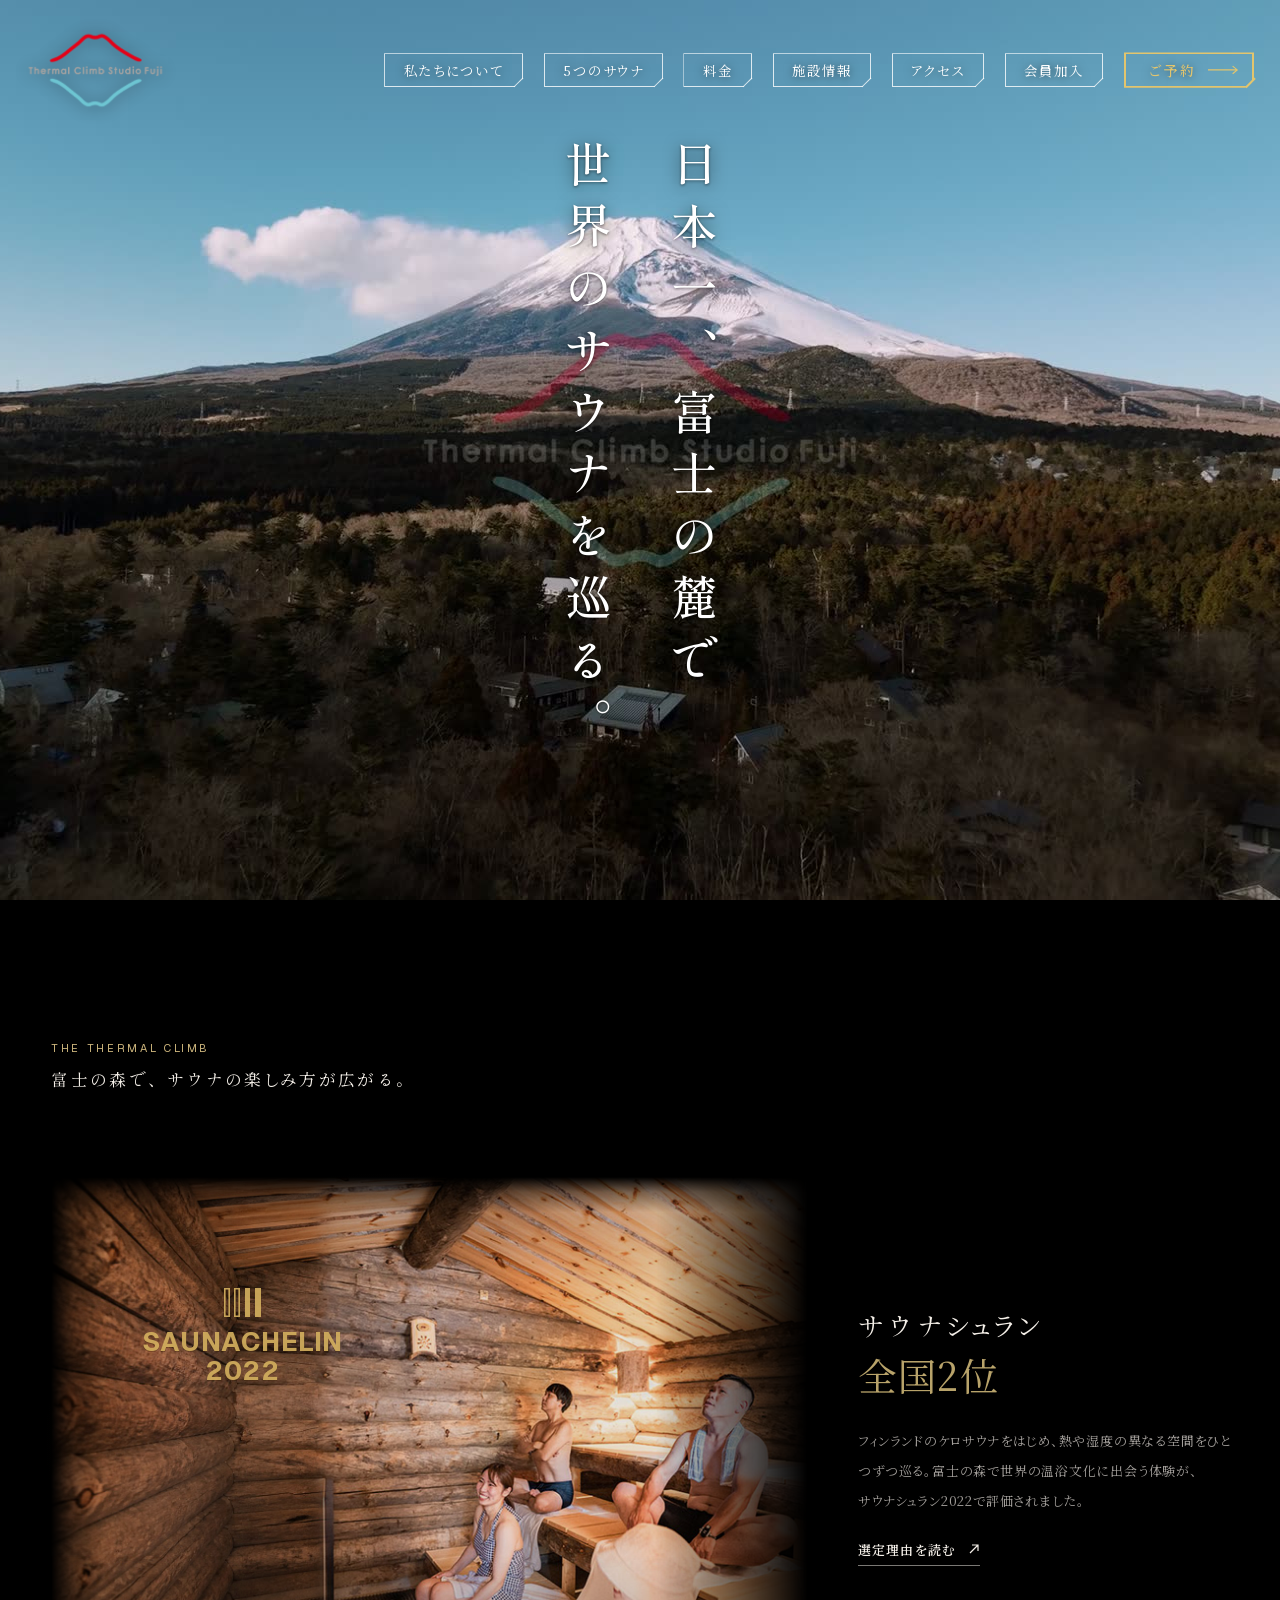
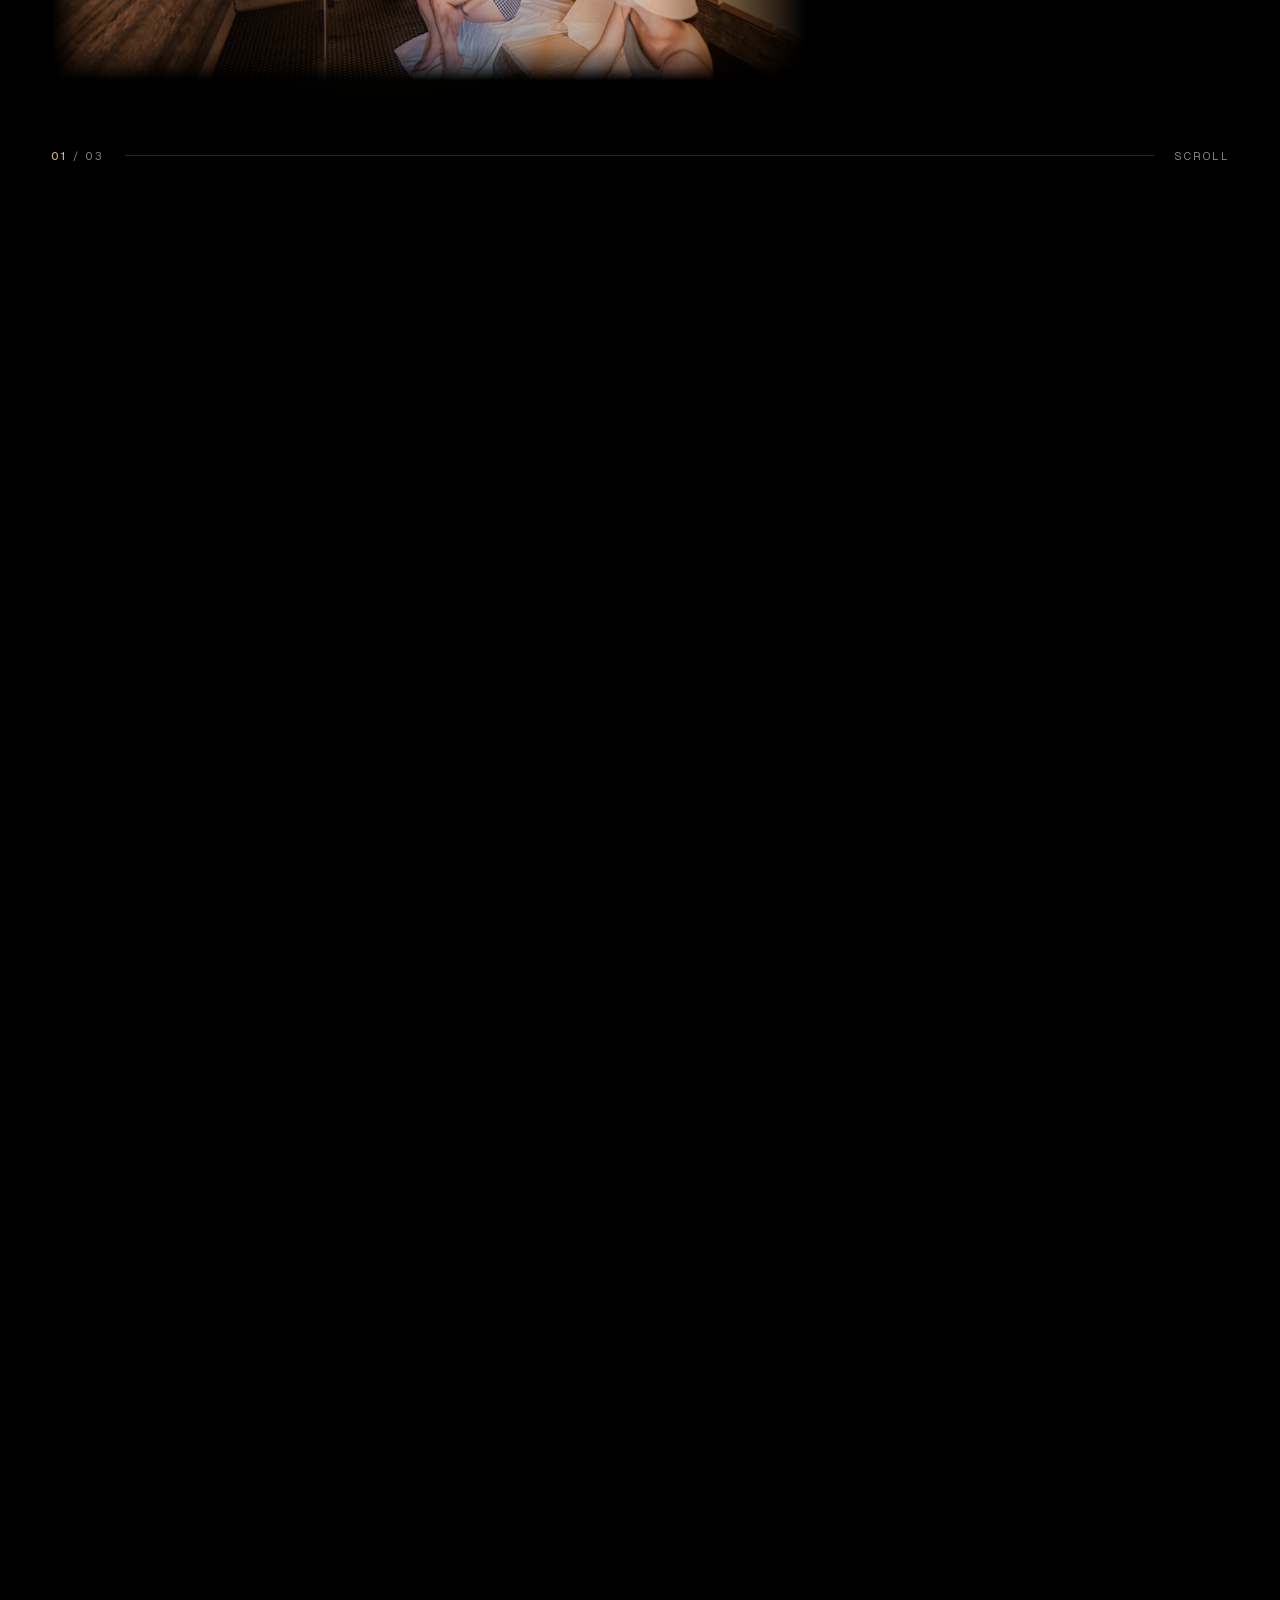
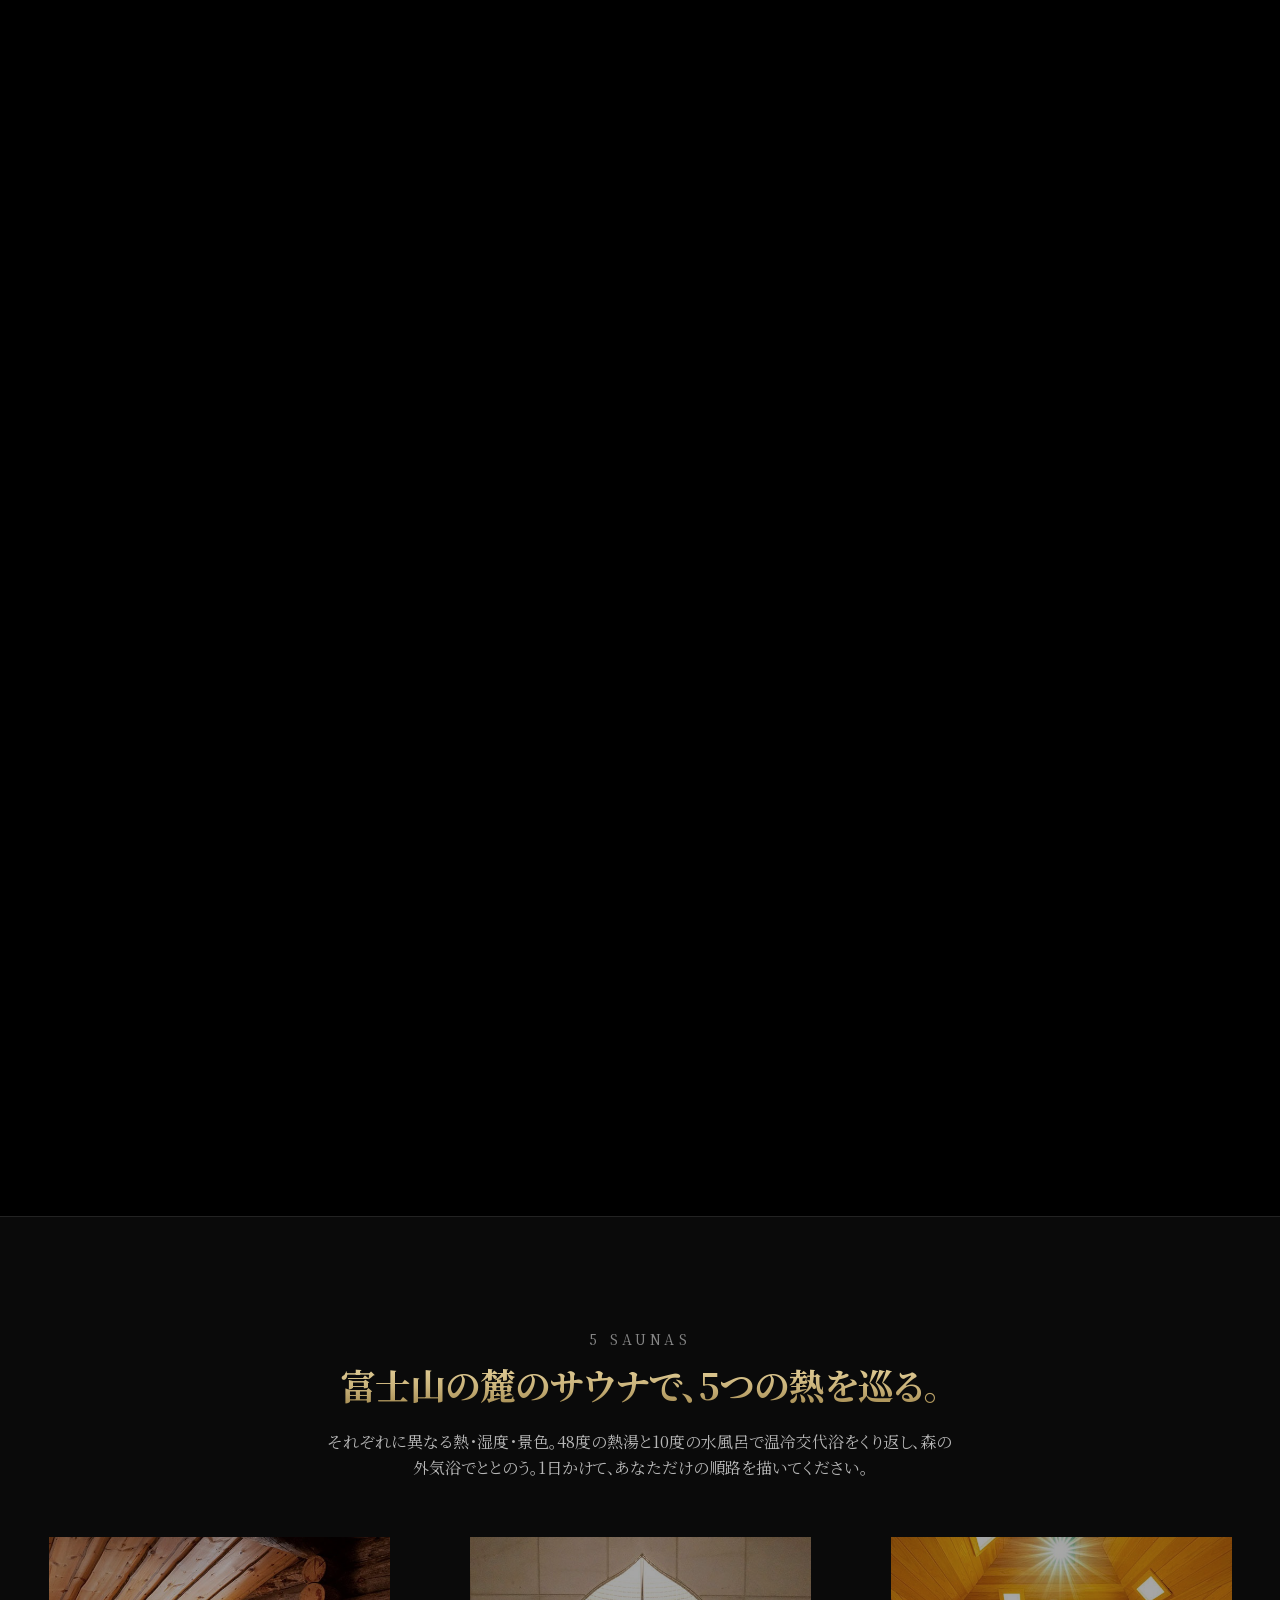
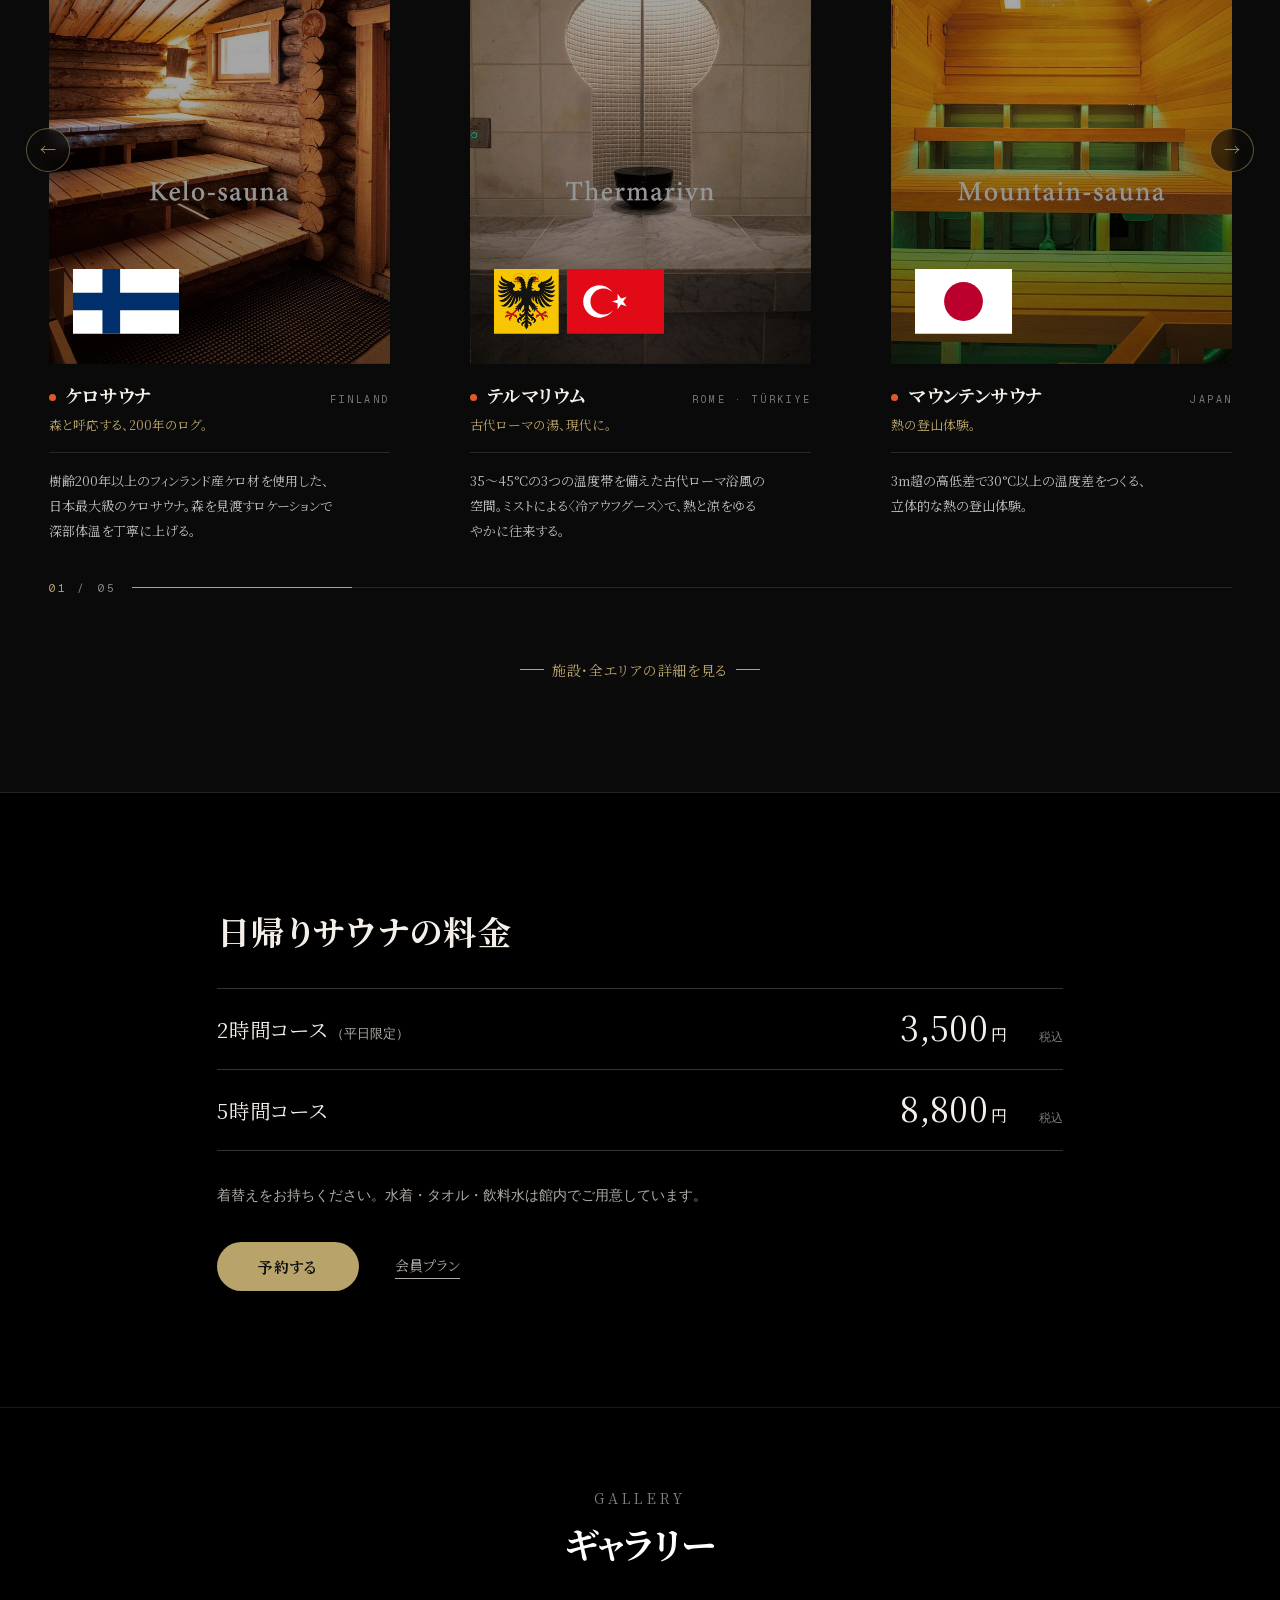
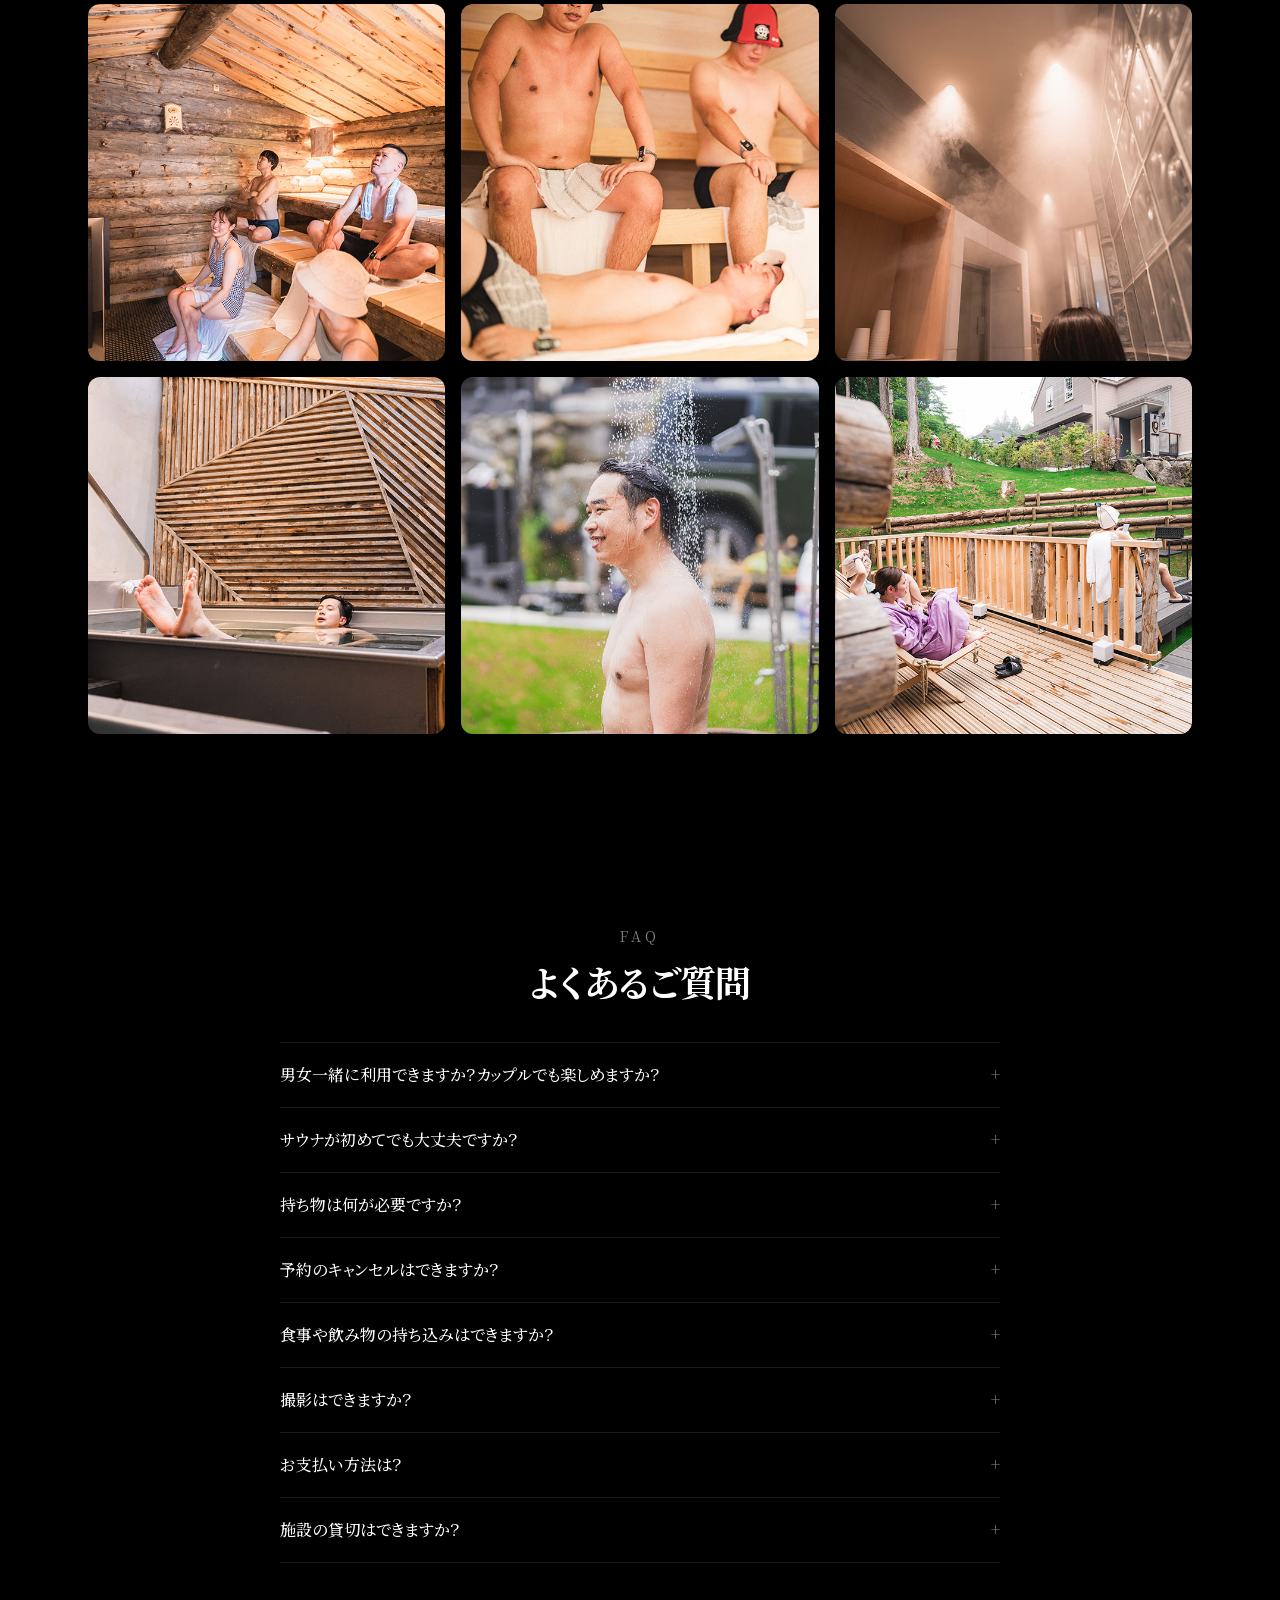
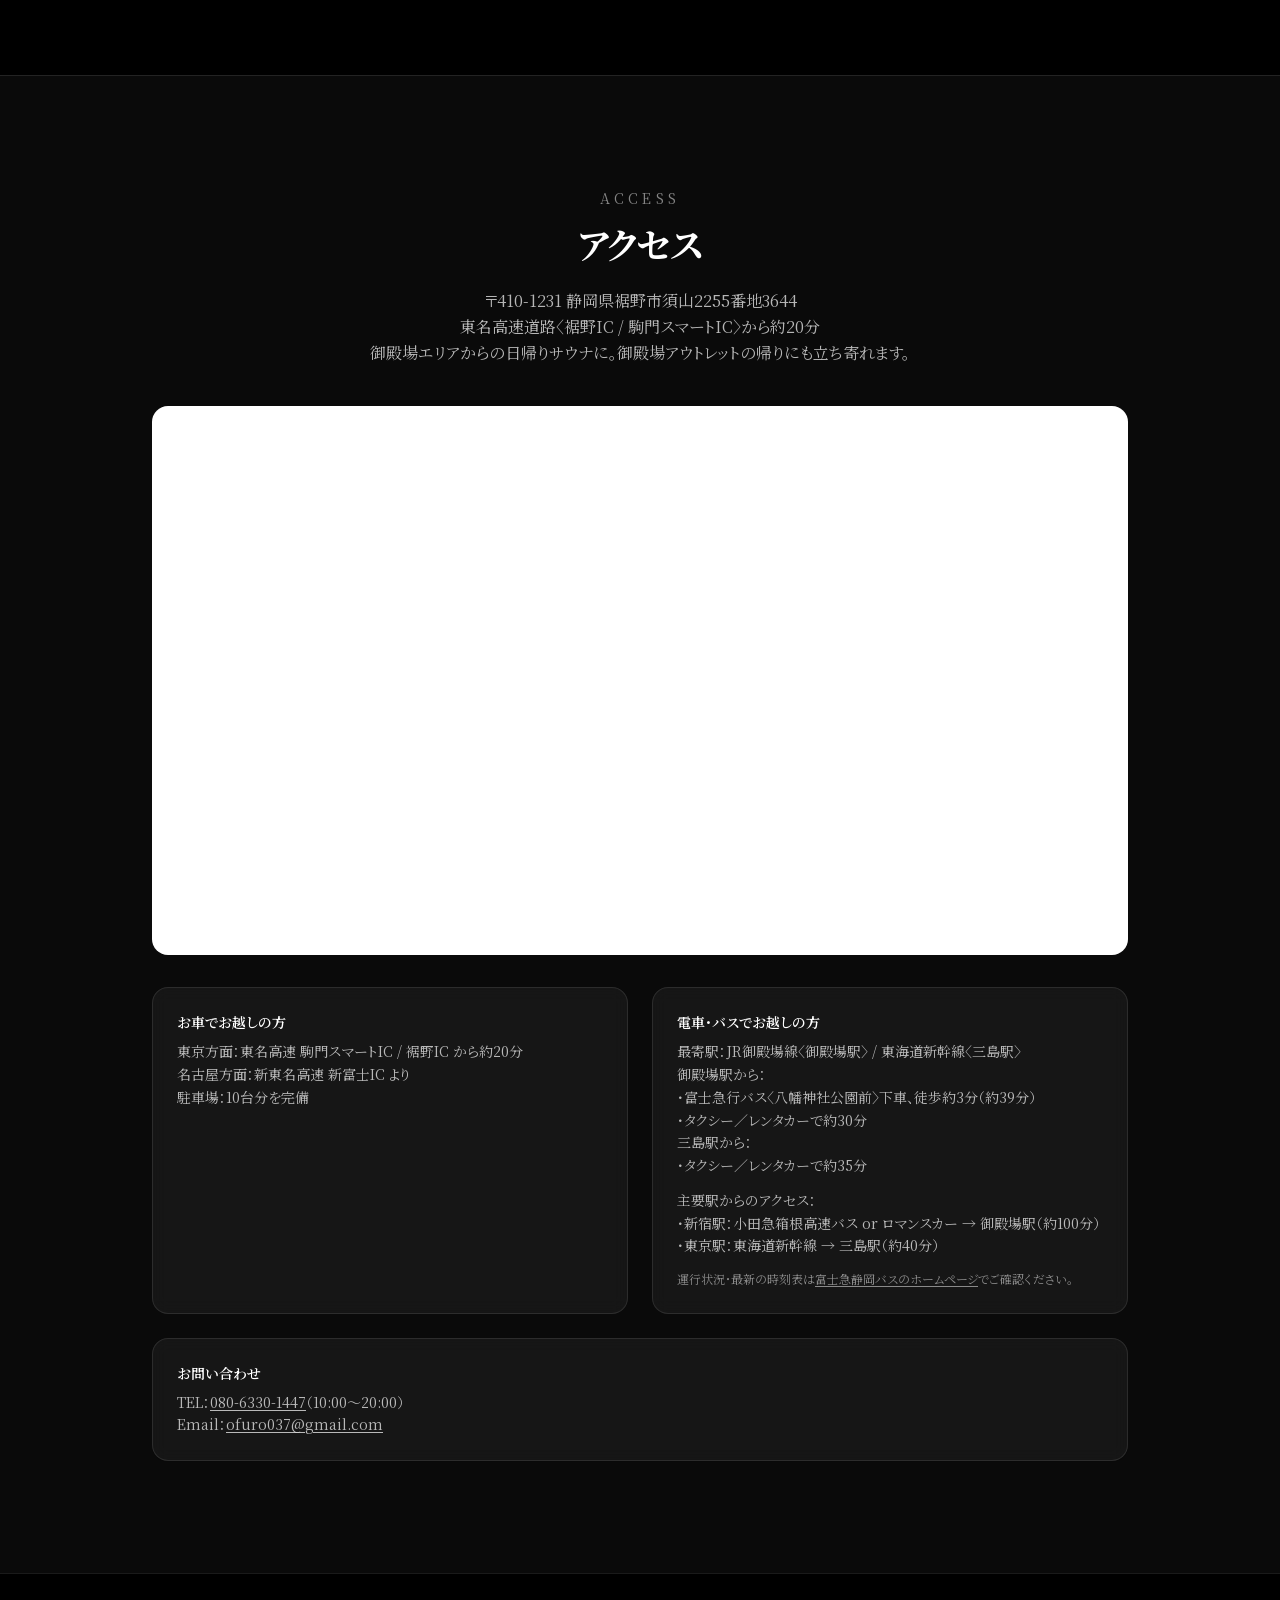
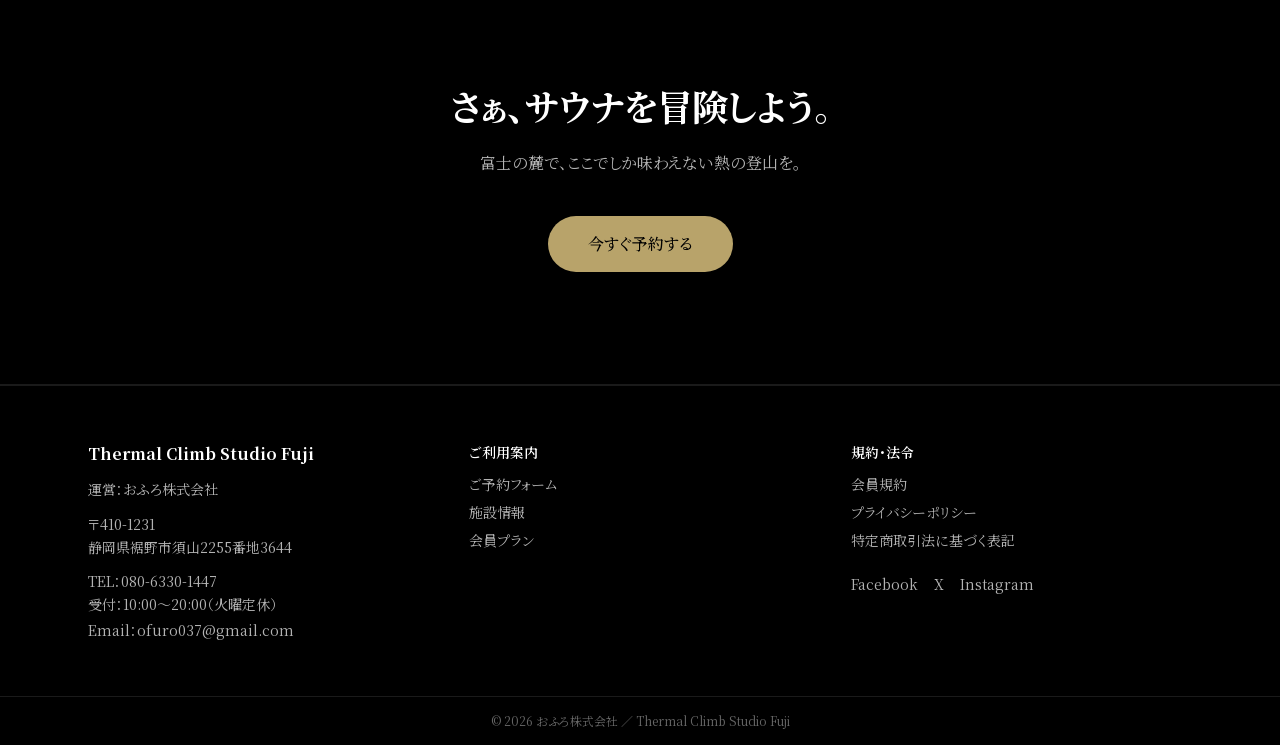
==== index.html @ 10e7ab7f "feat: Thermal Climb Studio Fuji のサイトを追加 - トップ: 全画面ヒーロー動画、3つの特徴（横スクロール）、5つのサウナのカードスライダー、日帰り料金表 - 各サウナ" ====
<!DOCTYPE html><html data-dpl-id="dpl_AZvFHL9CX429n7FeoehMb6datbYC" lang="ja" class="geist_a71539c9-module__T19VSG__variable geist_mono_8d43a2aa-module__8Li5zG__variable noto_serif_jp_3b721ba7-module__rPXfAG__variable cormorant_garamond_f540a0a-module__4r6MKG__variable h-full antialiased"><head><meta charSet="utf-8"/><meta name="viewport" content="width=device-width, initial-scale=1"/><link rel="preload" href="fonts/01e4147cff8141ee-s.p.10ked.7w885.g.woff2" as="font" crossorigin="" type="font/woff2"/><link rel="preload" href="fonts/68d0ad77fd2c49e3-s.p.0wghyr-.6qbey.woff2" as="font" crossorigin="" type="font/woff2"/><link rel="preload" href="fonts/797e433ab948586e-s.p.08e28id.o-okb.woff2" as="font" crossorigin="" type="font/woff2"/><link rel="preload" href="fonts/caa3a2e1cccd8315-s.p.09~u27dqhyhd6.woff2" as="font" crossorigin="" type="font/woff2"/><link rel="preload" as="image" imageSrcSet="images/logo.png 1x, images/logo.png 2x"/><link rel="preload" as="image" imageSrcSet="images/hero.jpg 640w, images/hero.jpg 750w, images/hero.jpg 828w, images/hero.jpg 1080w, images/hero.jpg 1200w, images/hero.jpg 1920w, images/hero.jpg 2048w, images/hero.jpg 2560w, images/hero.jpg 3840w" imageSizes="100vw" fetchPriority="high"/><link rel="preload" as="image" imageSrcSet="images/sauna-kelo.jpg 256w, images/sauna-kelo.jpg 384w, images/sauna-kelo.jpg 640w, images/sauna-kelo.jpg 750w, images/sauna-kelo.jpg 828w, images/sauna-kelo.jpg 1080w, images/sauna-kelo.jpg 1200w, images/sauna-kelo.jpg 1920w, images/sauna-kelo.jpg 2048w, images/sauna-kelo.jpg 2560w, images/sauna-kelo.jpg 3840w" imageSizes="(min-width: 768px) 40vw, 100vw"/><link rel="preload" as="image" imageSrcSet="images/sauna-thermarium.jpg 256w, images/sauna-thermarium.jpg 384w, images/sauna-thermarium.jpg 640w, images/sauna-thermarium.jpg 750w, images/sauna-thermarium.jpg 828w, images/sauna-thermarium.jpg 1080w, images/sauna-thermarium.jpg 1200w, images/sauna-thermarium.jpg 1920w, images/sauna-thermarium.jpg 2048w, images/sauna-thermarium.jpg 2560w, images/sauna-thermarium.jpg 3840w" imageSizes="(min-width: 768px) 40vw, 100vw"/><link rel="stylesheet" href="css/0m20eisfmp-5b.css" data-precedence="next"/><link rel="stylesheet" href="css/0h_nvp_7jebjj.css" data-precedence="next"/><link rel="stylesheet" href="css/15p80.1glvsb0.css" data-precedence="next"/><link rel="stylesheet" href="css/heat-cards.css"/>
<link rel="stylesheet" href="css/features.css"/><link rel="stylesheet" href="css/features-hero.css"/>
<link rel="stylesheet" href="css/price.css"/>
<link rel="stylesheet" href="css/sauna-detail.css"/><meta name="next-size-adjust" content=""/><title>静岡・裾野のサウナ｜Thermal Climb Studio Fuji（サーマルクライムスタジオ富士）— 富士山の麓で5つのサウナを巡る</title><meta name="description" content="静岡県裾野市のサウナ施設「サーマルクライムスタジオ富士」。SAUNACHELIN（サウナシュラン）2022 全国第2位。富士山の麓で、温度の違う5つのサウナと、48度から10度までの温冷交代浴を巡る&quot;熱の登山&quot;体験ができます。日帰り5時間コース¥8,800、手ぶらでOK、都内から約1時間半。"/><meta property="og:title" content="静岡・裾野のサウナ｜Thermal Climb Studio Fuji（サーマルクライムスタジオ富士）"/><meta property="og:description" content="SAUNACHELIN（サウナシュラン）2022 全国第2位。富士山の麓で5つのサウナと48度〜10度の温冷交代浴を巡る、静岡・裾野のサウナ施設。"/><meta property="og:locale" content="ja_JP"/><meta property="og:type" content="website"/><meta name="twitter:card" content="summary"/><meta name="twitter:title" content="静岡・裾野のサウナ｜Thermal Climb Studio Fuji（サーマルクライムスタジオ富士）"/><meta name="twitter:description" content="SAUNACHELIN（サウナシュラン）2022 全国第2位。富士山の麓で5つのサウナと48度〜10度の温冷交代浴を巡る、静岡・裾野のサウナ施設。"/><link rel="icon" href="icon.png" sizes="512x512" type="image/png"/><style id="hero-fullscreen">
:root { --header-h: calc(5rem + 1px); }
.hero-fullscreen {
  min-height: calc(100vh - var(--header-h));
  min-height: calc(100svh - var(--header-h));
  display: flex;
  flex-direction: column;
  justify-content: center;
}
.hero-fullscreen > .relative { width: 100%; }
</style><style id="hero-reveal">
@font-face { font-family: "Shippori Mincho Title"; font-weight: 400; font-display: swap;
  src: url(fonts/shippori-mincho-title-400.woff2) format("woff2"); }
@font-face { font-family: "Shippori Mincho Title"; font-weight: 500; font-display: swap;
  src: url(fonts/shippori-mincho-title-500.woff2) format("woff2"); }
:root { --title-step: .09s; --title-chars: 19; }
#hero-copy h1, #hero-copy p { text-shadow: 0 2px 16px rgba(0,0,0,.55), 0 1px 3px rgba(0,0,0,.5); }
.hero-layout { display: flex; align-items: flex-end; gap: clamp(32px, 6vw, 96px); }
.hero-side { max-width: 40rem; }
.hero-vtitle {
  margin: 0; flex: none;
  writing-mode: vertical-rl; text-orientation: mixed;
  font-family: "Shippori Mincho Title", "Shippori Mincho", "Noto Serif JP", serif;
  font-weight: 500; color: #fff;
  font-size: clamp(30px, 5.2vh, 60px);
  letter-spacing: .32em; line-height: 1.9;
}
.hero-vtitle .col { display: block; }
.hero-vtitle .col + .col { margin-right: .35em; }
.hero-vtitle .ch { display: inline-block; }
@media (max-width: 767px) {
  .hero-layout { flex-direction: column; align-items: flex-start; gap: 28px; }
  .hero-vtitle { font-size: clamp(24px, 4.2vh, 40px); }
}
/* Hidden only while JS waits for the Fuji shot; visible without JS */
.hero-reveal-pending .hero-vtitle .ch,
.hero-reveal-pending .hero-side-item { opacity: 0; }
.hero-reveal-on .hero-vtitle .ch {
  animation: hero-ink 1.1s cubic-bezier(.22,.61,.36,1) both;
  animation-delay: calc(var(--i) * var(--title-step));
}
.hero-reveal-on .hero-side-item {
  animation: hero-rise 1.2s cubic-bezier(.22,.61,.36,1) both;
  animation-delay: calc(var(--title-chars) * var(--title-step) + .2s);
}
.hero-reveal-on .hero-side-item:nth-child(2) { animation-delay: calc(var(--title-chars) * var(--title-step) + .45s); }
.hero-reveal-on .hero-side-item:nth-child(3) { animation-delay: calc(var(--title-chars) * var(--title-step) + .7s); }
@keyframes hero-ink {
  from { opacity: 0; transform: translateY(-.35em); filter: blur(10px); }
  to   { opacity: 1; transform: none; filter: none; }
}
@keyframes hero-rise {
  from { opacity: 0; transform: translateY(20px); filter: blur(8px); }
  to   { opacity: 1; transform: none; filter: none; }
}
@media (prefers-reduced-motion: reduce) {
  .hero-reveal-pending .hero-vtitle .ch, .hero-reveal-pending .hero-side-item { opacity: 1; }
  .hero-reveal-on .hero-vtitle .ch, .hero-reveal-on .hero-side-item { animation: none; }
}
.hero-fullscreen #hero-copy { padding-top: clamp(24px, 7vh, 72px); padding-bottom: clamp(24px, 7vh, 72px); }
@media (max-width: 767px) {
  .hero-vtitle { font-size: clamp(22px, 3.3vh, 32px); }
  .hero-side .mt-6 { margin-top: 14px; }
  .hero-side .mt-10 { margin-top: 22px; }
  .hero-side p.max-w-2xl { font-size: 14px; }
}
.hero-layout { justify-content: center; align-items: center; }
.hero-sr-only { position: absolute; width: 1px; height: 1px; margin: -1px; padding: 0; overflow: hidden; clip: rect(0 0 0 0); white-space: nowrap; border: 0; }
@media (max-width: 767px) { .hero-layout { align-items: center; } .hero-vtitle { font-size: clamp(26px, 4.6vh, 44px); } }
.hero-reveal-out .hero-vtitle .ch { opacity: 0; transition: opacity .4s ease; }
</style><style id="floating-header">
/* Header floats over the page: no bar, logo and tag-style menu stand on their own */
#site-header {
  position: fixed; top: 0; left: 0; right: 0;
  background: transparent; border-bottom: 0;
  -webkit-backdrop-filter: none; backdrop-filter: none;
}
#site-header > div {
  max-width: none; height: auto;
  padding: clamp(8px, 1.2vw, 18px) clamp(16px, 2vw, 32px) 0 clamp(4px, .6vw, 12px);
  align-items: flex-start;
}
#site-header > div > a img {
  height: clamp(72px, 8.5vw, 124px); width: auto;
  filter: drop-shadow(0 1px 8px rgba(0,0,0,.45));
}
#site-header nav {
  gap: clamp(12px, 1.6vw, 24px);
  margin-top: clamp(26px, 2.9vw, 42px);
  font-size: clamp(13px, 1.05vw, 16px);
}
/* Tag-shaped links: thin frame with a cut bottom-right corner */
#site-header nav a {
  --c: 9px;
  position: relative; display: inline-flex; align-items: center; gap: .9em;
  padding: .55em 1.45em; letter-spacing: .14em;
  color: #fff; background: none; border: 0; border-radius: 0;
  text-shadow: 0 1px 10px rgba(0,0,0,.55);
  transition: color .25s ease;
}
#site-header nav a::before {
  content: ""; position: absolute; inset: 0;
  border: 1px solid rgba(255,255,255,.8);
  clip-path: polygon(0 0, 100% 0, 100% calc(100% - var(--c)), calc(100% - var(--c)) 100%, 0 100%);
  box-shadow: inset 0 0 0 0 transparent;
  transition: background-color .25s ease, border-color .25s ease;
  pointer-events: none;
}
#site-header nav a::after {
  content: ""; position: absolute;
  width: calc(var(--c) * 1.4142); height: 1px;
  right: calc(var(--c) / 2 - var(--c) * .7071); bottom: calc(var(--c) / 2 - .5px);
  background: rgba(255,255,255,.8); transform: rotate(-45deg);
  pointer-events: none;
}
#site-header nav a:hover::before { background-color: rgba(255,255,255,.12); }
#site-header nav a > * { position: relative; z-index: 1; }
#site-header nav a::before, #site-header nav a::after { z-index: 0; }
/* Booking: gold frame + arrow */
#site-header nav a[href="book/"] { color: #e3c56d; padding-left: 1.8em; padding-right: 1.1em; }
#site-header nav a[href="book/"]::before { border-width: 2px; border-color: #e3c56d; }
#site-header nav a[href="book/"]::after { background: #e3c56d; height: 2px; }
#site-header nav a[href="book/"]:hover { color: #000; text-shadow: none; }
#site-header nav a[href="book/"]:hover::before { background-color: #e3c56d; }
#site-header .nav-arrow { width: 2.2em; height: .7em; transition: transform .25s ease; }
#site-header nav a[href="book/"]:hover .nav-arrow { transform: translateX(3px); }
#site-header button { margin-top: clamp(16px, 4vw, 24px); filter: drop-shadow(0 1px 6px rgba(0,0,0,.6)); }
/* The video runs under the header, up to the very top */
:root { --header-h: 0px; }
html { scroll-padding-top: 6rem; }
</style></head><body class="min-h-full bg-gray-50 text-gray-900 font-serif-jp"><div hidden=""><!--$--><!--/$--></div><div class="min-h-screen flex flex-col bg-black text-white"><header id="site-header" class="sticky top-0 z-40 bg-black/80 backdrop-blur-md border-b border-white/10"><div class="mx-auto max-w-7xl px-4 lg:px-6 h-20 flex items-center justify-between"><a class="flex items-center hover:opacity-90 transition" href="./"><img alt="Thermal Climb Studio Fuji" width="720" height="453" decoding="async" data-nimg="1" class="h-11 w-auto" style="color:transparent" srcSet="images/logo.png 1x, images/logo.png 2x" src="images/logo.png"/></a><nav class="hidden lg:flex items-center gap-7 text-sm tracking-wide"><a class="text-white/80 hover:text-[#b8a36a] transition" href="./#features">私たちについて</a><a class="text-white/80 hover:text-[#b8a36a] transition" href="./#saunas">5つのサウナ</a><a class="text-white/80 hover:text-[#b8a36a] transition" href="./#plans">料金</a><a class="text-white/80 hover:text-[#b8a36a] transition" href="facility/">施設情報</a><a class="text-white/80 hover:text-[#b8a36a] transition" href="./#access">アクセス</a><a class="text-white/80 hover:text-[#b8a36a] transition" href="plans/membership/">会員加入</a><a class="border border-[#b8a36a] text-[#b8a36a] hover:bg-[#b8a36a] hover:text-black px-5 py-2 rounded-full text-sm font-medium transition" href="book/"><span>ご予約</span><svg class="nav-arrow" viewBox="0 0 40 12" aria-hidden="true"><path d="M0 6h38M32 1l6 5-6 5" fill="none" stroke="currentColor" stroke-width="1.4"/></svg></a></nav><button type="button" class="lg:hidden p-2 -mr-2 text-white" aria-label="メニュー"><svg class="w-6 h-6" fill="none" stroke="currentColor" viewBox="0 0 24 24"><path stroke-linecap="round" stroke-linejoin="round" stroke-width="2" d="M4 6h16M4 12h16M4 18h16"></path></svg></button></div></header><main class="flex-1"><section class="relative overflow-hidden hero-fullscreen"><div class="absolute inset-0"><video id="hero-video" aria-hidden="true" autoPlay="" loop="" muted="" playsInline="" preload="auto" poster="images/about-poster.jpg" disablePictureInPicture="" disableRemotePlayback="" class="absolute inset-0 w-full h-full object-cover"><source src="videos/about.h265.mp4" type='video/mp4; codecs="hvc1"'/><source src="videos/about.mp4" type="video/mp4"/></video></div><div id="hero-copy" class="relative mx-auto max-w-6xl px-4 lg:px-6 pt-24 pb-28 lg:pt-40 lg:pb-44 text-white"><div class="hero-layout"><p class="hero-vtitle" aria-label="日本一、富士の麓で世界のサウナを巡る。"><span aria-hidden="true"><span class="col"><span class="ch" style="--i:0">日</span><span class="ch" style="--i:1">本</span><span class="ch" style="--i:2">一</span><span class="ch" style="--i:3">、</span><span class="ch" style="--i:4">富</span><span class="ch" style="--i:5">士</span><span class="ch" style="--i:6">の</span><span class="ch" style="--i:7">麓</span><span class="ch" style="--i:8">で</span></span><span class="col"><span class="ch" style="--i:9">世</span><span class="ch" style="--i:10">界</span><span class="ch" style="--i:11">の</span><span class="ch" style="--i:12">サ</span><span class="ch" style="--i:13">ウ</span><span class="ch" style="--i:14">ナ</span><span class="ch" style="--i:15">を</span><span class="ch" style="--i:16">巡</span><span class="ch" style="--i:17">る</span><span class="ch" style="--i:18">。</span></span></span></p><h1 class="hero-sr-only">静岡・裾野のサウナ｜<span class="uppercase">Thermal Climb Studio Fuji</span>（サーマルクライムスタジオ富士）</h1></div></div></section><section id="features" class="tf" aria-labelledby="tf-title"><div class="tf__pin"><div class="tf__glow" aria-hidden="true"></div><div class="tf__head"><div class="tf__intro"><p class="tf__eyebrow">The Thermal Climb</p><h2 id="tf-title" class="tf__title">富士の森で、サウナの楽しみ方が広がる。</h2></div></div><div class="tf__viewport"><ul class="tf__list"><li class="tf__item tf__item--hero" id="tf-item-0"><figure class="tf__fig tf__fig--main tf-fade"><img src="images/gallery-1-wide.jpg" alt="ケロサウナでくつろぐ利用者" loading="lazy" decoding="async"/><span class="tf__award" aria-hidden="true"><span class="tf__award-mark"><i></i><i></i><i></i><i></i></span>SAUNACHELIN<br/>2022</span></figure><div class="tf__copy tf-fade"><h3 class="tf__name">サウナシュラン<em>全国2位</em></h3><p class="tf__text">フィンランドのケロサウナをはじめ、熱や湿度の異なる空間をひとつずつ巡る。富士の森で世界の温浴文化に出会う体験が、サウナシュラン2022で評価されました。</p><a class="tf__link" href="#saunas">選定理由を読む<svg viewBox="0 0 12 12" fill="none" stroke="currentColor" stroke-width="1.2" aria-hidden="true"><path d="M2 10 10 2M4 2h6v6"/></svg></a></div></li><li class="tf__item tf__item--blend" id="tf-item-1"><figure class="tf__fig tf__fig--main tf-fade"><img src="images/mizu-05.jpg" alt="段状のベンチが続くマウンテンサウナ" loading="lazy" decoding="async"/></figure><figure class="tf__fig tf__fig--sub tf-fade"><img src="images/gallery-2.jpg" alt="サウナで汗を流す利用者" loading="lazy" decoding="async"/></figure><div class="tf__copy tf-fade"><p class="tf__label">Thermal Climb</p><h3 class="tf__name">熱の登山<em>高低差 3m超</em></h3><p class="tf__text">マウンテンサウナは3m超の高低差で30°C以上の温度差をつくる、立体的な熱の空間。段をのぼるほど熱が増し、自分のペースで熱の頂を目指します。</p><a class="tf__link" href="#saunas">5つのサウナを見る<svg viewBox="0 0 12 12" fill="none" stroke="currentColor" stroke-width="1.2" aria-hidden="true"><path d="M2 10 10 2M4 2h6v6"/></svg></a></div></li><li class="tf__item tf__item--blend" id="tf-item-2"><figure class="tf__fig tf__fig--main tf-fade"><img src="images/gallery-4.jpg" alt="木の壁に囲まれた浴槽でくつろぐ利用者" loading="lazy" decoding="async"/></figure><figure class="tf__fig tf__fig--sub tf-fade"><img src="images/mizu-04.jpg" alt="木組みの外観の浴室棟" loading="lazy" decoding="async"/></figure><div class="tf__copy tf-fade"><p class="tf__label">Neutral Bath</p><h3 class="tf__name">不感浴<em>体温に近い湯</em></h3><p class="tf__text">熱さも冷たさも感じない、体温に近い湯にただ身をあずける。巡った熱をゆっくりとほどき、森の静けさのなかで心と身体を整えていきます。</p><a class="tf__link" href="facility/">施設情報を見る<svg viewBox="0 0 12 12" fill="none" stroke="currentColor" stroke-width="1.2" aria-hidden="true"><path d="M2 10 10 2M4 2h6v6"/></svg></a></div></li></ul></div><div class="tf__foot" aria-hidden="true"><span class="tf__count"><b class="tf__current">01</b> / 03</span><span class="tf__bar"><i></i></span><span class="tf__hint">Scroll</span></div></div></section><section id="saunas" class="py-20 lg:py-28 bg-neutral-950 border-y border-white/10"><div class="mx-auto max-w-6xl px-4 lg:px-6"><div class="text-center max-w-2xl mx-auto"><p class="text-sm tracking-[0.3em] text-white/50 uppercase">5 Saunas</p><h2 class="mt-4 text-3xl md:text-4xl font-bold tracking-tight">富士山の麓のサウナで、5つの熱を巡る。</h2><p class="mt-6 text-white/70 leading-relaxed">それぞれに異なる熱・湿度・景色。48度の熱湯と10度の水風呂で温冷交代浴をくり返し、森の外気浴でととのう。1日かけて、あなただけの順路を描いてください。</p></div><div class="heat-stage"><div class="heat-grid" id="heat-track" tabindex="0" aria-label="サウナ一覧（横にスライド）"><article class="heat-card heat-reveal" style="--i:0" tabindex="0" aria-label="ケロサウナ"><div class="heat-card__media"><img src="images/sauna-kelo-noflag.jpg" alt="ケロサウナ" loading="lazy" decoding="async"/><div class="heat-card__flags"><img class="heat-flag" src="images/flags/fi.svg" alt="フィンランド国旗" decoding="async"/></div></div><h3 class="heat-card__name"><span class="heat-card__dot"></span>ケロサウナ<span class="heat-card__country">Finland</span></h3><p class="heat-card__tagline">森と呼応する、200年のログ。</p><p class="heat-card__desc">樹齢200年以上のフィンランド産ケロ材を使用した、日本最大級のケロサウナ。森を見渡すロケーションで深部体温を丁寧に上げる。</p></article><article class="heat-card heat-reveal" style="--i:1" tabindex="0" aria-label="テルマリウム"><div class="heat-card__media"><img src="images/sauna-thermarium-noflag.jpg" alt="テルマリウム" loading="lazy" decoding="async"/><div class="heat-card__flags"><img class="heat-flag" src="images/flags/hre.webp" alt="神聖ローマ帝国の旗" decoding="async"/><img class="heat-flag" src="images/flags/tr.svg" alt="トルコ国旗" decoding="async"/></div></div><h3 class="heat-card__name"><span class="heat-card__dot"></span>テルマリウム<span class="heat-card__country">Rome · Türkiye</span></h3><p class="heat-card__tagline">古代ローマの湯、現代に。</p><p class="heat-card__desc">35〜45°Cの3つの温度帯を備えた古代ローマ浴風の空間。ミストによる〈冷アウフグース〉で、熱と涼をゆるやかに往来する。</p></article><article class="heat-card heat-reveal" style="--i:2" tabindex="0" aria-label="マウンテンサウナ"><div class="heat-card__media"><img src="images/sauna-mountain-noflag.jpg" alt="マウンテンサウナ" loading="lazy" decoding="async"/><div class="heat-card__flags"><img class="heat-flag" src="images/flags/jp.svg" alt="日本国旗" decoding="async"/></div></div><h3 class="heat-card__name"><span class="heat-card__dot"></span>マウンテンサウナ<span class="heat-card__country">Japan</span></h3><p class="heat-card__tagline">熱の登山体験。</p><p class="heat-card__desc">3m超の高低差で30°C以上の温度差をつくる、立体的な熱の登山体験。</p></article><article class="heat-card heat-reveal" style="--i:3" tabindex="0" aria-label="ベンベルグサウナ"><div class="heat-card__media"><img src="images/sauna-bemberg-noflag.jpg" alt="ベンベルグサウナ" loading="lazy" decoding="async"/><div class="heat-card__flags"><img class="heat-flag" src="images/flags/de.svg" alt="ドイツ国旗" decoding="async"/></div></div><h3 class="heat-card__name"><span class="heat-card__dot"></span>ベンベルグサウナ<span class="heat-card__country">Germany</span></h3><p class="heat-card__tagline">熱をマイルドに包み込む。</p><p class="heat-card__desc">肌あたりのやわらかいベンベルグ素材を纏い、熱をマイルドに包み込む。</p></article><article class="heat-card heat-reveal" style="--i:4" tabindex="0" aria-label="キャンプ（エコ）サウナ"><div class="heat-card__media"><img class="heat-card__photo--camp" src="images/sauna-eco-1.jpg" alt="キャンプ（エコ）サウナ" loading="lazy" decoding="async"/></div><h3 class="heat-card__name"><span class="heat-card__dot"></span>キャンプ（エコ）サウナ<span class="heat-card__country">Outdoor</span></h3><p class="heat-card__tagline">星空と焚き火を望む。</p><p class="heat-card__desc">雨水ロウリュと自然光を利用する次世代サウナ。全面ガラスから星空と焚き火を望む。</p></article></div><div class="heat-nav"><p class="heat-nav__count" aria-live="polite"><span class="heat-nav__now">01</span> / 05</p><div class="heat-nav__bar" aria-hidden="true"><span class="heat-nav__fill"></span></div><button type="button" class="heat-nav__btn" data-dir="-1" aria-label="前のサウナへ" aria-controls="heat-track">&#8592;</button><button type="button" class="heat-nav__btn" data-dir="1" aria-label="次のサウナへ" aria-controls="heat-track">&#8594;</button></div></div><div class="mt-14 text-center"><a class="inline-flex items-center gap-2 text-sm text-[#b8a36a] hover:text-white transition tracking-wider" href="facility/"><span class="inline-block w-6 h-px bg-[#b8a36a]"></span>施設・全エリアの詳細を見る<span class="inline-block w-6 h-px bg-[#b8a36a]"></span></a></div></div></section><section id="plans" class="pr" aria-labelledby="pr-title"><div class="pr__inner"><h2 id="pr-title" class="pr__title">日帰りサウナの料金</h2><dl class="pr__list"><div class="pr__row"><dt class="pr__name">2時間コース<small class="pr__limit">（平日限定）</small></dt><dd class="pr__price"><span class="pr__num">3,500</span><span class="pr__yen">円</span><span class="pr__tax">税込</span></dd></div><div class="pr__row"><dt class="pr__name">5時間コース</dt><dd class="pr__price"><span class="pr__num">8,800</span><span class="pr__yen">円</span><span class="pr__tax">税込</span></dd></div></dl><p class="pr__info">着替えをお持ちください。水着・タオル・飲料水は館内でご用意しています。</p><div class="pr__actions"><a class="pr__book" href="book/">予約する</a><a class="pr__member" href="plans/membership/">会員プラン</a></div></div></section><section class="py-16 lg:py-20"><div class="mx-auto max-w-6xl px-4 lg:px-6"><div class="text-center max-w-2xl mx-auto mb-10"><p class="text-sm tracking-[0.3em] text-white/50 uppercase">Gallery</p><h2 class="mt-4 text-3xl md:text-4xl font-bold tracking-tight">ギャラリー</h2></div><div class="grid grid-cols-2 md:grid-cols-3 gap-3 md:gap-4"><div class="relative aspect-square overflow-hidden rounded-xl bg-white/5"><img alt="ギャラリー 1" loading="lazy" decoding="async" data-nimg="fill" class="object-cover hover:scale-105 transition duration-500" style="position:absolute;height:100%;width:100%;left:0;top:0;right:0;bottom:0;color:transparent" sizes="(min-width: 768px) 33vw, 50vw" srcSet="images/gallery-1.jpg 256w, images/gallery-1.jpg 384w, images/gallery-1.jpg 640w, images/gallery-1.jpg 750w, images/gallery-1.jpg 828w, images/gallery-1.jpg 1080w, images/gallery-1.jpg 1200w, images/gallery-1.jpg 1920w, images/gallery-1.jpg 2048w, images/gallery-1.jpg 2560w, images/gallery-1.jpg 3840w" src="images/gallery-1.jpg"/></div><div class="relative aspect-square overflow-hidden rounded-xl bg-white/5"><img alt="ギャラリー 2" loading="lazy" decoding="async" data-nimg="fill" class="object-cover hover:scale-105 transition duration-500" style="position:absolute;height:100%;width:100%;left:0;top:0;right:0;bottom:0;color:transparent" sizes="(min-width: 768px) 33vw, 50vw" srcSet="images/gallery-2.jpg 256w, images/gallery-2.jpg 384w, images/gallery-2.jpg 640w, images/gallery-2.jpg 750w, images/gallery-2.jpg 828w, images/gallery-2.jpg 1080w, images/gallery-2.jpg 1200w, images/gallery-2.jpg 1920w, images/gallery-2.jpg 2048w, images/gallery-2.jpg 2560w, images/gallery-2.jpg 3840w" src="images/gallery-2.jpg"/></div><div class="relative aspect-square overflow-hidden rounded-xl bg-white/5"><img alt="ギャラリー 3" loading="lazy" decoding="async" data-nimg="fill" class="object-cover hover:scale-105 transition duration-500" style="position:absolute;height:100%;width:100%;left:0;top:0;right:0;bottom:0;color:transparent" sizes="(min-width: 768px) 33vw, 50vw" srcSet="images/gallery-3.jpg 256w, images/gallery-3.jpg 384w, images/gallery-3.jpg 640w, images/gallery-3.jpg 750w, images/gallery-3.jpg 828w, images/gallery-3.jpg 1080w, images/gallery-3.jpg 1200w, images/gallery-3.jpg 1920w, images/gallery-3.jpg 2048w, images/gallery-3.jpg 2560w, images/gallery-3.jpg 3840w" src="images/gallery-3.jpg"/></div><div class="relative aspect-square overflow-hidden rounded-xl bg-white/5"><img alt="ギャラリー 4" loading="lazy" decoding="async" data-nimg="fill" class="object-cover hover:scale-105 transition duration-500" style="position:absolute;height:100%;width:100%;left:0;top:0;right:0;bottom:0;color:transparent" sizes="(min-width: 768px) 33vw, 50vw" srcSet="images/gallery-4.jpg 256w, images/gallery-4.jpg 384w, images/gallery-4.jpg 640w, images/gallery-4.jpg 750w, images/gallery-4.jpg 828w, images/gallery-4.jpg 1080w, images/gallery-4.jpg 1200w, images/gallery-4.jpg 1920w, images/gallery-4.jpg 2048w, images/gallery-4.jpg 2560w, images/gallery-4.jpg 3840w" src="images/gallery-4.jpg"/></div><div class="relative aspect-square overflow-hidden rounded-xl bg-white/5"><img alt="ギャラリー 5" loading="lazy" decoding="async" data-nimg="fill" class="object-cover hover:scale-105 transition duration-500" style="position:absolute;height:100%;width:100%;left:0;top:0;right:0;bottom:0;color:transparent" sizes="(min-width: 768px) 33vw, 50vw" srcSet="images/gallery-5.jpg 256w, images/gallery-5.jpg 384w, images/gallery-5.jpg 640w, images/gallery-5.jpg 750w, images/gallery-5.jpg 828w, images/gallery-5.jpg 1080w, images/gallery-5.jpg 1200w, images/gallery-5.jpg 1920w, images/gallery-5.jpg 2048w, images/gallery-5.jpg 2560w, images/gallery-5.jpg 3840w" src="images/gallery-5.jpg"/></div><div class="relative aspect-square overflow-hidden rounded-xl bg-white/5"><img alt="ギャラリー 6" loading="lazy" decoding="async" data-nimg="fill" class="object-cover hover:scale-105 transition duration-500" style="position:absolute;height:100%;width:100%;left:0;top:0;right:0;bottom:0;color:transparent" sizes="(min-width: 768px) 33vw, 50vw" srcSet="images/gallery-6.jpg 256w, images/gallery-6.jpg 384w, images/gallery-6.jpg 640w, images/gallery-6.jpg 750w, images/gallery-6.jpg 828w, images/gallery-6.jpg 1080w, images/gallery-6.jpg 1200w, images/gallery-6.jpg 1920w, images/gallery-6.jpg 2048w, images/gallery-6.jpg 2560w, images/gallery-6.jpg 3840w" src="images/gallery-6.jpg"/></div></div></div></section><section id="faq" class="py-20 lg:py-28"><div class="mx-auto max-w-3xl px-4 lg:px-6"><div class="text-center"><p class="text-sm tracking-[0.3em] text-white/50 uppercase">FAQ</p><h2 class="mt-4 text-3xl md:text-4xl font-bold tracking-tight">よくあるご質問</h2></div><div class="mt-10 divide-y divide-white/10 border-y border-white/10"><details class="group py-5"><summary class="flex items-center justify-between cursor-pointer list-none font-medium">男女一緒に利用できますか？カップルでも楽しめますか？<span class="ml-4 text-white/40 group-open:rotate-45 transition-transform">+</span></summary><p class="mt-3 text-sm text-white/70 leading-relaxed">水着着用のため、男女一緒にお楽しみいただけます。カップルやご夫婦、男女混合のグループにもおすすめです。</p></details><details class="group py-5"><summary class="flex items-center justify-between cursor-pointer list-none font-medium">サウナが初めてでも大丈夫ですか？<span class="ml-4 text-white/40 group-open:rotate-45 transition-transform">+</span></summary><p class="mt-3 text-sm text-white/70 leading-relaxed">はい。手ぶらでお越しいただけ、スタッフが巡り方をご案内しますので、初心者の方も安心してお楽しみください。</p></details><details class="group py-5"><summary class="flex items-center justify-between cursor-pointer list-none font-medium">持ち物は何が必要ですか？<span class="ml-4 text-white/40 group-open:rotate-45 transition-transform">+</span></summary><p class="mt-3 text-sm text-white/70 leading-relaxed">水着は無料でレンタル可能（男性は競泳水着、女性はビキニタイプ）。着替えのみお持ちください。タオル・飲料水は館内でご提供します。</p></details><details class="group py-5"><summary class="flex items-center justify-between cursor-pointer list-none font-medium">予約のキャンセルはできますか？<span class="ml-4 text-white/40 group-open:rotate-45 transition-transform">+</span></summary><p class="mt-3 text-sm text-white/70 leading-relaxed">7〜4日前のキャンセル20%、3〜2日前50%、前日80%、当日・無連絡100%のキャンセル料を頂戴します。</p></details><details class="group py-5"><summary class="flex items-center justify-between cursor-pointer list-none font-medium">食事や飲み物の持ち込みはできますか？<span class="ml-4 text-white/40 group-open:rotate-45 transition-transform">+</span></summary><p class="mt-3 text-sm text-white/70 leading-relaxed">館内のサウナバーで富士の天然水・各種ドリンク・軽食をご用意しております。外部からの飲食物持ち込みはご遠慮ください。</p></details><details class="group py-5"><summary class="flex items-center justify-between cursor-pointer list-none font-medium">撮影はできますか？<span class="ml-4 text-white/40 group-open:rotate-45 transition-transform">+</span></summary><p class="mt-3 text-sm text-white/70 leading-relaxed">撮影は可能です。他のお客様のプライバシーにご配慮の上、お楽しみください。</p></details><details class="group py-5"><summary class="flex items-center justify-between cursor-pointer list-none font-medium">お支払い方法は？<span class="ml-4 text-white/40 group-open:rotate-45 transition-transform">+</span></summary><p class="mt-3 text-sm text-white/70 leading-relaxed">現地でのお支払いとなります（現金・各種キャッシュレス決済対応）。</p></details><details class="group py-5"><summary class="flex items-center justify-between cursor-pointer list-none font-medium">施設の貸切はできますか？<span class="ml-4 text-white/40 group-open:rotate-45 transition-transform">+</span></summary><p class="mt-3 text-sm text-white/70 leading-relaxed">施設の貸切も可能です。料金や詳細は、メールまたは電話で直接お問い合わせください。</p></details></div></div></section><section id="access" class="py-20 lg:py-28 bg-neutral-950 border-t border-white/10"><div class="mx-auto max-w-5xl px-4 lg:px-6"><div class="text-center max-w-2xl mx-auto"><p class="text-sm tracking-[0.3em] text-white/50 uppercase">Access</p><h2 class="mt-4 text-3xl md:text-4xl font-bold tracking-tight">アクセス</h2><p class="mt-6 text-white/70 leading-relaxed">〒410-1231 静岡県裾野市須山2255番地3644<br/>東名高速道路〈裾野IC / 駒門スマートIC〉から約20分<br/>御殿場エリアからの日帰りサウナに。御殿場アウトレットの帰りにも立ち寄れます。</p></div><div class="mt-10 aspect-video rounded-2xl overflow-hidden border border-white/10 bg-white"><iframe title="Thermal Climb Studio Fuji 地図" src="https://www.google.com/maps?q=%E9%9D%99%E5%B2%A1%E7%9C%8C%E8%A3%BE%E9%87%8E%E5%B8%82%E9%A0%88%E5%B1%B12255-3644&amp;output=embed" loading="lazy" referrerPolicy="no-referrer-when-downgrade" class="w-full h-full"></iframe></div><div class="mt-8 grid grid-cols-1 md:grid-cols-2 gap-6 text-sm"><div class="bg-white/5 rounded-2xl border border-white/10 backdrop-blur-sm p-6"><p class="font-semibold">お車でお越しの方</p><p class="mt-2 text-white/70 leading-relaxed">東京方面：東名高速 駒門スマートIC / 裾野IC から約20分<br/>名古屋方面：新東名高速 新富士IC より<br/>駐車場：10台分を完備</p></div><div class="bg-white/5 rounded-2xl border border-white/10 backdrop-blur-sm p-6"><p class="font-semibold">電車・バスでお越しの方</p><p class="mt-2 text-white/70 leading-relaxed">最寄駅：JR御殿場線〈御殿場駅〉 / 東海道新幹線〈三島駅〉<br/>御殿場駅から：<br/>・富士急行バス〈八幡神社公園前〉下車、徒歩約3分（約39分）<br/>・タクシー／レンタカーで約30分<br/>三島駅から：<br/>・タクシー／レンタカーで約35分</p><p class="mt-3 text-white/70 leading-relaxed">主要駅からのアクセス：<br/>・新宿駅：小田急箱根高速バス or ロマンスカー → 御殿場駅（約100分）<br/>・東京駅：東海道新幹線 → 三島駅（約40分）</p><p class="mt-3 text-xs text-white/50 leading-relaxed">運行状況・最新の時刻表は<a href="https://www.fujikyu-bus.co.jp/" target="_blank" rel="noopener noreferrer" class="underline underline-offset-2">富士急静岡バスのホームページ</a>でご確認ください。</p></div><div class="bg-white/5 rounded-2xl border border-white/10 backdrop-blur-sm p-6 md:col-span-2"><p class="font-semibold">お問い合わせ</p><p class="mt-2 text-white/70 leading-relaxed">TEL：<a href="tel:08063301447" class="underline underline-offset-2">080-6330-1447</a>（10:00〜20:00）<br/>Email：<a href="mailto:ofuro037@gmail.com" class="underline underline-offset-2 break-all">ofuro037@gmail.com</a></p></div></div></div></section><section class="py-20 lg:py-28 bg-black text-white border-y border-white/10"><div class="mx-auto max-w-3xl px-4 lg:px-6 text-center"><h2 class="text-3xl md:text-4xl font-bold tracking-tight">さぁ、サウナを冒険しよう。</h2><p class="mt-6 text-white/70 leading-relaxed">富士の麓で、ここでしか味わえない熱の登山を。</p><div class="mt-10"><a class="inline-flex justify-center items-center bg-[#b8a36a] text-black px-10 py-4 rounded-full font-medium hover:bg-[#c9b57c] transition" href="book/">今すぐ予約する</a></div></div></section><!--$--><!--/$--></main><footer class="bg-black text-white/70 border-t border-white/10"><div class="mx-auto max-w-6xl px-4 lg:px-6 py-14 grid grid-cols-1 md:grid-cols-3 gap-10 text-sm"><div><p class="font-bold text-white text-base">Thermal Climb Studio Fuji</p><p class="mt-3 leading-relaxed">運営：おふろ株式会社</p><p class="mt-3 leading-relaxed">〒410-1231<br/>静岡県裾野市須山2255番地3644</p><p class="mt-3 leading-relaxed">TEL：<a href="tel:08063301447" class="hover:text-white">080-6330-1447</a><br/>受付：10:00〜20:00（火曜定休）</p><p class="mt-1">Email：<a href="mailto:ofuro037@gmail.com" class="hover:text-white break-all">ofuro037@gmail.com</a></p></div><div><p class="font-semibold text-white">ご利用案内</p><ul class="mt-3 space-y-2"><li><a class="hover:text-white" href="book/">ご予約フォーム</a></li><li><a class="hover:text-white" href="facility/">施設情報</a></li><li><a class="hover:text-white" href="plans/membership/">会員プラン</a></li></ul></div><div><p class="font-semibold text-white">規約・法令</p><ul class="mt-3 space-y-2"><li><a class="hover:text-white" href="terms/">会員規約</a></li><li><a class="hover:text-white" href="privacy/">プライバシーポリシー</a></li><li><a class="hover:text-white" href="transaction/">特定商取引法に基づく表記</a></li></ul><p class="mt-6 flex gap-4"><a href="https://fb.me/saunaclub37" target="_blank" rel="noreferrer" class="hover:text-white">Facebook</a><a href="https://twitter.com/clubsauna37" target="_blank" rel="noreferrer" class="hover:text-white">X</a><a href="https://www.instagram.com/saunaclub37/" target="_blank" rel="noreferrer" class="hover:text-white">Instagram</a></p></div></div><div class="border-t border-white/10 text-xs py-4 text-center text-white/40">© <!-- -->2026<!-- --> おふろ株式会社 ／ Thermal Climb Studio Fuji</div></footer></div><script id="hero-reveal-script">
(function () {
  var FUJI_END_SEC = 6.79;    // the opening Mt. Fuji shot ends here
  var FADE_LEAD_SEC = 0.45;   // start hiding just before the loop jumps back to Fuji
  var FALLBACK_MS = 12000;    // show the title if the video never starts
  var root = document.documentElement;
  var video = document.getElementById("hero-video");
  var reduced = window.matchMedia && window.matchMedia("(prefers-reduced-motion: reduce)").matches;
  if (!video || reduced) return;

  var state = "pending";      // pending -> on <-> out ; "broken" keeps the title shown
  root.classList.add("hero-reveal-pending");
  function setState(next) {
    if (state === next || state === "broken") return;
    root.classList.remove("hero-reveal-" + state);
    root.classList.add("hero-reveal-" + next);
    state = next;
  }
  function showForever() { setState("on"); state = "broken"; }

  function inFujiShot() {
    var t = video.currentTime;
    var d = video.duration;
    var nearLoopEnd = isFinite(d) && d > 0 && t >= d - FADE_LEAD_SEC;
    return t < FUJI_END_SEC || nearLoopEnd;
  }
  var FUJI_RATE = 1.3;        // play the Mt. Fuji shot a bit faster
  function syncRate() {
    var rate = video.currentTime < FUJI_END_SEC ? FUJI_RATE : 1;
    if (video.playbackRate !== rate) video.playbackRate = rate;
  }
  function tick() {
    syncRate();
    if (state !== "broken" && !video.paused) {
      if (inFujiShot()) { if (state === "on") setState("out"); }
      else setState("on");
    }
    window.requestAnimationFrame(tick);
  }
  window.requestAnimationFrame(tick);

  // A skipped <source> (e.g. unsupported H.265) is not a failure; only the last one is.
  var sources = video.querySelectorAll("source");
  var lastSource = sources[sources.length - 1];
  if (lastSource) lastSource.addEventListener("error", showForever);
  video.addEventListener("error", showForever);
  setTimeout(function () { if (video.currentTime === 0) showForever(); }, FALLBACK_MS);
  var playing = video.play && video.play();
  if (playing && playing.catch) playing.catch(showForever);  // autoplay blocked
})();
</script><script src="js/heat-cards.js" defer></script><script src="js/heat-slider.js" defer></script><script src="js/features.js" defer></script><script src="js/sauna-detail.js" defer></script></body></html>
---- css/0m20eisfmp-5b.css ----
@font-face{font-family:Geist;font-style:normal;font-weight:100 900;font-display:swap;src:url(../fonts/fef07dbb0973bf53-s.12tyk43_3sh9u.woff2)format("woff2");unicode-range:U+460-52F,U+1C80-1C8A,U+20B4,U+2DE0-2DFF,U+A640-A69F,U+FE2E-FE2F}@font-face{font-family:Geist;font-style:normal;font-weight:100 900;font-display:swap;src:url(../fonts/8a480f0b521d4e75-s.0jzbimsg8vl84.woff2)format("woff2");unicode-range:U+301,U+400-45F,U+490-491,U+4B0-4B1,U+2116}@font-face{font-family:Geist;font-style:normal;font-weight:100 900;font-display:swap;src:url(../fonts/53b9e256198e5412-s.0-wfv7uh4i7h9.woff2)format("woff2");unicode-range:U+102-103,U+110-111,U+128-129,U+168-169,U+1A0-1A1,U+1AF-1B0,U+300-301,U+303-304,U+308-309,U+323,U+329,U+1EA0-1EF9,U+20AB}@font-face{font-family:Geist;font-style:normal;font-weight:100 900;font-display:swap;src:url(../fonts/7178b3e590c64307-s.0nx0ww8fni_q3.woff2)format("woff2");unicode-range:U+100-2BA,U+2BD-2C5,U+2C7-2CC,U+2CE-2D7,U+2DD-2FF,U+304,U+308,U+329,U+1D00-1DBF,U+1E00-1E9F,U+1EF2-1EFF,U+2020,U+20A0-20AB,U+20AD-20C4,U+2113,U+2C60-2C7F,U+A720-A7FF}@font-face{font-family:Geist;font-style:normal;font-weight:100 900;font-display:swap;src:url(../fonts/caa3a2e1cccd8315-s.p.09~u27dqhyhd6.woff2)format("woff2");unicode-range:U+??,U+131,U+152-153,U+2BB-2BC,U+2C6,U+2DA,U+2DC,U+304,U+308,U+329,U+2000-206F,U+20AC,U+2122,U+2191,U+2193,U+2212,U+2215,U+FEFF,U+FFFD}@font-face{font-family:Geist Fallback;src:local(Arial);ascent-override:95.94%;descent-override:28.16%;line-gap-override:0.0%;size-adjust:104.76%}.geist_a71539c9-module__T19VSG__className{font-family:Geist,Geist Fallback;font-style:normal}.geist_a71539c9-module__T19VSG__variable{--font-geist-sans:"Geist", "Geist Fallback"}
@font-face{font-family:Geist Mono;font-style:normal;font-weight:100 900;font-display:swap;src:url(../fonts/5ce348bf30bf5439-s.0zgw-jeven.3w.woff2)format("woff2");unicode-range:U+460-52F,U+1C80-1C8A,U+20B4,U+2DE0-2DFF,U+A640-A69F,U+FE2E-FE2F}@font-face{font-family:Geist Mono;font-style:normal;font-weight:100 900;font-display:swap;src:url(../fonts/4fa387ec64143e14-s.0wkzw~je483f-.woff2)format("woff2");unicode-range:U+301,U+400-45F,U+490-491,U+4B0-4B1,U+2116}@font-face{font-family:Geist Mono;font-style:normal;font-weight:100 900;font-display:swap;src:url(../fonts/6306c77e7c8268e4-s.0rhz0arwfsn~5.woff2)format("woff2");unicode-range:U+2000-2001,U+2004-2008,U+200A,U+23B8-23BD,U+2500-259F}@font-face{font-family:Geist Mono;font-style:normal;font-weight:100 900;font-display:swap;src:url(../fonts/7d817b4c03b0c5f1-s.0l76wvqk9d84w.woff2)format("woff2");unicode-range:U+102-103,U+110-111,U+128-129,U+168-169,U+1A0-1A1,U+1AF-1B0,U+300-301,U+303-304,U+308-309,U+323,U+329,U+1EA0-1EF9,U+20AB}@font-face{font-family:Geist Mono;font-style:normal;font-weight:100 900;font-display:swap;src:url(../fonts/bbc41e54d2fcbd21-s.0k4k9394f2q-k.woff2)format("woff2");unicode-range:U+100-2BA,U+2BD-2C5,U+2C7-2CC,U+2CE-2D7,U+2DD-2FF,U+304,U+308,U+329,U+1D00-1DBF,U+1E00-1E9F,U+1EF2-1EFF,U+2020,U+20A0-20AB,U+20AD-20C4,U+2113,U+2C60-2C7F,U+A720-A7FF}@font-face{font-family:Geist Mono;font-style:normal;font-weight:100 900;font-display:swap;src:url(../fonts/797e433ab948586e-s.p.08e28id.o-okb.woff2)format("woff2");unicode-range:U+??,U+131,U+152-153,U+2BB-2BC,U+2C6,U+2DA,U+2DC,U+304,U+308,U+329,U+2000-206F,U+20AC,U+2122,U+2191,U+2193,U+2212,U+2215,U+FEFF,U+FFFD}@font-face{font-family:Geist Mono Fallback;src:local(Arial);ascent-override:74.67%;descent-override:21.92%;line-gap-override:0.0%;size-adjust:134.59%}.geist_mono_8d43a2aa-module__8Li5zG__className{font-family:Geist Mono,Geist Mono Fallback;font-style:normal}.geist_mono_8d43a2aa-module__8Li5zG__variable{--font-geist-mono:"Geist Mono", "Geist Mono Fallback"}
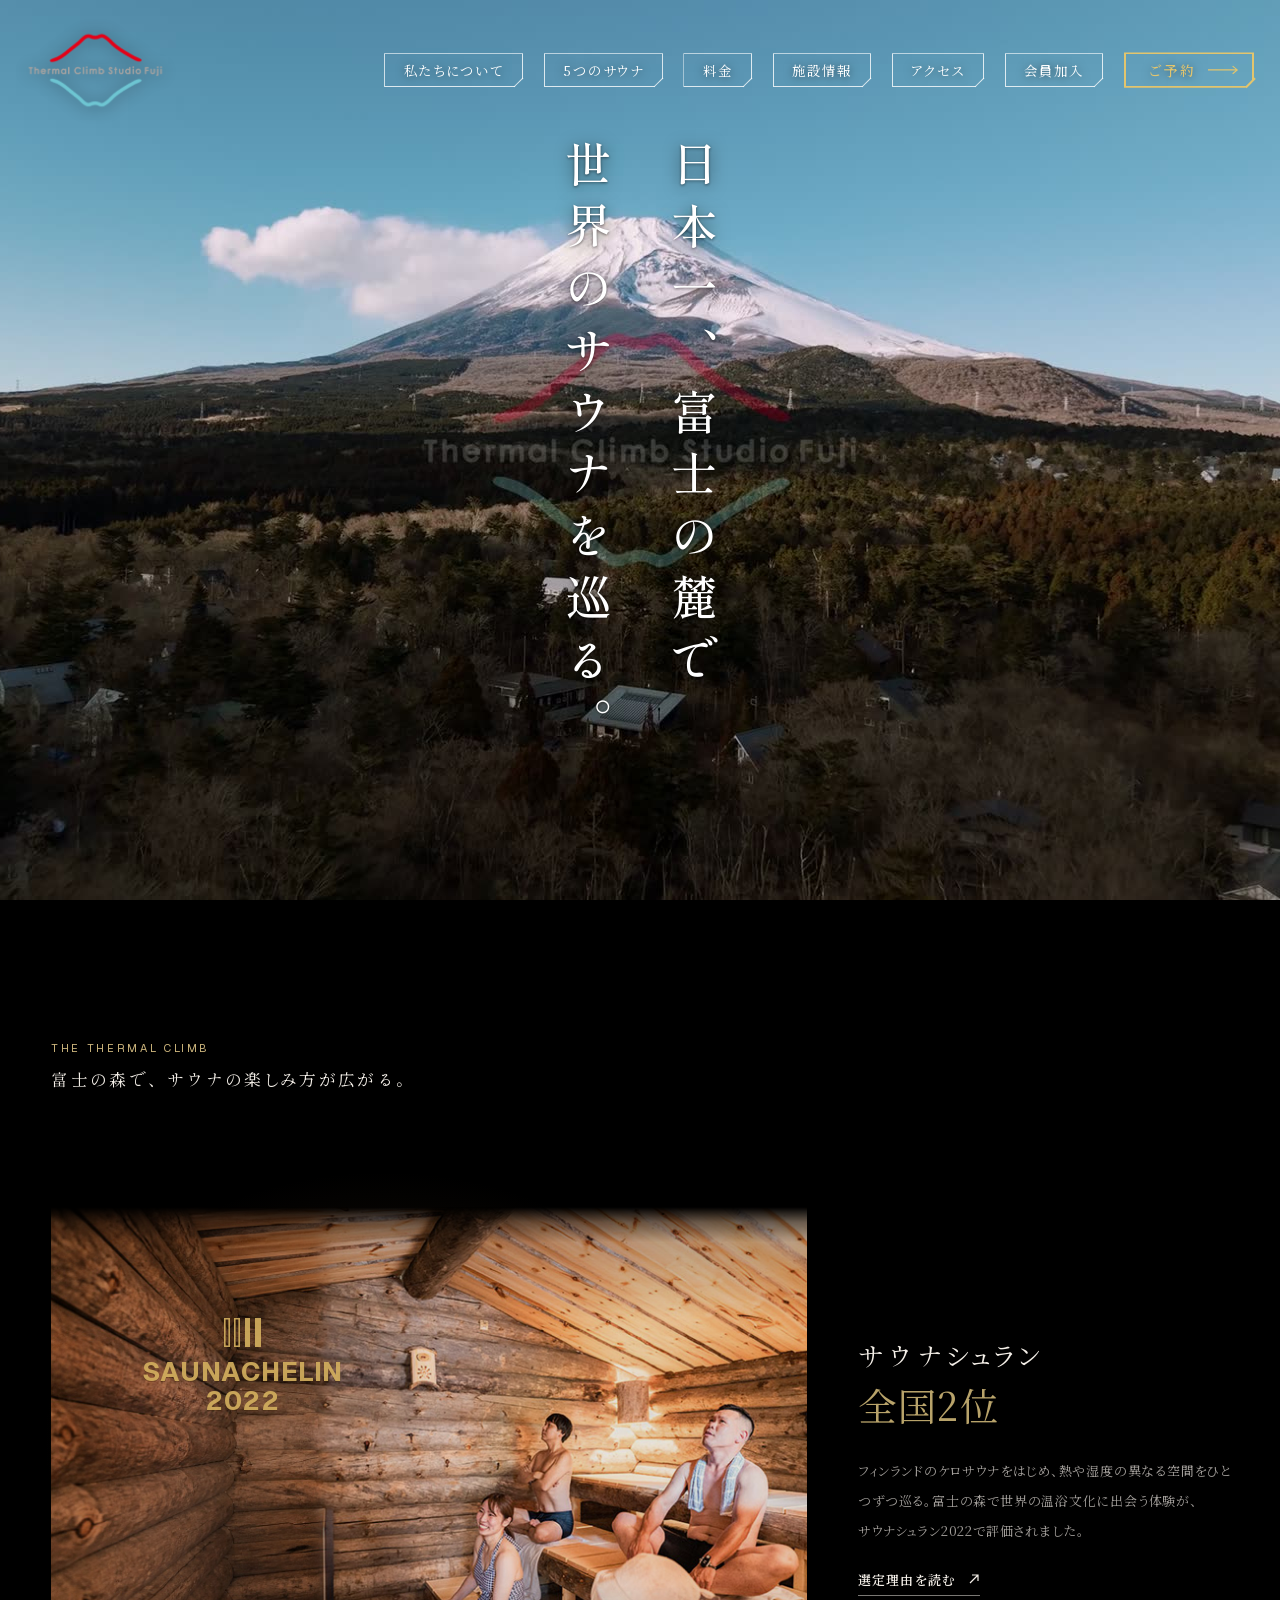
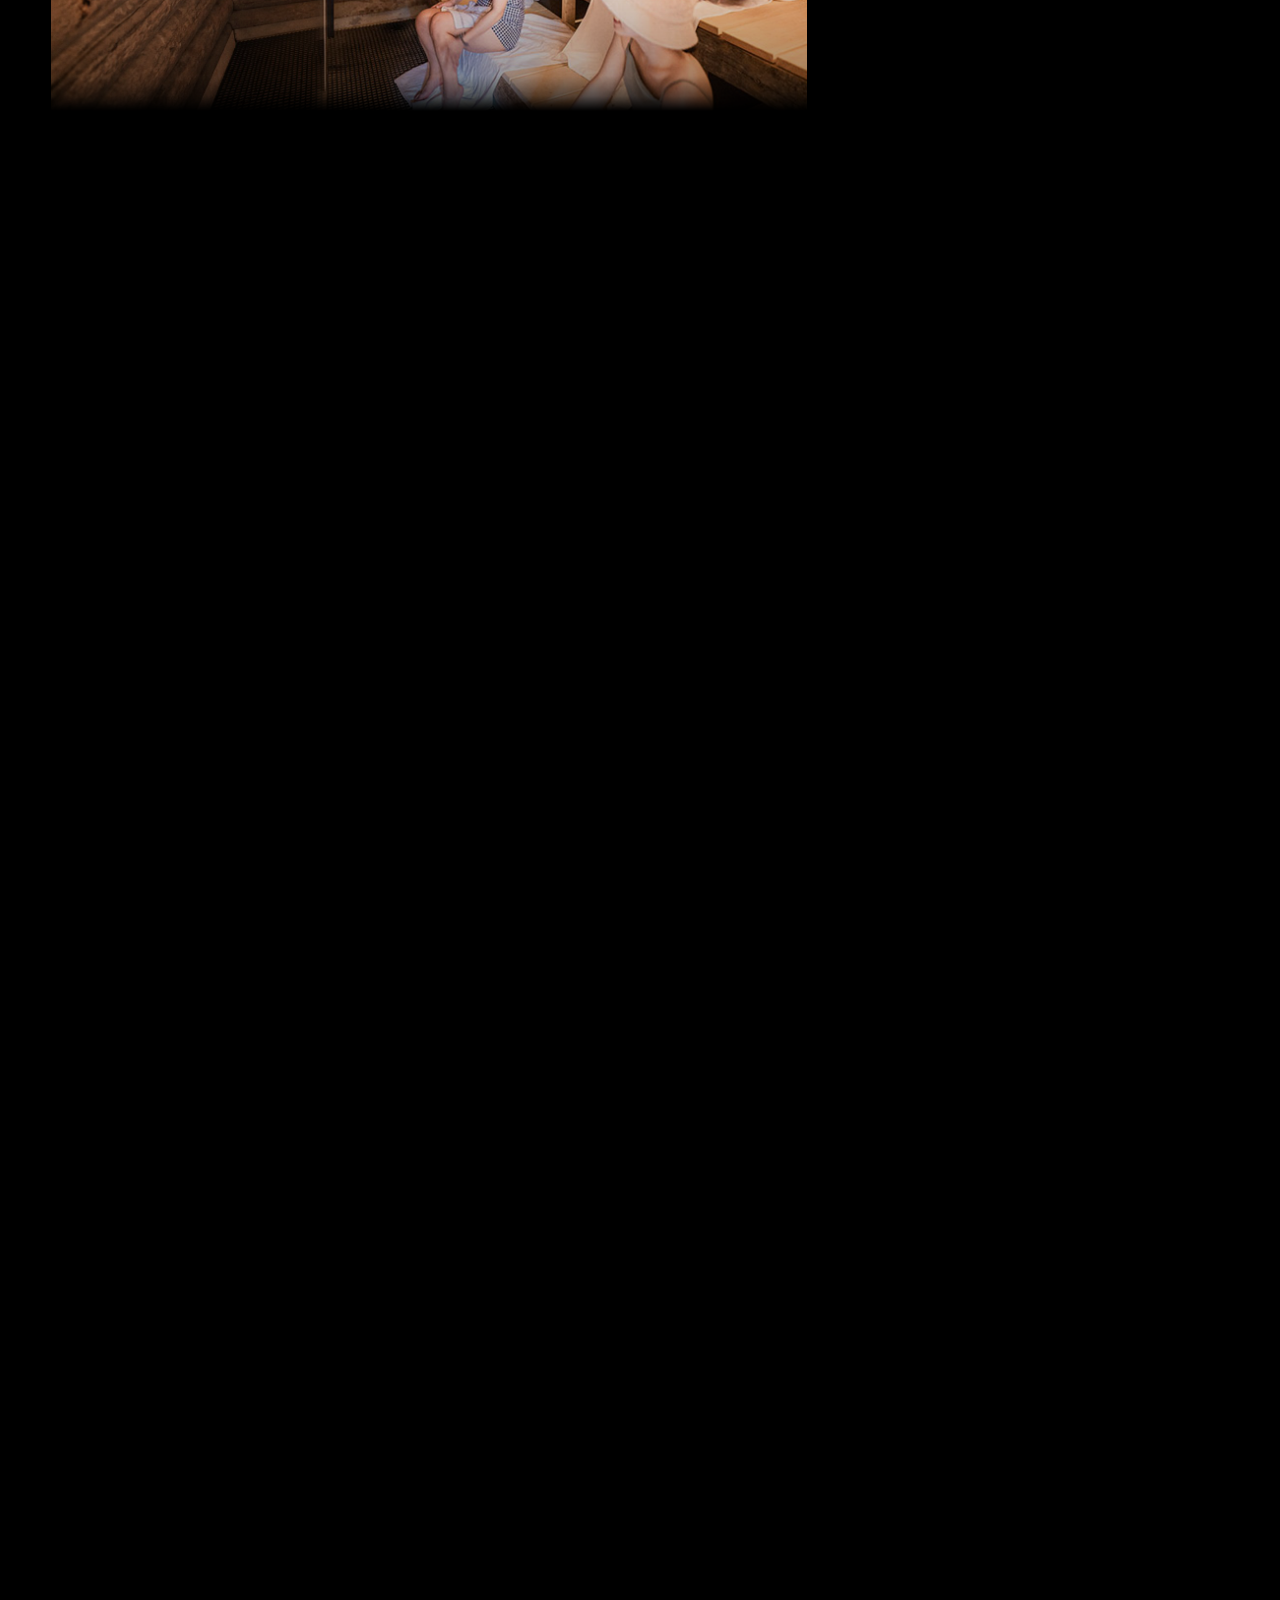
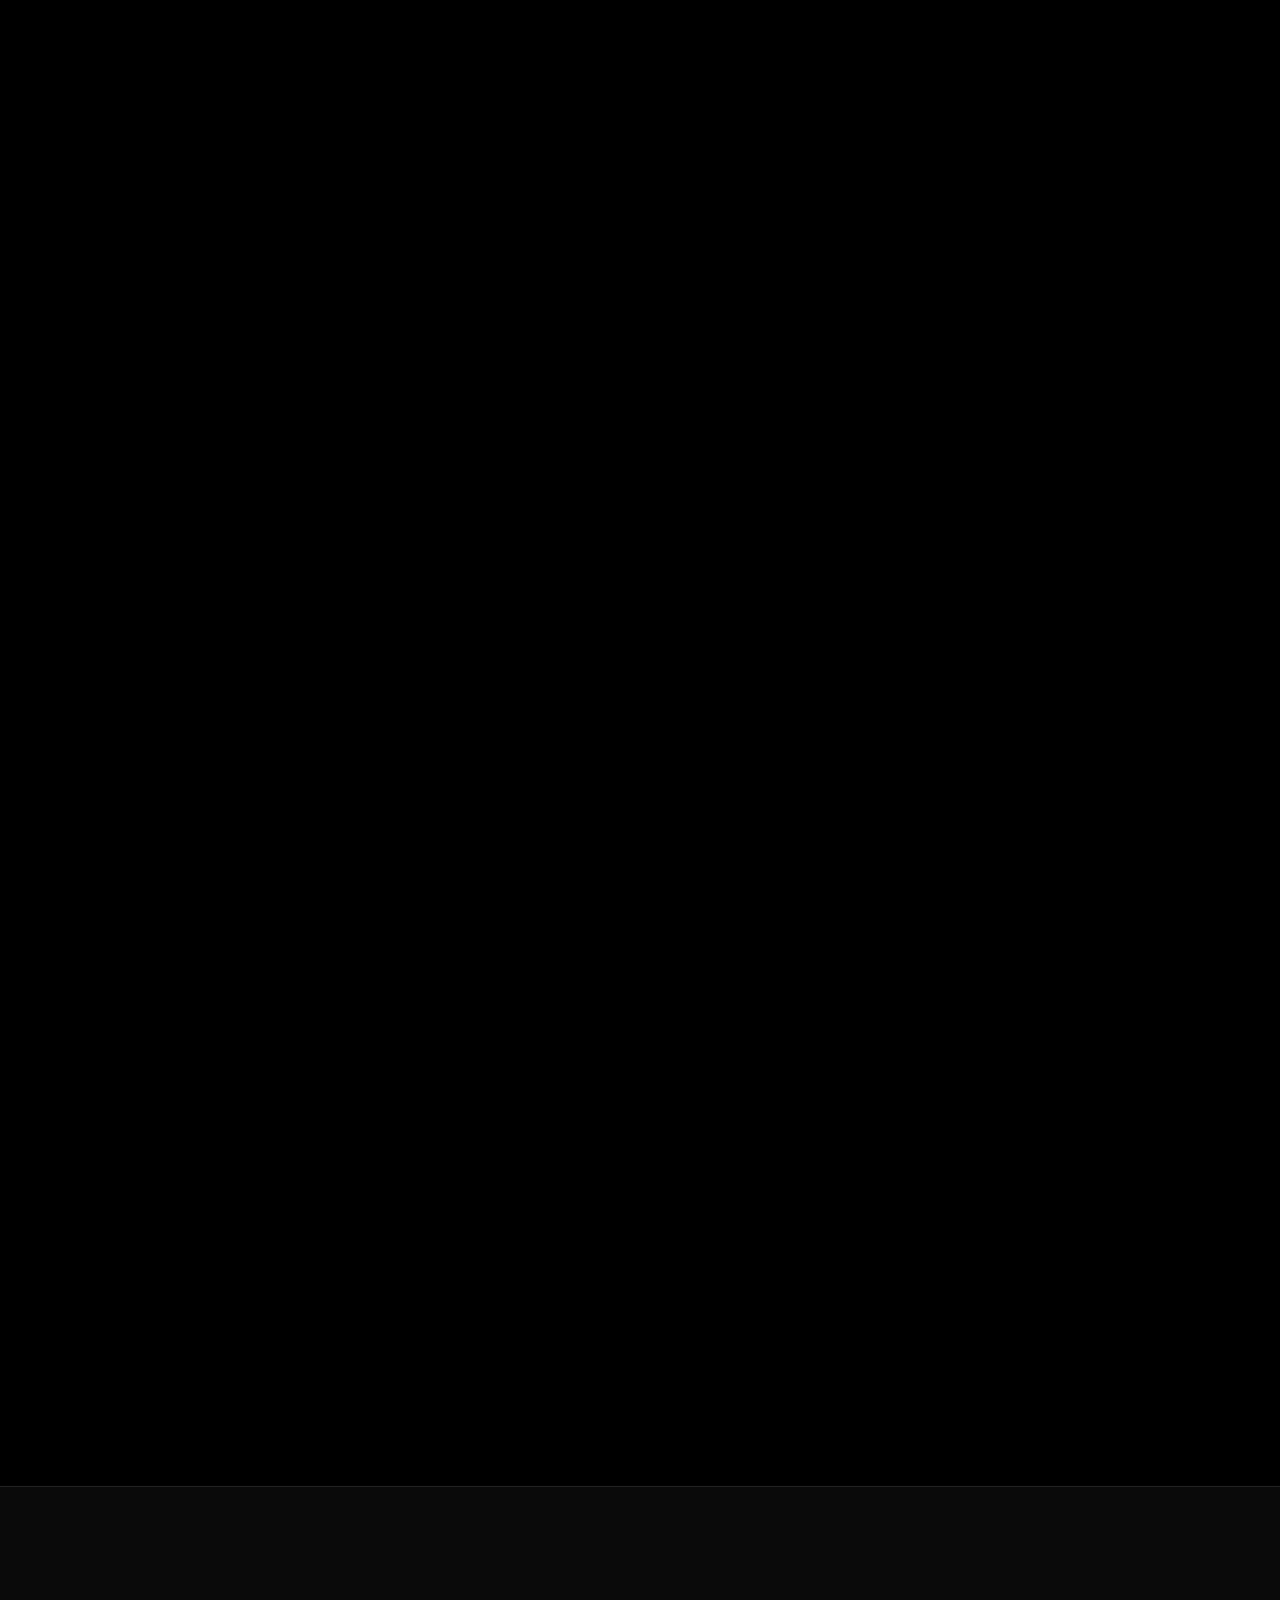
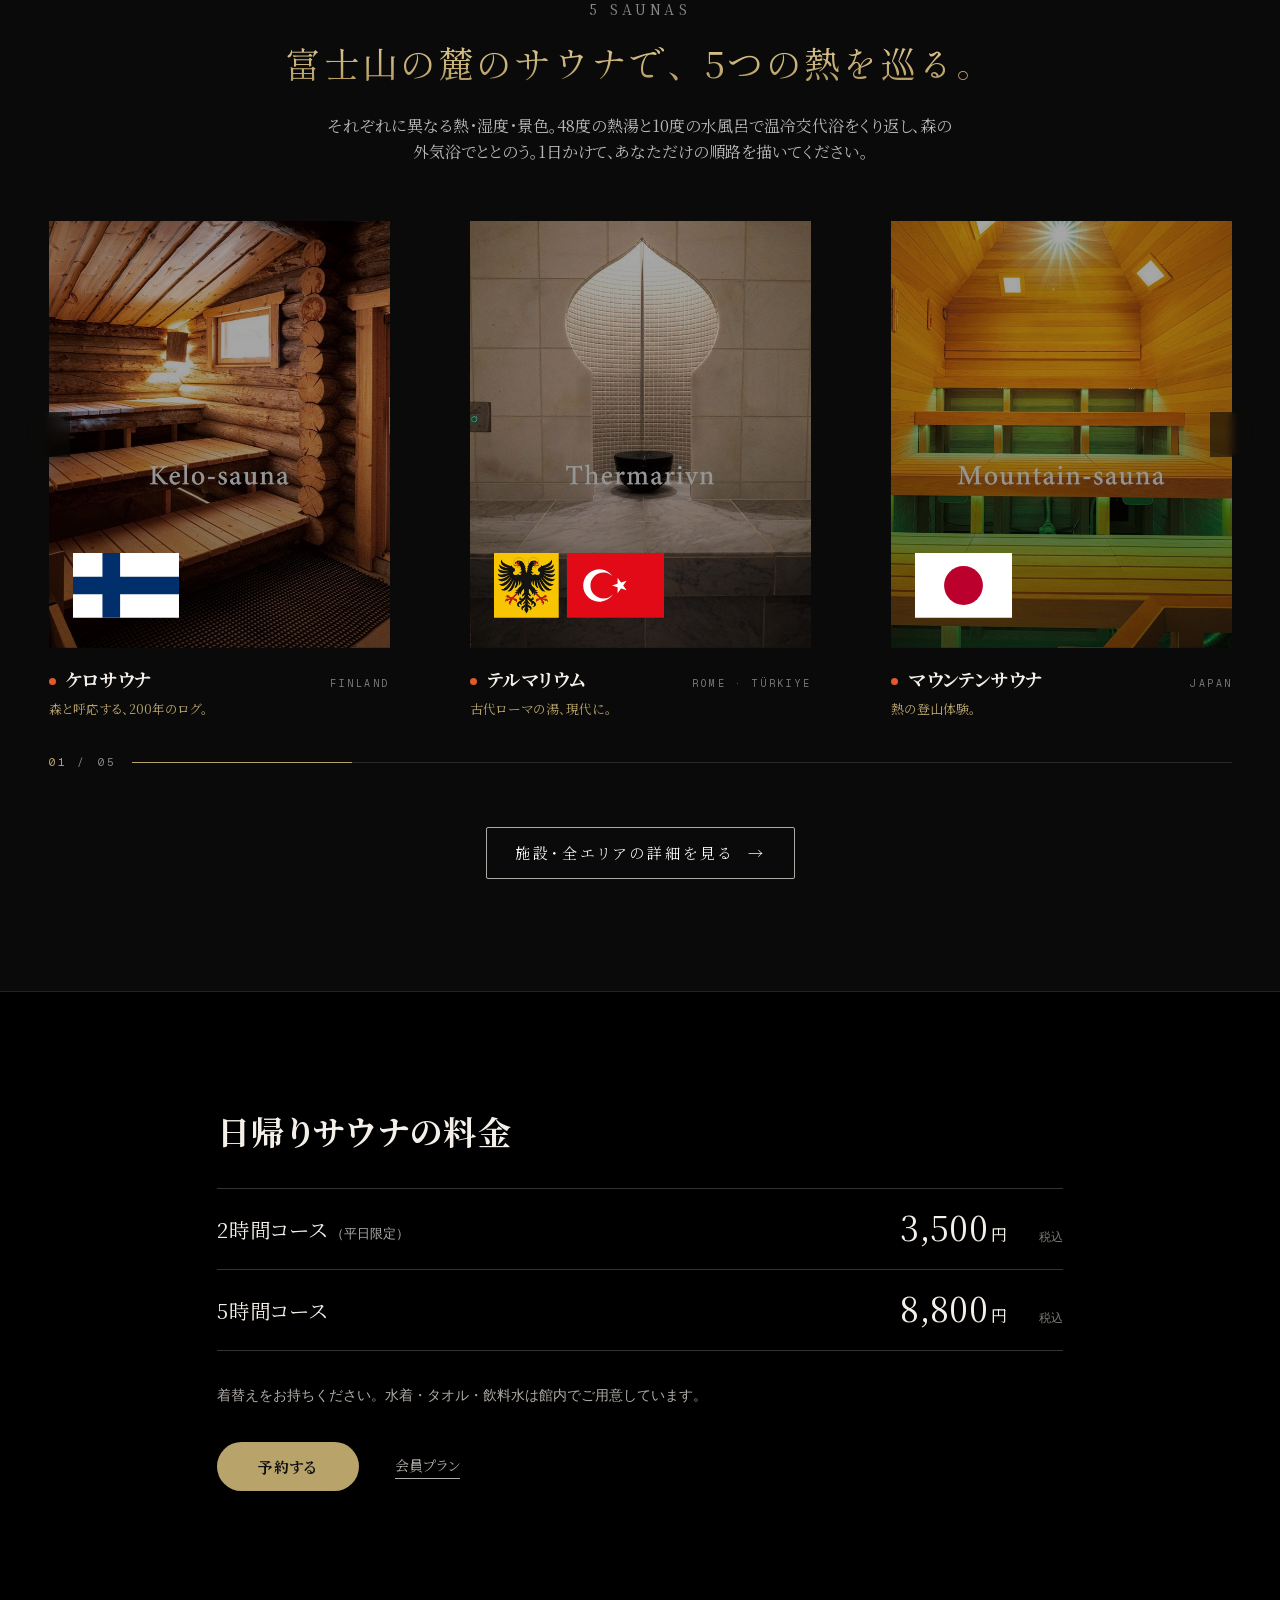
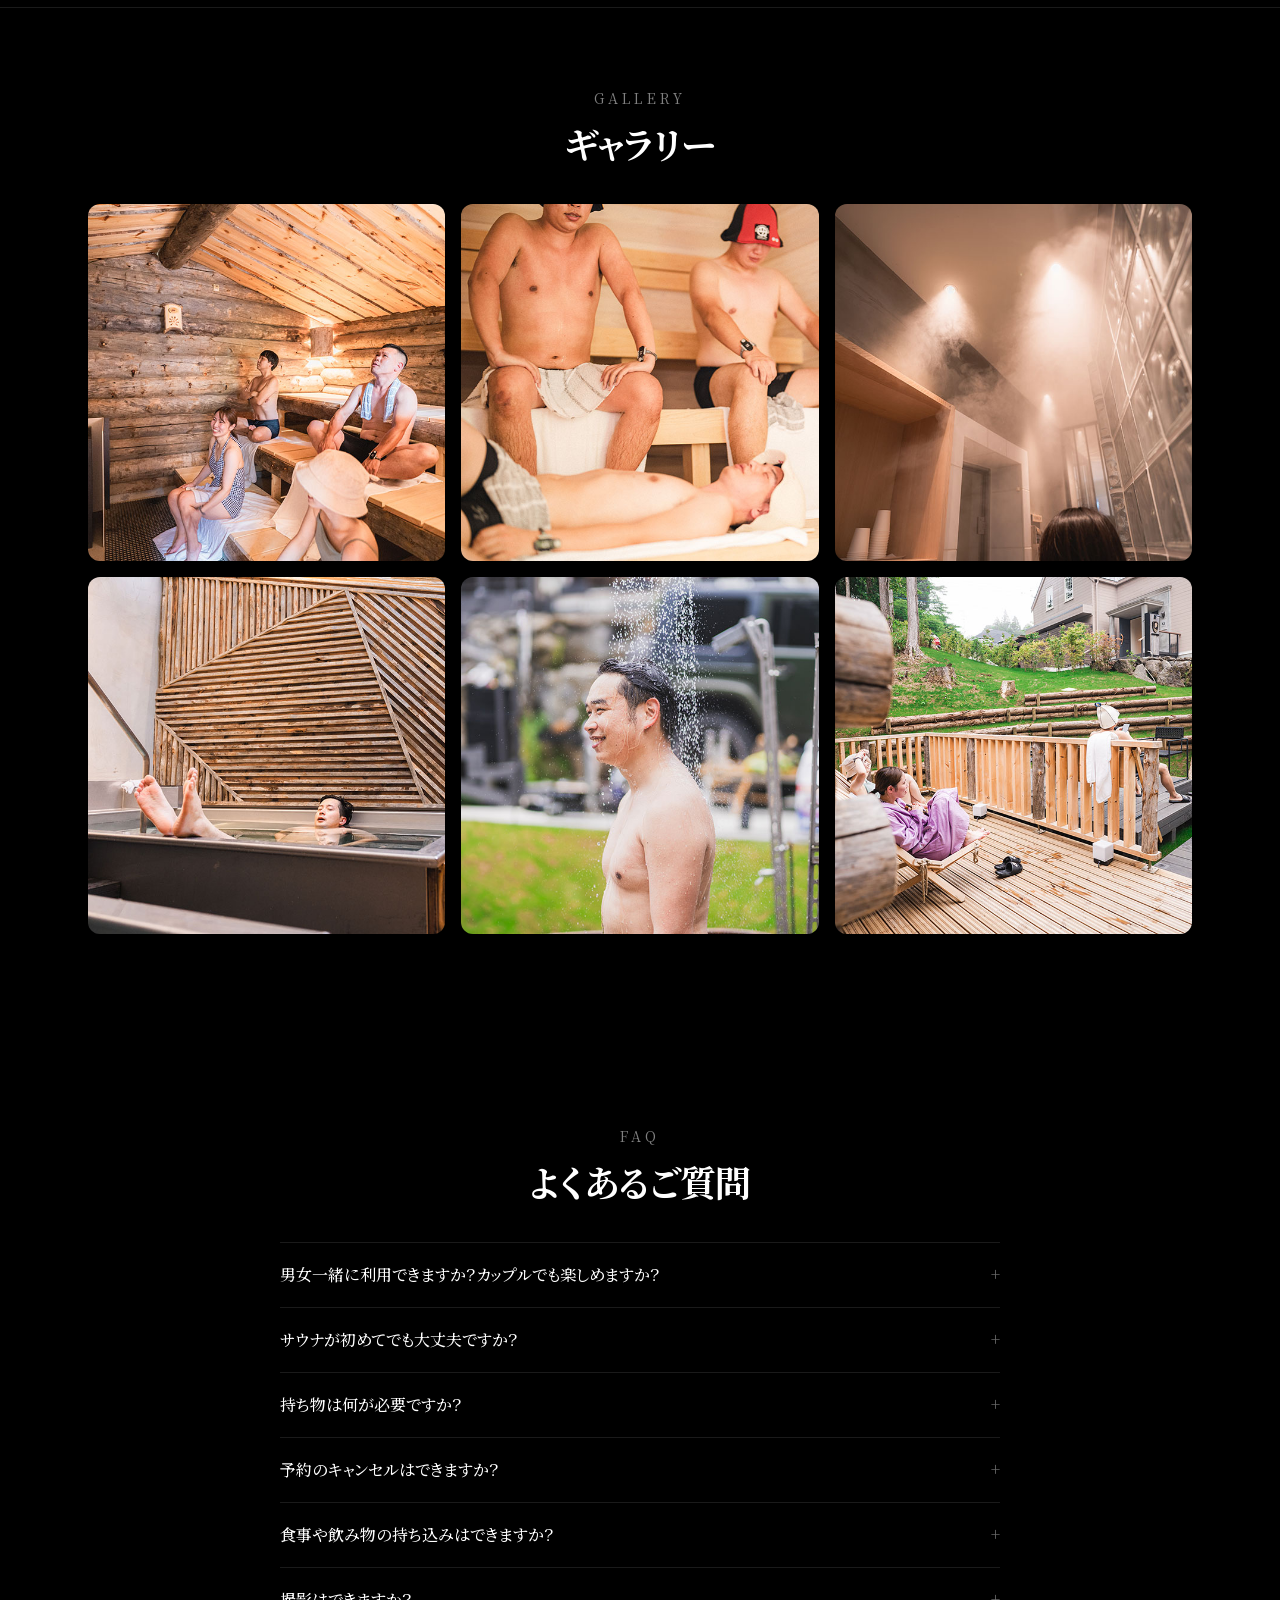
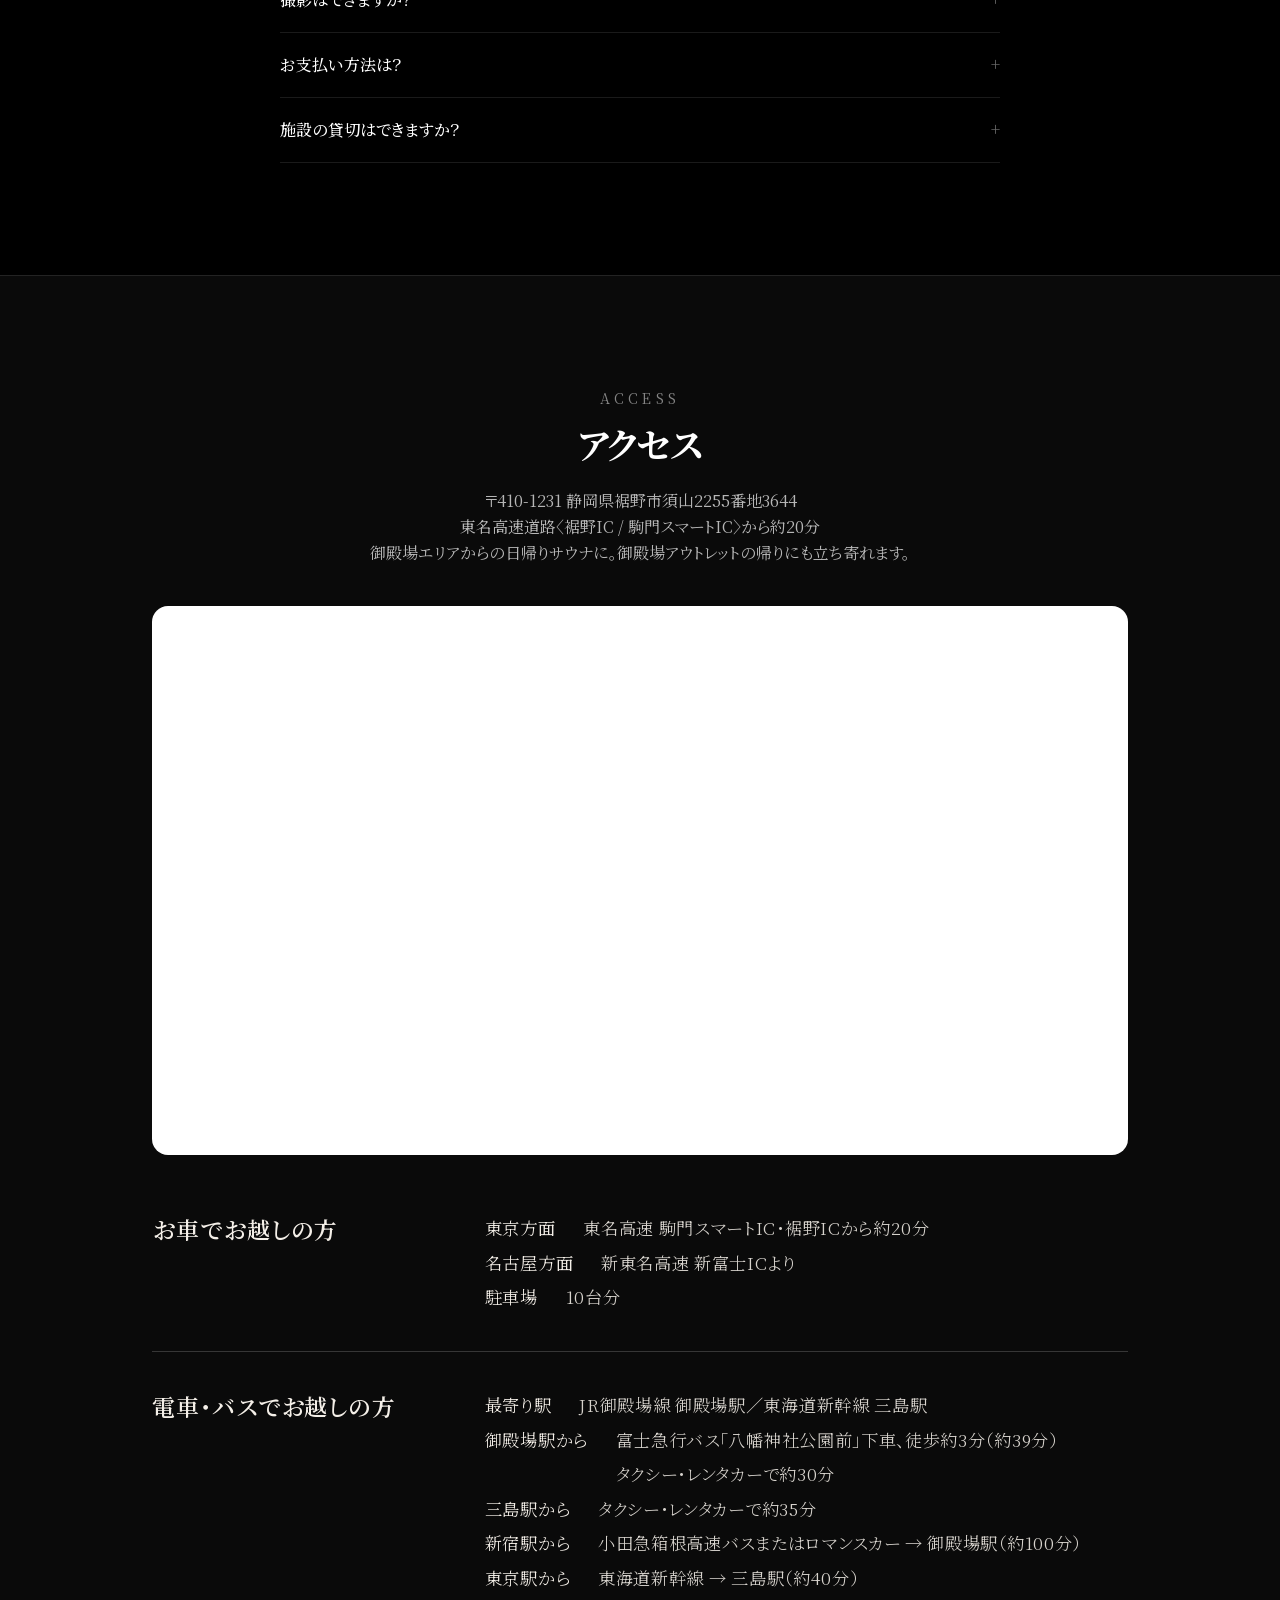
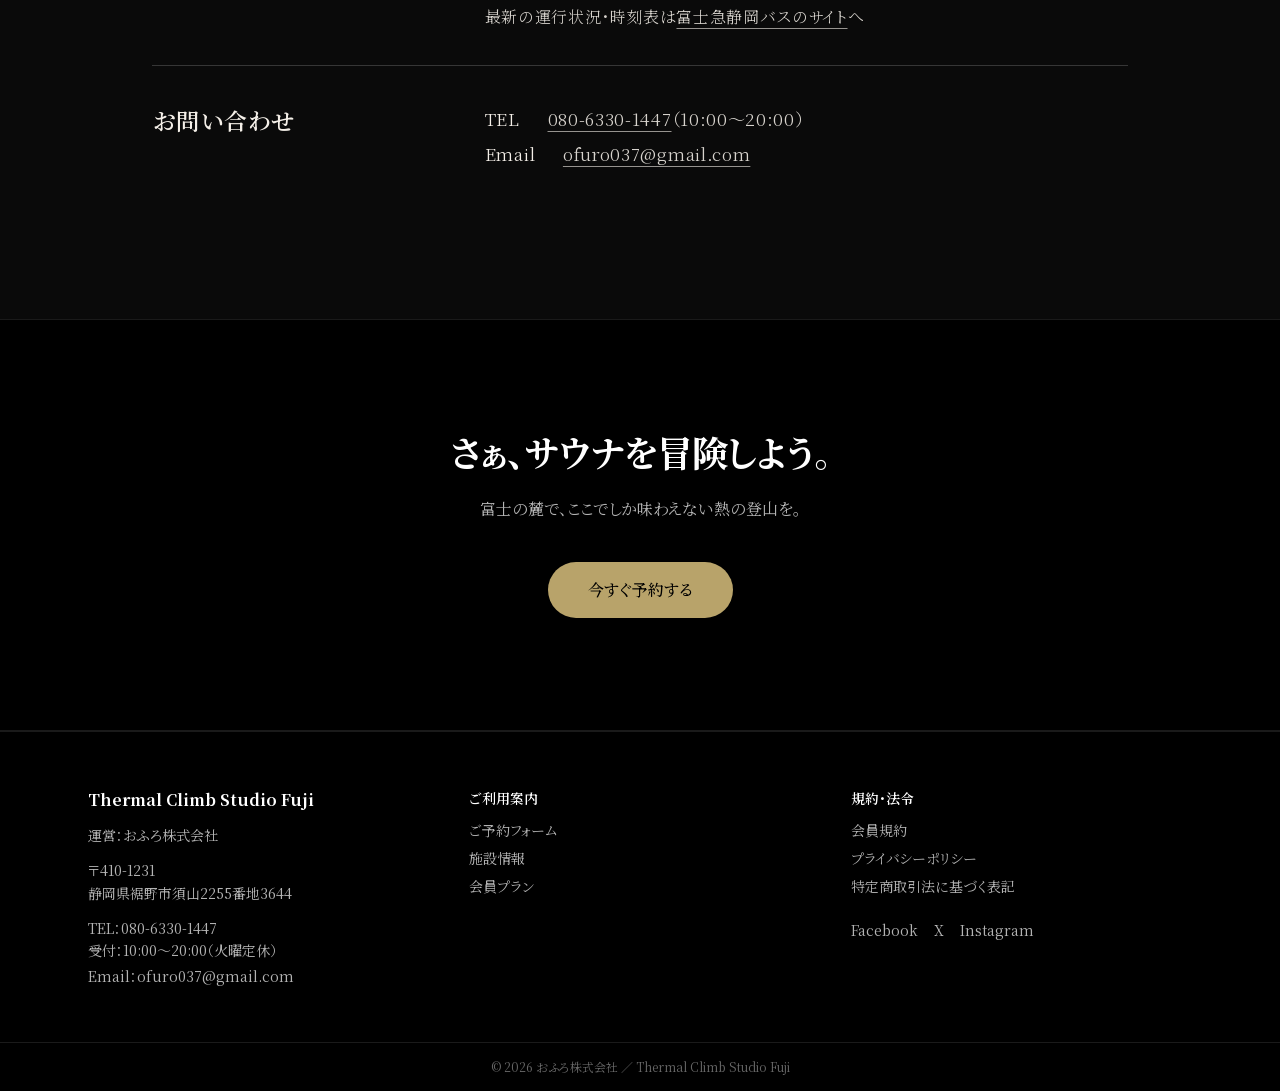
==== commit ae3d34c6: "feat: 予約フロー（日時・お客様情報・確認）と施設写真スライダーを追加 - 予約: プラン行に「予約する」ボタン、おすすめを金色の細字に。日時ページ（人数・カレンダー・開始時間）、お客様情報、確認" ====
--- a/index.html
+++ b/index.html
@@ -1,6 +1,6 @@
 <!DOCTYPE html><html data-dpl-id="dpl_AZvFHL9CX429n7FeoehMb6datbYC" lang="ja" class="geist_a71539c9-module__T19VSG__variable geist_mono_8d43a2aa-module__8Li5zG__variable noto_serif_jp_3b721ba7-module__rPXfAG__variable cormorant_garamond_f540a0a-module__4r6MKG__variable h-full antialiased"><head><meta charSet="utf-8"/><meta name="viewport" content="width=device-width, initial-scale=1"/><link rel="preload" href="fonts/01e4147cff8141ee-s.p.10ked.7w885.g.woff2" as="font" crossorigin="" type="font/woff2"/><link rel="preload" href="fonts/68d0ad77fd2c49e3-s.p.0wghyr-.6qbey.woff2" as="font" crossorigin="" type="font/woff2"/><link rel="preload" href="fonts/797e433ab948586e-s.p.08e28id.o-okb.woff2" as="font" crossorigin="" type="font/woff2"/><link rel="preload" href="fonts/caa3a2e1cccd8315-s.p.09~u27dqhyhd6.woff2" as="font" crossorigin="" type="font/woff2"/><link rel="preload" as="image" imageSrcSet="images/logo.png 1x, images/logo.png 2x"/><link rel="preload" as="image" imageSrcSet="images/hero.jpg 640w, images/hero.jpg 750w, images/hero.jpg 828w, images/hero.jpg 1080w, images/hero.jpg 1200w, images/hero.jpg 1920w, images/hero.jpg 2048w, images/hero.jpg 2560w, images/hero.jpg 3840w" imageSizes="100vw" fetchPriority="high"/><link rel="preload" as="image" imageSrcSet="images/sauna-kelo.jpg 256w, images/sauna-kelo.jpg 384w, images/sauna-kelo.jpg 640w, images/sauna-kelo.jpg 750w, images/sauna-kelo.jpg 828w, images/sauna-kelo.jpg 1080w, images/sauna-kelo.jpg 1200w, images/sauna-kelo.jpg 1920w, images/sauna-kelo.jpg 2048w, images/sauna-kelo.jpg 2560w, images/sauna-kelo.jpg 3840w" imageSizes="(min-width: 768px) 40vw, 100vw"/><link rel="preload" as="image" imageSrcSet="images/sauna-thermarium.jpg 256w, images/sauna-thermarium.jpg 384w, images/sauna-thermarium.jpg 640w, images/sauna-thermarium.jpg 750w, images/sauna-thermarium.jpg 828w, images/sauna-thermarium.jpg 1080w, images/sauna-thermarium.jpg 1200w, images/sauna-thermarium.jpg 1920w, images/sauna-thermarium.jpg 2048w, images/sauna-thermarium.jpg 2560w, images/sauna-thermarium.jpg 3840w" imageSizes="(min-width: 768px) 40vw, 100vw"/><link rel="stylesheet" href="css/0m20eisfmp-5b.css" data-precedence="next"/><link rel="stylesheet" href="css/0h_nvp_7jebjj.css" data-precedence="next"/><link rel="stylesheet" href="css/15p80.1glvsb0.css" data-precedence="next"/><link rel="stylesheet" href="css/heat-cards.css"/>
 <link rel="stylesheet" href="css/features.css"/><link rel="stylesheet" href="css/features-hero.css"/>
-<link rel="stylesheet" href="css/price.css"/>
+<link rel="stylesheet" href="css/price.css"/><link rel="stylesheet" href="css/access.css"/>
 <link rel="stylesheet" href="css/sauna-detail.css"/><meta name="next-size-adjust" content=""/><title>静岡・裾野のサウナ｜Thermal Climb Studio Fuji（サーマルクライムスタジオ富士）— 富士山の麓で5つのサウナを巡る</title><meta name="description" content="静岡県裾野市のサウナ施設「サーマルクライムスタジオ富士」。SAUNACHELIN（サウナシュラン）2022 全国第2位。富士山の麓で、温度の違う5つのサウナと、48度から10度までの温冷交代浴を巡る&quot;熱の登山&quot;体験ができます。日帰り5時間コース¥8,800、手ぶらでOK、都内から約1時間半。"/><meta property="og:title" content="静岡・裾野のサウナ｜Thermal Climb Studio Fuji（サーマルクライムスタジオ富士）"/><meta property="og:description" content="SAUNACHELIN（サウナシュラン）2022 全国第2位。富士山の麓で5つのサウナと48度〜10度の温冷交代浴を巡る、静岡・裾野のサウナ施設。"/><meta property="og:locale" content="ja_JP"/><meta property="og:type" content="website"/><meta name="twitter:card" content="summary"/><meta name="twitter:title" content="静岡・裾野のサウナ｜Thermal Climb Studio Fuji（サーマルクライムスタジオ富士）"/><meta name="twitter:description" content="SAUNACHELIN（サウナシュラン）2022 全国第2位。富士山の麓で5つのサウナと48度〜10度の温冷交代浴を巡る、静岡・裾野のサウナ施設。"/><link rel="icon" href="icon.png" sizes="512x512" type="image/png"/><style id="hero-fullscreen">
 :root { --header-h: calc(5rem + 1px); }
 .hero-fullscreen {
@@ -131,7 +131,7 @@
 /* The video runs under the header, up to the very top */
 :root { --header-h: 0px; }
 html { scroll-padding-top: 6rem; }
-</style></head><body class="min-h-full bg-gray-50 text-gray-900 font-serif-jp"><div hidden=""><!--$--><!--/$--></div><div class="min-h-screen flex flex-col bg-black text-white"><header id="site-header" class="sticky top-0 z-40 bg-black/80 backdrop-blur-md border-b border-white/10"><div class="mx-auto max-w-7xl px-4 lg:px-6 h-20 flex items-center justify-between"><a class="flex items-center hover:opacity-90 transition" href="./"><img alt="Thermal Climb Studio Fuji" width="720" height="453" decoding="async" data-nimg="1" class="h-11 w-auto" style="color:transparent" srcSet="images/logo.png 1x, images/logo.png 2x" src="images/logo.png"/></a><nav class="hidden lg:flex items-center gap-7 text-sm tracking-wide"><a class="text-white/80 hover:text-[#b8a36a] transition" href="./#features">私たちについて</a><a class="text-white/80 hover:text-[#b8a36a] transition" href="./#saunas">5つのサウナ</a><a class="text-white/80 hover:text-[#b8a36a] transition" href="./#plans">料金</a><a class="text-white/80 hover:text-[#b8a36a] transition" href="facility/">施設情報</a><a class="text-white/80 hover:text-[#b8a36a] transition" href="./#access">アクセス</a><a class="text-white/80 hover:text-[#b8a36a] transition" href="plans/membership/">会員加入</a><a class="border border-[#b8a36a] text-[#b8a36a] hover:bg-[#b8a36a] hover:text-black px-5 py-2 rounded-full text-sm font-medium transition" href="book/"><span>ご予約</span><svg class="nav-arrow" viewBox="0 0 40 12" aria-hidden="true"><path d="M0 6h38M32 1l6 5-6 5" fill="none" stroke="currentColor" stroke-width="1.4"/></svg></a></nav><button type="button" class="lg:hidden p-2 -mr-2 text-white" aria-label="メニュー"><svg class="w-6 h-6" fill="none" stroke="currentColor" viewBox="0 0 24 24"><path stroke-linecap="round" stroke-linejoin="round" stroke-width="2" d="M4 6h16M4 12h16M4 18h16"></path></svg></button></div></header><main class="flex-1"><section class="relative overflow-hidden hero-fullscreen"><div class="absolute inset-0"><video id="hero-video" aria-hidden="true" autoPlay="" loop="" muted="" playsInline="" preload="auto" poster="images/about-poster.jpg" disablePictureInPicture="" disableRemotePlayback="" class="absolute inset-0 w-full h-full object-cover"><source src="videos/about.h265.mp4" type='video/mp4; codecs="hvc1"'/><source src="videos/about.mp4" type="video/mp4"/></video></div><div id="hero-copy" class="relative mx-auto max-w-6xl px-4 lg:px-6 pt-24 pb-28 lg:pt-40 lg:pb-44 text-white"><div class="hero-layout"><p class="hero-vtitle" aria-label="日本一、富士の麓で世界のサウナを巡る。"><span aria-hidden="true"><span class="col"><span class="ch" style="--i:0">日</span><span class="ch" style="--i:1">本</span><span class="ch" style="--i:2">一</span><span class="ch" style="--i:3">、</span><span class="ch" style="--i:4">富</span><span class="ch" style="--i:5">士</span><span class="ch" style="--i:6">の</span><span class="ch" style="--i:7">麓</span><span class="ch" style="--i:8">で</span></span><span class="col"><span class="ch" style="--i:9">世</span><span class="ch" style="--i:10">界</span><span class="ch" style="--i:11">の</span><span class="ch" style="--i:12">サ</span><span class="ch" style="--i:13">ウ</span><span class="ch" style="--i:14">ナ</span><span class="ch" style="--i:15">を</span><span class="ch" style="--i:16">巡</span><span class="ch" style="--i:17">る</span><span class="ch" style="--i:18">。</span></span></span></p><h1 class="hero-sr-only">静岡・裾野のサウナ｜<span class="uppercase">Thermal Climb Studio Fuji</span>（サーマルクライムスタジオ富士）</h1></div></div></section><section id="features" class="tf" aria-labelledby="tf-title"><div class="tf__pin"><div class="tf__glow" aria-hidden="true"></div><div class="tf__head"><div class="tf__intro"><p class="tf__eyebrow">The Thermal Climb</p><h2 id="tf-title" class="tf__title">富士の森で、サウナの楽しみ方が広がる。</h2></div></div><div class="tf__viewport"><ul class="tf__list"><li class="tf__item tf__item--hero" id="tf-item-0"><figure class="tf__fig tf__fig--main tf-fade"><img src="images/gallery-1-wide.jpg" alt="ケロサウナでくつろぐ利用者" loading="lazy" decoding="async"/><span class="tf__award" aria-hidden="true"><span class="tf__award-mark"><i></i><i></i><i></i><i></i></span>SAUNACHELIN<br/>2022</span></figure><div class="tf__copy tf-fade"><h3 class="tf__name">サウナシュラン<em>全国2位</em></h3><p class="tf__text">フィンランドのケロサウナをはじめ、熱や湿度の異なる空間をひとつずつ巡る。富士の森で世界の温浴文化に出会う体験が、サウナシュラン2022で評価されました。</p><a class="tf__link" href="#saunas">選定理由を読む<svg viewBox="0 0 12 12" fill="none" stroke="currentColor" stroke-width="1.2" aria-hidden="true"><path d="M2 10 10 2M4 2h6v6"/></svg></a></div></li><li class="tf__item tf__item--blend" id="tf-item-1"><figure class="tf__fig tf__fig--main tf-fade"><img src="images/mizu-05.jpg" alt="段状のベンチが続くマウンテンサウナ" loading="lazy" decoding="async"/></figure><figure class="tf__fig tf__fig--sub tf-fade"><img src="images/gallery-2.jpg" alt="サウナで汗を流す利用者" loading="lazy" decoding="async"/></figure><div class="tf__copy tf-fade"><p class="tf__label">Thermal Climb</p><h3 class="tf__name">熱の登山<em>高低差 3m超</em></h3><p class="tf__text">マウンテンサウナは3m超の高低差で30°C以上の温度差をつくる、立体的な熱の空間。段をのぼるほど熱が増し、自分のペースで熱の頂を目指します。</p><a class="tf__link" href="#saunas">5つのサウナを見る<svg viewBox="0 0 12 12" fill="none" stroke="currentColor" stroke-width="1.2" aria-hidden="true"><path d="M2 10 10 2M4 2h6v6"/></svg></a></div></li><li class="tf__item tf__item--blend" id="tf-item-2"><figure class="tf__fig tf__fig--main tf-fade"><img src="images/gallery-4.jpg" alt="木の壁に囲まれた浴槽でくつろぐ利用者" loading="lazy" decoding="async"/></figure><figure class="tf__fig tf__fig--sub tf-fade"><img src="images/mizu-04.jpg" alt="木組みの外観の浴室棟" loading="lazy" decoding="async"/></figure><div class="tf__copy tf-fade"><p class="tf__label">Neutral Bath</p><h3 class="tf__name">不感浴<em>体温に近い湯</em></h3><p class="tf__text">熱さも冷たさも感じない、体温に近い湯にただ身をあずける。巡った熱をゆっくりとほどき、森の静けさのなかで心と身体を整えていきます。</p><a class="tf__link" href="facility/">施設情報を見る<svg viewBox="0 0 12 12" fill="none" stroke="currentColor" stroke-width="1.2" aria-hidden="true"><path d="M2 10 10 2M4 2h6v6"/></svg></a></div></li></ul></div><div class="tf__foot" aria-hidden="true"><span class="tf__count"><b class="tf__current">01</b> / 03</span><span class="tf__bar"><i></i></span><span class="tf__hint">Scroll</span></div></div></section><section id="saunas" class="py-20 lg:py-28 bg-neutral-950 border-y border-white/10"><div class="mx-auto max-w-6xl px-4 lg:px-6"><div class="text-center max-w-2xl mx-auto"><p class="text-sm tracking-[0.3em] text-white/50 uppercase">5 Saunas</p><h2 class="mt-4 text-3xl md:text-4xl font-bold tracking-tight">富士山の麓のサウナで、5つの熱を巡る。</h2><p class="mt-6 text-white/70 leading-relaxed">それぞれに異なる熱・湿度・景色。48度の熱湯と10度の水風呂で温冷交代浴をくり返し、森の外気浴でととのう。1日かけて、あなただけの順路を描いてください。</p></div><div class="heat-stage"><div class="heat-grid" id="heat-track" tabindex="0" aria-label="サウナ一覧（横にスライド）"><article class="heat-card heat-reveal" style="--i:0" tabindex="0" aria-label="ケロサウナ"><div class="heat-card__media"><img src="images/sauna-kelo-noflag.jpg" alt="ケロサウナ" loading="lazy" decoding="async"/><div class="heat-card__flags"><img class="heat-flag" src="images/flags/fi.svg" alt="フィンランド国旗" decoding="async"/></div></div><h3 class="heat-card__name"><span class="heat-card__dot"></span>ケロサウナ<span class="heat-card__country">Finland</span></h3><p class="heat-card__tagline">森と呼応する、200年のログ。</p><p class="heat-card__desc">樹齢200年以上のフィンランド産ケロ材を使用した、日本最大級のケロサウナ。森を見渡すロケーションで深部体温を丁寧に上げる。</p></article><article class="heat-card heat-reveal" style="--i:1" tabindex="0" aria-label="テルマリウム"><div class="heat-card__media"><img src="images/sauna-thermarium-noflag.jpg" alt="テルマリウム" loading="lazy" decoding="async"/><div class="heat-card__flags"><img class="heat-flag" src="images/flags/hre.webp" alt="神聖ローマ帝国の旗" decoding="async"/><img class="heat-flag" src="images/flags/tr.svg" alt="トルコ国旗" decoding="async"/></div></div><h3 class="heat-card__name"><span class="heat-card__dot"></span>テルマリウム<span class="heat-card__country">Rome · Türkiye</span></h3><p class="heat-card__tagline">古代ローマの湯、現代に。</p><p class="heat-card__desc">35〜45°Cの3つの温度帯を備えた古代ローマ浴風の空間。ミストによる〈冷アウフグース〉で、熱と涼をゆるやかに往来する。</p></article><article class="heat-card heat-reveal" style="--i:2" tabindex="0" aria-label="マウンテンサウナ"><div class="heat-card__media"><img src="images/sauna-mountain-noflag.jpg" alt="マウンテンサウナ" loading="lazy" decoding="async"/><div class="heat-card__flags"><img class="heat-flag" src="images/flags/jp.svg" alt="日本国旗" decoding="async"/></div></div><h3 class="heat-card__name"><span class="heat-card__dot"></span>マウンテンサウナ<span class="heat-card__country">Japan</span></h3><p class="heat-card__tagline">熱の登山体験。</p><p class="heat-card__desc">3m超の高低差で30°C以上の温度差をつくる、立体的な熱の登山体験。</p></article><article class="heat-card heat-reveal" style="--i:3" tabindex="0" aria-label="ベンベルグサウナ"><div class="heat-card__media"><img src="images/sauna-bemberg-noflag.jpg" alt="ベンベルグサウナ" loading="lazy" decoding="async"/><div class="heat-card__flags"><img class="heat-flag" src="images/flags/de.svg" alt="ドイツ国旗" decoding="async"/></div></div><h3 class="heat-card__name"><span class="heat-card__dot"></span>ベンベルグサウナ<span class="heat-card__country">Germany</span></h3><p class="heat-card__tagline">熱をマイルドに包み込む。</p><p class="heat-card__desc">肌あたりのやわらかいベンベルグ素材を纏い、熱をマイルドに包み込む。</p></article><article class="heat-card heat-reveal" style="--i:4" tabindex="0" aria-label="キャンプ（エコ）サウナ"><div class="heat-card__media"><img class="heat-card__photo--camp" src="images/sauna-eco-1.jpg" alt="キャンプ（エコ）サウナ" loading="lazy" decoding="async"/></div><h3 class="heat-card__name"><span class="heat-card__dot"></span>キャンプ（エコ）サウナ<span class="heat-card__country">Outdoor</span></h3><p class="heat-card__tagline">星空と焚き火を望む。</p><p class="heat-card__desc">雨水ロウリュと自然光を利用する次世代サウナ。全面ガラスから星空と焚き火を望む。</p></article></div><div class="heat-nav"><p class="heat-nav__count" aria-live="polite"><span class="heat-nav__now">01</span> / 05</p><div class="heat-nav__bar" aria-hidden="true"><span class="heat-nav__fill"></span></div><button type="button" class="heat-nav__btn" data-dir="-1" aria-label="前のサウナへ" aria-controls="heat-track">&#8592;</button><button type="button" class="heat-nav__btn" data-dir="1" aria-label="次のサウナへ" aria-controls="heat-track">&#8594;</button></div></div><div class="mt-14 text-center"><a class="inline-flex items-center gap-2 text-sm text-[#b8a36a] hover:text-white transition tracking-wider" href="facility/"><span class="inline-block w-6 h-px bg-[#b8a36a]"></span>施設・全エリアの詳細を見る<span class="inline-block w-6 h-px bg-[#b8a36a]"></span></a></div></div></section><section id="plans" class="pr" aria-labelledby="pr-title"><div class="pr__inner"><h2 id="pr-title" class="pr__title">日帰りサウナの料金</h2><dl class="pr__list"><div class="pr__row"><dt class="pr__name">2時間コース<small class="pr__limit">（平日限定）</small></dt><dd class="pr__price"><span class="pr__num">3,500</span><span class="pr__yen">円</span><span class="pr__tax">税込</span></dd></div><div class="pr__row"><dt class="pr__name">5時間コース</dt><dd class="pr__price"><span class="pr__num">8,800</span><span class="pr__yen">円</span><span class="pr__tax">税込</span></dd></div></dl><p class="pr__info">着替えをお持ちください。水着・タオル・飲料水は館内でご用意しています。</p><div class="pr__actions"><a class="pr__book" href="book/">予約する</a><a class="pr__member" href="plans/membership/">会員プラン</a></div></div></section><section class="py-16 lg:py-20"><div class="mx-auto max-w-6xl px-4 lg:px-6"><div class="text-center max-w-2xl mx-auto mb-10"><p class="text-sm tracking-[0.3em] text-white/50 uppercase">Gallery</p><h2 class="mt-4 text-3xl md:text-4xl font-bold tracking-tight">ギャラリー</h2></div><div class="grid grid-cols-2 md:grid-cols-3 gap-3 md:gap-4"><div class="relative aspect-square overflow-hidden rounded-xl bg-white/5"><img alt="ギャラリー 1" loading="lazy" decoding="async" data-nimg="fill" class="object-cover hover:scale-105 transition duration-500" style="position:absolute;height:100%;width:100%;left:0;top:0;right:0;bottom:0;color:transparent" sizes="(min-width: 768px) 33vw, 50vw" srcSet="images/gallery-1.jpg 256w, images/gallery-1.jpg 384w, images/gallery-1.jpg 640w, images/gallery-1.jpg 750w, images/gallery-1.jpg 828w, images/gallery-1.jpg 1080w, images/gallery-1.jpg 1200w, images/gallery-1.jpg 1920w, images/gallery-1.jpg 2048w, images/gallery-1.jpg 2560w, images/gallery-1.jpg 3840w" src="images/gallery-1.jpg"/></div><div class="relative aspect-square overflow-hidden rounded-xl bg-white/5"><img alt="ギャラリー 2" loading="lazy" decoding="async" data-nimg="fill" class="object-cover hover:scale-105 transition duration-500" style="position:absolute;height:100%;width:100%;left:0;top:0;right:0;bottom:0;color:transparent" sizes="(min-width: 768px) 33vw, 50vw" srcSet="images/gallery-2.jpg 256w, images/gallery-2.jpg 384w, images/gallery-2.jpg 640w, images/gallery-2.jpg 750w, images/gallery-2.jpg 828w, images/gallery-2.jpg 1080w, images/gallery-2.jpg 1200w, images/gallery-2.jpg 1920w, images/gallery-2.jpg 2048w, images/gallery-2.jpg 2560w, images/gallery-2.jpg 3840w" src="images/gallery-2.jpg"/></div><div class="relative aspect-square overflow-hidden rounded-xl bg-white/5"><img alt="ギャラリー 3" loading="lazy" decoding="async" data-nimg="fill" class="object-cover hover:scale-105 transition duration-500" style="position:absolute;height:100%;width:100%;left:0;top:0;right:0;bottom:0;color:transparent" sizes="(min-width: 768px) 33vw, 50vw" srcSet="images/gallery-3.jpg 256w, images/gallery-3.jpg 384w, images/gallery-3.jpg 640w, images/gallery-3.jpg 750w, images/gallery-3.jpg 828w, images/gallery-3.jpg 1080w, images/gallery-3.jpg 1200w, images/gallery-3.jpg 1920w, images/gallery-3.jpg 2048w, images/gallery-3.jpg 2560w, images/gallery-3.jpg 3840w" src="images/gallery-3.jpg"/></div><div class="relative aspect-square overflow-hidden rounded-xl bg-white/5"><img alt="ギャラリー 4" loading="lazy" decoding="async" data-nimg="fill" class="object-cover hover:scale-105 transition duration-500" style="position:absolute;height:100%;width:100%;left:0;top:0;right:0;bottom:0;color:transparent" sizes="(min-width: 768px) 33vw, 50vw" srcSet="images/gallery-4.jpg 256w, images/gallery-4.jpg 384w, images/gallery-4.jpg 640w, images/gallery-4.jpg 750w, images/gallery-4.jpg 828w, images/gallery-4.jpg 1080w, images/gallery-4.jpg 1200w, images/gallery-4.jpg 1920w, images/gallery-4.jpg 2048w, images/gallery-4.jpg 2560w, images/gallery-4.jpg 3840w" src="images/gallery-4.jpg"/></div><div class="relative aspect-square overflow-hidden rounded-xl bg-white/5"><img alt="ギャラリー 5" loading="lazy" decoding="async" data-nimg="fill" class="object-cover hover:scale-105 transition duration-500" style="position:absolute;height:100%;width:100%;left:0;top:0;right:0;bottom:0;color:transparent" sizes="(min-width: 768px) 33vw, 50vw" srcSet="images/gallery-5.jpg 256w, images/gallery-5.jpg 384w, images/gallery-5.jpg 640w, images/gallery-5.jpg 750w, images/gallery-5.jpg 828w, images/gallery-5.jpg 1080w, images/gallery-5.jpg 1200w, images/gallery-5.jpg 1920w, images/gallery-5.jpg 2048w, images/gallery-5.jpg 2560w, images/gallery-5.jpg 3840w" src="images/gallery-5.jpg"/></div><div class="relative aspect-square overflow-hidden rounded-xl bg-white/5"><img alt="ギャラリー 6" loading="lazy" decoding="async" data-nimg="fill" class="object-cover hover:scale-105 transition duration-500" style="position:absolute;height:100%;width:100%;left:0;top:0;right:0;bottom:0;color:transparent" sizes="(min-width: 768px) 33vw, 50vw" srcSet="images/gallery-6.jpg 256w, images/gallery-6.jpg 384w, images/gallery-6.jpg 640w, images/gallery-6.jpg 750w, images/gallery-6.jpg 828w, images/gallery-6.jpg 1080w, images/gallery-6.jpg 1200w, images/gallery-6.jpg 1920w, images/gallery-6.jpg 2048w, images/gallery-6.jpg 2560w, images/gallery-6.jpg 3840w" src="images/gallery-6.jpg"/></div></div></div></section><section id="faq" class="py-20 lg:py-28"><div class="mx-auto max-w-3xl px-4 lg:px-6"><div class="text-center"><p class="text-sm tracking-[0.3em] text-white/50 uppercase">FAQ</p><h2 class="mt-4 text-3xl md:text-4xl font-bold tracking-tight">よくあるご質問</h2></div><div class="mt-10 divide-y divide-white/10 border-y border-white/10"><details class="group py-5"><summary class="flex items-center justify-between cursor-pointer list-none font-medium">男女一緒に利用できますか？カップルでも楽しめますか？<span class="ml-4 text-white/40 group-open:rotate-45 transition-transform">+</span></summary><p class="mt-3 text-sm text-white/70 leading-relaxed">水着着用のため、男女一緒にお楽しみいただけます。カップルやご夫婦、男女混合のグループにもおすすめです。</p></details><details class="group py-5"><summary class="flex items-center justify-between cursor-pointer list-none font-medium">サウナが初めてでも大丈夫ですか？<span class="ml-4 text-white/40 group-open:rotate-45 transition-transform">+</span></summary><p class="mt-3 text-sm text-white/70 leading-relaxed">はい。手ぶらでお越しいただけ、スタッフが巡り方をご案内しますので、初心者の方も安心してお楽しみください。</p></details><details class="group py-5"><summary class="flex items-center justify-between cursor-pointer list-none font-medium">持ち物は何が必要ですか？<span class="ml-4 text-white/40 group-open:rotate-45 transition-transform">+</span></summary><p class="mt-3 text-sm text-white/70 leading-relaxed">水着は無料でレンタル可能（男性は競泳水着、女性はビキニタイプ）。着替えのみお持ちください。タオル・飲料水は館内でご提供します。</p></details><details class="group py-5"><summary class="flex items-center justify-between cursor-pointer list-none font-medium">予約のキャンセルはできますか？<span class="ml-4 text-white/40 group-open:rotate-45 transition-transform">+</span></summary><p class="mt-3 text-sm text-white/70 leading-relaxed">7〜4日前のキャンセル20%、3〜2日前50%、前日80%、当日・無連絡100%のキャンセル料を頂戴します。</p></details><details class="group py-5"><summary class="flex items-center justify-between cursor-pointer list-none font-medium">食事や飲み物の持ち込みはできますか？<span class="ml-4 text-white/40 group-open:rotate-45 transition-transform">+</span></summary><p class="mt-3 text-sm text-white/70 leading-relaxed">館内のサウナバーで富士の天然水・各種ドリンク・軽食をご用意しております。外部からの飲食物持ち込みはご遠慮ください。</p></details><details class="group py-5"><summary class="flex items-center justify-between cursor-pointer list-none font-medium">撮影はできますか？<span class="ml-4 text-white/40 group-open:rotate-45 transition-transform">+</span></summary><p class="mt-3 text-sm text-white/70 leading-relaxed">撮影は可能です。他のお客様のプライバシーにご配慮の上、お楽しみください。</p></details><details class="group py-5"><summary class="flex items-center justify-between cursor-pointer list-none font-medium">お支払い方法は？<span class="ml-4 text-white/40 group-open:rotate-45 transition-transform">+</span></summary><p class="mt-3 text-sm text-white/70 leading-relaxed">現地でのお支払いとなります（現金・各種キャッシュレス決済対応）。</p></details><details class="group py-5"><summary class="flex items-center justify-between cursor-pointer list-none font-medium">施設の貸切はできますか？<span class="ml-4 text-white/40 group-open:rotate-45 transition-transform">+</span></summary><p class="mt-3 text-sm text-white/70 leading-relaxed">施設の貸切も可能です。料金や詳細は、メールまたは電話で直接お問い合わせください。</p></details></div></div></section><section id="access" class="py-20 lg:py-28 bg-neutral-950 border-t border-white/10"><div class="mx-auto max-w-5xl px-4 lg:px-6"><div class="text-center max-w-2xl mx-auto"><p class="text-sm tracking-[0.3em] text-white/50 uppercase">Access</p><h2 class="mt-4 text-3xl md:text-4xl font-bold tracking-tight">アクセス</h2><p class="mt-6 text-white/70 leading-relaxed">〒410-1231 静岡県裾野市須山2255番地3644<br/>東名高速道路〈裾野IC / 駒門スマートIC〉から約20分<br/>御殿場エリアからの日帰りサウナに。御殿場アウトレットの帰りにも立ち寄れます。</p></div><div class="mt-10 aspect-video rounded-2xl overflow-hidden border border-white/10 bg-white"><iframe title="Thermal Climb Studio Fuji 地図" src="https://www.google.com/maps?q=%E9%9D%99%E5%B2%A1%E7%9C%8C%E8%A3%BE%E9%87%8E%E5%B8%82%E9%A0%88%E5%B1%B12255-3644&amp;output=embed" loading="lazy" referrerPolicy="no-referrer-when-downgrade" class="w-full h-full"></iframe></div><div class="mt-8 grid grid-cols-1 md:grid-cols-2 gap-6 text-sm"><div class="bg-white/5 rounded-2xl border border-white/10 backdrop-blur-sm p-6"><p class="font-semibold">お車でお越しの方</p><p class="mt-2 text-white/70 leading-relaxed">東京方面：東名高速 駒門スマートIC / 裾野IC から約20分<br/>名古屋方面：新東名高速 新富士IC より<br/>駐車場：10台分を完備</p></div><div class="bg-white/5 rounded-2xl border border-white/10 backdrop-blur-sm p-6"><p class="font-semibold">電車・バスでお越しの方</p><p class="mt-2 text-white/70 leading-relaxed">最寄駅：JR御殿場線〈御殿場駅〉 / 東海道新幹線〈三島駅〉<br/>御殿場駅から：<br/>・富士急行バス〈八幡神社公園前〉下車、徒歩約3分（約39分）<br/>・タクシー／レンタカーで約30分<br/>三島駅から：<br/>・タクシー／レンタカーで約35分</p><p class="mt-3 text-white/70 leading-relaxed">主要駅からのアクセス：<br/>・新宿駅：小田急箱根高速バス or ロマンスカー → 御殿場駅（約100分）<br/>・東京駅：東海道新幹線 → 三島駅（約40分）</p><p class="mt-3 text-xs text-white/50 leading-relaxed">運行状況・最新の時刻表は<a href="https://www.fujikyu-bus.co.jp/" target="_blank" rel="noopener noreferrer" class="underline underline-offset-2">富士急静岡バスのホームページ</a>でご確認ください。</p></div><div class="bg-white/5 rounded-2xl border border-white/10 backdrop-blur-sm p-6 md:col-span-2"><p class="font-semibold">お問い合わせ</p><p class="mt-2 text-white/70 leading-relaxed">TEL：<a href="tel:08063301447" class="underline underline-offset-2">080-6330-1447</a>（10:00〜20:00）<br/>Email：<a href="mailto:ofuro037@gmail.com" class="underline underline-offset-2 break-all">ofuro037@gmail.com</a></p></div></div></div></section><section class="py-20 lg:py-28 bg-black text-white border-y border-white/10"><div class="mx-auto max-w-3xl px-4 lg:px-6 text-center"><h2 class="text-3xl md:text-4xl font-bold tracking-tight">さぁ、サウナを冒険しよう。</h2><p class="mt-6 text-white/70 leading-relaxed">富士の麓で、ここでしか味わえない熱の登山を。</p><div class="mt-10"><a class="inline-flex justify-center items-center bg-[#b8a36a] text-black px-10 py-4 rounded-full font-medium hover:bg-[#c9b57c] transition" href="book/">今すぐ予約する</a></div></div></section><!--$--><!--/$--></main><footer class="bg-black text-white/70 border-t border-white/10"><div class="mx-auto max-w-6xl px-4 lg:px-6 py-14 grid grid-cols-1 md:grid-cols-3 gap-10 text-sm"><div><p class="font-bold text-white text-base">Thermal Climb Studio Fuji</p><p class="mt-3 leading-relaxed">運営：おふろ株式会社</p><p class="mt-3 leading-relaxed">〒410-1231<br/>静岡県裾野市須山2255番地3644</p><p class="mt-3 leading-relaxed">TEL：<a href="tel:08063301447" class="hover:text-white">080-6330-1447</a><br/>受付：10:00〜20:00（火曜定休）</p><p class="mt-1">Email：<a href="mailto:ofuro037@gmail.com" class="hover:text-white break-all">ofuro037@gmail.com</a></p></div><div><p class="font-semibold text-white">ご利用案内</p><ul class="mt-3 space-y-2"><li><a class="hover:text-white" href="book/">ご予約フォーム</a></li><li><a class="hover:text-white" href="facility/">施設情報</a></li><li><a class="hover:text-white" href="plans/membership/">会員プラン</a></li></ul></div><div><p class="font-semibold text-white">規約・法令</p><ul class="mt-3 space-y-2"><li><a class="hover:text-white" href="terms/">会員規約</a></li><li><a class="hover:text-white" href="privacy/">プライバシーポリシー</a></li><li><a class="hover:text-white" href="transaction/">特定商取引法に基づく表記</a></li></ul><p class="mt-6 flex gap-4"><a href="https://fb.me/saunaclub37" target="_blank" rel="noreferrer" class="hover:text-white">Facebook</a><a href="https://twitter.com/clubsauna37" target="_blank" rel="noreferrer" class="hover:text-white">X</a><a href="https://www.instagram.com/saunaclub37/" target="_blank" rel="noreferrer" class="hover:text-white">Instagram</a></p></div></div><div class="border-t border-white/10 text-xs py-4 text-center text-white/40">© <!-- -->2026<!-- --> おふろ株式会社 ／ Thermal Climb Studio Fuji</div></footer></div><script id="hero-reveal-script">
+</style></head><body class="min-h-full bg-gray-50 text-gray-900 font-serif-jp"><div hidden=""><!--$--><!--/$--></div><div class="min-h-screen flex flex-col bg-black text-white"><header id="site-header" class="sticky top-0 z-40 bg-black/80 backdrop-blur-md border-b border-white/10"><div class="mx-auto max-w-7xl px-4 lg:px-6 h-20 flex items-center justify-between"><a class="flex items-center hover:opacity-90 transition" href="./"><img alt="Thermal Climb Studio Fuji" width="720" height="453" decoding="async" data-nimg="1" class="h-11 w-auto" style="color:transparent" srcSet="images/logo.png 1x, images/logo.png 2x" src="images/logo.png"/></a><nav class="hidden lg:flex items-center gap-7 text-sm tracking-wide"><a class="text-white/80 hover:text-[#b8a36a] transition" href="./#features">私たちについて</a><a class="text-white/80 hover:text-[#b8a36a] transition" href="./#saunas">5つのサウナ</a><a class="text-white/80 hover:text-[#b8a36a] transition" href="./#plans">料金</a><a class="text-white/80 hover:text-[#b8a36a] transition" href="facility/">施設情報</a><a class="text-white/80 hover:text-[#b8a36a] transition" href="./#access">アクセス</a><a class="text-white/80 hover:text-[#b8a36a] transition" href="plans/membership/">会員加入</a><a class="border border-[#b8a36a] text-[#b8a36a] hover:bg-[#b8a36a] hover:text-black px-5 py-2 rounded-full text-sm font-medium transition" href="book/"><span>ご予約</span><svg class="nav-arrow" viewBox="0 0 40 12" aria-hidden="true"><path d="M0 6h38M32 1l6 5-6 5" fill="none" stroke="currentColor" stroke-width="1.4"/></svg></a></nav><button type="button" class="lg:hidden p-2 -mr-2 text-white" aria-label="メニュー"><svg class="w-6 h-6" fill="none" stroke="currentColor" viewBox="0 0 24 24"><path stroke-linecap="round" stroke-linejoin="round" stroke-width="2" d="M4 6h16M4 12h16M4 18h16"></path></svg></button></div></header><main class="flex-1"><section class="relative overflow-hidden hero-fullscreen"><div class="absolute inset-0"><video id="hero-video" aria-hidden="true" autoPlay="" loop="" muted="" playsInline="" preload="auto" poster="images/about-poster.jpg" disablePictureInPicture="" disableRemotePlayback="" class="absolute inset-0 w-full h-full object-cover"><source src="videos/about.h265.mp4" type='video/mp4; codecs="hvc1"'/><source src="videos/about.mp4" type="video/mp4"/></video></div><div id="hero-copy" class="relative mx-auto max-w-6xl px-4 lg:px-6 pt-24 pb-28 lg:pt-40 lg:pb-44 text-white"><div class="hero-layout"><p class="hero-vtitle" aria-label="日本一、富士の麓で世界のサウナを巡る。"><span aria-hidden="true"><span class="col"><span class="ch" style="--i:0">日</span><span class="ch" style="--i:1">本</span><span class="ch" style="--i:2">一</span><span class="ch" style="--i:3">、</span><span class="ch" style="--i:4">富</span><span class="ch" style="--i:5">士</span><span class="ch" style="--i:6">の</span><span class="ch" style="--i:7">麓</span><span class="ch" style="--i:8">で</span></span><span class="col"><span class="ch" style="--i:9">世</span><span class="ch" style="--i:10">界</span><span class="ch" style="--i:11">の</span><span class="ch" style="--i:12">サ</span><span class="ch" style="--i:13">ウ</span><span class="ch" style="--i:14">ナ</span><span class="ch" style="--i:15">を</span><span class="ch" style="--i:16">巡</span><span class="ch" style="--i:17">る</span><span class="ch" style="--i:18">。</span></span></span></p><h1 class="hero-sr-only">静岡・裾野のサウナ｜<span class="uppercase">Thermal Climb Studio Fuji</span>（サーマルクライムスタジオ富士）</h1></div></div></section><section id="features" class="tf" aria-labelledby="tf-title"><div class="tf__pin"><div class="tf__glow" aria-hidden="true"></div><div class="tf__head"><div class="tf__intro"><p class="tf__eyebrow">The Thermal Climb</p><h2 id="tf-title" class="tf__title">富士の森で、サウナの楽しみ方が広がる。</h2></div></div><div class="tf__viewport"><ul class="tf__list"><li class="tf__item tf__item--hero" id="tf-item-0"><figure class="tf__fig tf__fig--main tf-fade"><img src="images/gallery-1-wide.jpg" alt="ケロサウナでくつろぐ利用者" loading="lazy" decoding="async"/><span class="tf__award" aria-hidden="true"><span class="tf__award-mark"><i></i><i></i><i></i><i></i></span>SAUNACHELIN<br/>2022</span></figure><div class="tf__copy tf-fade"><h3 class="tf__name">サウナシュラン<em>全国2位</em></h3><p class="tf__text">フィンランドのケロサウナをはじめ、熱や湿度の異なる空間をひとつずつ巡る。富士の森で世界の温浴文化に出会う体験が、サウナシュラン2022で評価されました。</p><a class="tf__link" href="#saunas">選定理由を読む<svg viewBox="0 0 12 12" fill="none" stroke="currentColor" stroke-width="1.2" aria-hidden="true"><path d="M2 10 10 2M4 2h6v6"/></svg></a></div></li><li class="tf__item" id="tf-item-1"><figure class="tf__fig tf__fig--main tf-fade"><img src="images/mizu-05.jpg" alt="段状のベンチが続くマウンテンサウナ" loading="lazy" decoding="async"/></figure><figure class="tf__fig tf__fig--sub tf-fade"><img src="images/gallery-2.jpg" alt="サウナで汗を流す利用者" loading="lazy" decoding="async"/></figure><div class="tf__copy tf-fade"><p class="tf__label">Thermal Climb</p><h3 class="tf__name">熱の登山<em>高低差 3m超</em></h3><p class="tf__text">マウンテンサウナは3m超の高低差で30°C以上の温度差をつくる、立体的な熱の空間。段をのぼるほど熱が増し、自分のペースで熱の頂を目指します。</p><a class="tf__link" href="#saunas">5つのサウナを見る<svg viewBox="0 0 12 12" fill="none" stroke="currentColor" stroke-width="1.2" aria-hidden="true"><path d="M2 10 10 2M4 2h6v6"/></svg></a></div></li><li class="tf__item" id="tf-item-2"><figure class="tf__fig tf__fig--main tf-fade"><img src="images/gallery-4.jpg" alt="木の壁に囲まれた浴槽でくつろぐ利用者" loading="lazy" decoding="async"/></figure><figure class="tf__fig tf__fig--sub tf-fade"><img src="images/mizu-04.jpg" alt="木組みの外観の浴室棟" loading="lazy" decoding="async"/></figure><div class="tf__copy tf-fade"><p class="tf__label">Neutral Bath</p><h3 class="tf__name">不感浴<em>体温に近い湯</em></h3><p class="tf__text">熱さも冷たさも感じない、体温に近い湯にただ身をあずける。巡った熱をゆっくりとほどき、森の静けさのなかで心と身体を整えていきます。</p><a class="tf__link" href="facility/">施設情報を見る<svg viewBox="0 0 12 12" fill="none" stroke="currentColor" stroke-width="1.2" aria-hidden="true"><path d="M2 10 10 2M4 2h6v6"/></svg></a></div></li></ul></div></div></section><section id="saunas" class="py-20 lg:py-28 bg-neutral-950 border-y border-white/10"><div class="mx-auto max-w-6xl px-4 lg:px-6"><div class="text-center max-w-2xl mx-auto"><p class="text-sm tracking-[0.3em] text-white/50 uppercase">5 Saunas</p><h2 class="mt-4 text-3xl md:text-4xl font-bold tracking-tight">富士山の麓のサウナで、5つの熱を巡る。</h2><p class="mt-6 text-white/70 leading-relaxed">それぞれに異なる熱・湿度・景色。48度の熱湯と10度の水風呂で温冷交代浴をくり返し、森の外気浴でととのう。1日かけて、あなただけの順路を描いてください。</p></div><div class="heat-stage"><div class="heat-grid" id="heat-track" tabindex="0" aria-label="サウナ一覧（横にスライド）"><article class="heat-card heat-reveal" style="--i:0" tabindex="0" aria-label="ケロサウナ"><div class="heat-card__media"><img src="images/sauna-kelo-noflag.jpg" alt="ケロサウナ" loading="lazy" decoding="async"/><div class="heat-card__flags"><img class="heat-flag" src="images/flags/fi.svg" alt="フィンランド国旗" decoding="async"/></div></div><h3 class="heat-card__name"><span class="heat-card__dot"></span>ケロサウナ<span class="heat-card__country">Finland</span></h3><p class="heat-card__tagline">森と呼応する、200年のログ。</p></article><article class="heat-card heat-reveal" style="--i:1" tabindex="0" aria-label="テルマリウム"><div class="heat-card__media"><img src="images/sauna-thermarium-noflag.jpg" alt="テルマリウム" loading="lazy" decoding="async"/><div class="heat-card__flags"><img class="heat-flag" src="images/flags/hre.webp" alt="神聖ローマ帝国の旗" decoding="async"/><img class="heat-flag" src="images/flags/tr.svg" alt="トルコ国旗" decoding="async"/></div></div><h3 class="heat-card__name"><span class="heat-card__dot"></span>テルマリウム<span class="heat-card__country">Rome · Türkiye</span></h3><p class="heat-card__tagline">古代ローマの湯、現代に。</p></article><article class="heat-card heat-reveal" style="--i:2" tabindex="0" aria-label="マウンテンサウナ"><div class="heat-card__media"><img src="images/sauna-mountain-noflag.jpg" alt="マウンテンサウナ" loading="lazy" decoding="async"/><div class="heat-card__flags"><img class="heat-flag" src="images/flags/jp.svg" alt="日本国旗" decoding="async"/></div></div><h3 class="heat-card__name"><span class="heat-card__dot"></span>マウンテンサウナ<span class="heat-card__country">Japan</span></h3><p class="heat-card__tagline">熱の登山体験。</p></article><article class="heat-card heat-reveal" style="--i:3" tabindex="0" aria-label="ベンベルグサウナ"><div class="heat-card__media"><img src="images/sauna-bemberg-noflag.jpg" alt="ベンベルグサウナ" loading="lazy" decoding="async"/><div class="heat-card__flags"><img class="heat-flag" src="images/flags/de.svg" alt="ドイツ国旗" decoding="async"/></div></div><h3 class="heat-card__name"><span class="heat-card__dot"></span>ベンベルグサウナ<span class="heat-card__country">Germany</span></h3><p class="heat-card__tagline">熱をマイルドに包み込む。</p></article><article class="heat-card heat-reveal" style="--i:4" tabindex="0" aria-label="キャンプ（エコ）サウナ"><div class="heat-card__media"><img class="heat-card__photo--camp" src="images/sauna-eco-1.jpg" alt="キャンプ（エコ）サウナ" loading="lazy" decoding="async"/></div><h3 class="heat-card__name"><span class="heat-card__dot"></span>キャンプ（エコ）サウナ<span class="heat-card__country">Outdoor</span></h3><p class="heat-card__tagline">星空と焚き火を望む。</p></article></div><div class="heat-nav"><p class="heat-nav__count" aria-live="polite"><span class="heat-nav__now">01</span> / 05</p><div class="heat-nav__bar" aria-hidden="true"><span class="heat-nav__fill"></span></div><button type="button" class="heat-nav__btn" data-dir="-1" aria-label="前のサウナへ" aria-controls="heat-track">&#8592;</button><button type="button" class="heat-nav__btn" data-dir="1" aria-label="次のサウナへ" aria-controls="heat-track">&#8594;</button></div></div><div class="mt-14 text-center"><a class="heat-more" href="facility/">施設・全エリアの詳細を見る<span class="heat-more__arrow" aria-hidden="true">&#8594;</span></a></div></div></section><section id="plans" class="pr" aria-labelledby="pr-title"><div class="pr__inner"><h2 id="pr-title" class="pr__title">日帰りサウナの料金</h2><dl class="pr__list"><div class="pr__row"><dt class="pr__name">2時間コース<small class="pr__limit">（平日限定）</small></dt><dd class="pr__price"><span class="pr__num">3,500</span><span class="pr__yen">円</span><span class="pr__tax">税込</span></dd></div><div class="pr__row"><dt class="pr__name">5時間コース</dt><dd class="pr__price"><span class="pr__num">8,800</span><span class="pr__yen">円</span><span class="pr__tax">税込</span></dd></div></dl><p class="pr__info">着替えをお持ちください。水着・タオル・飲料水は館内でご用意しています。</p><div class="pr__actions"><a class="pr__book" href="book/">予約する</a><a class="pr__member" href="plans/membership/">会員プラン</a></div></div></section><section class="py-16 lg:py-20"><div class="mx-auto max-w-6xl px-4 lg:px-6"><div class="text-center max-w-2xl mx-auto mb-10"><p class="text-sm tracking-[0.3em] text-white/50 uppercase">Gallery</p><h2 class="mt-4 text-3xl md:text-4xl font-bold tracking-tight">ギャラリー</h2></div><div class="grid grid-cols-2 md:grid-cols-3 gap-3 md:gap-4"><div class="relative aspect-square overflow-hidden rounded-xl bg-white/5"><img alt="ギャラリー 1" loading="lazy" decoding="async" data-nimg="fill" class="object-cover hover:scale-105 transition duration-500" style="position:absolute;height:100%;width:100%;left:0;top:0;right:0;bottom:0;color:transparent" sizes="(min-width: 768px) 33vw, 50vw" srcSet="images/gallery-1.jpg 256w, images/gallery-1.jpg 384w, images/gallery-1.jpg 640w, images/gallery-1.jpg 750w, images/gallery-1.jpg 828w, images/gallery-1.jpg 1080w, images/gallery-1.jpg 1200w, images/gallery-1.jpg 1920w, images/gallery-1.jpg 2048w, images/gallery-1.jpg 2560w, images/gallery-1.jpg 3840w" src="images/gallery-1.jpg"/></div><div class="relative aspect-square overflow-hidden rounded-xl bg-white/5"><img alt="ギャラリー 2" loading="lazy" decoding="async" data-nimg="fill" class="object-cover hover:scale-105 transition duration-500" style="position:absolute;height:100%;width:100%;left:0;top:0;right:0;bottom:0;color:transparent" sizes="(min-width: 768px) 33vw, 50vw" srcSet="images/gallery-2.jpg 256w, images/gallery-2.jpg 384w, images/gallery-2.jpg 640w, images/gallery-2.jpg 750w, images/gallery-2.jpg 828w, images/gallery-2.jpg 1080w, images/gallery-2.jpg 1200w, images/gallery-2.jpg 1920w, images/gallery-2.jpg 2048w, images/gallery-2.jpg 2560w, images/gallery-2.jpg 3840w" src="images/gallery-2.jpg"/></div><div class="relative aspect-square overflow-hidden rounded-xl bg-white/5"><img alt="ギャラリー 3" loading="lazy" decoding="async" data-nimg="fill" class="object-cover hover:scale-105 transition duration-500" style="position:absolute;height:100%;width:100%;left:0;top:0;right:0;bottom:0;color:transparent" sizes="(min-width: 768px) 33vw, 50vw" srcSet="images/gallery-3.jpg 256w, images/gallery-3.jpg 384w, images/gallery-3.jpg 640w, images/gallery-3.jpg 750w, images/gallery-3.jpg 828w, images/gallery-3.jpg 1080w, images/gallery-3.jpg 1200w, images/gallery-3.jpg 1920w, images/gallery-3.jpg 2048w, images/gallery-3.jpg 2560w, images/gallery-3.jpg 3840w" src="images/gallery-3.jpg"/></div><div class="relative aspect-square overflow-hidden rounded-xl bg-white/5"><img alt="ギャラリー 4" loading="lazy" decoding="async" data-nimg="fill" class="object-cover hover:scale-105 transition duration-500" style="position:absolute;height:100%;width:100%;left:0;top:0;right:0;bottom:0;color:transparent" sizes="(min-width: 768px) 33vw, 50vw" srcSet="images/gallery-4.jpg 256w, images/gallery-4.jpg 384w, images/gallery-4.jpg 640w, images/gallery-4.jpg 750w, images/gallery-4.jpg 828w, images/gallery-4.jpg 1080w, images/gallery-4.jpg 1200w, images/gallery-4.jpg 1920w, images/gallery-4.jpg 2048w, images/gallery-4.jpg 2560w, images/gallery-4.jpg 3840w" src="images/gallery-4.jpg"/></div><div class="relative aspect-square overflow-hidden rounded-xl bg-white/5"><img alt="ギャラリー 5" loading="lazy" decoding="async" data-nimg="fill" class="object-cover hover:scale-105 transition duration-500" style="position:absolute;height:100%;width:100%;left:0;top:0;right:0;bottom:0;color:transparent" sizes="(min-width: 768px) 33vw, 50vw" srcSet="images/gallery-5.jpg 256w, images/gallery-5.jpg 384w, images/gallery-5.jpg 640w, images/gallery-5.jpg 750w, images/gallery-5.jpg 828w, images/gallery-5.jpg 1080w, images/gallery-5.jpg 1200w, images/gallery-5.jpg 1920w, images/gallery-5.jpg 2048w, images/gallery-5.jpg 2560w, images/gallery-5.jpg 3840w" src="images/gallery-5.jpg"/></div><div class="relative aspect-square overflow-hidden rounded-xl bg-white/5"><img alt="ギャラリー 6" loading="lazy" decoding="async" data-nimg="fill" class="object-cover hover:scale-105 transition duration-500" style="position:absolute;height:100%;width:100%;left:0;top:0;right:0;bottom:0;color:transparent" sizes="(min-width: 768px) 33vw, 50vw" srcSet="images/gallery-6.jpg 256w, images/gallery-6.jpg 384w, images/gallery-6.jpg 640w, images/gallery-6.jpg 750w, images/gallery-6.jpg 828w, images/gallery-6.jpg 1080w, images/gallery-6.jpg 1200w, images/gallery-6.jpg 1920w, images/gallery-6.jpg 2048w, images/gallery-6.jpg 2560w, images/gallery-6.jpg 3840w" src="images/gallery-6.jpg"/></div></div></div></section><section id="faq" class="py-20 lg:py-28"><div class="mx-auto max-w-3xl px-4 lg:px-6"><div class="text-center"><p class="text-sm tracking-[0.3em] text-white/50 uppercase">FAQ</p><h2 class="mt-4 text-3xl md:text-4xl font-bold tracking-tight">よくあるご質問</h2></div><div class="mt-10 divide-y divide-white/10 border-y border-white/10"><details class="group py-5"><summary class="flex items-center justify-between cursor-pointer list-none font-medium">男女一緒に利用できますか？カップルでも楽しめますか？<span class="ml-4 text-white/40 group-open:rotate-45 transition-transform">+</span></summary><p class="mt-3 text-sm text-white/70 leading-relaxed">水着着用のため、男女一緒にお楽しみいただけます。カップルやご夫婦、男女混合のグループにもおすすめです。</p></details><details class="group py-5"><summary class="flex items-center justify-between cursor-pointer list-none font-medium">サウナが初めてでも大丈夫ですか？<span class="ml-4 text-white/40 group-open:rotate-45 transition-transform">+</span></summary><p class="mt-3 text-sm text-white/70 leading-relaxed">はい。手ぶらでお越しいただけ、スタッフが巡り方をご案内しますので、初心者の方も安心してお楽しみください。</p></details><details class="group py-5"><summary class="flex items-center justify-between cursor-pointer list-none font-medium">持ち物は何が必要ですか？<span class="ml-4 text-white/40 group-open:rotate-45 transition-transform">+</span></summary><p class="mt-3 text-sm text-white/70 leading-relaxed">水着は無料でレンタル可能（男性は競泳水着、女性はビキニタイプ）。着替えのみお持ちください。タオル・飲料水は館内でご提供します。</p></details><details class="group py-5"><summary class="flex items-center justify-between cursor-pointer list-none font-medium">予約のキャンセルはできますか？<span class="ml-4 text-white/40 group-open:rotate-45 transition-transform">+</span></summary><p class="mt-3 text-sm text-white/70 leading-relaxed">7〜4日前のキャンセル20%、3〜2日前50%、前日80%、当日・無連絡100%のキャンセル料を頂戴します。</p></details><details class="group py-5"><summary class="flex items-center justify-between cursor-pointer list-none font-medium">食事や飲み物の持ち込みはできますか？<span class="ml-4 text-white/40 group-open:rotate-45 transition-transform">+</span></summary><p class="mt-3 text-sm text-white/70 leading-relaxed">館内のサウナバーで富士の天然水・各種ドリンク・軽食をご用意しております。外部からの飲食物持ち込みはご遠慮ください。</p></details><details class="group py-5"><summary class="flex items-center justify-between cursor-pointer list-none font-medium">撮影はできますか？<span class="ml-4 text-white/40 group-open:rotate-45 transition-transform">+</span></summary><p class="mt-3 text-sm text-white/70 leading-relaxed">撮影は可能です。他のお客様のプライバシーにご配慮の上、お楽しみください。</p></details><details class="group py-5"><summary class="flex items-center justify-between cursor-pointer list-none font-medium">お支払い方法は？<span class="ml-4 text-white/40 group-open:rotate-45 transition-transform">+</span></summary><p class="mt-3 text-sm text-white/70 leading-relaxed">現地でのお支払いとなります（現金・各種キャッシュレス決済対応）。</p></details><details class="group py-5"><summary class="flex items-center justify-between cursor-pointer list-none font-medium">施設の貸切はできますか？<span class="ml-4 text-white/40 group-open:rotate-45 transition-transform">+</span></summary><p class="mt-3 text-sm text-white/70 leading-relaxed">施設の貸切も可能です。料金や詳細は、メールまたは電話で直接お問い合わせください。</p></details></div></div></section><section id="access" class="py-20 lg:py-28 bg-neutral-950 border-t border-white/10"><div class="mx-auto max-w-5xl px-4 lg:px-6"><div class="text-center max-w-2xl mx-auto"><p class="text-sm tracking-[0.3em] text-white/50 uppercase">Access</p><h2 class="mt-4 text-3xl md:text-4xl font-bold tracking-tight">アクセス</h2><p class="mt-6 text-white/70 leading-relaxed">〒410-1231 静岡県裾野市須山2255番地3644<br/>東名高速道路〈裾野IC / 駒門スマートIC〉から約20分<br/>御殿場エリアからの日帰りサウナに。御殿場アウトレットの帰りにも立ち寄れます。</p></div><div class="mt-10 aspect-video rounded-2xl overflow-hidden border border-white/10 bg-white"><iframe title="Thermal Climb Studio Fuji 地図" src="https://www.google.com/maps?q=%E9%9D%99%E5%B2%A1%E7%9C%8C%E8%A3%BE%E9%87%8E%E5%B8%82%E9%A0%88%E5%B1%B12255-3644&amp;output=embed" loading="lazy" referrerPolicy="no-referrer-when-downgrade" class="w-full h-full"></iframe></div><dl class="ac"><div class="ac__row"><dt class="ac__head">お車でお越しの方</dt><dd class="ac__body"><dl class="ac__items"><div class="ac__item"><dt>東京方面</dt><dd><span>東名高速 駒門スマートIC・裾野ICから約20分</span></dd></div><div class="ac__item"><dt>名古屋方面</dt><dd><span>新東名高速 新富士ICより</span></dd></div><div class="ac__item"><dt>駐車場</dt><dd><span>10台分</span></dd></div></dl></dd></div><div class="ac__row"><dt class="ac__head">電車・バスでお越しの方</dt><dd class="ac__body"><dl class="ac__items"><div class="ac__item"><dt>最寄り駅</dt><dd><span>JR御殿場線 御殿場駅／東海道新幹線 三島駅</span></dd></div><div class="ac__item"><dt>御殿場駅から</dt><dd><span>富士急行バス「八幡神社公園前」下車、徒歩約3分（約39分）</span><span>タクシー・レンタカーで約30分</span></dd></div><div class="ac__item"><dt>三島駅から</dt><dd><span>タクシー・レンタカーで約35分</span></dd></div><div class="ac__item"><dt>新宿駅から</dt><dd><span>小田急箱根高速バスまたはロマンスカー → 御殿場駅（約100分）</span></dd></div><div class="ac__item"><dt>東京駅から</dt><dd><span>東海道新幹線 → 三島駅（約40分）</span></dd></div></dl><p class="ac__note">最新の運行状況・時刻表は<a href="https://www.fujikyu-bus.co.jp/" target="_blank" rel="noopener noreferrer">富士急静岡バスのサイト</a>へ</p></dd></div><div class="ac__row"><dt class="ac__head">お問い合わせ</dt><dd class="ac__body"><dl class="ac__items"><div class="ac__item"><dt>TEL</dt><dd><span><a href="tel:08063301447">080-6330-1447</a>（10:00〜20:00）</span></dd></div><div class="ac__item"><dt>Email</dt><dd><span><a href="mailto:ofuro037@gmail.com">ofuro037@gmail.com</a></span></dd></div></dl></dd></div></dl></div></section><section class="py-20 lg:py-28 bg-black text-white border-y border-white/10"><div class="mx-auto max-w-3xl px-4 lg:px-6 text-center"><h2 class="text-3xl md:text-4xl font-bold tracking-tight">さぁ、サウナを冒険しよう。</h2><p class="mt-6 text-white/70 leading-relaxed">富士の麓で、ここでしか味わえない熱の登山を。</p><div class="mt-10"><a class="inline-flex justify-center items-center bg-[#b8a36a] text-black px-10 py-4 rounded-full font-medium hover:bg-[#c9b57c] transition" href="book/">今すぐ予約する</a></div></div></section><!--$--><!--/$--></main><footer class="bg-black text-white/70 border-t border-white/10"><div class="mx-auto max-w-6xl px-4 lg:px-6 py-14 grid grid-cols-1 md:grid-cols-3 gap-10 text-sm"><div><p class="font-bold text-white text-base">Thermal Climb Studio Fuji</p><p class="mt-3 leading-relaxed">運営：おふろ株式会社</p><p class="mt-3 leading-relaxed">〒410-1231<br/>静岡県裾野市須山2255番地3644</p><p class="mt-3 leading-relaxed">TEL：<a href="tel:08063301447" class="hover:text-white">080-6330-1447</a><br/>受付：10:00〜20:00（火曜定休）</p><p class="mt-1">Email：<a href="mailto:ofuro037@gmail.com" class="hover:text-white break-all">ofuro037@gmail.com</a></p></div><div><p class="font-semibold text-white">ご利用案内</p><ul class="mt-3 space-y-2"><li><a class="hover:text-white" href="book/">ご予約フォーム</a></li><li><a class="hover:text-white" href="facility/">施設情報</a></li><li><a class="hover:text-white" href="plans/membership/">会員プラン</a></li></ul></div><div><p class="font-semibold text-white">規約・法令</p><ul class="mt-3 space-y-2"><li><a class="hover:text-white" href="terms/">会員規約</a></li><li><a class="hover:text-white" href="privacy/">プライバシーポリシー</a></li><li><a class="hover:text-white" href="transaction/">特定商取引法に基づく表記</a></li></ul><p class="mt-6 flex gap-4"><a href="https://fb.me/saunaclub37" target="_blank" rel="noreferrer" class="hover:text-white">Facebook</a><a href="https://twitter.com/clubsauna37" target="_blank" rel="noreferrer" class="hover:text-white">X</a><a href="https://www.instagram.com/saunaclub37/" target="_blank" rel="noreferrer" class="hover:text-white">Instagram</a></p></div></div><div class="border-t border-white/10 text-xs py-4 text-center text-white/40">© <!-- -->2026<!-- --> おふろ株式会社 ／ Thermal Climb Studio Fuji</div></footer></div><script id="hero-reveal-script">
 (function () {
   var FUJI_END_SEC = 6.79;    // the opening Mt. Fuji shot ends here
   var FADE_LEAD_SEC = 0.45;   // start hiding just before the loop jumps back to Fuji
--- a/css/heat-cards.css
+++ b/css/heat-cards.css
@@ -266,3 +266,30 @@
   .heat-grid, .heat-stage { --heat-gap: 80px; }
   .heat-stage { margin-inline: calc(50% - min(698px, 50vw - 48px)); }
 }
+
+/* Heading uses the same type as the feature titles ("熱の登山"): light mincho, open tracking. */
+#saunas h2 {
+  font-family: "Shippori Mincho Title", "Shippori Mincho", "Noto Serif JP", serif;
+  font-weight: 400;
+  letter-spacing: .12em;
+  line-height: 1.5;
+}
+
+/* Keep the light heading on one line on desktop (it sits in a narrow max-w-2xl column). */
+#saunas h2 { letter-spacing: .06em; }
+@media (min-width: 900px) {
+  #saunas h2 { margin-inline: -140px; }
+}
+
+/* "施設・全エリアの詳細を見る": white, thin, outlined button (same look as the booking page's 予約する). */
+.heat-more {
+  display: inline-flex; align-items: center; gap: 14px;
+  padding: 14px 28px;
+  border: 1px solid rgba(244, 239, 232, .7); border-radius: 2px;
+  color: #fff; font-size: 15px; font-weight: 300; letter-spacing: .2em;
+  transition: background .3s var(--heat-ease), color .3s var(--heat-ease), border-color .3s var(--heat-ease);
+}
+.heat-more__arrow { transition: transform .3s var(--heat-ease); }
+.heat-more:hover { background: #fff; color: #111; border-color: #fff; }
+.heat-more:hover .heat-more__arrow { transform: translateX(3px); }
+.heat-more:focus-visible { outline: 1px solid var(--heat-gold); outline-offset: 4px; }
--- a/css/features-hero.css
+++ b/css/features-hero.css
@@ -15,13 +15,13 @@
   transform: none;
   will-change: auto;
   filter: brightness(0.86) contrast(1.06) saturate(1.08) sepia(0.12);
-  /* Fade on all four sides: left/right (wide on the right) x top/bottom */
+  /* Fade on top and bottom only (no left/right fade; first layer is fully opaque) */
   -webkit-mask-image:
-    linear-gradient(90deg, transparent 0%, rgba(0, 0, 0, 0.6) 3%, #000 7%, #000 80%, rgba(0, 0, 0, 0.5) 90%, transparent 100%),
+    linear-gradient(90deg, #000, #000),
     linear-gradient(180deg, transparent 0%, rgba(0, 0, 0, 0.6) 3%, #000 7%, #000 93%, rgba(0, 0, 0, 0.6) 97%, transparent 100%);
   -webkit-mask-composite: source-in;
   mask-image:
-    linear-gradient(90deg, transparent 0%, rgba(0, 0, 0, 0.6) 3%, #000 7%, #000 80%, rgba(0, 0, 0, 0.5) 90%, transparent 100%),
+    linear-gradient(90deg, #000, #000),
     linear-gradient(180deg, transparent 0%, rgba(0, 0, 0, 0.6) 3%, #000 7%, #000 93%, rgba(0, 0, 0, 0.6) 97%, transparent 100%);
   mask-composite: intersect;
 }
@@ -31,8 +31,6 @@
   position: absolute;
   inset: 0;
   background: linear-gradient(180deg, rgba(0, 0, 0, 0.28), transparent 22%, transparent 75%, rgba(0, 0, 0, 0.38));
-  -webkit-mask-image: linear-gradient(90deg, #000 60%, transparent 100%);
-  mask-image: linear-gradient(90deg, #000 60%, transparent 100%);
   pointer-events: none;
 }
 
@@ -71,11 +69,11 @@
   }
   .tf__item--hero .tf__fig--main img {
     -webkit-mask-image:
-      linear-gradient(90deg, transparent 0%, #000 5%, #000 95%, transparent 100%),
+      linear-gradient(90deg, #000, #000),
       linear-gradient(180deg, transparent 0%, #000 6%, #000 90%, transparent 100%);
     -webkit-mask-composite: source-in;
     mask-image:
-      linear-gradient(90deg, transparent 0%, #000 5%, #000 95%, transparent 100%),
+      linear-gradient(90deg, #000, #000),
       linear-gradient(180deg, transparent 0%, #000 6%, #000 90%, transparent 100%);
     mask-composite: intersect;
   }
@@ -85,31 +83,3 @@
   }
   .tf__item--hero .tf__copy { width: 100%; }
 }
-
-/* Features items 02 & 03: the two photos overlap and every edge dissolves into the black. */
-.tf__item--blend { --tf-overlap: calc(var(--tf-h) * 0.3); }
-.tf__item--blend .tf__fig { background: transparent; overflow: visible; }
-.tf__item--blend .tf__fig img {
-  left: 0;
-  width: 100%;
-  transform: none;
-  will-change: auto;
-  /* fade on the img itself: a mask on the figure is skipped while the img has its own layer */
-  -webkit-mask-image:
-    linear-gradient(90deg, transparent 0%, #000 18%, #000 82%, transparent 100%),
-    linear-gradient(180deg, transparent 0%, #000 18%, #000 82%, transparent 100%);
-  -webkit-mask-composite: source-in;
-  mask-image:
-    linear-gradient(90deg, transparent 0%, #000 18%, #000 82%, transparent 100%),
-    linear-gradient(180deg, transparent 0%, #000 18%, #000 82%, transparent 100%);
-  mask-composite: intersect;
-}
-.tf__item--blend .tf__fig--sub {
-  z-index: 1;
-  margin-left: calc(var(--tf-overlap) * -1);
-  margin-bottom: calc(var(--tf-h) * -0.06);
-}
-
-@media (max-width: 767px) {
-  .tf__item--blend .tf__fig--sub { margin-left: -14%; margin-bottom: -4%; width: calc(38% + 14% - 20px); }
-}
--- a/css/access.css
+++ b/css/access.css
@@ -0,0 +1,55 @@
+/* Access: heading on the left, label/value lines on the right, hairlines between rows. */
+#access .ac {
+  margin: 48px 0 0;
+  color: #f4efe8;
+  font-family: "Noto Serif JP", "Hiragino Mincho ProN", "Yu Mincho", serif;
+}
+#access .ac__row {
+  display: grid;
+  grid-template-columns: minmax(0, 30%) 1fr;
+  gap: 16px 40px;
+  padding: 36px 0;
+}
+#access .ac__row + .ac__row { border-top: 1px solid rgba(255, 255, 255, 0.18); }
+#access .ac__row:first-child { padding-top: 8px; }
+#access .ac__head {
+  font-size: clamp(19px, 1.8vw, 24px);
+  font-weight: 600;
+  letter-spacing: 0.04em;
+  line-height: 1.6;
+}
+#access .ac__body { margin: 0; }
+#access .ac__items { margin: 0; }
+#access .ac__item {
+  display: grid;
+  grid-template-columns: max-content 1fr;
+  column-gap: 1.6em;
+  font-size: clamp(15px, 1.35vw, 18px);
+  line-height: 2;
+  letter-spacing: 0.04em;
+  font-weight: 300;
+}
+#access .ac__item dt { color: #f4efe8; }
+#access .ac__item dd { margin: 0; color: rgba(244, 239, 232, 0.88); }
+#access .ac__item dd span { display: block; }
+#access .ac a {
+  color: inherit;
+  text-decoration: underline;
+  text-decoration-color: rgba(244, 239, 232, 0.6);
+  text-underline-offset: 5px;
+  transition: color 0.3s, text-decoration-color 0.3s;
+}
+#access .ac a:hover { color: #c9b27a; text-decoration-color: #c9b27a; }
+#access .ac__note {
+  margin: 10px 0 0;
+  font-size: clamp(14px, 1.25vw, 17px);
+  font-weight: 300;
+  letter-spacing: 0.04em;
+  color: rgba(244, 239, 232, 0.88);
+}
+
+@media (max-width: 767px) {
+  #access .ac__row { grid-template-columns: 1fr; padding: 28px 0; gap: 12px; }
+  #access .ac__item { grid-template-columns: 1fr; line-height: 1.8; margin-bottom: 10px; }
+  #access .ac__item dt { font-size: 13px; color: rgba(244, 239, 232, 0.55); }
+}
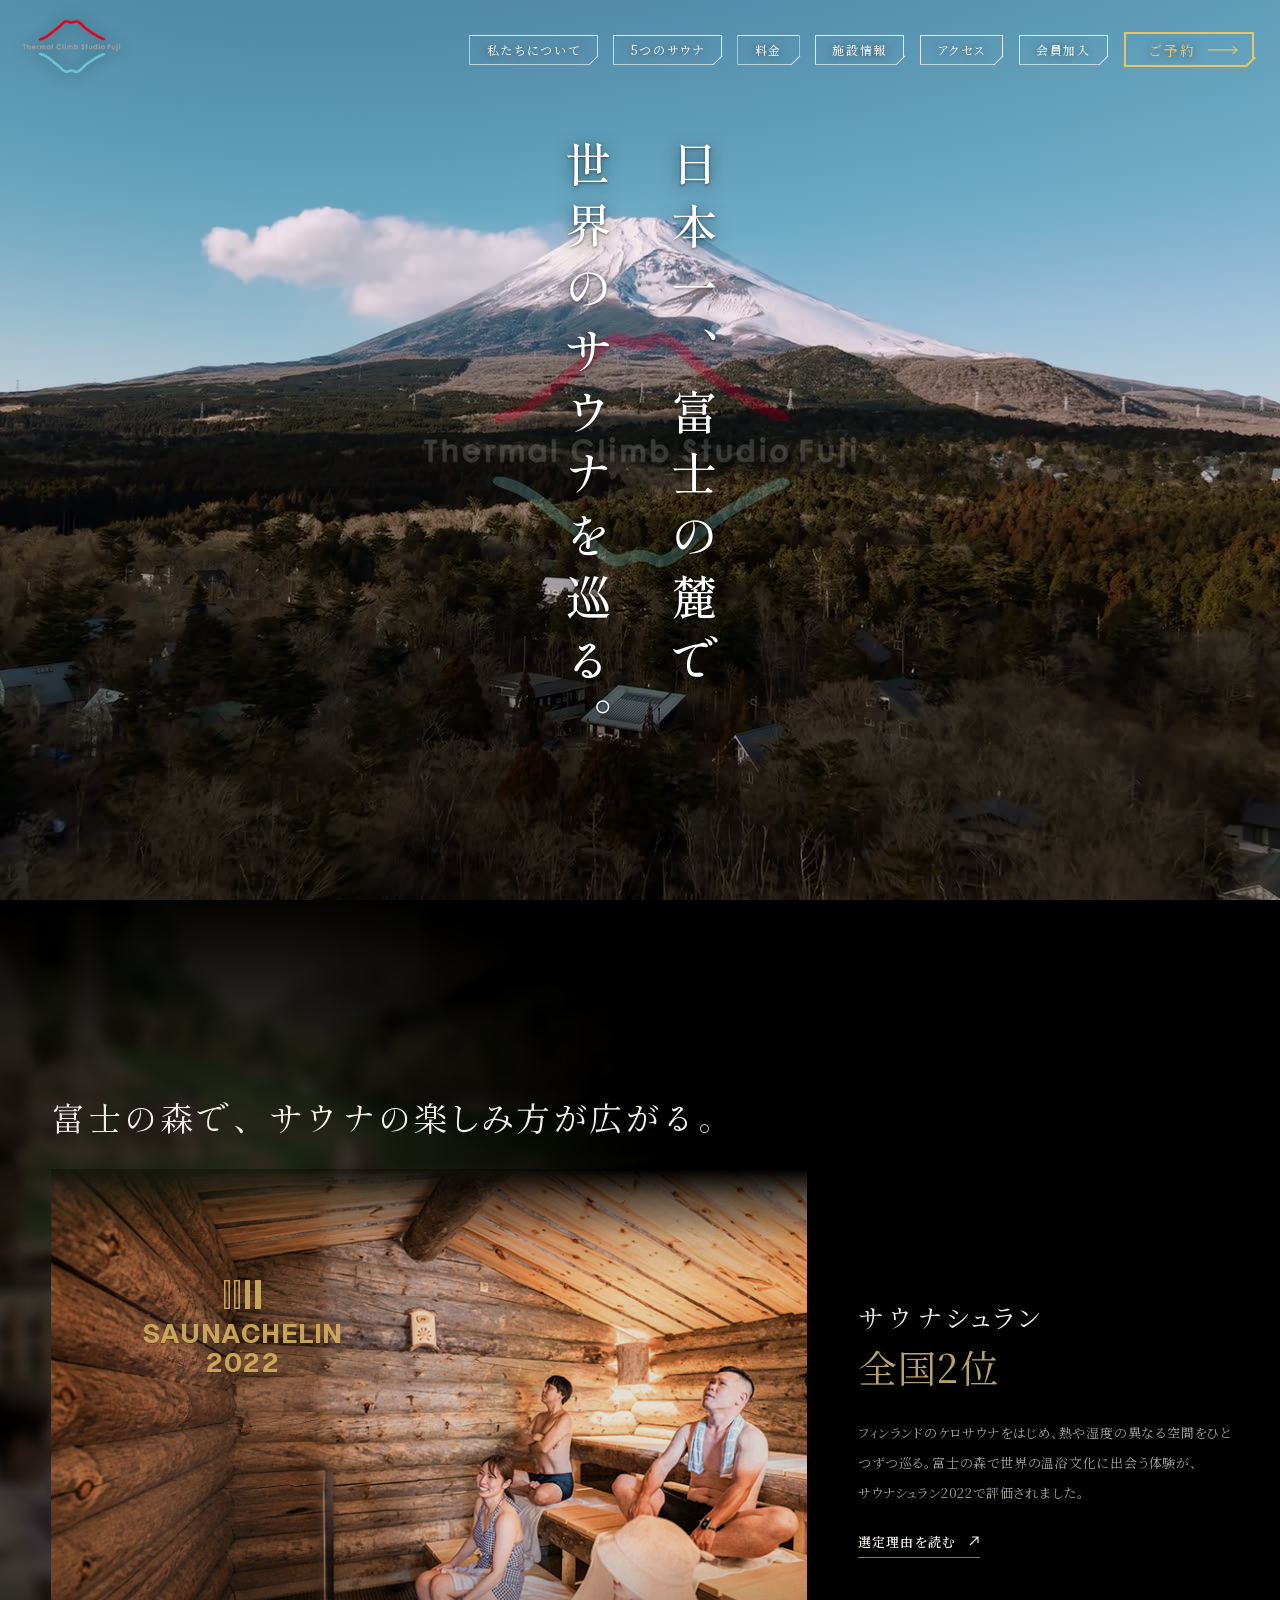
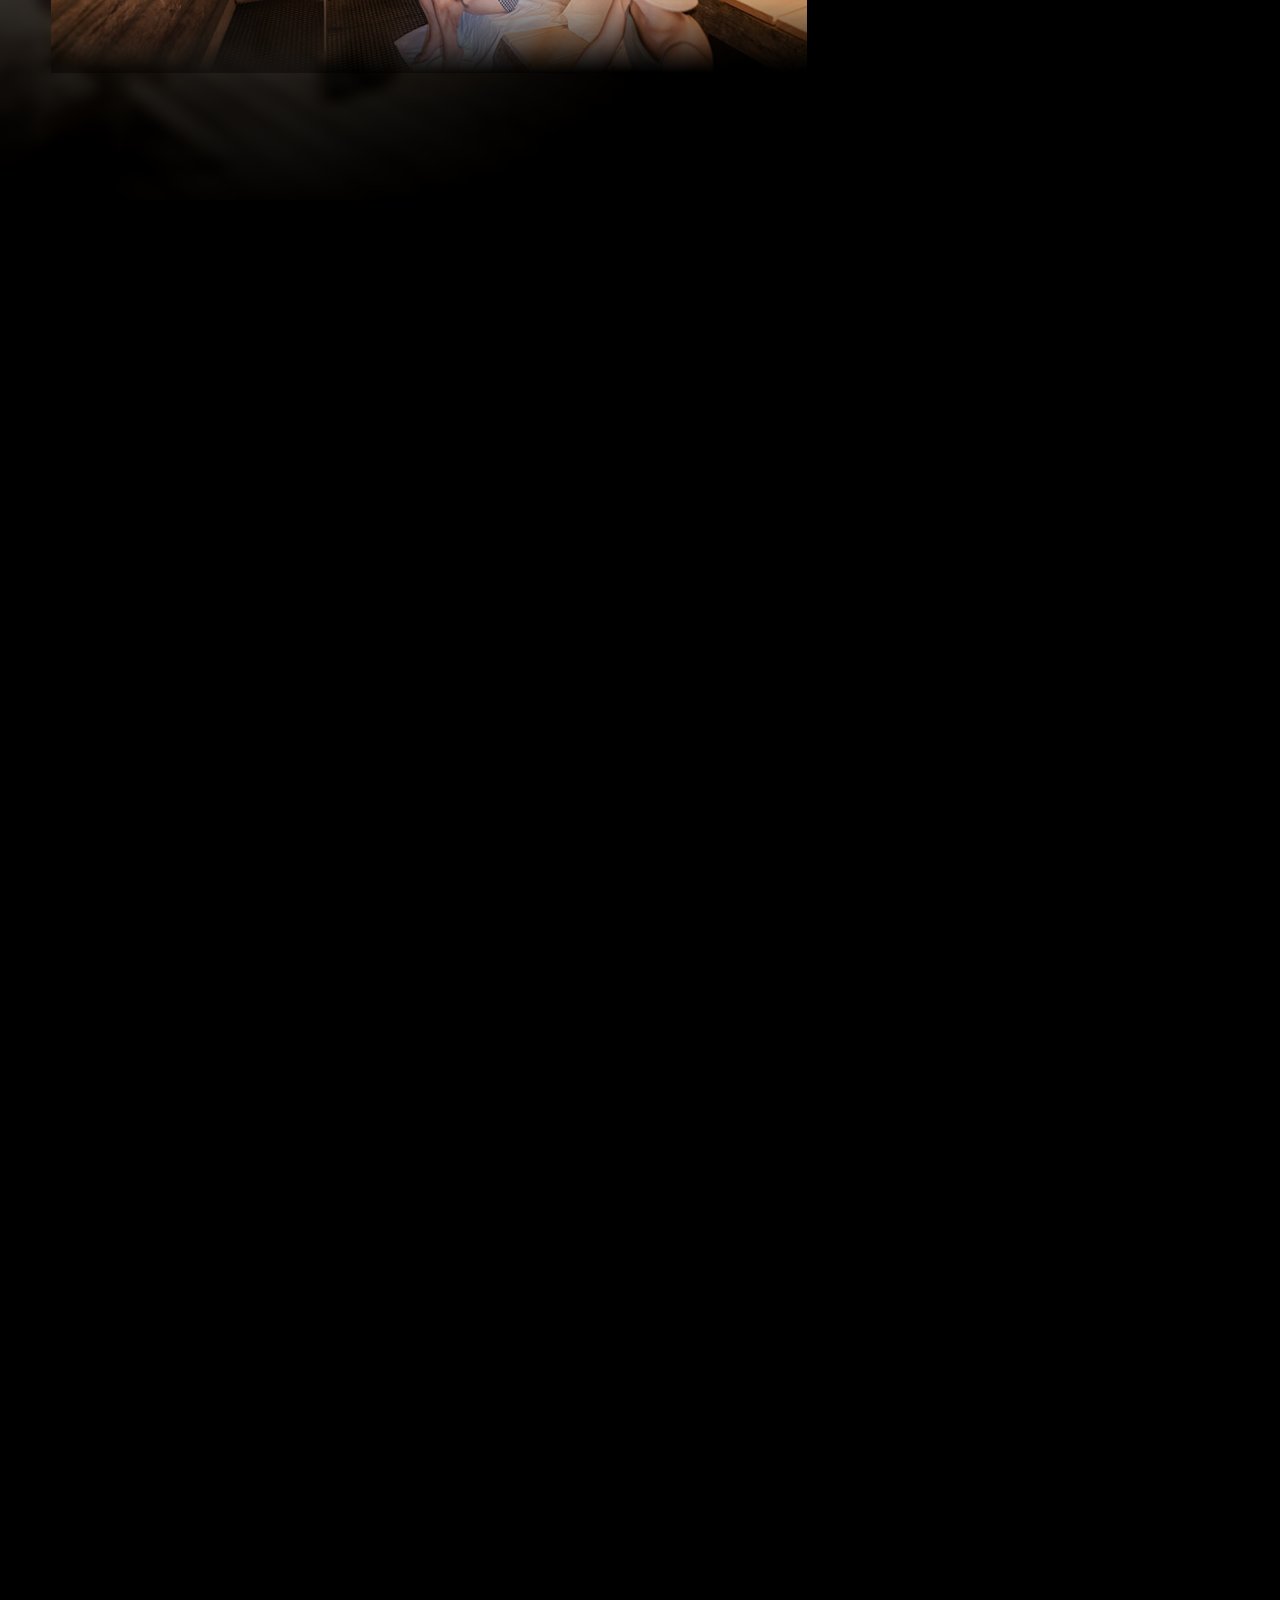
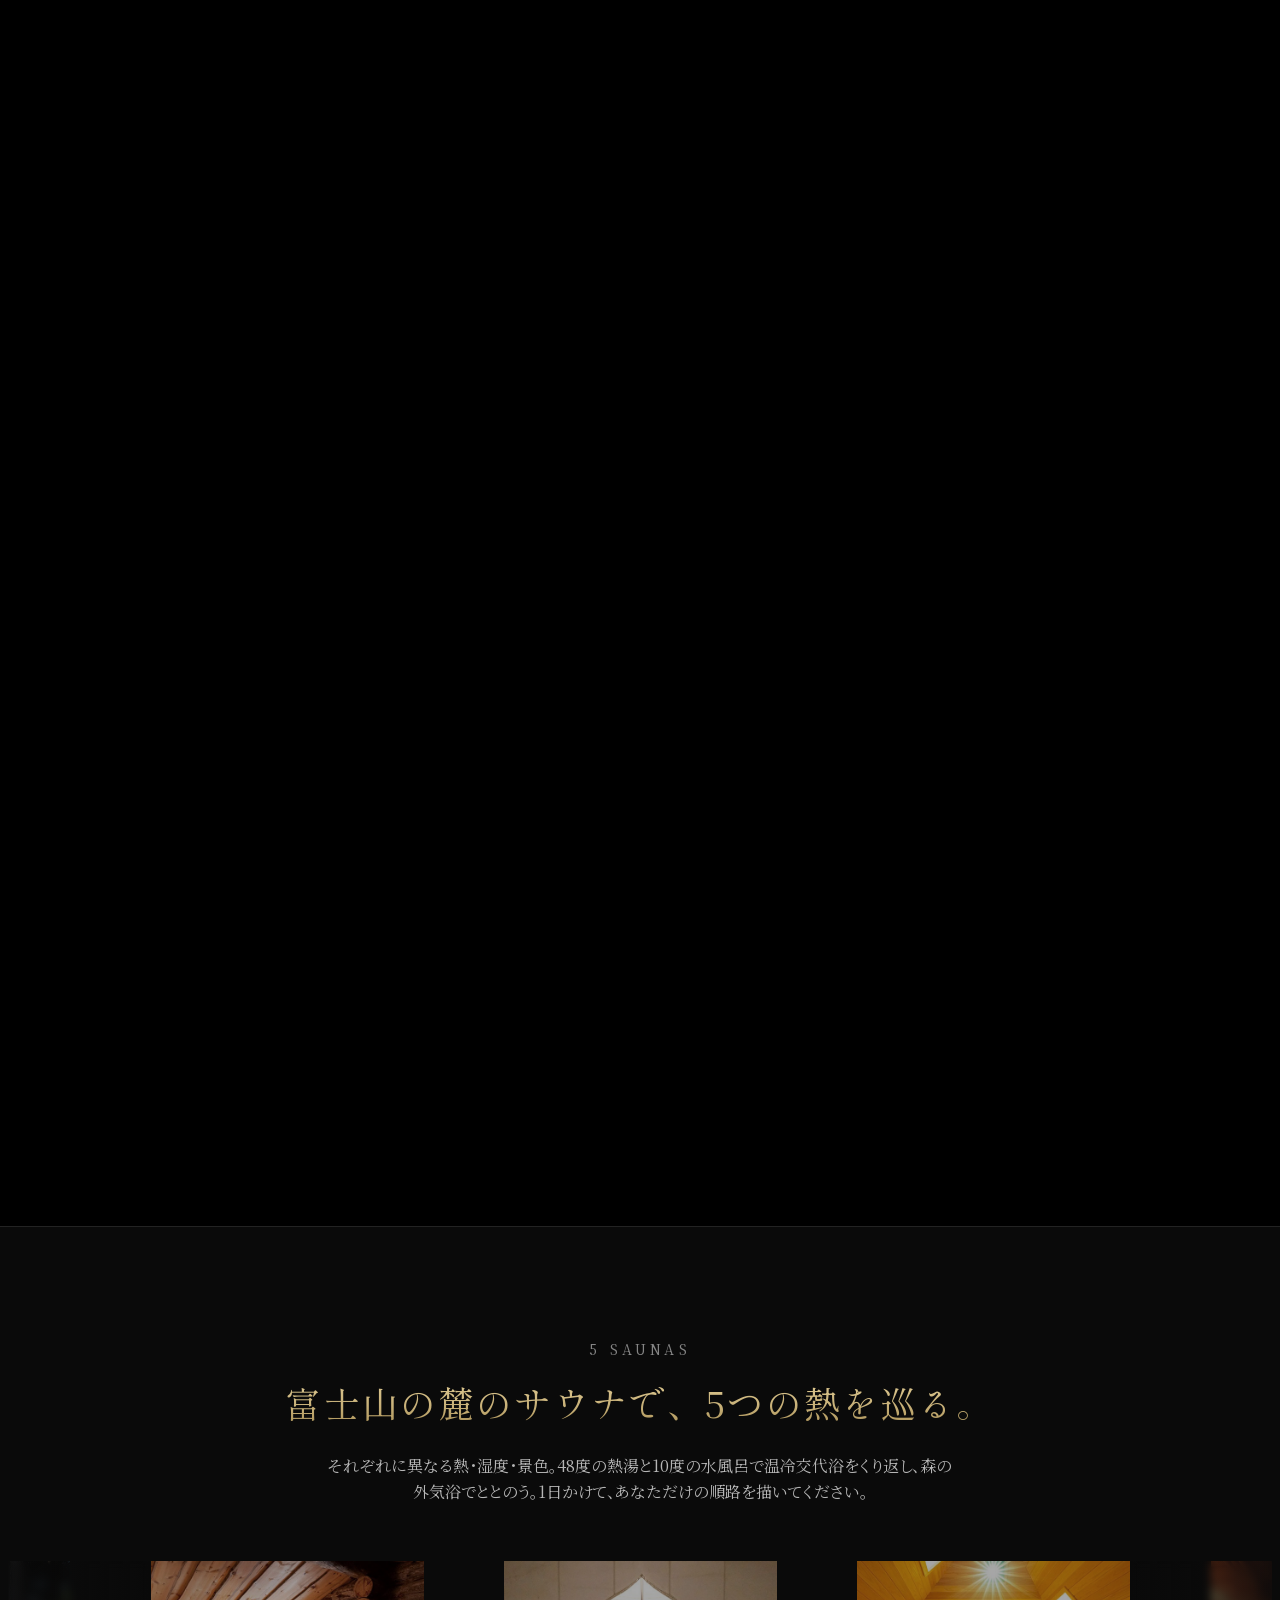
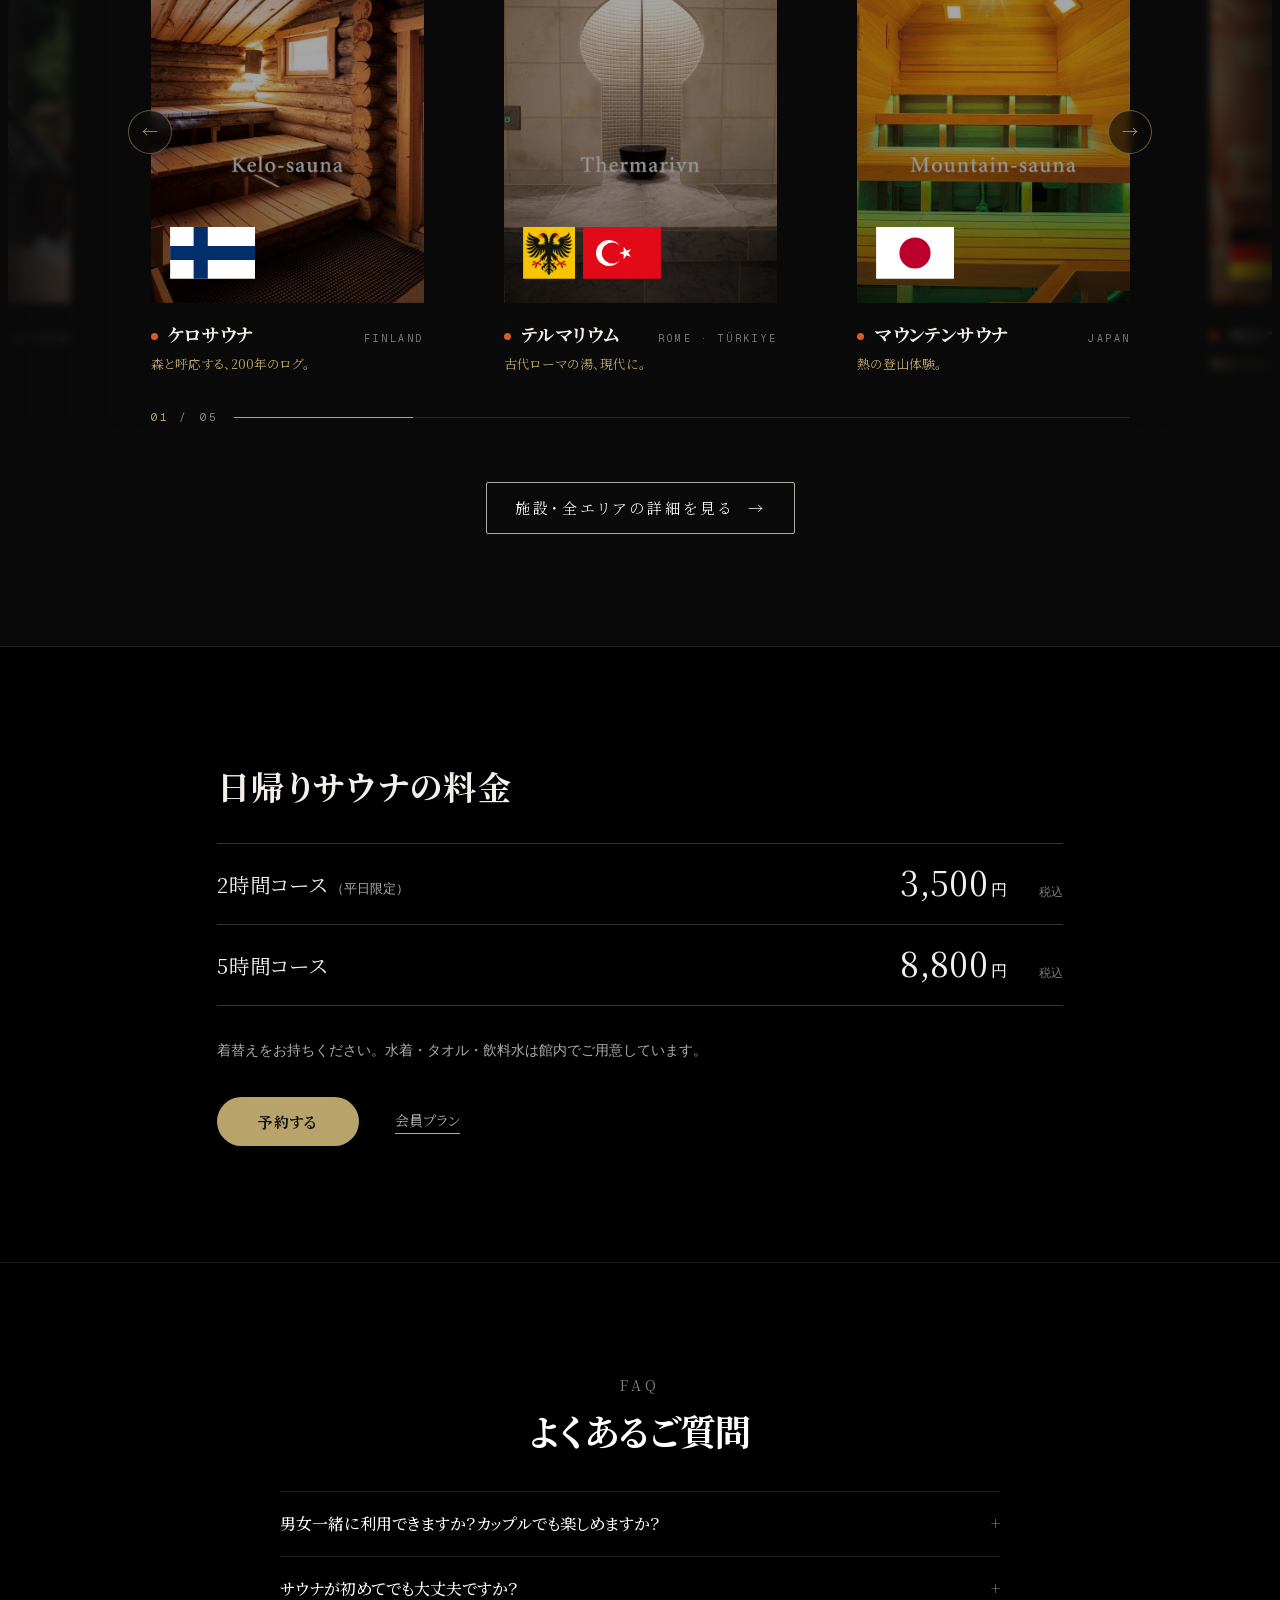
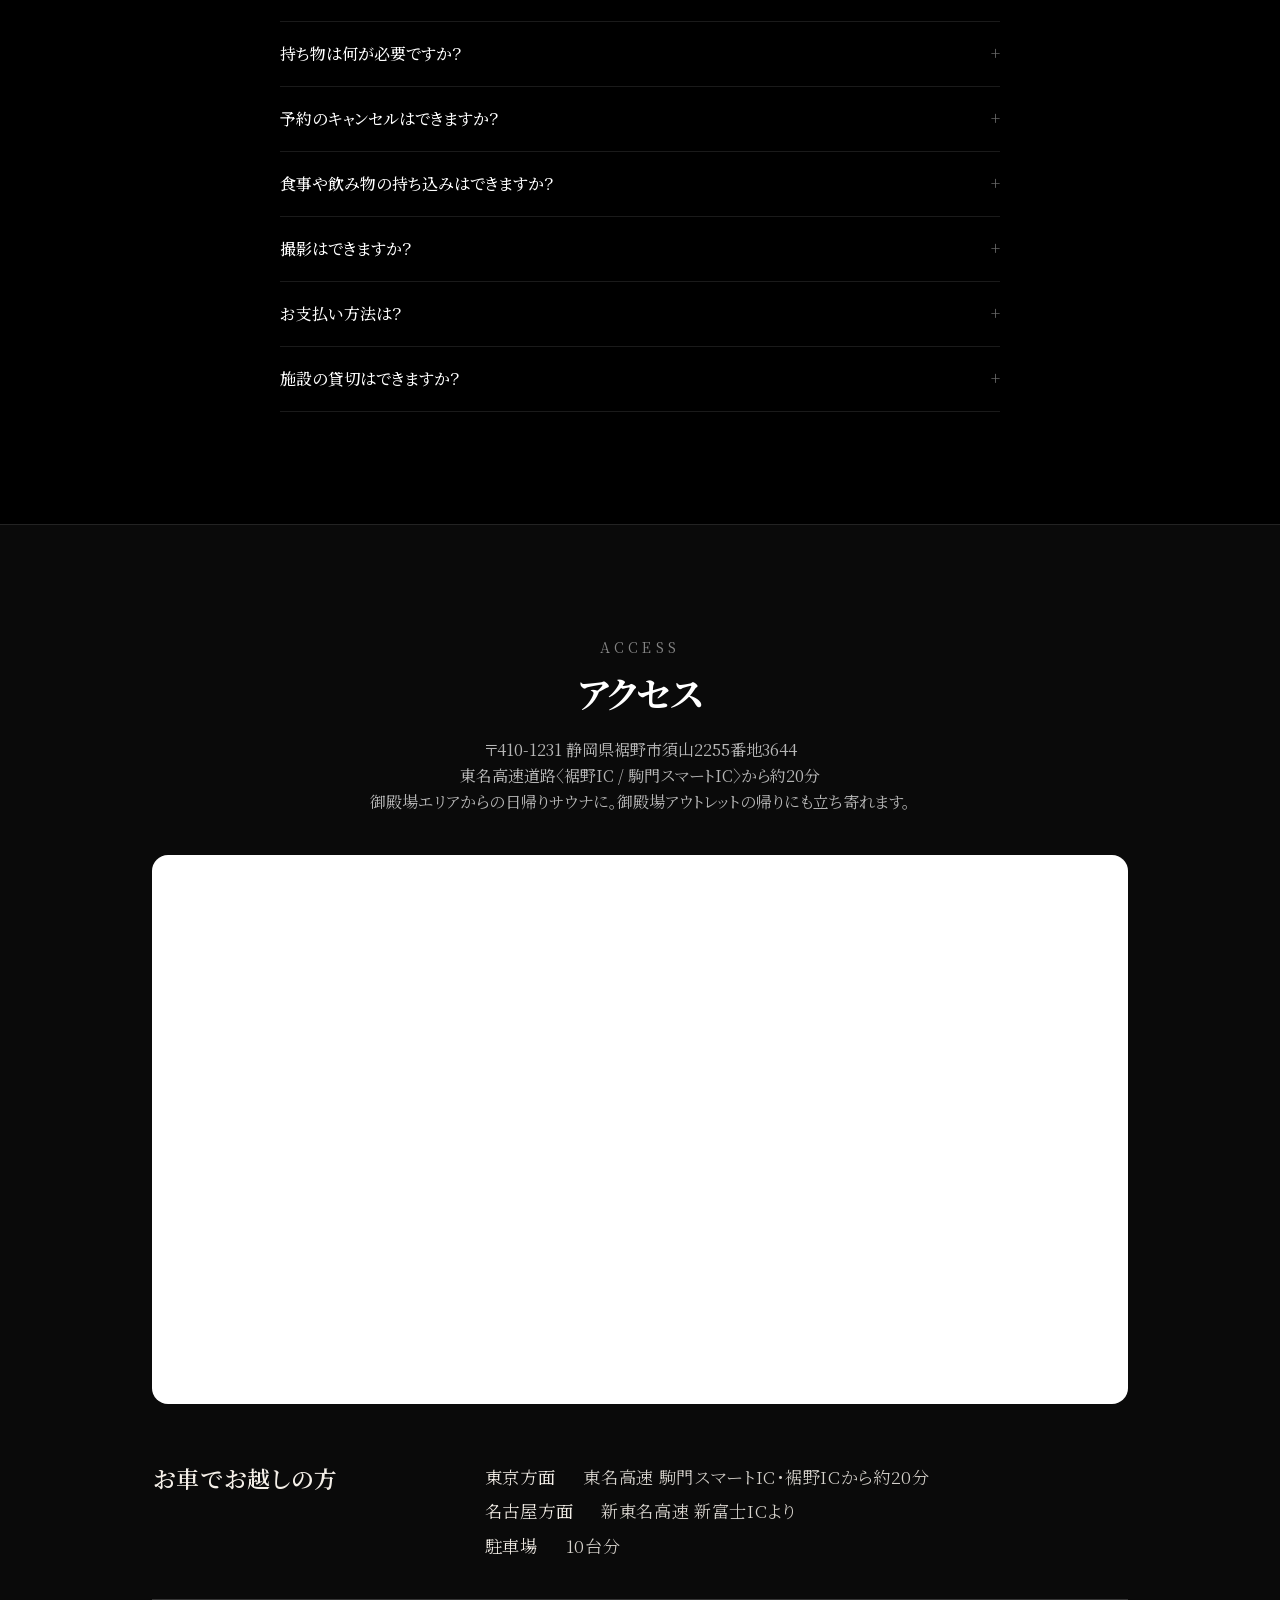
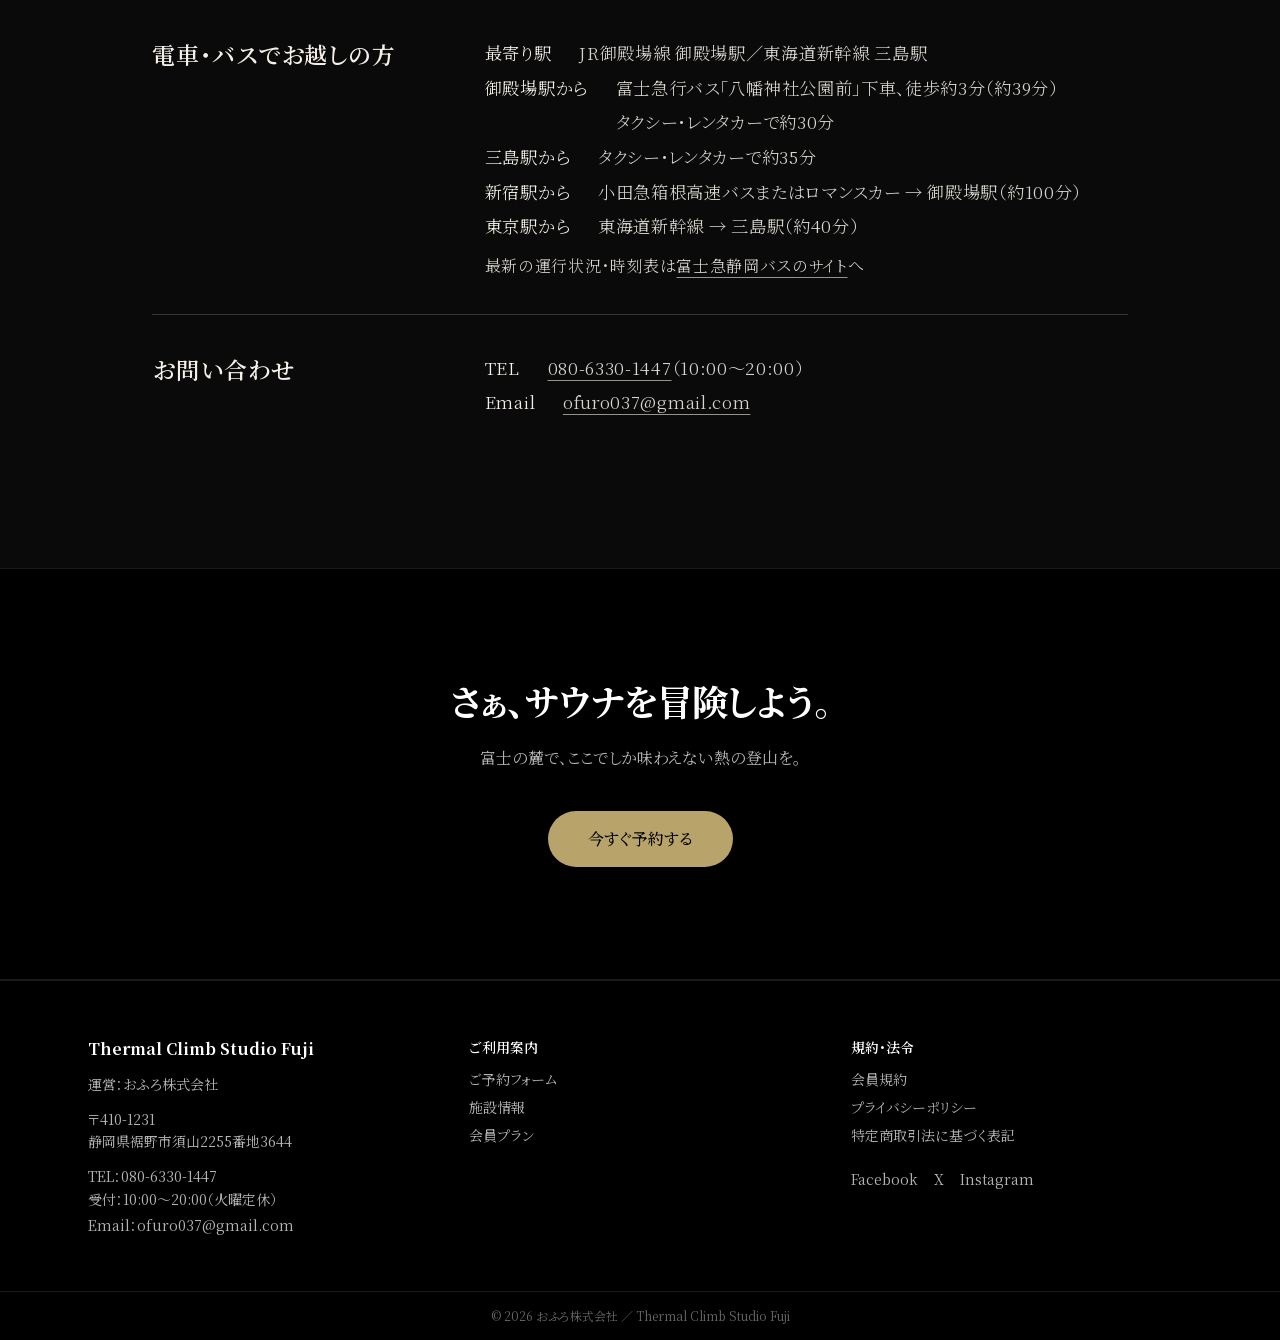
==== commit 5aa8b151: "feat: トップと施設ページの表示を調整 - 施設写真を自動スライド（ループ）にして拡大 - サウナスライダーの左右に前後カードをぼかして表示、ホバーで少し明るく - 特徴セクションの見出し整理・0" ====
--- a/index.html
+++ b/index.html
@@ -1,5 +1,5 @@
 <!DOCTYPE html><html data-dpl-id="dpl_AZvFHL9CX429n7FeoehMb6datbYC" lang="ja" class="geist_a71539c9-module__T19VSG__variable geist_mono_8d43a2aa-module__8Li5zG__variable noto_serif_jp_3b721ba7-module__rPXfAG__variable cormorant_garamond_f540a0a-module__4r6MKG__variable h-full antialiased"><head><meta charSet="utf-8"/><meta name="viewport" content="width=device-width, initial-scale=1"/><link rel="preload" href="fonts/01e4147cff8141ee-s.p.10ked.7w885.g.woff2" as="font" crossorigin="" type="font/woff2"/><link rel="preload" href="fonts/68d0ad77fd2c49e3-s.p.0wghyr-.6qbey.woff2" as="font" crossorigin="" type="font/woff2"/><link rel="preload" href="fonts/797e433ab948586e-s.p.08e28id.o-okb.woff2" as="font" crossorigin="" type="font/woff2"/><link rel="preload" href="fonts/caa3a2e1cccd8315-s.p.09~u27dqhyhd6.woff2" as="font" crossorigin="" type="font/woff2"/><link rel="preload" as="image" imageSrcSet="images/logo.png 1x, images/logo.png 2x"/><link rel="preload" as="image" imageSrcSet="images/hero.jpg 640w, images/hero.jpg 750w, images/hero.jpg 828w, images/hero.jpg 1080w, images/hero.jpg 1200w, images/hero.jpg 1920w, images/hero.jpg 2048w, images/hero.jpg 2560w, images/hero.jpg 3840w" imageSizes="100vw" fetchPriority="high"/><link rel="preload" as="image" imageSrcSet="images/sauna-kelo.jpg 256w, images/sauna-kelo.jpg 384w, images/sauna-kelo.jpg 640w, images/sauna-kelo.jpg 750w, images/sauna-kelo.jpg 828w, images/sauna-kelo.jpg 1080w, images/sauna-kelo.jpg 1200w, images/sauna-kelo.jpg 1920w, images/sauna-kelo.jpg 2048w, images/sauna-kelo.jpg 2560w, images/sauna-kelo.jpg 3840w" imageSizes="(min-width: 768px) 40vw, 100vw"/><link rel="preload" as="image" imageSrcSet="images/sauna-thermarium.jpg 256w, images/sauna-thermarium.jpg 384w, images/sauna-thermarium.jpg 640w, images/sauna-thermarium.jpg 750w, images/sauna-thermarium.jpg 828w, images/sauna-thermarium.jpg 1080w, images/sauna-thermarium.jpg 1200w, images/sauna-thermarium.jpg 1920w, images/sauna-thermarium.jpg 2048w, images/sauna-thermarium.jpg 2560w, images/sauna-thermarium.jpg 3840w" imageSizes="(min-width: 768px) 40vw, 100vw"/><link rel="stylesheet" href="css/0m20eisfmp-5b.css" data-precedence="next"/><link rel="stylesheet" href="css/0h_nvp_7jebjj.css" data-precedence="next"/><link rel="stylesheet" href="css/15p80.1glvsb0.css" data-precedence="next"/><link rel="stylesheet" href="css/heat-cards.css"/>
-<link rel="stylesheet" href="css/features.css"/><link rel="stylesheet" href="css/features-hero.css"/>
+<link rel="stylesheet" href="css/features.css"/><link rel="stylesheet" href="css/features-bg.css"/><link rel="stylesheet" href="css/features-hero.css"/>
 <link rel="stylesheet" href="css/price.css"/><link rel="stylesheet" href="css/access.css"/>
 <link rel="stylesheet" href="css/sauna-detail.css"/><meta name="next-size-adjust" content=""/><title>静岡・裾野のサウナ｜Thermal Climb Studio Fuji（サーマルクライムスタジオ富士）— 富士山の麓で5つのサウナを巡る</title><meta name="description" content="静岡県裾野市のサウナ施設「サーマルクライムスタジオ富士」。SAUNACHELIN（サウナシュラン）2022 全国第2位。富士山の麓で、温度の違う5つのサウナと、48度から10度までの温冷交代浴を巡る&quot;熱の登山&quot;体験ができます。日帰り5時間コース¥8,800、手ぶらでOK、都内から約1時間半。"/><meta property="og:title" content="静岡・裾野のサウナ｜Thermal Climb Studio Fuji（サーマルクライムスタジオ富士）"/><meta property="og:description" content="SAUNACHELIN（サウナシュラン）2022 全国第2位。富士山の麓で5つのサウナと48度〜10度の温冷交代浴を巡る、静岡・裾野のサウナ施設。"/><meta property="og:locale" content="ja_JP"/><meta property="og:type" content="website"/><meta name="twitter:card" content="summary"/><meta name="twitter:title" content="静岡・裾野のサウナ｜Thermal Climb Studio Fuji（サーマルクライムスタジオ富士）"/><meta name="twitter:description" content="SAUNACHELIN（サウナシュラン）2022 全国第2位。富士山の麓で5つのサウナと48度〜10度の温冷交代浴を巡る、静岡・裾野のサウナ施設。"/><link rel="icon" href="icon.png" sizes="512x512" type="image/png"/><style id="hero-fullscreen">
 :root { --header-h: calc(5rem + 1px); }
@@ -80,17 +80,17 @@
 }
 #site-header > div {
   max-width: none; height: auto;
-  padding: clamp(8px, 1.2vw, 18px) clamp(16px, 2vw, 32px) 0 clamp(4px, .6vw, 12px);
+  padding: clamp(4px, .5vw, 8px) clamp(16px, 2vw, 32px) 0 clamp(4px, .6vw, 12px);
   align-items: flex-start;
 }
 #site-header > div > a img {
-  height: clamp(72px, 8.5vw, 124px); width: auto;
+  height: clamp(56px, 6.2vw, 92px); width: auto;
   filter: drop-shadow(0 1px 8px rgba(0,0,0,.45));
 }
 #site-header nav {
-  gap: clamp(12px, 1.6vw, 24px);
-  margin-top: clamp(26px, 2.9vw, 42px);
-  font-size: clamp(13px, 1.05vw, 16px);
+  gap: clamp(10px, 1.2vw, 18px);
+  margin-top: clamp(16px, 2vw, 28px);
+  font-size: clamp(12px, .9vw, 14px);
 }
 /* Tag-shaped links: thin frame with a cut bottom-right corner */
 #site-header nav a {
@@ -131,7 +131,7 @@
 /* The video runs under the header, up to the very top */
 :root { --header-h: 0px; }
 html { scroll-padding-top: 6rem; }
-</style></head><body class="min-h-full bg-gray-50 text-gray-900 font-serif-jp"><div hidden=""><!--$--><!--/$--></div><div class="min-h-screen flex flex-col bg-black text-white"><header id="site-header" class="sticky top-0 z-40 bg-black/80 backdrop-blur-md border-b border-white/10"><div class="mx-auto max-w-7xl px-4 lg:px-6 h-20 flex items-center justify-between"><a class="flex items-center hover:opacity-90 transition" href="./"><img alt="Thermal Climb Studio Fuji" width="720" height="453" decoding="async" data-nimg="1" class="h-11 w-auto" style="color:transparent" srcSet="images/logo.png 1x, images/logo.png 2x" src="images/logo.png"/></a><nav class="hidden lg:flex items-center gap-7 text-sm tracking-wide"><a class="text-white/80 hover:text-[#b8a36a] transition" href="./#features">私たちについて</a><a class="text-white/80 hover:text-[#b8a36a] transition" href="./#saunas">5つのサウナ</a><a class="text-white/80 hover:text-[#b8a36a] transition" href="./#plans">料金</a><a class="text-white/80 hover:text-[#b8a36a] transition" href="facility/">施設情報</a><a class="text-white/80 hover:text-[#b8a36a] transition" href="./#access">アクセス</a><a class="text-white/80 hover:text-[#b8a36a] transition" href="plans/membership/">会員加入</a><a class="border border-[#b8a36a] text-[#b8a36a] hover:bg-[#b8a36a] hover:text-black px-5 py-2 rounded-full text-sm font-medium transition" href="book/"><span>ご予約</span><svg class="nav-arrow" viewBox="0 0 40 12" aria-hidden="true"><path d="M0 6h38M32 1l6 5-6 5" fill="none" stroke="currentColor" stroke-width="1.4"/></svg></a></nav><button type="button" class="lg:hidden p-2 -mr-2 text-white" aria-label="メニュー"><svg class="w-6 h-6" fill="none" stroke="currentColor" viewBox="0 0 24 24"><path stroke-linecap="round" stroke-linejoin="round" stroke-width="2" d="M4 6h16M4 12h16M4 18h16"></path></svg></button></div></header><main class="flex-1"><section class="relative overflow-hidden hero-fullscreen"><div class="absolute inset-0"><video id="hero-video" aria-hidden="true" autoPlay="" loop="" muted="" playsInline="" preload="auto" poster="images/about-poster.jpg" disablePictureInPicture="" disableRemotePlayback="" class="absolute inset-0 w-full h-full object-cover"><source src="videos/about.h265.mp4" type='video/mp4; codecs="hvc1"'/><source src="videos/about.mp4" type="video/mp4"/></video></div><div id="hero-copy" class="relative mx-auto max-w-6xl px-4 lg:px-6 pt-24 pb-28 lg:pt-40 lg:pb-44 text-white"><div class="hero-layout"><p class="hero-vtitle" aria-label="日本一、富士の麓で世界のサウナを巡る。"><span aria-hidden="true"><span class="col"><span class="ch" style="--i:0">日</span><span class="ch" style="--i:1">本</span><span class="ch" style="--i:2">一</span><span class="ch" style="--i:3">、</span><span class="ch" style="--i:4">富</span><span class="ch" style="--i:5">士</span><span class="ch" style="--i:6">の</span><span class="ch" style="--i:7">麓</span><span class="ch" style="--i:8">で</span></span><span class="col"><span class="ch" style="--i:9">世</span><span class="ch" style="--i:10">界</span><span class="ch" style="--i:11">の</span><span class="ch" style="--i:12">サ</span><span class="ch" style="--i:13">ウ</span><span class="ch" style="--i:14">ナ</span><span class="ch" style="--i:15">を</span><span class="ch" style="--i:16">巡</span><span class="ch" style="--i:17">る</span><span class="ch" style="--i:18">。</span></span></span></p><h1 class="hero-sr-only">静岡・裾野のサウナ｜<span class="uppercase">Thermal Climb Studio Fuji</span>（サーマルクライムスタジオ富士）</h1></div></div></section><section id="features" class="tf" aria-labelledby="tf-title"><div class="tf__pin"><div class="tf__glow" aria-hidden="true"></div><div class="tf__head"><div class="tf__intro"><p class="tf__eyebrow">The Thermal Climb</p><h2 id="tf-title" class="tf__title">富士の森で、サウナの楽しみ方が広がる。</h2></div></div><div class="tf__viewport"><ul class="tf__list"><li class="tf__item tf__item--hero" id="tf-item-0"><figure class="tf__fig tf__fig--main tf-fade"><img src="images/gallery-1-wide.jpg" alt="ケロサウナでくつろぐ利用者" loading="lazy" decoding="async"/><span class="tf__award" aria-hidden="true"><span class="tf__award-mark"><i></i><i></i><i></i><i></i></span>SAUNACHELIN<br/>2022</span></figure><div class="tf__copy tf-fade"><h3 class="tf__name">サウナシュラン<em>全国2位</em></h3><p class="tf__text">フィンランドのケロサウナをはじめ、熱や湿度の異なる空間をひとつずつ巡る。富士の森で世界の温浴文化に出会う体験が、サウナシュラン2022で評価されました。</p><a class="tf__link" href="#saunas">選定理由を読む<svg viewBox="0 0 12 12" fill="none" stroke="currentColor" stroke-width="1.2" aria-hidden="true"><path d="M2 10 10 2M4 2h6v6"/></svg></a></div></li><li class="tf__item" id="tf-item-1"><figure class="tf__fig tf__fig--main tf-fade"><img src="images/mizu-05.jpg" alt="段状のベンチが続くマウンテンサウナ" loading="lazy" decoding="async"/></figure><figure class="tf__fig tf__fig--sub tf-fade"><img src="images/gallery-2.jpg" alt="サウナで汗を流す利用者" loading="lazy" decoding="async"/></figure><div class="tf__copy tf-fade"><p class="tf__label">Thermal Climb</p><h3 class="tf__name">熱の登山<em>高低差 3m超</em></h3><p class="tf__text">マウンテンサウナは3m超の高低差で30°C以上の温度差をつくる、立体的な熱の空間。段をのぼるほど熱が増し、自分のペースで熱の頂を目指します。</p><a class="tf__link" href="#saunas">5つのサウナを見る<svg viewBox="0 0 12 12" fill="none" stroke="currentColor" stroke-width="1.2" aria-hidden="true"><path d="M2 10 10 2M4 2h6v6"/></svg></a></div></li><li class="tf__item" id="tf-item-2"><figure class="tf__fig tf__fig--main tf-fade"><img src="images/gallery-4.jpg" alt="木の壁に囲まれた浴槽でくつろぐ利用者" loading="lazy" decoding="async"/></figure><figure class="tf__fig tf__fig--sub tf-fade"><img src="images/mizu-04.jpg" alt="木組みの外観の浴室棟" loading="lazy" decoding="async"/></figure><div class="tf__copy tf-fade"><p class="tf__label">Neutral Bath</p><h3 class="tf__name">不感浴<em>体温に近い湯</em></h3><p class="tf__text">熱さも冷たさも感じない、体温に近い湯にただ身をあずける。巡った熱をゆっくりとほどき、森の静けさのなかで心と身体を整えていきます。</p><a class="tf__link" href="facility/">施設情報を見る<svg viewBox="0 0 12 12" fill="none" stroke="currentColor" stroke-width="1.2" aria-hidden="true"><path d="M2 10 10 2M4 2h6v6"/></svg></a></div></li></ul></div></div></section><section id="saunas" class="py-20 lg:py-28 bg-neutral-950 border-y border-white/10"><div class="mx-auto max-w-6xl px-4 lg:px-6"><div class="text-center max-w-2xl mx-auto"><p class="text-sm tracking-[0.3em] text-white/50 uppercase">5 Saunas</p><h2 class="mt-4 text-3xl md:text-4xl font-bold tracking-tight">富士山の麓のサウナで、5つの熱を巡る。</h2><p class="mt-6 text-white/70 leading-relaxed">それぞれに異なる熱・湿度・景色。48度の熱湯と10度の水風呂で温冷交代浴をくり返し、森の外気浴でととのう。1日かけて、あなただけの順路を描いてください。</p></div><div class="heat-stage"><div class="heat-grid" id="heat-track" tabindex="0" aria-label="サウナ一覧（横にスライド）"><article class="heat-card heat-reveal" style="--i:0" tabindex="0" aria-label="ケロサウナ"><div class="heat-card__media"><img src="images/sauna-kelo-noflag.jpg" alt="ケロサウナ" loading="lazy" decoding="async"/><div class="heat-card__flags"><img class="heat-flag" src="images/flags/fi.svg" alt="フィンランド国旗" decoding="async"/></div></div><h3 class="heat-card__name"><span class="heat-card__dot"></span>ケロサウナ<span class="heat-card__country">Finland</span></h3><p class="heat-card__tagline">森と呼応する、200年のログ。</p></article><article class="heat-card heat-reveal" style="--i:1" tabindex="0" aria-label="テルマリウム"><div class="heat-card__media"><img src="images/sauna-thermarium-noflag.jpg" alt="テルマリウム" loading="lazy" decoding="async"/><div class="heat-card__flags"><img class="heat-flag" src="images/flags/hre.webp" alt="神聖ローマ帝国の旗" decoding="async"/><img class="heat-flag" src="images/flags/tr.svg" alt="トルコ国旗" decoding="async"/></div></div><h3 class="heat-card__name"><span class="heat-card__dot"></span>テルマリウム<span class="heat-card__country">Rome · Türkiye</span></h3><p class="heat-card__tagline">古代ローマの湯、現代に。</p></article><article class="heat-card heat-reveal" style="--i:2" tabindex="0" aria-label="マウンテンサウナ"><div class="heat-card__media"><img src="images/sauna-mountain-noflag.jpg" alt="マウンテンサウナ" loading="lazy" decoding="async"/><div class="heat-card__flags"><img class="heat-flag" src="images/flags/jp.svg" alt="日本国旗" decoding="async"/></div></div><h3 class="heat-card__name"><span class="heat-card__dot"></span>マウンテンサウナ<span class="heat-card__country">Japan</span></h3><p class="heat-card__tagline">熱の登山体験。</p></article><article class="heat-card heat-reveal" style="--i:3" tabindex="0" aria-label="ベンベルグサウナ"><div class="heat-card__media"><img src="images/sauna-bemberg-noflag.jpg" alt="ベンベルグサウナ" loading="lazy" decoding="async"/><div class="heat-card__flags"><img class="heat-flag" src="images/flags/de.svg" alt="ドイツ国旗" decoding="async"/></div></div><h3 class="heat-card__name"><span class="heat-card__dot"></span>ベンベルグサウナ<span class="heat-card__country">Germany</span></h3><p class="heat-card__tagline">熱をマイルドに包み込む。</p></article><article class="heat-card heat-reveal" style="--i:4" tabindex="0" aria-label="キャンプ（エコ）サウナ"><div class="heat-card__media"><img class="heat-card__photo--camp" src="images/sauna-eco-1.jpg" alt="キャンプ（エコ）サウナ" loading="lazy" decoding="async"/></div><h3 class="heat-card__name"><span class="heat-card__dot"></span>キャンプ（エコ）サウナ<span class="heat-card__country">Outdoor</span></h3><p class="heat-card__tagline">星空と焚き火を望む。</p></article></div><div class="heat-nav"><p class="heat-nav__count" aria-live="polite"><span class="heat-nav__now">01</span> / 05</p><div class="heat-nav__bar" aria-hidden="true"><span class="heat-nav__fill"></span></div><button type="button" class="heat-nav__btn" data-dir="-1" aria-label="前のサウナへ" aria-controls="heat-track">&#8592;</button><button type="button" class="heat-nav__btn" data-dir="1" aria-label="次のサウナへ" aria-controls="heat-track">&#8594;</button></div></div><div class="mt-14 text-center"><a class="heat-more" href="facility/">施設・全エリアの詳細を見る<span class="heat-more__arrow" aria-hidden="true">&#8594;</span></a></div></div></section><section id="plans" class="pr" aria-labelledby="pr-title"><div class="pr__inner"><h2 id="pr-title" class="pr__title">日帰りサウナの料金</h2><dl class="pr__list"><div class="pr__row"><dt class="pr__name">2時間コース<small class="pr__limit">（平日限定）</small></dt><dd class="pr__price"><span class="pr__num">3,500</span><span class="pr__yen">円</span><span class="pr__tax">税込</span></dd></div><div class="pr__row"><dt class="pr__name">5時間コース</dt><dd class="pr__price"><span class="pr__num">8,800</span><span class="pr__yen">円</span><span class="pr__tax">税込</span></dd></div></dl><p class="pr__info">着替えをお持ちください。水着・タオル・飲料水は館内でご用意しています。</p><div class="pr__actions"><a class="pr__book" href="book/">予約する</a><a class="pr__member" href="plans/membership/">会員プラン</a></div></div></section><section class="py-16 lg:py-20"><div class="mx-auto max-w-6xl px-4 lg:px-6"><div class="text-center max-w-2xl mx-auto mb-10"><p class="text-sm tracking-[0.3em] text-white/50 uppercase">Gallery</p><h2 class="mt-4 text-3xl md:text-4xl font-bold tracking-tight">ギャラリー</h2></div><div class="grid grid-cols-2 md:grid-cols-3 gap-3 md:gap-4"><div class="relative aspect-square overflow-hidden rounded-xl bg-white/5"><img alt="ギャラリー 1" loading="lazy" decoding="async" data-nimg="fill" class="object-cover hover:scale-105 transition duration-500" style="position:absolute;height:100%;width:100%;left:0;top:0;right:0;bottom:0;color:transparent" sizes="(min-width: 768px) 33vw, 50vw" srcSet="images/gallery-1.jpg 256w, images/gallery-1.jpg 384w, images/gallery-1.jpg 640w, images/gallery-1.jpg 750w, images/gallery-1.jpg 828w, images/gallery-1.jpg 1080w, images/gallery-1.jpg 1200w, images/gallery-1.jpg 1920w, images/gallery-1.jpg 2048w, images/gallery-1.jpg 2560w, images/gallery-1.jpg 3840w" src="images/gallery-1.jpg"/></div><div class="relative aspect-square overflow-hidden rounded-xl bg-white/5"><img alt="ギャラリー 2" loading="lazy" decoding="async" data-nimg="fill" class="object-cover hover:scale-105 transition duration-500" style="position:absolute;height:100%;width:100%;left:0;top:0;right:0;bottom:0;color:transparent" sizes="(min-width: 768px) 33vw, 50vw" srcSet="images/gallery-2.jpg 256w, images/gallery-2.jpg 384w, images/gallery-2.jpg 640w, images/gallery-2.jpg 750w, images/gallery-2.jpg 828w, images/gallery-2.jpg 1080w, images/gallery-2.jpg 1200w, images/gallery-2.jpg 1920w, images/gallery-2.jpg 2048w, images/gallery-2.jpg 2560w, images/gallery-2.jpg 3840w" src="images/gallery-2.jpg"/></div><div class="relative aspect-square overflow-hidden rounded-xl bg-white/5"><img alt="ギャラリー 3" loading="lazy" decoding="async" data-nimg="fill" class="object-cover hover:scale-105 transition duration-500" style="position:absolute;height:100%;width:100%;left:0;top:0;right:0;bottom:0;color:transparent" sizes="(min-width: 768px) 33vw, 50vw" srcSet="images/gallery-3.jpg 256w, images/gallery-3.jpg 384w, images/gallery-3.jpg 640w, images/gallery-3.jpg 750w, images/gallery-3.jpg 828w, images/gallery-3.jpg 1080w, images/gallery-3.jpg 1200w, images/gallery-3.jpg 1920w, images/gallery-3.jpg 2048w, images/gallery-3.jpg 2560w, images/gallery-3.jpg 3840w" src="images/gallery-3.jpg"/></div><div class="relative aspect-square overflow-hidden rounded-xl bg-white/5"><img alt="ギャラリー 4" loading="lazy" decoding="async" data-nimg="fill" class="object-cover hover:scale-105 transition duration-500" style="position:absolute;height:100%;width:100%;left:0;top:0;right:0;bottom:0;color:transparent" sizes="(min-width: 768px) 33vw, 50vw" srcSet="images/gallery-4.jpg 256w, images/gallery-4.jpg 384w, images/gallery-4.jpg 640w, images/gallery-4.jpg 750w, images/gallery-4.jpg 828w, images/gallery-4.jpg 1080w, images/gallery-4.jpg 1200w, images/gallery-4.jpg 1920w, images/gallery-4.jpg 2048w, images/gallery-4.jpg 2560w, images/gallery-4.jpg 3840w" src="images/gallery-4.jpg"/></div><div class="relative aspect-square overflow-hidden rounded-xl bg-white/5"><img alt="ギャラリー 5" loading="lazy" decoding="async" data-nimg="fill" class="object-cover hover:scale-105 transition duration-500" style="position:absolute;height:100%;width:100%;left:0;top:0;right:0;bottom:0;color:transparent" sizes="(min-width: 768px) 33vw, 50vw" srcSet="images/gallery-5.jpg 256w, images/gallery-5.jpg 384w, images/gallery-5.jpg 640w, images/gallery-5.jpg 750w, images/gallery-5.jpg 828w, images/gallery-5.jpg 1080w, images/gallery-5.jpg 1200w, images/gallery-5.jpg 1920w, images/gallery-5.jpg 2048w, images/gallery-5.jpg 2560w, images/gallery-5.jpg 3840w" src="images/gallery-5.jpg"/></div><div class="relative aspect-square overflow-hidden rounded-xl bg-white/5"><img alt="ギャラリー 6" loading="lazy" decoding="async" data-nimg="fill" class="object-cover hover:scale-105 transition duration-500" style="position:absolute;height:100%;width:100%;left:0;top:0;right:0;bottom:0;color:transparent" sizes="(min-width: 768px) 33vw, 50vw" srcSet="images/gallery-6.jpg 256w, images/gallery-6.jpg 384w, images/gallery-6.jpg 640w, images/gallery-6.jpg 750w, images/gallery-6.jpg 828w, images/gallery-6.jpg 1080w, images/gallery-6.jpg 1200w, images/gallery-6.jpg 1920w, images/gallery-6.jpg 2048w, images/gallery-6.jpg 2560w, images/gallery-6.jpg 3840w" src="images/gallery-6.jpg"/></div></div></div></section><section id="faq" class="py-20 lg:py-28"><div class="mx-auto max-w-3xl px-4 lg:px-6"><div class="text-center"><p class="text-sm tracking-[0.3em] text-white/50 uppercase">FAQ</p><h2 class="mt-4 text-3xl md:text-4xl font-bold tracking-tight">よくあるご質問</h2></div><div class="mt-10 divide-y divide-white/10 border-y border-white/10"><details class="group py-5"><summary class="flex items-center justify-between cursor-pointer list-none font-medium">男女一緒に利用できますか？カップルでも楽しめますか？<span class="ml-4 text-white/40 group-open:rotate-45 transition-transform">+</span></summary><p class="mt-3 text-sm text-white/70 leading-relaxed">水着着用のため、男女一緒にお楽しみいただけます。カップルやご夫婦、男女混合のグループにもおすすめです。</p></details><details class="group py-5"><summary class="flex items-center justify-between cursor-pointer list-none font-medium">サウナが初めてでも大丈夫ですか？<span class="ml-4 text-white/40 group-open:rotate-45 transition-transform">+</span></summary><p class="mt-3 text-sm text-white/70 leading-relaxed">はい。手ぶらでお越しいただけ、スタッフが巡り方をご案内しますので、初心者の方も安心してお楽しみください。</p></details><details class="group py-5"><summary class="flex items-center justify-between cursor-pointer list-none font-medium">持ち物は何が必要ですか？<span class="ml-4 text-white/40 group-open:rotate-45 transition-transform">+</span></summary><p class="mt-3 text-sm text-white/70 leading-relaxed">水着は無料でレンタル可能（男性は競泳水着、女性はビキニタイプ）。着替えのみお持ちください。タオル・飲料水は館内でご提供します。</p></details><details class="group py-5"><summary class="flex items-center justify-between cursor-pointer list-none font-medium">予約のキャンセルはできますか？<span class="ml-4 text-white/40 group-open:rotate-45 transition-transform">+</span></summary><p class="mt-3 text-sm text-white/70 leading-relaxed">7〜4日前のキャンセル20%、3〜2日前50%、前日80%、当日・無連絡100%のキャンセル料を頂戴します。</p></details><details class="group py-5"><summary class="flex items-center justify-between cursor-pointer list-none font-medium">食事や飲み物の持ち込みはできますか？<span class="ml-4 text-white/40 group-open:rotate-45 transition-transform">+</span></summary><p class="mt-3 text-sm text-white/70 leading-relaxed">館内のサウナバーで富士の天然水・各種ドリンク・軽食をご用意しております。外部からの飲食物持ち込みはご遠慮ください。</p></details><details class="group py-5"><summary class="flex items-center justify-between cursor-pointer list-none font-medium">撮影はできますか？<span class="ml-4 text-white/40 group-open:rotate-45 transition-transform">+</span></summary><p class="mt-3 text-sm text-white/70 leading-relaxed">撮影は可能です。他のお客様のプライバシーにご配慮の上、お楽しみください。</p></details><details class="group py-5"><summary class="flex items-center justify-between cursor-pointer list-none font-medium">お支払い方法は？<span class="ml-4 text-white/40 group-open:rotate-45 transition-transform">+</span></summary><p class="mt-3 text-sm text-white/70 leading-relaxed">現地でのお支払いとなります（現金・各種キャッシュレス決済対応）。</p></details><details class="group py-5"><summary class="flex items-center justify-between cursor-pointer list-none font-medium">施設の貸切はできますか？<span class="ml-4 text-white/40 group-open:rotate-45 transition-transform">+</span></summary><p class="mt-3 text-sm text-white/70 leading-relaxed">施設の貸切も可能です。料金や詳細は、メールまたは電話で直接お問い合わせください。</p></details></div></div></section><section id="access" class="py-20 lg:py-28 bg-neutral-950 border-t border-white/10"><div class="mx-auto max-w-5xl px-4 lg:px-6"><div class="text-center max-w-2xl mx-auto"><p class="text-sm tracking-[0.3em] text-white/50 uppercase">Access</p><h2 class="mt-4 text-3xl md:text-4xl font-bold tracking-tight">アクセス</h2><p class="mt-6 text-white/70 leading-relaxed">〒410-1231 静岡県裾野市須山2255番地3644<br/>東名高速道路〈裾野IC / 駒門スマートIC〉から約20分<br/>御殿場エリアからの日帰りサウナに。御殿場アウトレットの帰りにも立ち寄れます。</p></div><div class="mt-10 aspect-video rounded-2xl overflow-hidden border border-white/10 bg-white"><iframe title="Thermal Climb Studio Fuji 地図" src="https://www.google.com/maps?q=%E9%9D%99%E5%B2%A1%E7%9C%8C%E8%A3%BE%E9%87%8E%E5%B8%82%E9%A0%88%E5%B1%B12255-3644&amp;output=embed" loading="lazy" referrerPolicy="no-referrer-when-downgrade" class="w-full h-full"></iframe></div><dl class="ac"><div class="ac__row"><dt class="ac__head">お車でお越しの方</dt><dd class="ac__body"><dl class="ac__items"><div class="ac__item"><dt>東京方面</dt><dd><span>東名高速 駒門スマートIC・裾野ICから約20分</span></dd></div><div class="ac__item"><dt>名古屋方面</dt><dd><span>新東名高速 新富士ICより</span></dd></div><div class="ac__item"><dt>駐車場</dt><dd><span>10台分</span></dd></div></dl></dd></div><div class="ac__row"><dt class="ac__head">電車・バスでお越しの方</dt><dd class="ac__body"><dl class="ac__items"><div class="ac__item"><dt>最寄り駅</dt><dd><span>JR御殿場線 御殿場駅／東海道新幹線 三島駅</span></dd></div><div class="ac__item"><dt>御殿場駅から</dt><dd><span>富士急行バス「八幡神社公園前」下車、徒歩約3分（約39分）</span><span>タクシー・レンタカーで約30分</span></dd></div><div class="ac__item"><dt>三島駅から</dt><dd><span>タクシー・レンタカーで約35分</span></dd></div><div class="ac__item"><dt>新宿駅から</dt><dd><span>小田急箱根高速バスまたはロマンスカー → 御殿場駅（約100分）</span></dd></div><div class="ac__item"><dt>東京駅から</dt><dd><span>東海道新幹線 → 三島駅（約40分）</span></dd></div></dl><p class="ac__note">最新の運行状況・時刻表は<a href="https://www.fujikyu-bus.co.jp/" target="_blank" rel="noopener noreferrer">富士急静岡バスのサイト</a>へ</p></dd></div><div class="ac__row"><dt class="ac__head">お問い合わせ</dt><dd class="ac__body"><dl class="ac__items"><div class="ac__item"><dt>TEL</dt><dd><span><a href="tel:08063301447">080-6330-1447</a>（10:00〜20:00）</span></dd></div><div class="ac__item"><dt>Email</dt><dd><span><a href="mailto:ofuro037@gmail.com">ofuro037@gmail.com</a></span></dd></div></dl></dd></div></dl></div></section><section class="py-20 lg:py-28 bg-black text-white border-y border-white/10"><div class="mx-auto max-w-3xl px-4 lg:px-6 text-center"><h2 class="text-3xl md:text-4xl font-bold tracking-tight">さぁ、サウナを冒険しよう。</h2><p class="mt-6 text-white/70 leading-relaxed">富士の麓で、ここでしか味わえない熱の登山を。</p><div class="mt-10"><a class="inline-flex justify-center items-center bg-[#b8a36a] text-black px-10 py-4 rounded-full font-medium hover:bg-[#c9b57c] transition" href="book/">今すぐ予約する</a></div></div></section><!--$--><!--/$--></main><footer class="bg-black text-white/70 border-t border-white/10"><div class="mx-auto max-w-6xl px-4 lg:px-6 py-14 grid grid-cols-1 md:grid-cols-3 gap-10 text-sm"><div><p class="font-bold text-white text-base">Thermal Climb Studio Fuji</p><p class="mt-3 leading-relaxed">運営：おふろ株式会社</p><p class="mt-3 leading-relaxed">〒410-1231<br/>静岡県裾野市須山2255番地3644</p><p class="mt-3 leading-relaxed">TEL：<a href="tel:08063301447" class="hover:text-white">080-6330-1447</a><br/>受付：10:00〜20:00（火曜定休）</p><p class="mt-1">Email：<a href="mailto:ofuro037@gmail.com" class="hover:text-white break-all">ofuro037@gmail.com</a></p></div><div><p class="font-semibold text-white">ご利用案内</p><ul class="mt-3 space-y-2"><li><a class="hover:text-white" href="book/">ご予約フォーム</a></li><li><a class="hover:text-white" href="facility/">施設情報</a></li><li><a class="hover:text-white" href="plans/membership/">会員プラン</a></li></ul></div><div><p class="font-semibold text-white">規約・法令</p><ul class="mt-3 space-y-2"><li><a class="hover:text-white" href="terms/">会員規約</a></li><li><a class="hover:text-white" href="privacy/">プライバシーポリシー</a></li><li><a class="hover:text-white" href="transaction/">特定商取引法に基づく表記</a></li></ul><p class="mt-6 flex gap-4"><a href="https://fb.me/saunaclub37" target="_blank" rel="noreferrer" class="hover:text-white">Facebook</a><a href="https://twitter.com/clubsauna37" target="_blank" rel="noreferrer" class="hover:text-white">X</a><a href="https://www.instagram.com/saunaclub37/" target="_blank" rel="noreferrer" class="hover:text-white">Instagram</a></p></div></div><div class="border-t border-white/10 text-xs py-4 text-center text-white/40">© <!-- -->2026<!-- --> おふろ株式会社 ／ Thermal Climb Studio Fuji</div></footer></div><script id="hero-reveal-script">
+</style></head><body class="min-h-full bg-gray-50 text-gray-900 font-serif-jp"><div hidden=""><!--$--><!--/$--></div><div class="min-h-screen flex flex-col bg-black text-white"><header id="site-header" class="sticky top-0 z-40 bg-black/80 backdrop-blur-md border-b border-white/10"><div class="mx-auto max-w-7xl px-4 lg:px-6 h-20 flex items-center justify-between"><a class="flex items-center hover:opacity-90 transition" href="./"><img alt="Thermal Climb Studio Fuji" width="720" height="453" decoding="async" data-nimg="1" class="h-11 w-auto" style="color:transparent" srcSet="images/logo.png 1x, images/logo.png 2x" src="images/logo.png"/></a><nav class="hidden lg:flex items-center gap-7 text-sm tracking-wide"><a class="text-white/80 hover:text-[#b8a36a] transition" href="./#features">私たちについて</a><a class="text-white/80 hover:text-[#b8a36a] transition" href="./#saunas">5つのサウナ</a><a class="text-white/80 hover:text-[#b8a36a] transition" href="./#plans">料金</a><a class="text-white/80 hover:text-[#b8a36a] transition" href="facility/">施設情報</a><a class="text-white/80 hover:text-[#b8a36a] transition" href="./#access">アクセス</a><a class="text-white/80 hover:text-[#b8a36a] transition" href="plans/membership/">会員加入</a><a class="border border-[#b8a36a] text-[#b8a36a] hover:bg-[#b8a36a] hover:text-black px-5 py-2 rounded-full text-sm font-medium transition" href="book/"><span>ご予約</span><svg class="nav-arrow" viewBox="0 0 40 12" aria-hidden="true"><path d="M0 6h38M32 1l6 5-6 5" fill="none" stroke="currentColor" stroke-width="1.4"/></svg></a></nav><button type="button" class="lg:hidden p-2 -mr-2 text-white" aria-label="メニュー"><svg class="w-6 h-6" fill="none" stroke="currentColor" viewBox="0 0 24 24"><path stroke-linecap="round" stroke-linejoin="round" stroke-width="2" d="M4 6h16M4 12h16M4 18h16"></path></svg></button></div></header><main class="flex-1"><section class="relative overflow-hidden hero-fullscreen"><div class="absolute inset-0"><video id="hero-video" aria-hidden="true" autoPlay="" loop="" muted="" playsInline="" preload="auto" poster="images/about-poster.jpg" disablePictureInPicture="" disableRemotePlayback="" class="absolute inset-0 w-full h-full object-cover"><source src="videos/about.h265.mp4" type='video/mp4; codecs="hvc1"'/><source src="videos/about.mp4" type="video/mp4"/></video></div><div id="hero-copy" class="relative mx-auto max-w-6xl px-4 lg:px-6 pt-24 pb-28 lg:pt-40 lg:pb-44 text-white"><div class="hero-layout"><p class="hero-vtitle" aria-label="日本一、富士の麓で世界のサウナを巡る。"><span aria-hidden="true"><span class="col"><span class="ch" style="--i:0">日</span><span class="ch" style="--i:1">本</span><span class="ch" style="--i:2">一</span><span class="ch" style="--i:3">、</span><span class="ch" style="--i:4">富</span><span class="ch" style="--i:5">士</span><span class="ch" style="--i:6">の</span><span class="ch" style="--i:7">麓</span><span class="ch" style="--i:8">で</span></span><span class="col"><span class="ch" style="--i:9">世</span><span class="ch" style="--i:10">界</span><span class="ch" style="--i:11">の</span><span class="ch" style="--i:12">サ</span><span class="ch" style="--i:13">ウ</span><span class="ch" style="--i:14">ナ</span><span class="ch" style="--i:15">を</span><span class="ch" style="--i:16">巡</span><span class="ch" style="--i:17">る</span><span class="ch" style="--i:18">。</span></span></span></p><h1 class="hero-sr-only">静岡・裾野のサウナ｜<span class="uppercase">Thermal Climb Studio Fuji</span>（サーマルクライムスタジオ富士）</h1></div></div></section><section id="features" class="tf" aria-labelledby="tf-title"><div class="tf__pin"><div class="tf__bg" aria-hidden="true"></div><div class="tf__glow" aria-hidden="true"></div><div class="tf__head"><div class="tf__intro"><h2 id="tf-title" class="tf__title">富士の森で、サウナの楽しみ方が広がる。</h2></div></div><div class="tf__viewport"><ul class="tf__list"><li class="tf__item tf__item--hero" id="tf-item-0"><figure class="tf__fig tf__fig--main tf-fade"><img src="images/gallery-1-wide.jpg" alt="ケロサウナでくつろぐ利用者" loading="lazy" decoding="async"/><span class="tf__award" aria-hidden="true"><span class="tf__award-mark"><i></i><i></i><i></i><i></i></span>SAUNACHELIN<br/>2022</span></figure><div class="tf__copy tf-fade"><h3 class="tf__name">サウナシュラン<em>全国2位</em></h3><p class="tf__text">フィンランドのケロサウナをはじめ、熱や湿度の異なる空間をひとつずつ巡る。富士の森で世界の温浴文化に出会う体験が、サウナシュラン2022で評価されました。</p><a class="tf__link" href="#saunas">選定理由を読む<svg viewBox="0 0 12 12" fill="none" stroke="currentColor" stroke-width="1.2" aria-hidden="true"><path d="M2 10 10 2M4 2h6v6"/></svg></a></div></li><li class="tf__item tf__item--hero" id="tf-item-1"><figure class="tf__fig tf__fig--main tf-fade"><img src="images/gallery-2.jpg" alt="サウナで汗を流す利用者" loading="lazy" decoding="async" style="object-position:50% 0%"/></figure><div class="tf__copy tf-fade"><p class="tf__label">Thermal Climb</p><h3 class="tf__name">熱の登山<em>高低差 3m超</em></h3><p class="tf__text">マウンテンサウナは3m超の高低差で30°C以上の温度差をつくる、立体的な熱の空間。段をのぼるほど熱が増し、自分のペースで熱の頂を目指します。</p><a class="tf__link" href="#saunas">5つのサウナを見る<svg viewBox="0 0 12 12" fill="none" stroke="currentColor" stroke-width="1.2" aria-hidden="true"><path d="M2 10 10 2M4 2h6v6"/></svg></a></div></li><li class="tf__item tf__item--hero" id="tf-item-2"><figure class="tf__fig tf__fig--main tf-fade"><img src="images/gallery-4.jpg" alt="木の壁に囲まれた浴槽でくつろぐ利用者" loading="lazy" decoding="async"/></figure><div class="tf__copy tf-fade"><p class="tf__label">Neutral Bath</p><h3 class="tf__name">不感浴<em>体温に近い湯</em></h3><p class="tf__text">熱さも冷たさも感じない、体温に近い湯にただ身をあずける。巡った熱をゆっくりとほどき、森の静けさのなかで心と身体を整えていきます。</p><a class="tf__link" href="facility/">施設情報を見る<svg viewBox="0 0 12 12" fill="none" stroke="currentColor" stroke-width="1.2" aria-hidden="true"><path d="M2 10 10 2M4 2h6v6"/></svg></a></div></li></ul></div></div></section><section id="saunas" class="py-20 lg:py-28 bg-neutral-950 border-y border-white/10"><div class="mx-auto max-w-6xl px-4 lg:px-6"><div class="text-center max-w-2xl mx-auto"><p class="text-sm tracking-[0.3em] text-white/50 uppercase">5 Saunas</p><h2 class="mt-4 text-3xl md:text-4xl font-bold tracking-tight">富士山の麓のサウナで、5つの熱を巡る。</h2><p class="mt-6 text-white/70 leading-relaxed">それぞれに異なる熱・湿度・景色。48度の熱湯と10度の水風呂で温冷交代浴をくり返し、森の外気浴でととのう。1日かけて、あなただけの順路を描いてください。</p></div><div class="heat-stage"><div class="heat-grid" id="heat-track" tabindex="0" aria-label="サウナ一覧（横にスライド）"><article class="heat-card heat-reveal" style="--i:0" tabindex="0" aria-label="ケロサウナ"><div class="heat-card__media"><img src="images/sauna-kelo-noflag.jpg" alt="ケロサウナ" loading="lazy" decoding="async"/><div class="heat-card__flags"><img class="heat-flag" src="images/flags/fi.svg" alt="フィンランド国旗" decoding="async"/></div></div><h3 class="heat-card__name"><span class="heat-card__dot"></span>ケロサウナ<span class="heat-card__country">Finland</span></h3><p class="heat-card__tagline">森と呼応する、200年のログ。</p></article><article class="heat-card heat-reveal" style="--i:1" tabindex="0" aria-label="テルマリウム"><div class="heat-card__media"><img src="images/sauna-thermarium-noflag.jpg" alt="テルマリウム" loading="lazy" decoding="async"/><div class="heat-card__flags"><img class="heat-flag" src="images/flags/hre.webp" alt="神聖ローマ帝国の旗" decoding="async"/><img class="heat-flag" src="images/flags/tr.svg" alt="トルコ国旗" decoding="async"/></div></div><h3 class="heat-card__name"><span class="heat-card__dot"></span>テルマリウム<span class="heat-card__country">Rome · Türkiye</span></h3><p class="heat-card__tagline">古代ローマの湯、現代に。</p></article><article class="heat-card heat-reveal" style="--i:2" tabindex="0" aria-label="マウンテンサウナ"><div class="heat-card__media"><img src="images/sauna-mountain-noflag.jpg" alt="マウンテンサウナ" loading="lazy" decoding="async"/><div class="heat-card__flags"><img class="heat-flag" src="images/flags/jp.svg" alt="日本国旗" decoding="async"/></div></div><h3 class="heat-card__name"><span class="heat-card__dot"></span>マウンテンサウナ<span class="heat-card__country">Japan</span></h3><p class="heat-card__tagline">熱の登山体験。</p></article><article class="heat-card heat-reveal" style="--i:3" tabindex="0" aria-label="ベンベルグサウナ"><div class="heat-card__media"><img src="images/sauna-bemberg-noflag.jpg" alt="ベンベルグサウナ" loading="lazy" decoding="async"/><div class="heat-card__flags"><img class="heat-flag" src="images/flags/de.svg" alt="ドイツ国旗" decoding="async"/></div></div><h3 class="heat-card__name"><span class="heat-card__dot"></span>ベンベルグサウナ<span class="heat-card__country">Germany</span></h3><p class="heat-card__tagline">熱をマイルドに包み込む。</p></article><article class="heat-card heat-reveal" style="--i:4" tabindex="0" aria-label="キャンプ（エコ）サウナ"><div class="heat-card__media"><img class="heat-card__photo--camp" src="images/sauna-eco-1.jpg" alt="キャンプ（エコ）サウナ" loading="lazy" decoding="async"/></div><h3 class="heat-card__name"><span class="heat-card__dot"></span>キャンプ（エコ）サウナ<span class="heat-card__country">Outdoor</span></h3><p class="heat-card__tagline">星空と焚き火を望む。</p></article></div><div class="heat-nav"><p class="heat-nav__count" aria-live="polite"><span class="heat-nav__now">01</span> / 05</p><div class="heat-nav__bar" aria-hidden="true"><span class="heat-nav__fill"></span></div><button type="button" class="heat-nav__btn" data-dir="-1" aria-label="前のサウナへ" aria-controls="heat-track">&#8592;</button><button type="button" class="heat-nav__btn" data-dir="1" aria-label="次のサウナへ" aria-controls="heat-track">&#8594;</button></div></div><div class="mt-14 text-center"><a class="heat-more" href="facility/">施設・全エリアの詳細を見る<span class="heat-more__arrow" aria-hidden="true">&#8594;</span></a></div></div></section><section id="plans" class="pr" aria-labelledby="pr-title"><div class="pr__inner"><h2 id="pr-title" class="pr__title">日帰りサウナの料金</h2><dl class="pr__list"><div class="pr__row"><dt class="pr__name">2時間コース<small class="pr__limit">（平日限定）</small></dt><dd class="pr__price"><span class="pr__num">3,500</span><span class="pr__yen">円</span><span class="pr__tax">税込</span></dd></div><div class="pr__row"><dt class="pr__name">5時間コース</dt><dd class="pr__price"><span class="pr__num">8,800</span><span class="pr__yen">円</span><span class="pr__tax">税込</span></dd></div></dl><p class="pr__info">着替えをお持ちください。水着・タオル・飲料水は館内でご用意しています。</p><div class="pr__actions"><a class="pr__book" href="book/">予約する</a><a class="pr__member" href="plans/membership/">会員プラン</a></div></div></section><section id="faq" class="py-20 lg:py-28"><div class="mx-auto max-w-3xl px-4 lg:px-6"><div class="text-center"><p class="text-sm tracking-[0.3em] text-white/50 uppercase">FAQ</p><h2 class="mt-4 text-3xl md:text-4xl font-bold tracking-tight">よくあるご質問</h2></div><div class="mt-10 divide-y divide-white/10 border-y border-white/10"><details class="group py-5"><summary class="flex items-center justify-between cursor-pointer list-none font-medium">男女一緒に利用できますか？カップルでも楽しめますか？<span class="ml-4 text-white/40 group-open:rotate-45 transition-transform">+</span></summary><p class="mt-3 text-sm text-white/70 leading-relaxed">水着着用のため、男女一緒にお楽しみいただけます。カップルやご夫婦、男女混合のグループにもおすすめです。</p></details><details class="group py-5"><summary class="flex items-center justify-between cursor-pointer list-none font-medium">サウナが初めてでも大丈夫ですか？<span class="ml-4 text-white/40 group-open:rotate-45 transition-transform">+</span></summary><p class="mt-3 text-sm text-white/70 leading-relaxed">はい。手ぶらでお越しいただけ、スタッフが巡り方をご案内しますので、初心者の方も安心してお楽しみください。</p></details><details class="group py-5"><summary class="flex items-center justify-between cursor-pointer list-none font-medium">持ち物は何が必要ですか？<span class="ml-4 text-white/40 group-open:rotate-45 transition-transform">+</span></summary><p class="mt-3 text-sm text-white/70 leading-relaxed">水着は無料でレンタル可能（男性は競泳水着、女性はビキニタイプ）。着替えのみお持ちください。タオル・飲料水は館内でご提供します。</p></details><details class="group py-5"><summary class="flex items-center justify-between cursor-pointer list-none font-medium">予約のキャンセルはできますか？<span class="ml-4 text-white/40 group-open:rotate-45 transition-transform">+</span></summary><p class="mt-3 text-sm text-white/70 leading-relaxed">7〜4日前のキャンセル20%、3〜2日前50%、前日80%、当日・無連絡100%のキャンセル料を頂戴します。</p></details><details class="group py-5"><summary class="flex items-center justify-between cursor-pointer list-none font-medium">食事や飲み物の持ち込みはできますか？<span class="ml-4 text-white/40 group-open:rotate-45 transition-transform">+</span></summary><p class="mt-3 text-sm text-white/70 leading-relaxed">館内のサウナバーで富士の天然水・各種ドリンク・軽食をご用意しております。外部からの飲食物持ち込みはご遠慮ください。</p></details><details class="group py-5"><summary class="flex items-center justify-between cursor-pointer list-none font-medium">撮影はできますか？<span class="ml-4 text-white/40 group-open:rotate-45 transition-transform">+</span></summary><p class="mt-3 text-sm text-white/70 leading-relaxed">撮影は可能です。他のお客様のプライバシーにご配慮の上、お楽しみください。</p></details><details class="group py-5"><summary class="flex items-center justify-between cursor-pointer list-none font-medium">お支払い方法は？<span class="ml-4 text-white/40 group-open:rotate-45 transition-transform">+</span></summary><p class="mt-3 text-sm text-white/70 leading-relaxed">現地でのお支払いとなります（現金・各種キャッシュレス決済対応）。</p></details><details class="group py-5"><summary class="flex items-center justify-between cursor-pointer list-none font-medium">施設の貸切はできますか？<span class="ml-4 text-white/40 group-open:rotate-45 transition-transform">+</span></summary><p class="mt-3 text-sm text-white/70 leading-relaxed">施設の貸切も可能です。料金や詳細は、メールまたは電話で直接お問い合わせください。</p></details></div></div></section><section id="access" class="py-20 lg:py-28 bg-neutral-950 border-t border-white/10"><div class="mx-auto max-w-5xl px-4 lg:px-6"><div class="text-center max-w-2xl mx-auto"><p class="text-sm tracking-[0.3em] text-white/50 uppercase">Access</p><h2 class="mt-4 text-3xl md:text-4xl font-bold tracking-tight">アクセス</h2><p class="mt-6 text-white/70 leading-relaxed">〒410-1231 静岡県裾野市須山2255番地3644<br/>東名高速道路〈裾野IC / 駒門スマートIC〉から約20分<br/>御殿場エリアからの日帰りサウナに。御殿場アウトレットの帰りにも立ち寄れます。</p></div><div class="mt-10 aspect-video rounded-2xl overflow-hidden border border-white/10 bg-white"><iframe title="Thermal Climb Studio Fuji 地図" src="https://www.google.com/maps?q=%E9%9D%99%E5%B2%A1%E7%9C%8C%E8%A3%BE%E9%87%8E%E5%B8%82%E9%A0%88%E5%B1%B12255-3644&amp;output=embed" loading="lazy" referrerPolicy="no-referrer-when-downgrade" class="w-full h-full"></iframe></div><dl class="ac"><div class="ac__row"><dt class="ac__head">お車でお越しの方</dt><dd class="ac__body"><dl class="ac__items"><div class="ac__item"><dt>東京方面</dt><dd><span>東名高速 駒門スマートIC・裾野ICから約20分</span></dd></div><div class="ac__item"><dt>名古屋方面</dt><dd><span>新東名高速 新富士ICより</span></dd></div><div class="ac__item"><dt>駐車場</dt><dd><span>10台分</span></dd></div></dl></dd></div><div class="ac__row"><dt class="ac__head">電車・バスでお越しの方</dt><dd class="ac__body"><dl class="ac__items"><div class="ac__item"><dt>最寄り駅</dt><dd><span>JR御殿場線 御殿場駅／東海道新幹線 三島駅</span></dd></div><div class="ac__item"><dt>御殿場駅から</dt><dd><span>富士急行バス「八幡神社公園前」下車、徒歩約3分（約39分）</span><span>タクシー・レンタカーで約30分</span></dd></div><div class="ac__item"><dt>三島駅から</dt><dd><span>タクシー・レンタカーで約35分</span></dd></div><div class="ac__item"><dt>新宿駅から</dt><dd><span>小田急箱根高速バスまたはロマンスカー → 御殿場駅（約100分）</span></dd></div><div class="ac__item"><dt>東京駅から</dt><dd><span>東海道新幹線 → 三島駅（約40分）</span></dd></div></dl><p class="ac__note">最新の運行状況・時刻表は<a href="https://www.fujikyu-bus.co.jp/" target="_blank" rel="noopener noreferrer">富士急静岡バスのサイト</a>へ</p></dd></div><div class="ac__row"><dt class="ac__head">お問い合わせ</dt><dd class="ac__body"><dl class="ac__items"><div class="ac__item"><dt>TEL</dt><dd><span><a href="tel:08063301447">080-6330-1447</a>（10:00〜20:00）</span></dd></div><div class="ac__item"><dt>Email</dt><dd><span><a href="mailto:ofuro037@gmail.com">ofuro037@gmail.com</a></span></dd></div></dl></dd></div></dl></div></section><section class="py-20 lg:py-28 bg-black text-white border-y border-white/10"><div class="mx-auto max-w-3xl px-4 lg:px-6 text-center"><h2 class="text-3xl md:text-4xl font-bold tracking-tight">さぁ、サウナを冒険しよう。</h2><p class="mt-6 text-white/70 leading-relaxed">富士の麓で、ここでしか味わえない熱の登山を。</p><div class="mt-10"><a class="inline-flex justify-center items-center bg-[#b8a36a] text-black px-10 py-4 rounded-full font-medium hover:bg-[#c9b57c] transition" href="book/">今すぐ予約する</a></div></div></section><!--$--><!--/$--></main><footer class="bg-black text-white/70 border-t border-white/10"><div class="mx-auto max-w-6xl px-4 lg:px-6 py-14 grid grid-cols-1 md:grid-cols-3 gap-10 text-sm"><div><p class="font-bold text-white text-base">Thermal Climb Studio Fuji</p><p class="mt-3 leading-relaxed">運営：おふろ株式会社</p><p class="mt-3 leading-relaxed">〒410-1231<br/>静岡県裾野市須山2255番地3644</p><p class="mt-3 leading-relaxed">TEL：<a href="tel:08063301447" class="hover:text-white">080-6330-1447</a><br/>受付：10:00〜20:00（火曜定休）</p><p class="mt-1">Email：<a href="mailto:ofuro037@gmail.com" class="hover:text-white break-all">ofuro037@gmail.com</a></p></div><div><p class="font-semibold text-white">ご利用案内</p><ul class="mt-3 space-y-2"><li><a class="hover:text-white" href="book/">ご予約フォーム</a></li><li><a class="hover:text-white" href="facility/">施設情報</a></li><li><a class="hover:text-white" href="plans/membership/">会員プラン</a></li></ul></div><div><p class="font-semibold text-white">規約・法令</p><ul class="mt-3 space-y-2"><li><a class="hover:text-white" href="terms/">会員規約</a></li><li><a class="hover:text-white" href="privacy/">プライバシーポリシー</a></li><li><a class="hover:text-white" href="transaction/">特定商取引法に基づく表記</a></li></ul><p class="mt-6 flex gap-4"><a href="https://fb.me/saunaclub37" target="_blank" rel="noreferrer" class="hover:text-white">Facebook</a><a href="https://twitter.com/clubsauna37" target="_blank" rel="noreferrer" class="hover:text-white">X</a><a href="https://www.instagram.com/saunaclub37/" target="_blank" rel="noreferrer" class="hover:text-white">Instagram</a></p></div></div><div class="border-t border-white/10 text-xs py-4 text-center text-white/40">© <!-- -->2026<!-- --> おふろ株式会社 ／ Thermal Climb Studio Fuji</div></footer></div><script id="hero-reveal-script">
 (function () {
   var FUJI_END_SEC = 6.79;    // the opening Mt. Fuji shot ends here
   var FADE_LEAD_SEC = 0.45;   // start hiding just before the loop jumps back to Fuji
--- a/css/heat-cards.css
+++ b/css/heat-cards.css
@@ -293,3 +293,48 @@
 .heat-more:hover { background: #fff; color: #111; border-color: #fff; }
 .heat-more:hover .heat-more__arrow { transform: translateX(3px); }
 .heat-more:focus-visible { outline: 1px solid var(--heat-gold); outline-offset: 4px; }
+
+/* Desktop: the neighbouring cards peek in at both sides, blurred and fading into the page. */
+@media (min-width: 1024px) {
+  .heat-stage { --heat-peek: min(170px, max(40px, calc((100vw - 1396px) / 2 - 8px))); }
+  .heat-stage .heat-grid {
+    margin-inline: calc(var(--heat-peek) * -1);
+    padding-inline: var(--heat-peek);
+    scroll-padding-inline: var(--heat-peek);
+  }
+  .heat-stage::before,
+  .heat-stage::after {
+    content: "";
+    position: absolute;
+    top: 0;
+    bottom: 0;
+    width: var(--heat-peek);
+    z-index: 2;
+    pointer-events: none;
+    -webkit-backdrop-filter: blur(4px);
+    backdrop-filter: blur(4px);
+  }
+  .heat-stage::before {
+    right: 100%;
+    background: linear-gradient(90deg, rgba(10, 10, 10, 0.9) 0%, rgba(10, 10, 10, 0.2) 100%);
+  }
+  .heat-stage::after {
+    left: 100%;
+    background: linear-gradient(270deg, rgba(10, 10, 10, 0.9) 0%, rgba(10, 10, 10, 0.2) 100%);
+  }
+}
+/* Leave at least ~150px at each side so the neighbours actually show (the gap is 80px). */
+@media (min-width: 1024px) {
+  .heat-stage {
+    margin-inline: calc(50% - min(698px, 50vw - 150px));
+    --heat-peek: min(170px, max(40px, calc((100vw - min(1396px, 100vw - 300px)) / 2 - 8px)));
+  }
+}
+.heat-grid > .heat-card { min-width: 0; }
+@media (min-width: 1024px) and (max-width: 1279px) { .heat-grid, .heat-stage { --heat-per-view: 2; } }
+
+/* Hover: the photo brightens a little (base stays at --heat-lit). */
+.heat-card__media > img { transition: filter 600ms var(--heat-ease); }
+.heat-card:hover .heat-card__media > img,
+.heat-card:focus-visible .heat-card__media > img { filter: brightness(0.82) saturate(1); }
+@media (prefers-reduced-motion: reduce) { .heat-card__media > img { transition: none; } }
--- a/css/features.css
+++ b/css/features.css
@@ -18,7 +18,7 @@
   position: relative;
   overflow: hidden;
   /* top = floating header logo height + its top padding (see #floating-header) + breathing room */
-  padding: calc(clamp(72px, 8.5vw, 124px) + clamp(8px, 1.2vw, 18px) + 16px) 0 clamp(28px, 4vh, 44px);
+  padding: calc(clamp(56px, 6.2vw, 92px) + clamp(4px, .5vw, 8px) + 16px) 0 clamp(28px, 4vh, 44px);
 }
 
 /* Warm light that bleeds behind the photos (follows the pointer on desktop). */
--- a/css/features-bg.css
+++ b/css/features-bg.css
@@ -0,0 +1,18 @@
+/* #features: dim photo behind the horizontal scroller (saunatiger.com-like mood). */
+.tf__bg {
+  position: absolute; top: -4%; bottom: -4%; left: -4%; right: 38%;
+  pointer-events: none;
+  background: url(../images/gallery-6.jpg) center 55% / cover no-repeat;
+  /* low-res source: a soft blur + darkening turns it into atmosphere rather than a picture */
+  filter: blur(6px) brightness(0.26) saturate(0.8) sepia(0.35) contrast(1.05);
+  transform: scale(1.04);
+}
+/* Vignette: right side and top/bottom melt into the black page (right of the screen stays black). */
+.tf__bg::after {
+  content: ""; position: absolute; inset: 0;
+  background:
+    linear-gradient(90deg, rgba(0,0,0,0) 0%, rgba(0,0,0,0) 40%, rgba(0,0,0,0.65) 75%, #000 100%),
+    linear-gradient(180deg, #000 0%, rgba(0,0,0,0) 22%, rgba(0,0,0,0) 72%, #000 100%),
+    radial-gradient(120% 95% at 30% 55%, rgba(0,0,0,0) 25%, rgba(0,0,0,0.6) 65%, rgba(0,0,0,0.95) 100%);
+}
+.tf__pin > .tf__head, .tf__pin > .tf__viewport { position: relative; z-index: 1; }
--- a/css/features-hero.css
+++ b/css/features-hero.css
@@ -15,22 +15,22 @@
   transform: none;
   will-change: auto;
   filter: brightness(0.86) contrast(1.06) saturate(1.08) sepia(0.12);
-  /* Fade on top and bottom only (no left/right fade; first layer is fully opaque) */
+  /* Soft fade on the top and bottom edges (no left/right fade) — all three feature photos */
   -webkit-mask-image:
     linear-gradient(90deg, #000, #000),
-    linear-gradient(180deg, transparent 0%, rgba(0, 0, 0, 0.6) 3%, #000 7%, #000 93%, rgba(0, 0, 0, 0.6) 97%, transparent 100%);
+    linear-gradient(180deg, transparent 0%, rgba(0, 0, 0, 0.55) 6%, #000 14%, #000 86%, rgba(0, 0, 0, 0.55) 94%, transparent 100%);
   -webkit-mask-composite: source-in;
   mask-image:
     linear-gradient(90deg, #000, #000),
-    linear-gradient(180deg, transparent 0%, rgba(0, 0, 0, 0.6) 3%, #000 7%, #000 93%, rgba(0, 0, 0, 0.6) 97%, transparent 100%);
+    linear-gradient(180deg, transparent 0%, rgba(0, 0, 0, 0.55) 6%, #000 14%, #000 86%, rgba(0, 0, 0, 0.55) 94%, transparent 100%);
   mask-composite: intersect;
 }
-/* soft top/bottom vignette like the reference */
+/* soft top/bottom vignette */
 .tf__item--hero .tf__fig--main::after {
   content: "";
   position: absolute;
   inset: 0;
-  background: linear-gradient(180deg, rgba(0, 0, 0, 0.28), transparent 22%, transparent 75%, rgba(0, 0, 0, 0.38));
+  background: linear-gradient(180deg, rgba(0, 0, 0, 0.3), transparent 22%, transparent 75%, rgba(0, 0, 0, 0.38));
   pointer-events: none;
 }
 
@@ -70,11 +70,11 @@
   .tf__item--hero .tf__fig--main img {
     -webkit-mask-image:
       linear-gradient(90deg, #000, #000),
-      linear-gradient(180deg, transparent 0%, #000 6%, #000 90%, transparent 100%);
+      linear-gradient(180deg, transparent 0%, #000 12%, #000 88%, transparent 100%);
     -webkit-mask-composite: source-in;
     mask-image:
       linear-gradient(90deg, #000, #000),
-      linear-gradient(180deg, transparent 0%, #000 6%, #000 90%, transparent 100%);
+      linear-gradient(180deg, transparent 0%, #000 12%, #000 88%, transparent 100%);
     mask-composite: intersect;
   }
   .tf__item--hero .tf__fig--main::after {
@@ -83,3 +83,18 @@
   }
   .tf__item--hero .tf__copy { width: 100%; }
 }
+
+/* Item 02: a single photo (the people shot) at the full row height. */
+.tf__fig--sub.tf__fig--solo { height: var(--tf-h); width: var(--tf-h); }
+@media (max-width: 767px) {
+  .tf__fig--sub.tf__fig--solo { width: 100%; height: auto; aspect-ratio: 1 / 1; }
+}
+
+/* Section heading: no gold eyebrow, larger white title. */
+.tf__title { margin-top: 0; font-size: clamp(20px, 2vw, 30px); letter-spacing: .12em; }
+
+/* Title a size up and closer to the photos: heading + row sit together, centred in the pinned screen. */
+.tf__title { font-size: clamp(24px, 2.6vw, 40px); letter-spacing: .1em; line-height: 1.5; }
+.tf.is-pinned .tf__pin { justify-content: center; }
+.tf.is-pinned .tf__viewport { flex: none; margin-top: clamp(16px, 3vh, 32px); }
+.tf:not(.is-pinned) .tf__viewport { margin-top: clamp(16px, 3vh, 28px); }
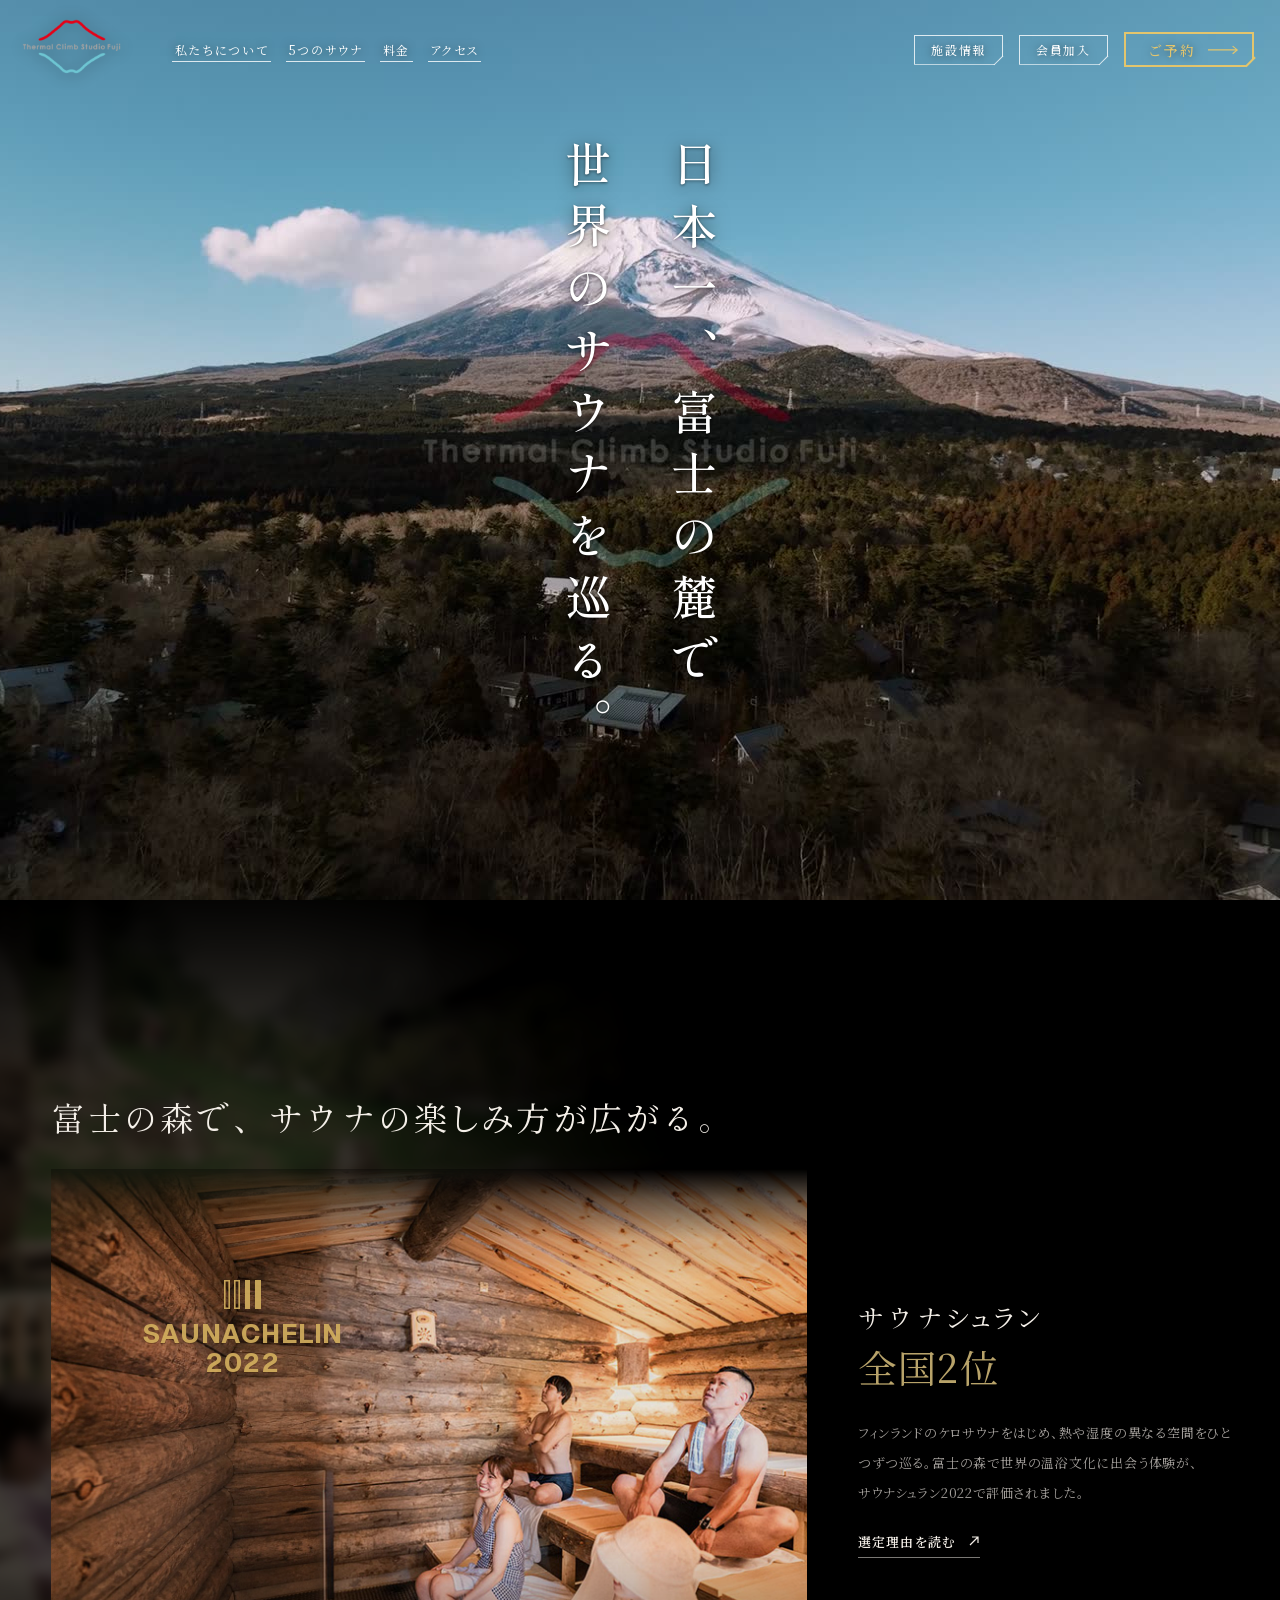
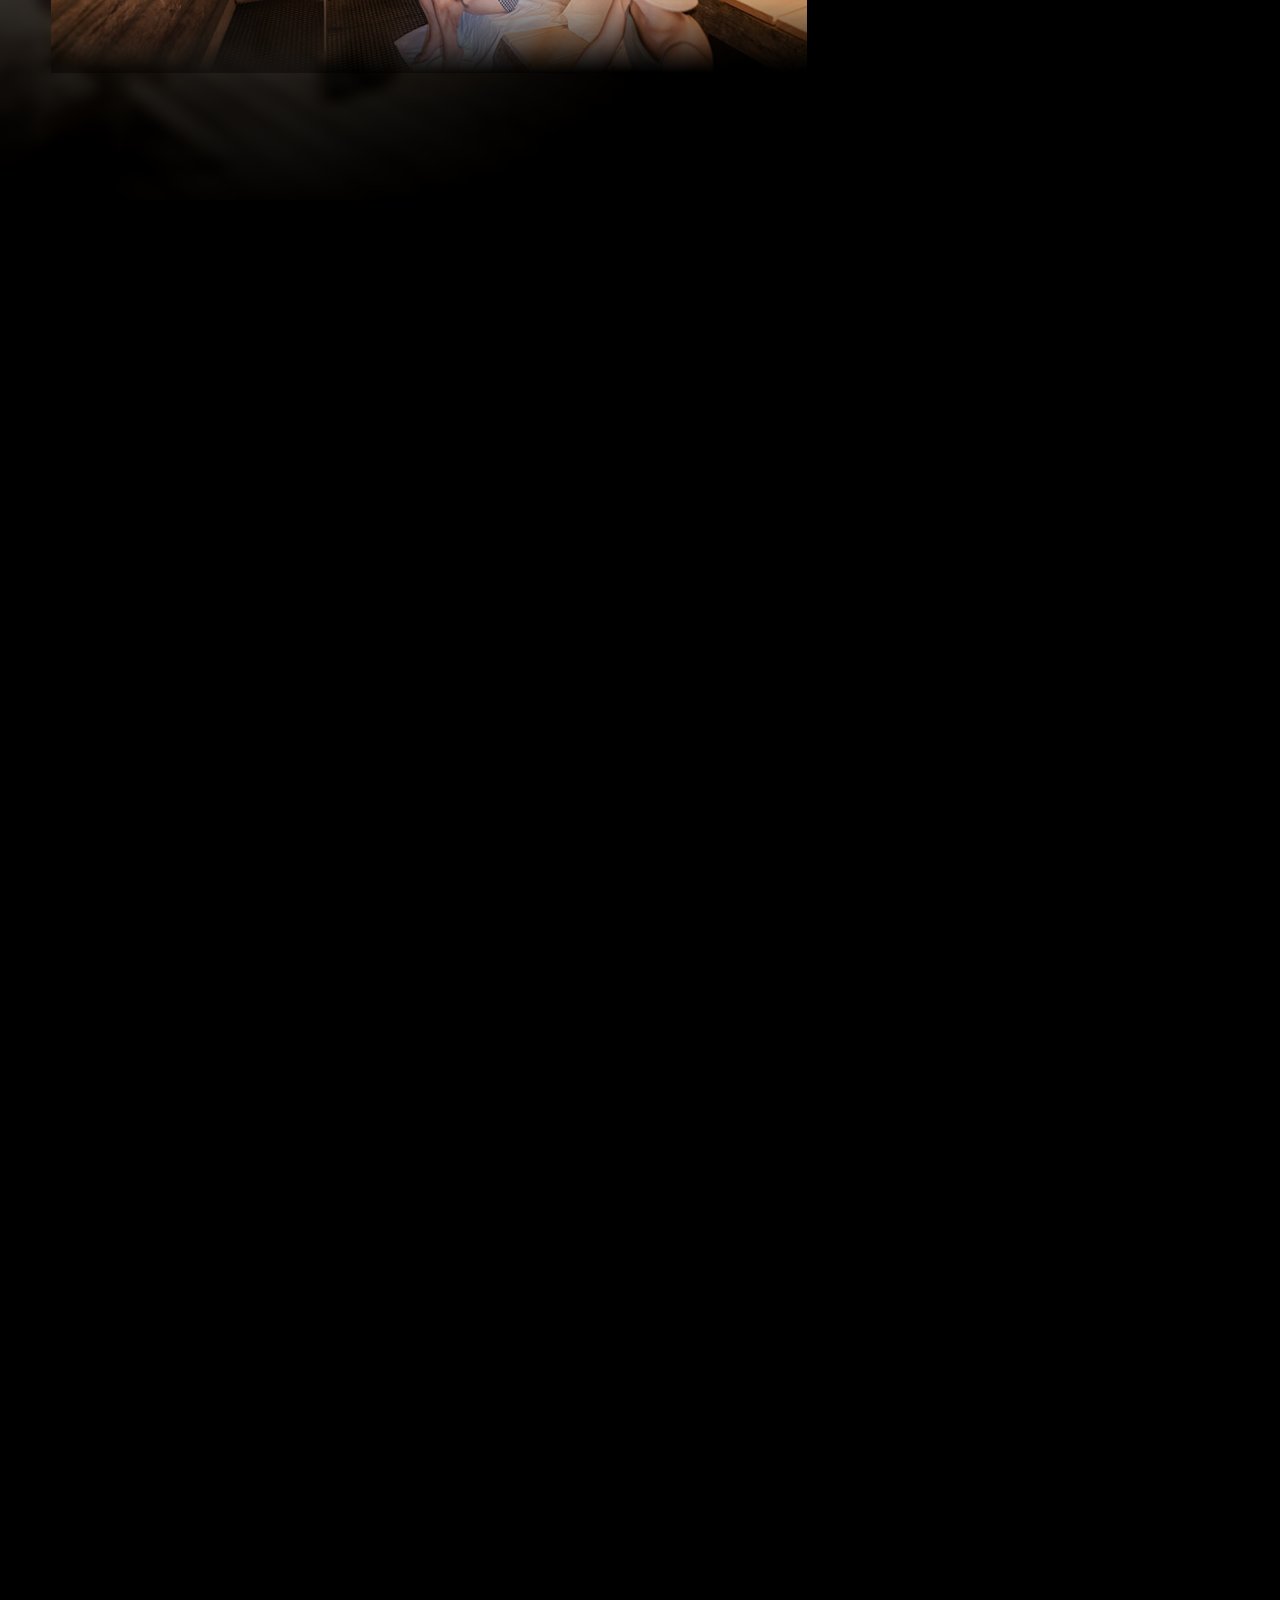
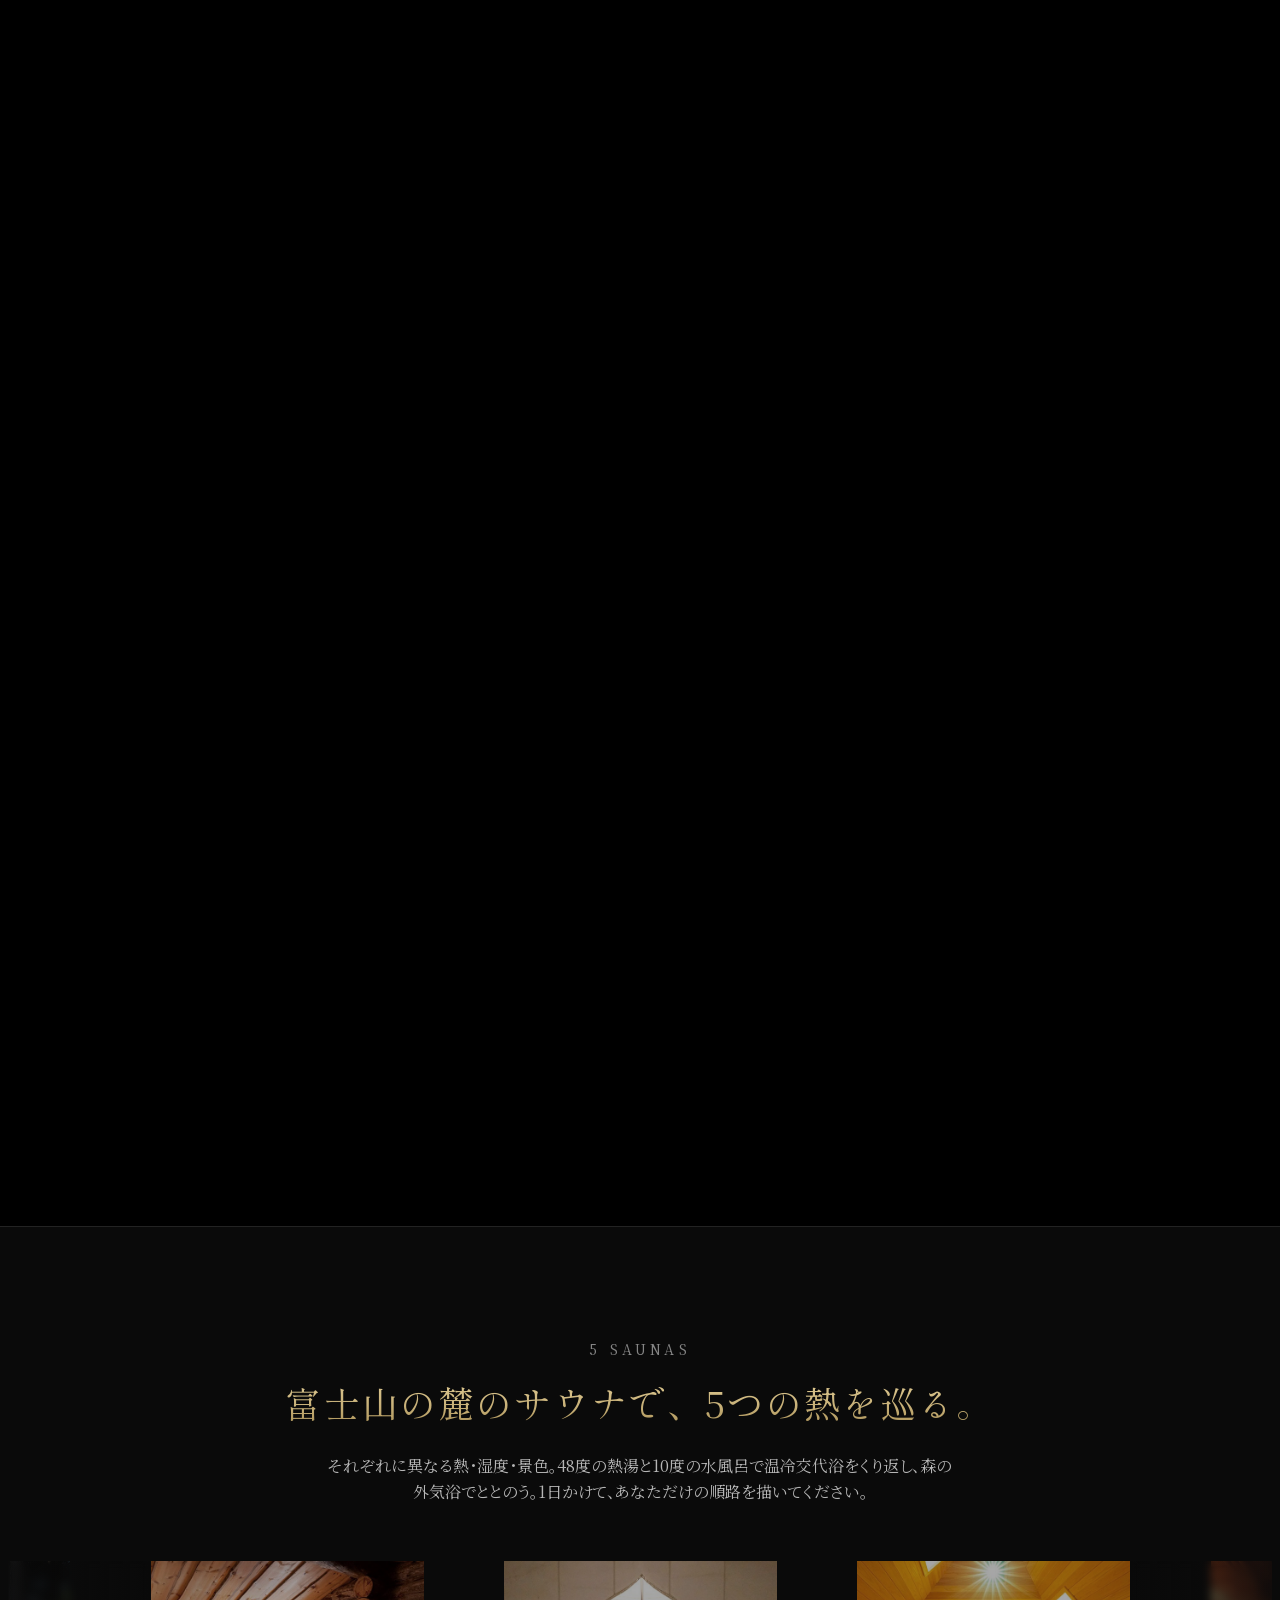
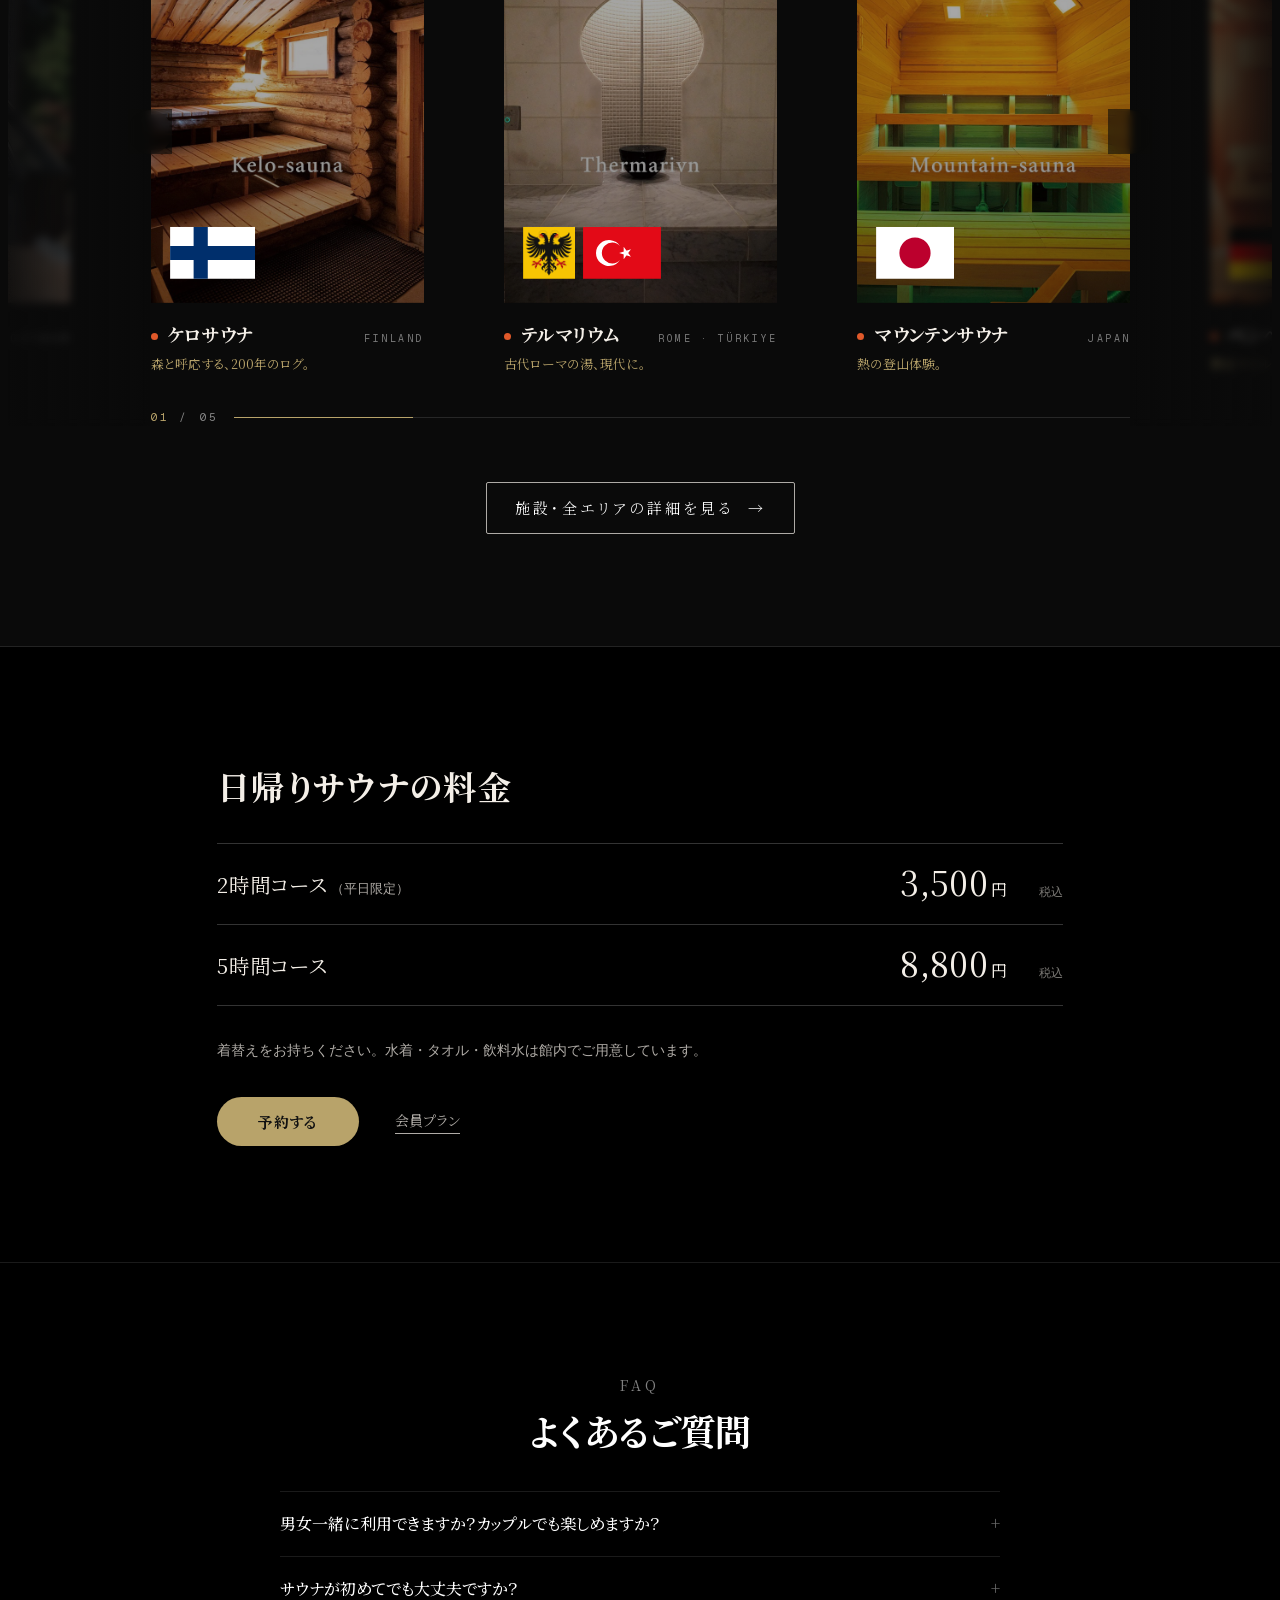
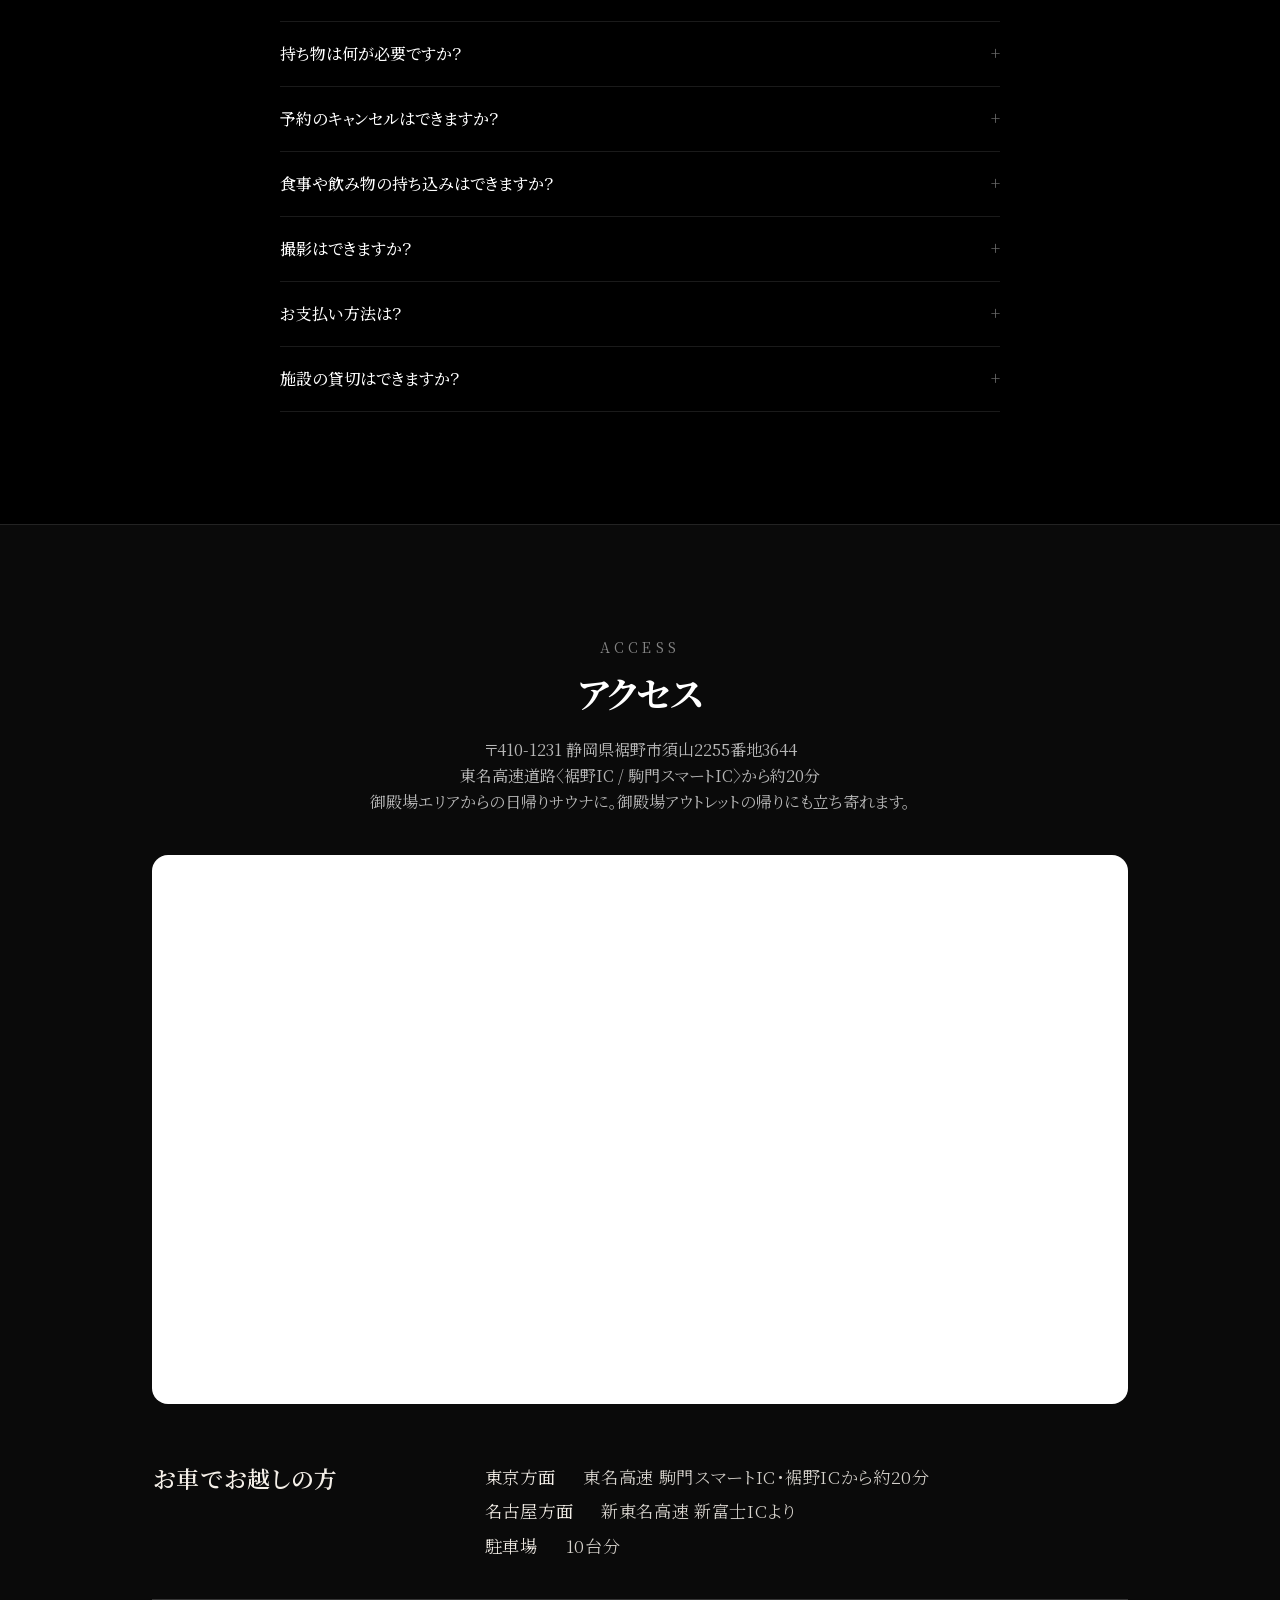
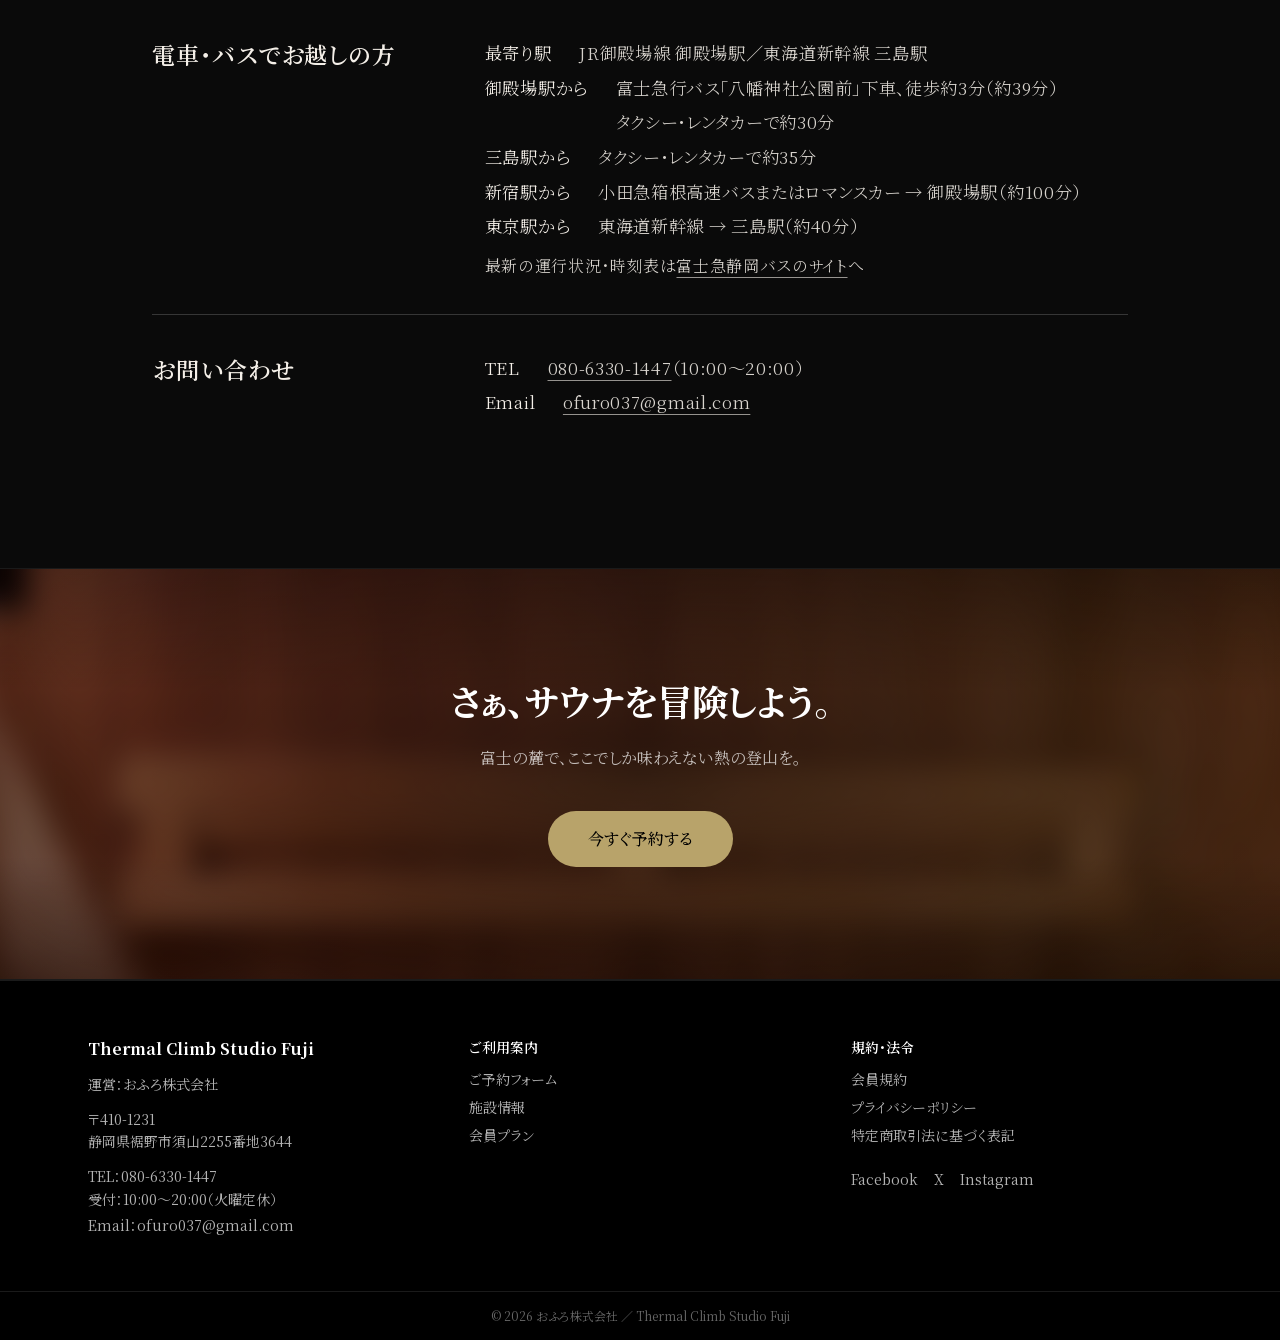
==== commit 8d2c1fc0: "feat: ヘッダーメニューの配置を変更し、締めのCTAに木目背景を追加 - 全ページ: ページ内リンクを左、施設情報・会員加入・ご予約を右に分けて配置（css/site-nav.css） - トップ" ====
--- a/index.html
+++ b/index.html
@@ -131,7 +131,8 @@
 /* The video runs under the header, up to the very top */
 :root { --header-h: 0px; }
 html { scroll-padding-top: 6rem; }
-</style></head><body class="min-h-full bg-gray-50 text-gray-900 font-serif-jp"><div hidden=""><!--$--><!--/$--></div><div class="min-h-screen flex flex-col bg-black text-white"><header id="site-header" class="sticky top-0 z-40 bg-black/80 backdrop-blur-md border-b border-white/10"><div class="mx-auto max-w-7xl px-4 lg:px-6 h-20 flex items-center justify-between"><a class="flex items-center hover:opacity-90 transition" href="./"><img alt="Thermal Climb Studio Fuji" width="720" height="453" decoding="async" data-nimg="1" class="h-11 w-auto" style="color:transparent" srcSet="images/logo.png 1x, images/logo.png 2x" src="images/logo.png"/></a><nav class="hidden lg:flex items-center gap-7 text-sm tracking-wide"><a class="text-white/80 hover:text-[#b8a36a] transition" href="./#features">私たちについて</a><a class="text-white/80 hover:text-[#b8a36a] transition" href="./#saunas">5つのサウナ</a><a class="text-white/80 hover:text-[#b8a36a] transition" href="./#plans">料金</a><a class="text-white/80 hover:text-[#b8a36a] transition" href="facility/">施設情報</a><a class="text-white/80 hover:text-[#b8a36a] transition" href="./#access">アクセス</a><a class="text-white/80 hover:text-[#b8a36a] transition" href="plans/membership/">会員加入</a><a class="border border-[#b8a36a] text-[#b8a36a] hover:bg-[#b8a36a] hover:text-black px-5 py-2 rounded-full text-sm font-medium transition" href="book/"><span>ご予約</span><svg class="nav-arrow" viewBox="0 0 40 12" aria-hidden="true"><path d="M0 6h38M32 1l6 5-6 5" fill="none" stroke="currentColor" stroke-width="1.4"/></svg></a></nav><button type="button" class="lg:hidden p-2 -mr-2 text-white" aria-label="メニュー"><svg class="w-6 h-6" fill="none" stroke="currentColor" viewBox="0 0 24 24"><path stroke-linecap="round" stroke-linejoin="round" stroke-width="2" d="M4 6h16M4 12h16M4 18h16"></path></svg></button></div></header><main class="flex-1"><section class="relative overflow-hidden hero-fullscreen"><div class="absolute inset-0"><video id="hero-video" aria-hidden="true" autoPlay="" loop="" muted="" playsInline="" preload="auto" poster="images/about-poster.jpg" disablePictureInPicture="" disableRemotePlayback="" class="absolute inset-0 w-full h-full object-cover"><source src="videos/about.h265.mp4" type='video/mp4; codecs="hvc1"'/><source src="videos/about.mp4" type="video/mp4"/></video></div><div id="hero-copy" class="relative mx-auto max-w-6xl px-4 lg:px-6 pt-24 pb-28 lg:pt-40 lg:pb-44 text-white"><div class="hero-layout"><p class="hero-vtitle" aria-label="日本一、富士の麓で世界のサウナを巡る。"><span aria-hidden="true"><span class="col"><span class="ch" style="--i:0">日</span><span class="ch" style="--i:1">本</span><span class="ch" style="--i:2">一</span><span class="ch" style="--i:3">、</span><span class="ch" style="--i:4">富</span><span class="ch" style="--i:5">士</span><span class="ch" style="--i:6">の</span><span class="ch" style="--i:7">麓</span><span class="ch" style="--i:8">で</span></span><span class="col"><span class="ch" style="--i:9">世</span><span class="ch" style="--i:10">界</span><span class="ch" style="--i:11">の</span><span class="ch" style="--i:12">サ</span><span class="ch" style="--i:13">ウ</span><span class="ch" style="--i:14">ナ</span><span class="ch" style="--i:15">を</span><span class="ch" style="--i:16">巡</span><span class="ch" style="--i:17">る</span><span class="ch" style="--i:18">。</span></span></span></p><h1 class="hero-sr-only">静岡・裾野のサウナ｜<span class="uppercase">Thermal Climb Studio Fuji</span>（サーマルクライムスタジオ富士）</h1></div></div></section><section id="features" class="tf" aria-labelledby="tf-title"><div class="tf__pin"><div class="tf__bg" aria-hidden="true"></div><div class="tf__glow" aria-hidden="true"></div><div class="tf__head"><div class="tf__intro"><h2 id="tf-title" class="tf__title">富士の森で、サウナの楽しみ方が広がる。</h2></div></div><div class="tf__viewport"><ul class="tf__list"><li class="tf__item tf__item--hero" id="tf-item-0"><figure class="tf__fig tf__fig--main tf-fade"><img src="images/gallery-1-wide.jpg" alt="ケロサウナでくつろぐ利用者" loading="lazy" decoding="async"/><span class="tf__award" aria-hidden="true"><span class="tf__award-mark"><i></i><i></i><i></i><i></i></span>SAUNACHELIN<br/>2022</span></figure><div class="tf__copy tf-fade"><h3 class="tf__name">サウナシュラン<em>全国2位</em></h3><p class="tf__text">フィンランドのケロサウナをはじめ、熱や湿度の異なる空間をひとつずつ巡る。富士の森で世界の温浴文化に出会う体験が、サウナシュラン2022で評価されました。</p><a class="tf__link" href="#saunas">選定理由を読む<svg viewBox="0 0 12 12" fill="none" stroke="currentColor" stroke-width="1.2" aria-hidden="true"><path d="M2 10 10 2M4 2h6v6"/></svg></a></div></li><li class="tf__item tf__item--hero" id="tf-item-1"><figure class="tf__fig tf__fig--main tf-fade"><img src="images/gallery-2.jpg" alt="サウナで汗を流す利用者" loading="lazy" decoding="async" style="object-position:50% 0%"/></figure><div class="tf__copy tf-fade"><p class="tf__label">Thermal Climb</p><h3 class="tf__name">熱の登山<em>高低差 3m超</em></h3><p class="tf__text">マウンテンサウナは3m超の高低差で30°C以上の温度差をつくる、立体的な熱の空間。段をのぼるほど熱が増し、自分のペースで熱の頂を目指します。</p><a class="tf__link" href="#saunas">5つのサウナを見る<svg viewBox="0 0 12 12" fill="none" stroke="currentColor" stroke-width="1.2" aria-hidden="true"><path d="M2 10 10 2M4 2h6v6"/></svg></a></div></li><li class="tf__item tf__item--hero" id="tf-item-2"><figure class="tf__fig tf__fig--main tf-fade"><img src="images/gallery-4.jpg" alt="木の壁に囲まれた浴槽でくつろぐ利用者" loading="lazy" decoding="async"/></figure><div class="tf__copy tf-fade"><p class="tf__label">Neutral Bath</p><h3 class="tf__name">不感浴<em>体温に近い湯</em></h3><p class="tf__text">熱さも冷たさも感じない、体温に近い湯にただ身をあずける。巡った熱をゆっくりとほどき、森の静けさのなかで心と身体を整えていきます。</p><a class="tf__link" href="facility/">施設情報を見る<svg viewBox="0 0 12 12" fill="none" stroke="currentColor" stroke-width="1.2" aria-hidden="true"><path d="M2 10 10 2M4 2h6v6"/></svg></a></div></li></ul></div></div></section><section id="saunas" class="py-20 lg:py-28 bg-neutral-950 border-y border-white/10"><div class="mx-auto max-w-6xl px-4 lg:px-6"><div class="text-center max-w-2xl mx-auto"><p class="text-sm tracking-[0.3em] text-white/50 uppercase">5 Saunas</p><h2 class="mt-4 text-3xl md:text-4xl font-bold tracking-tight">富士山の麓のサウナで、5つの熱を巡る。</h2><p class="mt-6 text-white/70 leading-relaxed">それぞれに異なる熱・湿度・景色。48度の熱湯と10度の水風呂で温冷交代浴をくり返し、森の外気浴でととのう。1日かけて、あなただけの順路を描いてください。</p></div><div class="heat-stage"><div class="heat-grid" id="heat-track" tabindex="0" aria-label="サウナ一覧（横にスライド）"><article class="heat-card heat-reveal" style="--i:0" tabindex="0" aria-label="ケロサウナ"><div class="heat-card__media"><img src="images/sauna-kelo-noflag.jpg" alt="ケロサウナ" loading="lazy" decoding="async"/><div class="heat-card__flags"><img class="heat-flag" src="images/flags/fi.svg" alt="フィンランド国旗" decoding="async"/></div></div><h3 class="heat-card__name"><span class="heat-card__dot"></span>ケロサウナ<span class="heat-card__country">Finland</span></h3><p class="heat-card__tagline">森と呼応する、200年のログ。</p></article><article class="heat-card heat-reveal" style="--i:1" tabindex="0" aria-label="テルマリウム"><div class="heat-card__media"><img src="images/sauna-thermarium-noflag.jpg" alt="テルマリウム" loading="lazy" decoding="async"/><div class="heat-card__flags"><img class="heat-flag" src="images/flags/hre.webp" alt="神聖ローマ帝国の旗" decoding="async"/><img class="heat-flag" src="images/flags/tr.svg" alt="トルコ国旗" decoding="async"/></div></div><h3 class="heat-card__name"><span class="heat-card__dot"></span>テルマリウム<span class="heat-card__country">Rome · Türkiye</span></h3><p class="heat-card__tagline">古代ローマの湯、現代に。</p></article><article class="heat-card heat-reveal" style="--i:2" tabindex="0" aria-label="マウンテンサウナ"><div class="heat-card__media"><img src="images/sauna-mountain-noflag.jpg" alt="マウンテンサウナ" loading="lazy" decoding="async"/><div class="heat-card__flags"><img class="heat-flag" src="images/flags/jp.svg" alt="日本国旗" decoding="async"/></div></div><h3 class="heat-card__name"><span class="heat-card__dot"></span>マウンテンサウナ<span class="heat-card__country">Japan</span></h3><p class="heat-card__tagline">熱の登山体験。</p></article><article class="heat-card heat-reveal" style="--i:3" tabindex="0" aria-label="ベンベルグサウナ"><div class="heat-card__media"><img src="images/sauna-bemberg-noflag.jpg" alt="ベンベルグサウナ" loading="lazy" decoding="async"/><div class="heat-card__flags"><img class="heat-flag" src="images/flags/de.svg" alt="ドイツ国旗" decoding="async"/></div></div><h3 class="heat-card__name"><span class="heat-card__dot"></span>ベンベルグサウナ<span class="heat-card__country">Germany</span></h3><p class="heat-card__tagline">熱をマイルドに包み込む。</p></article><article class="heat-card heat-reveal" style="--i:4" tabindex="0" aria-label="キャンプ（エコ）サウナ"><div class="heat-card__media"><img class="heat-card__photo--camp" src="images/sauna-eco-1.jpg" alt="キャンプ（エコ）サウナ" loading="lazy" decoding="async"/></div><h3 class="heat-card__name"><span class="heat-card__dot"></span>キャンプ（エコ）サウナ<span class="heat-card__country">Outdoor</span></h3><p class="heat-card__tagline">星空と焚き火を望む。</p></article></div><div class="heat-nav"><p class="heat-nav__count" aria-live="polite"><span class="heat-nav__now">01</span> / 05</p><div class="heat-nav__bar" aria-hidden="true"><span class="heat-nav__fill"></span></div><button type="button" class="heat-nav__btn" data-dir="-1" aria-label="前のサウナへ" aria-controls="heat-track">&#8592;</button><button type="button" class="heat-nav__btn" data-dir="1" aria-label="次のサウナへ" aria-controls="heat-track">&#8594;</button></div></div><div class="mt-14 text-center"><a class="heat-more" href="facility/">施設・全エリアの詳細を見る<span class="heat-more__arrow" aria-hidden="true">&#8594;</span></a></div></div></section><section id="plans" class="pr" aria-labelledby="pr-title"><div class="pr__inner"><h2 id="pr-title" class="pr__title">日帰りサウナの料金</h2><dl class="pr__list"><div class="pr__row"><dt class="pr__name">2時間コース<small class="pr__limit">（平日限定）</small></dt><dd class="pr__price"><span class="pr__num">3,500</span><span class="pr__yen">円</span><span class="pr__tax">税込</span></dd></div><div class="pr__row"><dt class="pr__name">5時間コース</dt><dd class="pr__price"><span class="pr__num">8,800</span><span class="pr__yen">円</span><span class="pr__tax">税込</span></dd></div></dl><p class="pr__info">着替えをお持ちください。水着・タオル・飲料水は館内でご用意しています。</p><div class="pr__actions"><a class="pr__book" href="book/">予約する</a><a class="pr__member" href="plans/membership/">会員プラン</a></div></div></section><section id="faq" class="py-20 lg:py-28"><div class="mx-auto max-w-3xl px-4 lg:px-6"><div class="text-center"><p class="text-sm tracking-[0.3em] text-white/50 uppercase">FAQ</p><h2 class="mt-4 text-3xl md:text-4xl font-bold tracking-tight">よくあるご質問</h2></div><div class="mt-10 divide-y divide-white/10 border-y border-white/10"><details class="group py-5"><summary class="flex items-center justify-between cursor-pointer list-none font-medium">男女一緒に利用できますか？カップルでも楽しめますか？<span class="ml-4 text-white/40 group-open:rotate-45 transition-transform">+</span></summary><p class="mt-3 text-sm text-white/70 leading-relaxed">水着着用のため、男女一緒にお楽しみいただけます。カップルやご夫婦、男女混合のグループにもおすすめです。</p></details><details class="group py-5"><summary class="flex items-center justify-between cursor-pointer list-none font-medium">サウナが初めてでも大丈夫ですか？<span class="ml-4 text-white/40 group-open:rotate-45 transition-transform">+</span></summary><p class="mt-3 text-sm text-white/70 leading-relaxed">はい。手ぶらでお越しいただけ、スタッフが巡り方をご案内しますので、初心者の方も安心してお楽しみください。</p></details><details class="group py-5"><summary class="flex items-center justify-between cursor-pointer list-none font-medium">持ち物は何が必要ですか？<span class="ml-4 text-white/40 group-open:rotate-45 transition-transform">+</span></summary><p class="mt-3 text-sm text-white/70 leading-relaxed">水着は無料でレンタル可能（男性は競泳水着、女性はビキニタイプ）。着替えのみお持ちください。タオル・飲料水は館内でご提供します。</p></details><details class="group py-5"><summary class="flex items-center justify-between cursor-pointer list-none font-medium">予約のキャンセルはできますか？<span class="ml-4 text-white/40 group-open:rotate-45 transition-transform">+</span></summary><p class="mt-3 text-sm text-white/70 leading-relaxed">7〜4日前のキャンセル20%、3〜2日前50%、前日80%、当日・無連絡100%のキャンセル料を頂戴します。</p></details><details class="group py-5"><summary class="flex items-center justify-between cursor-pointer list-none font-medium">食事や飲み物の持ち込みはできますか？<span class="ml-4 text-white/40 group-open:rotate-45 transition-transform">+</span></summary><p class="mt-3 text-sm text-white/70 leading-relaxed">館内のサウナバーで富士の天然水・各種ドリンク・軽食をご用意しております。外部からの飲食物持ち込みはご遠慮ください。</p></details><details class="group py-5"><summary class="flex items-center justify-between cursor-pointer list-none font-medium">撮影はできますか？<span class="ml-4 text-white/40 group-open:rotate-45 transition-transform">+</span></summary><p class="mt-3 text-sm text-white/70 leading-relaxed">撮影は可能です。他のお客様のプライバシーにご配慮の上、お楽しみください。</p></details><details class="group py-5"><summary class="flex items-center justify-between cursor-pointer list-none font-medium">お支払い方法は？<span class="ml-4 text-white/40 group-open:rotate-45 transition-transform">+</span></summary><p class="mt-3 text-sm text-white/70 leading-relaxed">現地でのお支払いとなります（現金・各種キャッシュレス決済対応）。</p></details><details class="group py-5"><summary class="flex items-center justify-between cursor-pointer list-none font-medium">施設の貸切はできますか？<span class="ml-4 text-white/40 group-open:rotate-45 transition-transform">+</span></summary><p class="mt-3 text-sm text-white/70 leading-relaxed">施設の貸切も可能です。料金や詳細は、メールまたは電話で直接お問い合わせください。</p></details></div></div></section><section id="access" class="py-20 lg:py-28 bg-neutral-950 border-t border-white/10"><div class="mx-auto max-w-5xl px-4 lg:px-6"><div class="text-center max-w-2xl mx-auto"><p class="text-sm tracking-[0.3em] text-white/50 uppercase">Access</p><h2 class="mt-4 text-3xl md:text-4xl font-bold tracking-tight">アクセス</h2><p class="mt-6 text-white/70 leading-relaxed">〒410-1231 静岡県裾野市須山2255番地3644<br/>東名高速道路〈裾野IC / 駒門スマートIC〉から約20分<br/>御殿場エリアからの日帰りサウナに。御殿場アウトレットの帰りにも立ち寄れます。</p></div><div class="mt-10 aspect-video rounded-2xl overflow-hidden border border-white/10 bg-white"><iframe title="Thermal Climb Studio Fuji 地図" src="https://www.google.com/maps?q=%E9%9D%99%E5%B2%A1%E7%9C%8C%E8%A3%BE%E9%87%8E%E5%B8%82%E9%A0%88%E5%B1%B12255-3644&amp;output=embed" loading="lazy" referrerPolicy="no-referrer-when-downgrade" class="w-full h-full"></iframe></div><dl class="ac"><div class="ac__row"><dt class="ac__head">お車でお越しの方</dt><dd class="ac__body"><dl class="ac__items"><div class="ac__item"><dt>東京方面</dt><dd><span>東名高速 駒門スマートIC・裾野ICから約20分</span></dd></div><div class="ac__item"><dt>名古屋方面</dt><dd><span>新東名高速 新富士ICより</span></dd></div><div class="ac__item"><dt>駐車場</dt><dd><span>10台分</span></dd></div></dl></dd></div><div class="ac__row"><dt class="ac__head">電車・バスでお越しの方</dt><dd class="ac__body"><dl class="ac__items"><div class="ac__item"><dt>最寄り駅</dt><dd><span>JR御殿場線 御殿場駅／東海道新幹線 三島駅</span></dd></div><div class="ac__item"><dt>御殿場駅から</dt><dd><span>富士急行バス「八幡神社公園前」下車、徒歩約3分（約39分）</span><span>タクシー・レンタカーで約30分</span></dd></div><div class="ac__item"><dt>三島駅から</dt><dd><span>タクシー・レンタカーで約35分</span></dd></div><div class="ac__item"><dt>新宿駅から</dt><dd><span>小田急箱根高速バスまたはロマンスカー → 御殿場駅（約100分）</span></dd></div><div class="ac__item"><dt>東京駅から</dt><dd><span>東海道新幹線 → 三島駅（約40分）</span></dd></div></dl><p class="ac__note">最新の運行状況・時刻表は<a href="https://www.fujikyu-bus.co.jp/" target="_blank" rel="noopener noreferrer">富士急静岡バスのサイト</a>へ</p></dd></div><div class="ac__row"><dt class="ac__head">お問い合わせ</dt><dd class="ac__body"><dl class="ac__items"><div class="ac__item"><dt>TEL</dt><dd><span><a href="tel:08063301447">080-6330-1447</a>（10:00〜20:00）</span></dd></div><div class="ac__item"><dt>Email</dt><dd><span><a href="mailto:ofuro037@gmail.com">ofuro037@gmail.com</a></span></dd></div></dl></dd></div></dl></div></section><section class="py-20 lg:py-28 bg-black text-white border-y border-white/10"><div class="mx-auto max-w-3xl px-4 lg:px-6 text-center"><h2 class="text-3xl md:text-4xl font-bold tracking-tight">さぁ、サウナを冒険しよう。</h2><p class="mt-6 text-white/70 leading-relaxed">富士の麓で、ここでしか味わえない熱の登山を。</p><div class="mt-10"><a class="inline-flex justify-center items-center bg-[#b8a36a] text-black px-10 py-4 rounded-full font-medium hover:bg-[#c9b57c] transition" href="book/">今すぐ予約する</a></div></div></section><!--$--><!--/$--></main><footer class="bg-black text-white/70 border-t border-white/10"><div class="mx-auto max-w-6xl px-4 lg:px-6 py-14 grid grid-cols-1 md:grid-cols-3 gap-10 text-sm"><div><p class="font-bold text-white text-base">Thermal Climb Studio Fuji</p><p class="mt-3 leading-relaxed">運営：おふろ株式会社</p><p class="mt-3 leading-relaxed">〒410-1231<br/>静岡県裾野市須山2255番地3644</p><p class="mt-3 leading-relaxed">TEL：<a href="tel:08063301447" class="hover:text-white">080-6330-1447</a><br/>受付：10:00〜20:00（火曜定休）</p><p class="mt-1">Email：<a href="mailto:ofuro037@gmail.com" class="hover:text-white break-all">ofuro037@gmail.com</a></p></div><div><p class="font-semibold text-white">ご利用案内</p><ul class="mt-3 space-y-2"><li><a class="hover:text-white" href="book/">ご予約フォーム</a></li><li><a class="hover:text-white" href="facility/">施設情報</a></li><li><a class="hover:text-white" href="plans/membership/">会員プラン</a></li></ul></div><div><p class="font-semibold text-white">規約・法令</p><ul class="mt-3 space-y-2"><li><a class="hover:text-white" href="terms/">会員規約</a></li><li><a class="hover:text-white" href="privacy/">プライバシーポリシー</a></li><li><a class="hover:text-white" href="transaction/">特定商取引法に基づく表記</a></li></ul><p class="mt-6 flex gap-4"><a href="https://fb.me/saunaclub37" target="_blank" rel="noreferrer" class="hover:text-white">Facebook</a><a href="https://twitter.com/clubsauna37" target="_blank" rel="noreferrer" class="hover:text-white">X</a><a href="https://www.instagram.com/saunaclub37/" target="_blank" rel="noreferrer" class="hover:text-white">Instagram</a></p></div></div><div class="border-t border-white/10 text-xs py-4 text-center text-white/40">© <!-- -->2026<!-- --> おふろ株式会社 ／ Thermal Climb Studio Fuji</div></footer></div><script id="hero-reveal-script">
+</style>
+<link rel="stylesheet" href="css/site-nav.css"/><link rel="stylesheet" href="css/cta-wood.css"/></head><body class="min-h-full bg-gray-50 text-gray-900 font-serif-jp"><div hidden=""><!--$--><!--/$--></div><div class="min-h-screen flex flex-col bg-black text-white"><header id="site-header" class="sticky top-0 z-40 bg-black/80 backdrop-blur-md border-b border-white/10"><div class="mx-auto max-w-7xl px-4 lg:px-6 h-20 flex items-center justify-between"><a class="flex items-center hover:opacity-90 transition" href="./"><img alt="Thermal Climb Studio Fuji" width="720" height="453" decoding="async" data-nimg="1" class="h-11 w-auto" style="color:transparent" srcSet="images/logo.png 1x, images/logo.png 2x" src="images/logo.png"/></a><nav class="hidden lg:flex items-center gap-7 text-sm tracking-wide"><a class="text-white/80 hover:text-[#b8a36a] transition" href="./#features">私たちについて</a><a class="text-white/80 hover:text-[#b8a36a] transition" href="./#saunas">5つのサウナ</a><a class="text-white/80 hover:text-[#b8a36a] transition" href="./#plans">料金</a><a class="text-white/80 hover:text-[#b8a36a] transition" href="facility/">施設情報</a><a class="text-white/80 hover:text-[#b8a36a] transition" href="./#access">アクセス</a><a class="text-white/80 hover:text-[#b8a36a] transition" href="plans/membership/">会員加入</a><a class="border border-[#b8a36a] text-[#b8a36a] hover:bg-[#b8a36a] hover:text-black px-5 py-2 rounded-full text-sm font-medium transition" href="book/"><span>ご予約</span><svg class="nav-arrow" viewBox="0 0 40 12" aria-hidden="true"><path d="M0 6h38M32 1l6 5-6 5" fill="none" stroke="currentColor" stroke-width="1.4"/></svg></a></nav><button type="button" class="lg:hidden p-2 -mr-2 text-white" aria-label="メニュー"><svg class="w-6 h-6" fill="none" stroke="currentColor" viewBox="0 0 24 24"><path stroke-linecap="round" stroke-linejoin="round" stroke-width="2" d="M4 6h16M4 12h16M4 18h16"></path></svg></button></div></header><main class="flex-1"><section class="relative overflow-hidden hero-fullscreen"><div class="absolute inset-0"><video id="hero-video" aria-hidden="true" autoPlay="" loop="" muted="" playsInline="" preload="auto" poster="images/about-poster.jpg" disablePictureInPicture="" disableRemotePlayback="" class="absolute inset-0 w-full h-full object-cover"><source src="videos/about.h265.mp4" type='video/mp4; codecs="hvc1"'/><source src="videos/about.mp4" type="video/mp4"/></video></div><div id="hero-copy" class="relative mx-auto max-w-6xl px-4 lg:px-6 pt-24 pb-28 lg:pt-40 lg:pb-44 text-white"><div class="hero-layout"><p class="hero-vtitle" aria-label="日本一、富士の麓で世界のサウナを巡る。"><span aria-hidden="true"><span class="col"><span class="ch" style="--i:0">日</span><span class="ch" style="--i:1">本</span><span class="ch" style="--i:2">一</span><span class="ch" style="--i:3">、</span><span class="ch" style="--i:4">富</span><span class="ch" style="--i:5">士</span><span class="ch" style="--i:6">の</span><span class="ch" style="--i:7">麓</span><span class="ch" style="--i:8">で</span></span><span class="col"><span class="ch" style="--i:9">世</span><span class="ch" style="--i:10">界</span><span class="ch" style="--i:11">の</span><span class="ch" style="--i:12">サ</span><span class="ch" style="--i:13">ウ</span><span class="ch" style="--i:14">ナ</span><span class="ch" style="--i:15">を</span><span class="ch" style="--i:16">巡</span><span class="ch" style="--i:17">る</span><span class="ch" style="--i:18">。</span></span></span></p><h1 class="hero-sr-only">静岡・裾野のサウナ｜<span class="uppercase">Thermal Climb Studio Fuji</span>（サーマルクライムスタジオ富士）</h1></div></div></section><section id="features" class="tf" aria-labelledby="tf-title"><div class="tf__pin"><div class="tf__bg" aria-hidden="true"></div><div class="tf__glow" aria-hidden="true"></div><div class="tf__head"><div class="tf__intro"><h2 id="tf-title" class="tf__title">富士の森で、サウナの楽しみ方が広がる。</h2></div></div><div class="tf__viewport"><ul class="tf__list"><li class="tf__item tf__item--hero" id="tf-item-0"><figure class="tf__fig tf__fig--main tf-fade"><img src="images/gallery-1-wide.jpg" alt="ケロサウナでくつろぐ利用者" loading="lazy" decoding="async"/><span class="tf__award" aria-hidden="true"><span class="tf__award-mark"><i></i><i></i><i></i><i></i></span>SAUNACHELIN<br/>2022</span></figure><div class="tf__copy tf-fade"><h3 class="tf__name">サウナシュラン<em>全国2位</em></h3><p class="tf__text">フィンランドのケロサウナをはじめ、熱や湿度の異なる空間をひとつずつ巡る。富士の森で世界の温浴文化に出会う体験が、サウナシュラン2022で評価されました。</p><a class="tf__link" href="#saunas">選定理由を読む<svg viewBox="0 0 12 12" fill="none" stroke="currentColor" stroke-width="1.2" aria-hidden="true"><path d="M2 10 10 2M4 2h6v6"/></svg></a></div></li><li class="tf__item tf__item--hero" id="tf-item-1"><figure class="tf__fig tf__fig--main tf-fade"><img src="images/gallery-2.jpg" alt="サウナで汗を流す利用者" loading="lazy" decoding="async" style="object-position:50% 0%"/></figure><div class="tf__copy tf-fade"><p class="tf__label">Thermal Climb</p><h3 class="tf__name">熱の登山<em>高低差 3m超</em></h3><p class="tf__text">マウンテンサウナは3m超の高低差で30°C以上の温度差をつくる、立体的な熱の空間。段をのぼるほど熱が増し、自分のペースで熱の頂を目指します。</p><a class="tf__link" href="#saunas">5つのサウナを見る<svg viewBox="0 0 12 12" fill="none" stroke="currentColor" stroke-width="1.2" aria-hidden="true"><path d="M2 10 10 2M4 2h6v6"/></svg></a></div></li><li class="tf__item tf__item--hero" id="tf-item-2"><figure class="tf__fig tf__fig--main tf-fade"><img src="images/gallery-4.jpg" alt="木の壁に囲まれた浴槽でくつろぐ利用者" loading="lazy" decoding="async"/></figure><div class="tf__copy tf-fade"><p class="tf__label">Neutral Bath</p><h3 class="tf__name">不感浴<em>体温に近い湯</em></h3><p class="tf__text">熱さも冷たさも感じない、体温に近い湯にただ身をあずける。巡った熱をゆっくりとほどき、森の静けさのなかで心と身体を整えていきます。</p><a class="tf__link" href="facility/">施設情報を見る<svg viewBox="0 0 12 12" fill="none" stroke="currentColor" stroke-width="1.2" aria-hidden="true"><path d="M2 10 10 2M4 2h6v6"/></svg></a></div></li></ul></div></div></section><section id="saunas" class="py-20 lg:py-28 bg-neutral-950 border-y border-white/10"><div class="mx-auto max-w-6xl px-4 lg:px-6"><div class="text-center max-w-2xl mx-auto"><p class="text-sm tracking-[0.3em] text-white/50 uppercase">5 Saunas</p><h2 class="mt-4 text-3xl md:text-4xl font-bold tracking-tight">富士山の麓のサウナで、5つの熱を巡る。</h2><p class="mt-6 text-white/70 leading-relaxed">それぞれに異なる熱・湿度・景色。48度の熱湯と10度の水風呂で温冷交代浴をくり返し、森の外気浴でととのう。1日かけて、あなただけの順路を描いてください。</p></div><div class="heat-stage"><div class="heat-grid" id="heat-track" tabindex="0" aria-label="サウナ一覧（横にスライド）"><article class="heat-card heat-reveal" style="--i:0" tabindex="0" aria-label="ケロサウナ"><div class="heat-card__media"><img src="images/sauna-kelo-noflag.jpg" alt="ケロサウナ" loading="lazy" decoding="async"/><div class="heat-card__flags"><img class="heat-flag" src="images/flags/fi.svg" alt="フィンランド国旗" decoding="async"/></div></div><h3 class="heat-card__name"><span class="heat-card__dot"></span>ケロサウナ<span class="heat-card__country">Finland</span></h3><p class="heat-card__tagline">森と呼応する、200年のログ。</p></article><article class="heat-card heat-reveal" style="--i:1" tabindex="0" aria-label="テルマリウム"><div class="heat-card__media"><img src="images/sauna-thermarium-noflag.jpg" alt="テルマリウム" loading="lazy" decoding="async"/><div class="heat-card__flags"><img class="heat-flag" src="images/flags/hre.webp" alt="神聖ローマ帝国の旗" decoding="async"/><img class="heat-flag" src="images/flags/tr.svg" alt="トルコ国旗" decoding="async"/></div></div><h3 class="heat-card__name"><span class="heat-card__dot"></span>テルマリウム<span class="heat-card__country">Rome · Türkiye</span></h3><p class="heat-card__tagline">古代ローマの湯、現代に。</p></article><article class="heat-card heat-reveal" style="--i:2" tabindex="0" aria-label="マウンテンサウナ"><div class="heat-card__media"><img src="images/sauna-mountain-noflag.jpg" alt="マウンテンサウナ" loading="lazy" decoding="async"/><div class="heat-card__flags"><img class="heat-flag" src="images/flags/jp.svg" alt="日本国旗" decoding="async"/></div></div><h3 class="heat-card__name"><span class="heat-card__dot"></span>マウンテンサウナ<span class="heat-card__country">Japan</span></h3><p class="heat-card__tagline">熱の登山体験。</p></article><article class="heat-card heat-reveal" style="--i:3" tabindex="0" aria-label="ベンベルグサウナ"><div class="heat-card__media"><img src="images/sauna-bemberg-noflag.jpg" alt="ベンベルグサウナ" loading="lazy" decoding="async"/><div class="heat-card__flags"><img class="heat-flag" src="images/flags/de.svg" alt="ドイツ国旗" decoding="async"/></div></div><h3 class="heat-card__name"><span class="heat-card__dot"></span>ベンベルグサウナ<span class="heat-card__country">Germany</span></h3><p class="heat-card__tagline">熱をマイルドに包み込む。</p></article><article class="heat-card heat-reveal" style="--i:4" tabindex="0" aria-label="キャンプ（エコ）サウナ"><div class="heat-card__media"><img class="heat-card__photo--camp" src="images/sauna-eco-1.jpg" alt="キャンプ（エコ）サウナ" loading="lazy" decoding="async"/></div><h3 class="heat-card__name"><span class="heat-card__dot"></span>キャンプ（エコ）サウナ<span class="heat-card__country">Outdoor</span></h3><p class="heat-card__tagline">星空と焚き火を望む。</p></article></div><div class="heat-nav"><p class="heat-nav__count" aria-live="polite"><span class="heat-nav__now">01</span> / 05</p><div class="heat-nav__bar" aria-hidden="true"><span class="heat-nav__fill"></span></div><button type="button" class="heat-nav__btn" data-dir="-1" aria-label="前のサウナへ" aria-controls="heat-track">&#8592;</button><button type="button" class="heat-nav__btn" data-dir="1" aria-label="次のサウナへ" aria-controls="heat-track">&#8594;</button></div></div><div class="mt-14 text-center"><a class="heat-more" href="facility/">施設・全エリアの詳細を見る<span class="heat-more__arrow" aria-hidden="true">&#8594;</span></a></div></div></section><section id="plans" class="pr" aria-labelledby="pr-title"><div class="pr__inner"><h2 id="pr-title" class="pr__title">日帰りサウナの料金</h2><dl class="pr__list"><div class="pr__row"><dt class="pr__name">2時間コース<small class="pr__limit">（平日限定）</small></dt><dd class="pr__price"><span class="pr__num">3,500</span><span class="pr__yen">円</span><span class="pr__tax">税込</span></dd></div><div class="pr__row"><dt class="pr__name">5時間コース</dt><dd class="pr__price"><span class="pr__num">8,800</span><span class="pr__yen">円</span><span class="pr__tax">税込</span></dd></div></dl><p class="pr__info">着替えをお持ちください。水着・タオル・飲料水は館内でご用意しています。</p><div class="pr__actions"><a class="pr__book" href="book/">予約する</a><a class="pr__member" href="plans/membership/">会員プラン</a></div></div></section><section id="faq" class="py-20 lg:py-28"><div class="mx-auto max-w-3xl px-4 lg:px-6"><div class="text-center"><p class="text-sm tracking-[0.3em] text-white/50 uppercase">FAQ</p><h2 class="mt-4 text-3xl md:text-4xl font-bold tracking-tight">よくあるご質問</h2></div><div class="mt-10 divide-y divide-white/10 border-y border-white/10"><details class="group py-5"><summary class="flex items-center justify-between cursor-pointer list-none font-medium">男女一緒に利用できますか？カップルでも楽しめますか？<span class="ml-4 text-white/40 group-open:rotate-45 transition-transform">+</span></summary><p class="mt-3 text-sm text-white/70 leading-relaxed">水着着用のため、男女一緒にお楽しみいただけます。カップルやご夫婦、男女混合のグループにもおすすめです。</p></details><details class="group py-5"><summary class="flex items-center justify-between cursor-pointer list-none font-medium">サウナが初めてでも大丈夫ですか？<span class="ml-4 text-white/40 group-open:rotate-45 transition-transform">+</span></summary><p class="mt-3 text-sm text-white/70 leading-relaxed">はい。手ぶらでお越しいただけ、スタッフが巡り方をご案内しますので、初心者の方も安心してお楽しみください。</p></details><details class="group py-5"><summary class="flex items-center justify-between cursor-pointer list-none font-medium">持ち物は何が必要ですか？<span class="ml-4 text-white/40 group-open:rotate-45 transition-transform">+</span></summary><p class="mt-3 text-sm text-white/70 leading-relaxed">水着は無料でレンタル可能（男性は競泳水着、女性はビキニタイプ）。着替えのみお持ちください。タオル・飲料水は館内でご提供します。</p></details><details class="group py-5"><summary class="flex items-center justify-between cursor-pointer list-none font-medium">予約のキャンセルはできますか？<span class="ml-4 text-white/40 group-open:rotate-45 transition-transform">+</span></summary><p class="mt-3 text-sm text-white/70 leading-relaxed">7〜4日前のキャンセル20%、3〜2日前50%、前日80%、当日・無連絡100%のキャンセル料を頂戴します。</p></details><details class="group py-5"><summary class="flex items-center justify-between cursor-pointer list-none font-medium">食事や飲み物の持ち込みはできますか？<span class="ml-4 text-white/40 group-open:rotate-45 transition-transform">+</span></summary><p class="mt-3 text-sm text-white/70 leading-relaxed">館内のサウナバーで富士の天然水・各種ドリンク・軽食をご用意しております。外部からの飲食物持ち込みはご遠慮ください。</p></details><details class="group py-5"><summary class="flex items-center justify-between cursor-pointer list-none font-medium">撮影はできますか？<span class="ml-4 text-white/40 group-open:rotate-45 transition-transform">+</span></summary><p class="mt-3 text-sm text-white/70 leading-relaxed">撮影は可能です。他のお客様のプライバシーにご配慮の上、お楽しみください。</p></details><details class="group py-5"><summary class="flex items-center justify-between cursor-pointer list-none font-medium">お支払い方法は？<span class="ml-4 text-white/40 group-open:rotate-45 transition-transform">+</span></summary><p class="mt-3 text-sm text-white/70 leading-relaxed">現地でのお支払いとなります（現金・各種キャッシュレス決済対応）。</p></details><details class="group py-5"><summary class="flex items-center justify-between cursor-pointer list-none font-medium">施設の貸切はできますか？<span class="ml-4 text-white/40 group-open:rotate-45 transition-transform">+</span></summary><p class="mt-3 text-sm text-white/70 leading-relaxed">施設の貸切も可能です。料金や詳細は、メールまたは電話で直接お問い合わせください。</p></details></div></div></section><section id="access" class="py-20 lg:py-28 bg-neutral-950 border-t border-white/10"><div class="mx-auto max-w-5xl px-4 lg:px-6"><div class="text-center max-w-2xl mx-auto"><p class="text-sm tracking-[0.3em] text-white/50 uppercase">Access</p><h2 class="mt-4 text-3xl md:text-4xl font-bold tracking-tight">アクセス</h2><p class="mt-6 text-white/70 leading-relaxed">〒410-1231 静岡県裾野市須山2255番地3644<br/>東名高速道路〈裾野IC / 駒門スマートIC〉から約20分<br/>御殿場エリアからの日帰りサウナに。御殿場アウトレットの帰りにも立ち寄れます。</p></div><div class="mt-10 aspect-video rounded-2xl overflow-hidden border border-white/10 bg-white"><iframe title="Thermal Climb Studio Fuji 地図" src="https://www.google.com/maps?q=%E9%9D%99%E5%B2%A1%E7%9C%8C%E8%A3%BE%E9%87%8E%E5%B8%82%E9%A0%88%E5%B1%B12255-3644&amp;output=embed" loading="lazy" referrerPolicy="no-referrer-when-downgrade" class="w-full h-full"></iframe></div><dl class="ac"><div class="ac__row"><dt class="ac__head">お車でお越しの方</dt><dd class="ac__body"><dl class="ac__items"><div class="ac__item"><dt>東京方面</dt><dd><span>東名高速 駒門スマートIC・裾野ICから約20分</span></dd></div><div class="ac__item"><dt>名古屋方面</dt><dd><span>新東名高速 新富士ICより</span></dd></div><div class="ac__item"><dt>駐車場</dt><dd><span>10台分</span></dd></div></dl></dd></div><div class="ac__row"><dt class="ac__head">電車・バスでお越しの方</dt><dd class="ac__body"><dl class="ac__items"><div class="ac__item"><dt>最寄り駅</dt><dd><span>JR御殿場線 御殿場駅／東海道新幹線 三島駅</span></dd></div><div class="ac__item"><dt>御殿場駅から</dt><dd><span>富士急行バス「八幡神社公園前」下車、徒歩約3分（約39分）</span><span>タクシー・レンタカーで約30分</span></dd></div><div class="ac__item"><dt>三島駅から</dt><dd><span>タクシー・レンタカーで約35分</span></dd></div><div class="ac__item"><dt>新宿駅から</dt><dd><span>小田急箱根高速バスまたはロマンスカー → 御殿場駅（約100分）</span></dd></div><div class="ac__item"><dt>東京駅から</dt><dd><span>東海道新幹線 → 三島駅（約40分）</span></dd></div></dl><p class="ac__note">最新の運行状況・時刻表は<a href="https://www.fujikyu-bus.co.jp/" target="_blank" rel="noopener noreferrer">富士急静岡バスのサイト</a>へ</p></dd></div><div class="ac__row"><dt class="ac__head">お問い合わせ</dt><dd class="ac__body"><dl class="ac__items"><div class="ac__item"><dt>TEL</dt><dd><span><a href="tel:08063301447">080-6330-1447</a>（10:00〜20:00）</span></dd></div><div class="ac__item"><dt>Email</dt><dd><span><a href="mailto:ofuro037@gmail.com">ofuro037@gmail.com</a></span></dd></div></dl></dd></div></dl></div></section><section class="cta-wood py-20 lg:py-28 bg-black text-white border-y border-white/10"><div class="mx-auto max-w-3xl px-4 lg:px-6 text-center"><h2 class="text-3xl md:text-4xl font-bold tracking-tight">さぁ、サウナを冒険しよう。</h2><p class="mt-6 text-white/70 leading-relaxed">富士の麓で、ここでしか味わえない熱の登山を。</p><div class="mt-10"><a class="inline-flex justify-center items-center bg-[#b8a36a] text-black px-10 py-4 rounded-full font-medium hover:bg-[#c9b57c] transition" href="book/">今すぐ予約する</a></div></div></section><!--$--><!--/$--></main><footer class="bg-black text-white/70 border-t border-white/10"><div class="mx-auto max-w-6xl px-4 lg:px-6 py-14 grid grid-cols-1 md:grid-cols-3 gap-10 text-sm"><div><p class="font-bold text-white text-base">Thermal Climb Studio Fuji</p><p class="mt-3 leading-relaxed">運営：おふろ株式会社</p><p class="mt-3 leading-relaxed">〒410-1231<br/>静岡県裾野市須山2255番地3644</p><p class="mt-3 leading-relaxed">TEL：<a href="tel:08063301447" class="hover:text-white">080-6330-1447</a><br/>受付：10:00〜20:00（火曜定休）</p><p class="mt-1">Email：<a href="mailto:ofuro037@gmail.com" class="hover:text-white break-all">ofuro037@gmail.com</a></p></div><div><p class="font-semibold text-white">ご利用案内</p><ul class="mt-3 space-y-2"><li><a class="hover:text-white" href="book/">ご予約フォーム</a></li><li><a class="hover:text-white" href="facility/">施設情報</a></li><li><a class="hover:text-white" href="plans/membership/">会員プラン</a></li></ul></div><div><p class="font-semibold text-white">規約・法令</p><ul class="mt-3 space-y-2"><li><a class="hover:text-white" href="terms/">会員規約</a></li><li><a class="hover:text-white" href="privacy/">プライバシーポリシー</a></li><li><a class="hover:text-white" href="transaction/">特定商取引法に基づく表記</a></li></ul><p class="mt-6 flex gap-4"><a href="https://fb.me/saunaclub37" target="_blank" rel="noreferrer" class="hover:text-white">Facebook</a><a href="https://twitter.com/clubsauna37" target="_blank" rel="noreferrer" class="hover:text-white">X</a><a href="https://www.instagram.com/saunaclub37/" target="_blank" rel="noreferrer" class="hover:text-white">Instagram</a></p></div></div><div class="border-t border-white/10 text-xs py-4 text-center text-white/40">© <!-- -->2026<!-- --> おふろ株式会社 ／ Thermal Climb Studio Fuji</div></footer></div><script id="hero-reveal-script">
 (function () {
   var FUJI_END_SEC = 6.79;    // the opening Mt. Fuji shot ends here
   var FADE_LEAD_SEC = 0.45;   // start hiding just before the loop jumps back to Fuji
--- a/css/site-nav.css
+++ b/css/site-nav.css
@@ -0,0 +1,25 @@
+/* Header menu split: page links on the left (underlined), 施設情報 / 会員加入 / ご予約 on the right (framed). */
+@media (min-width: 1024px) {
+  #site-header nav { flex: 1; margin-left: clamp(20px, 3vw, 48px); }
+
+  /* order: left group, then a spacer before the framed group */
+  #site-header nav a[href$="#features"] { order: 1; }
+  #site-header nav a[href$="#saunas"]   { order: 2; }
+  #site-header nav a[href$="#plans"]    { order: 3; }
+  #site-header nav a[href$="#access"]   { order: 4; }
+  #site-header nav a[href$="facility/"] { order: 5; margin-left: auto; }
+  #site-header nav a[href$="membership/"] { order: 6; }
+  #site-header nav a[href$="book/"]     { order: 7; }
+
+  /* Left group: no frame, a thin underline instead */
+  #site-header nav a[href*="#"] { padding-left: .2em; padding-right: .2em; }
+  #site-header nav a[href*="#"]::before {
+    top: auto; bottom: .2em; height: 1px;
+    border: 0; clip-path: none;
+    background: rgba(255, 255, 255, .8);
+    transform-origin: left; transition: background-color .25s ease, transform .35s ease;
+  }
+  #site-header nav a[href*="#"]::after { content: none; }
+  #site-header nav a[href*="#"]:hover { color: #e3c56d; }
+  #site-header nav a[href*="#"]:hover::before { background-color: #e3c56d; }
+}
--- a/css/cta-wood.css
+++ b/css/cta-wood.css
@@ -0,0 +1,15 @@
+/* Closing CTA ("さぁ、サウナを冒険しよう。"): blurred sauna-wood texture behind the copy. */
+.cta-wood { position: relative; overflow: hidden; isolation: isolate; }
+.cta-wood::before {
+  content: ""; position: absolute; inset: -40px; z-index: -2;
+  background: url(../images/kaze-01.jpg) center / cover no-repeat;
+  filter: blur(14px) brightness(0.55) saturate(1.15);
+  transform: scale(1.08);
+}
+/* Darken toward the middle so the white heading stays readable; edges keep the warm wood glow. */
+.cta-wood::after {
+  content: ""; position: absolute; inset: 0; z-index: -1;
+  background:
+    radial-gradient(60% 75% at 50% 50%, rgba(0,0,0,0.55) 0%, rgba(0,0,0,0.25) 60%, rgba(0,0,0,0.05) 100%),
+    linear-gradient(180deg, rgba(0,0,0,0.35), rgba(0,0,0,0) 30%, rgba(0,0,0,0) 70%, rgba(0,0,0,0.35));
+}
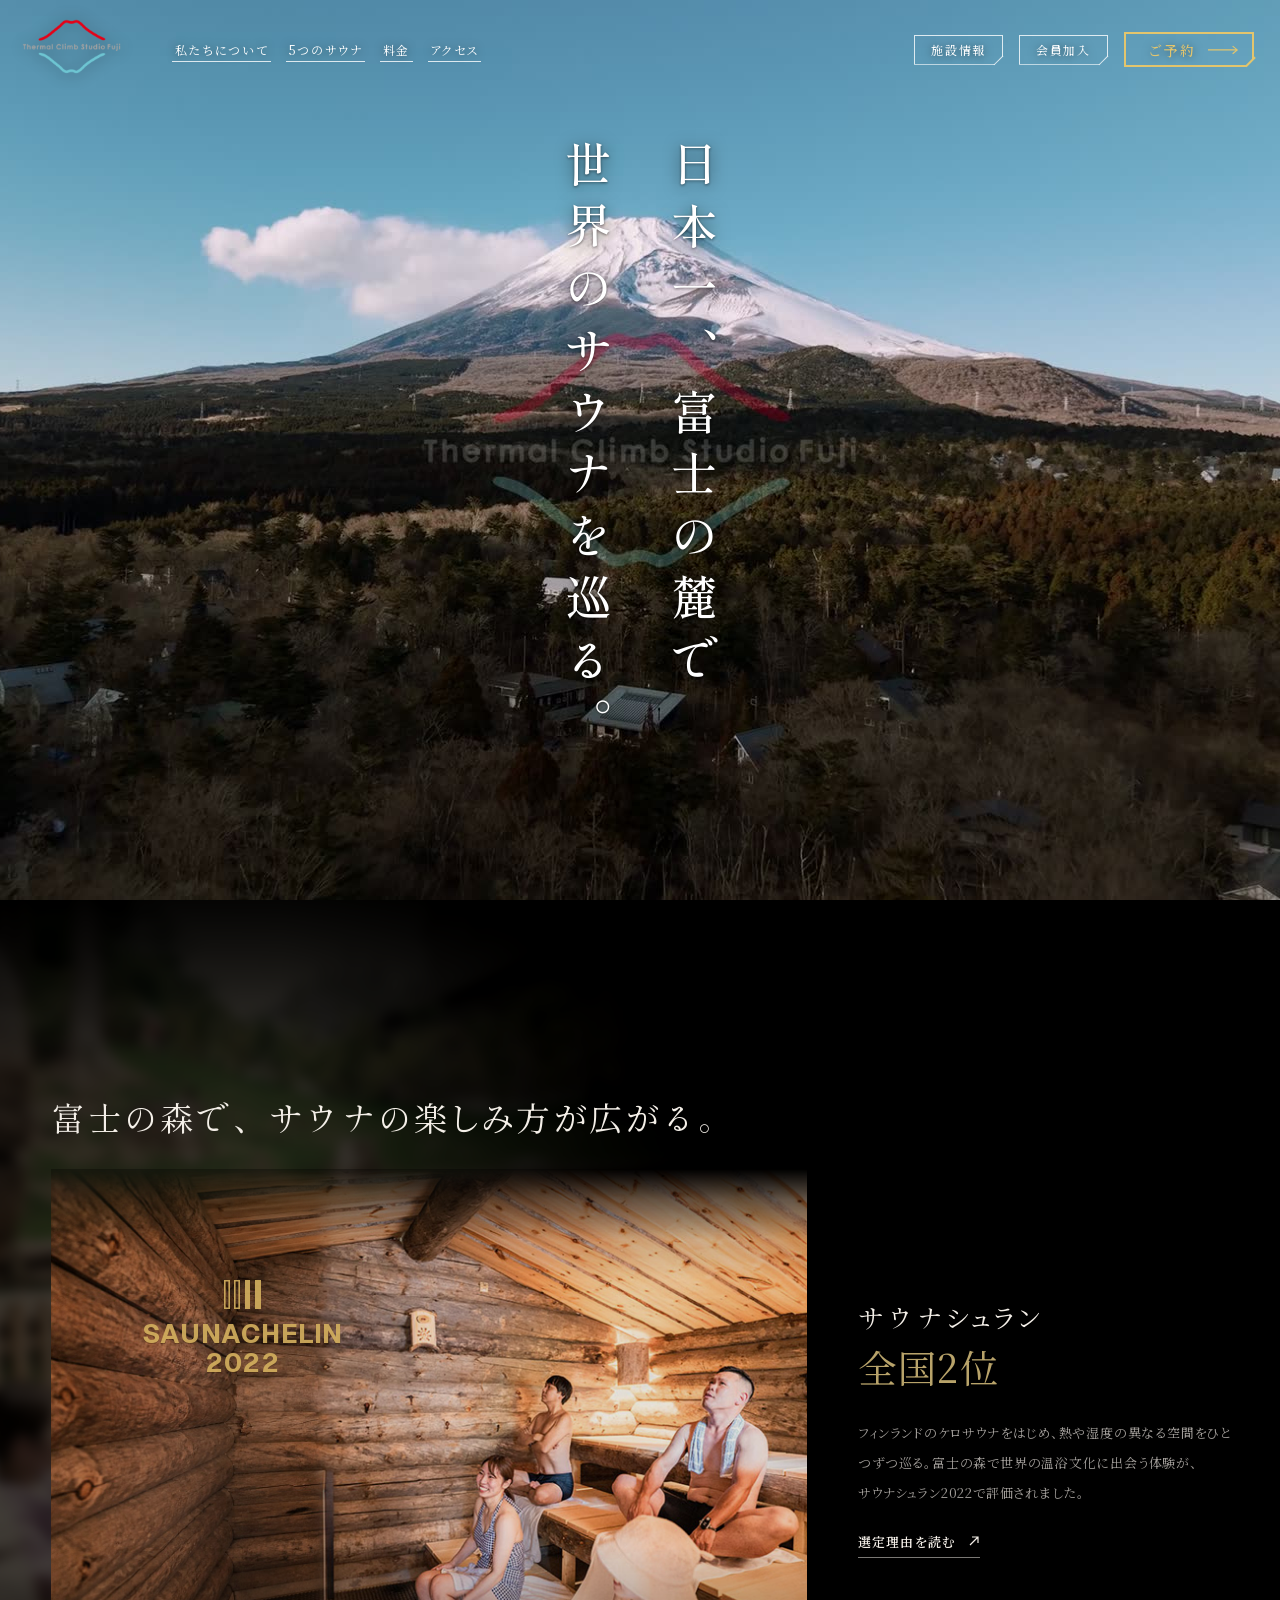
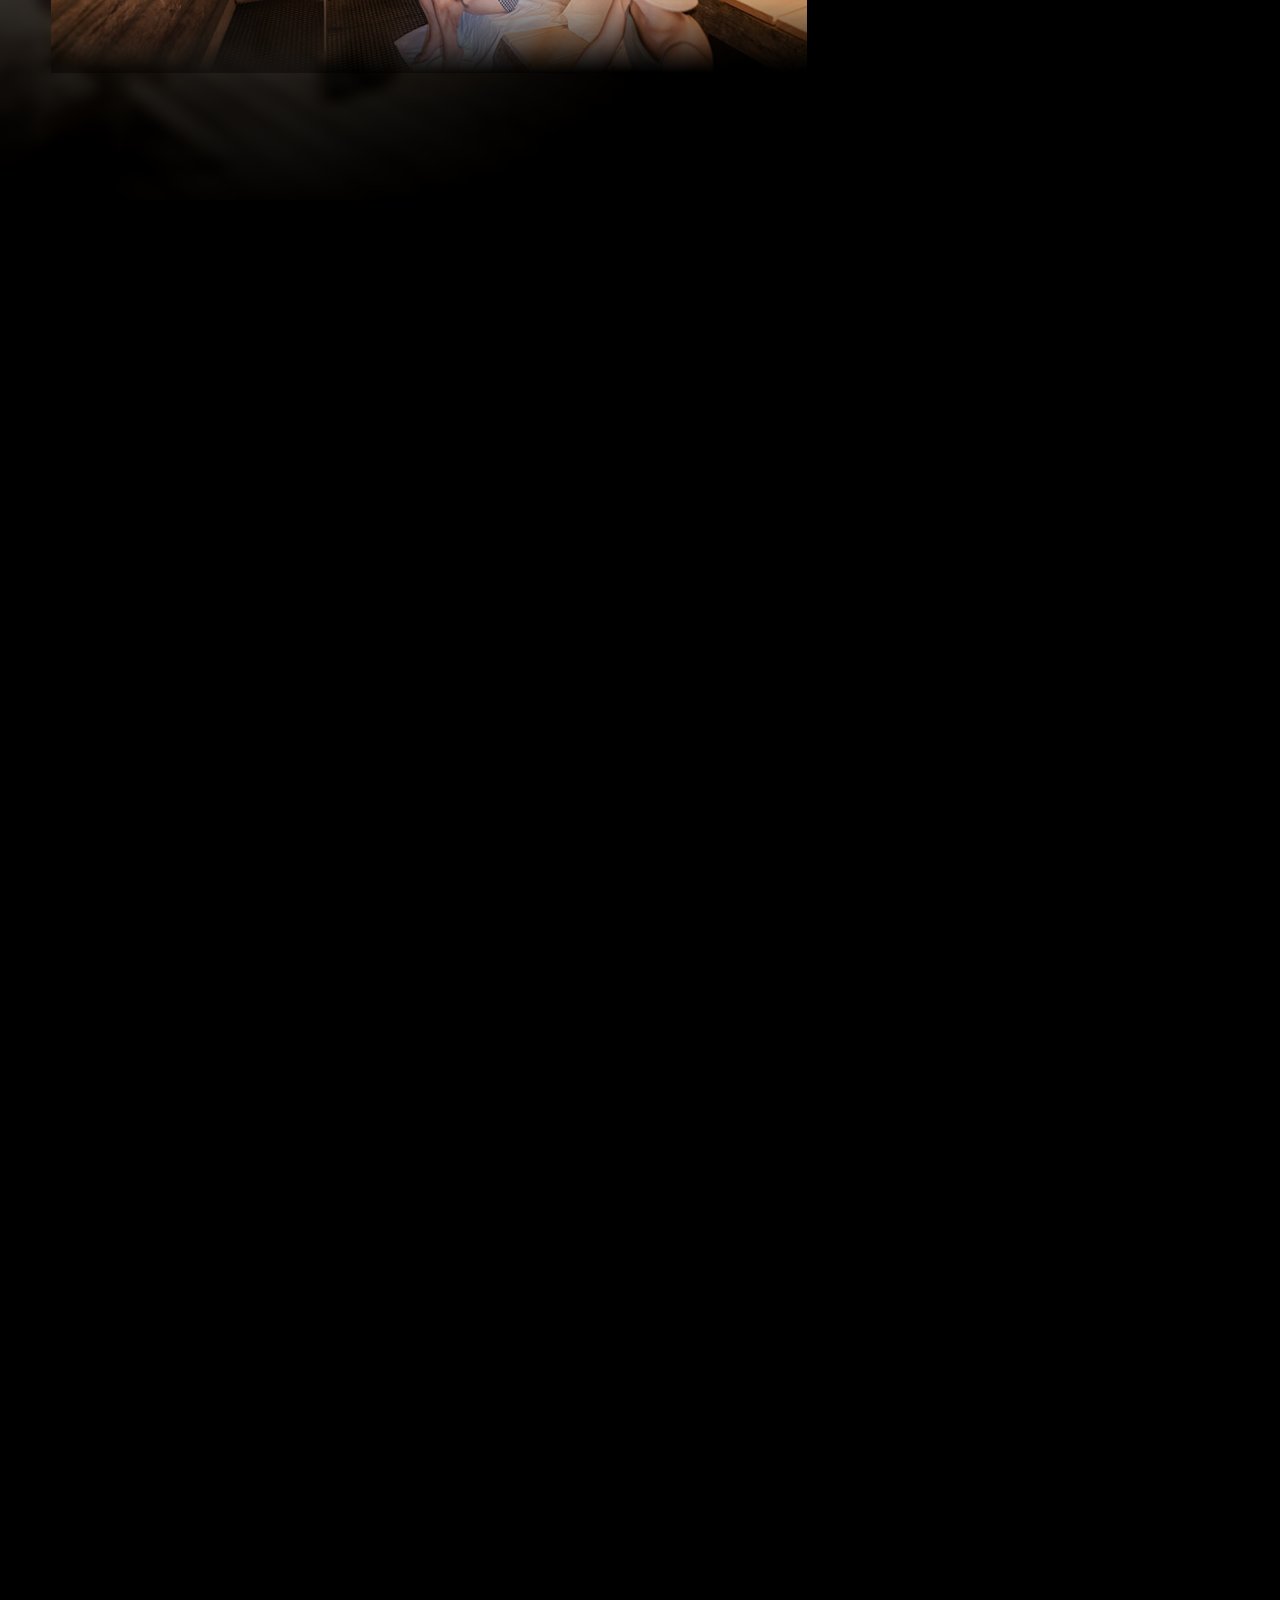
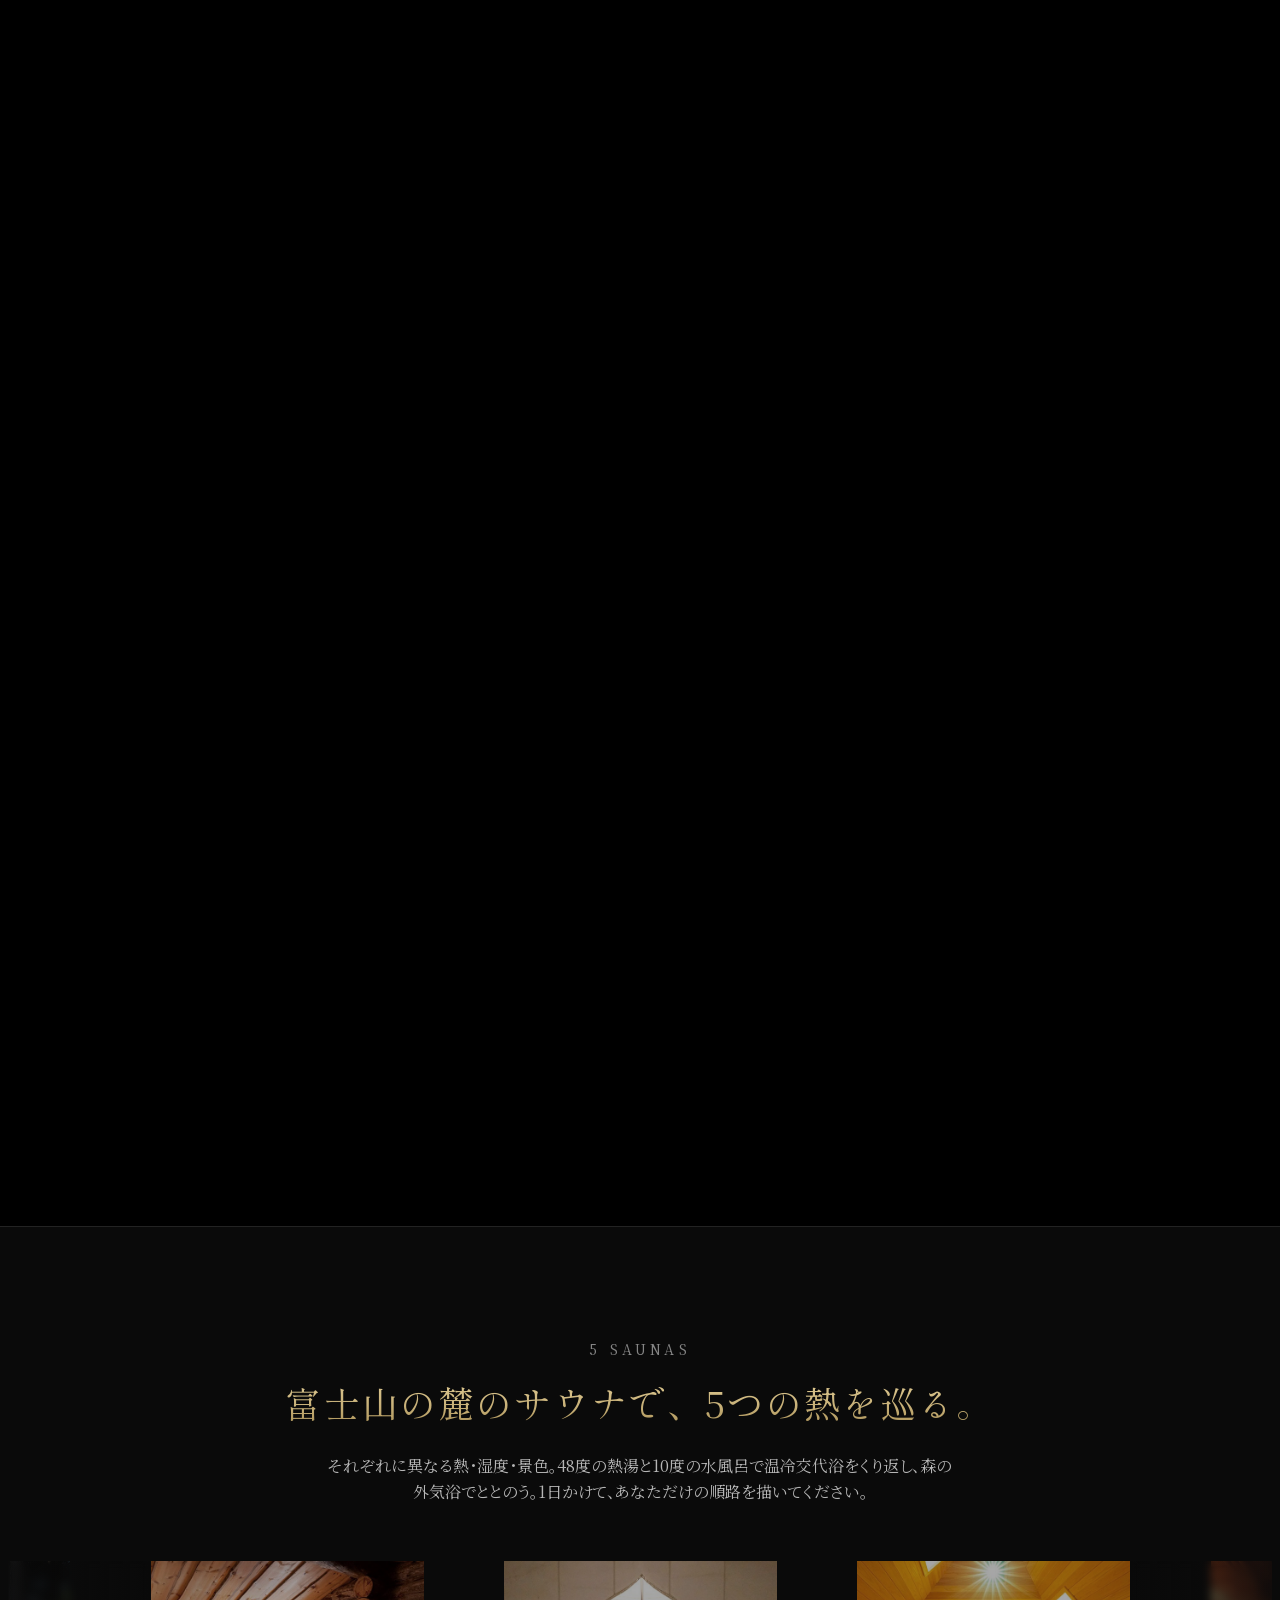
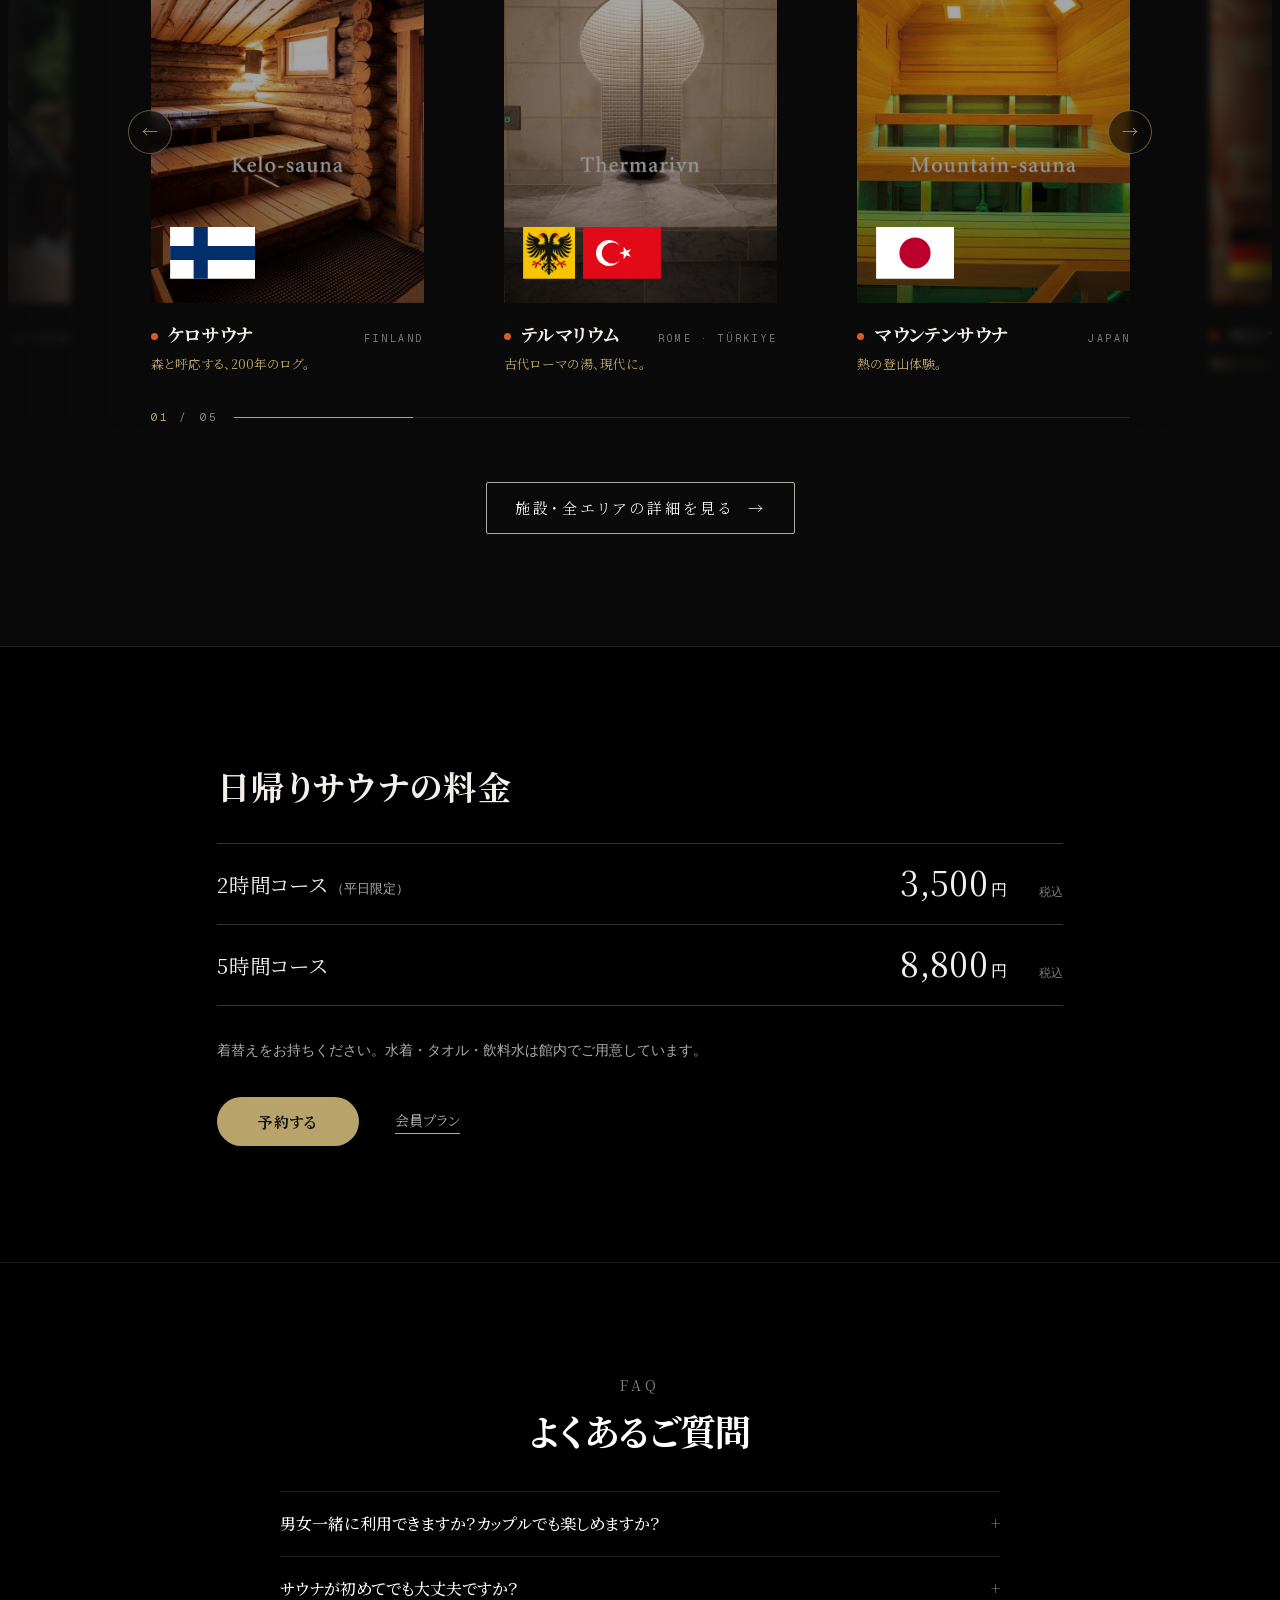
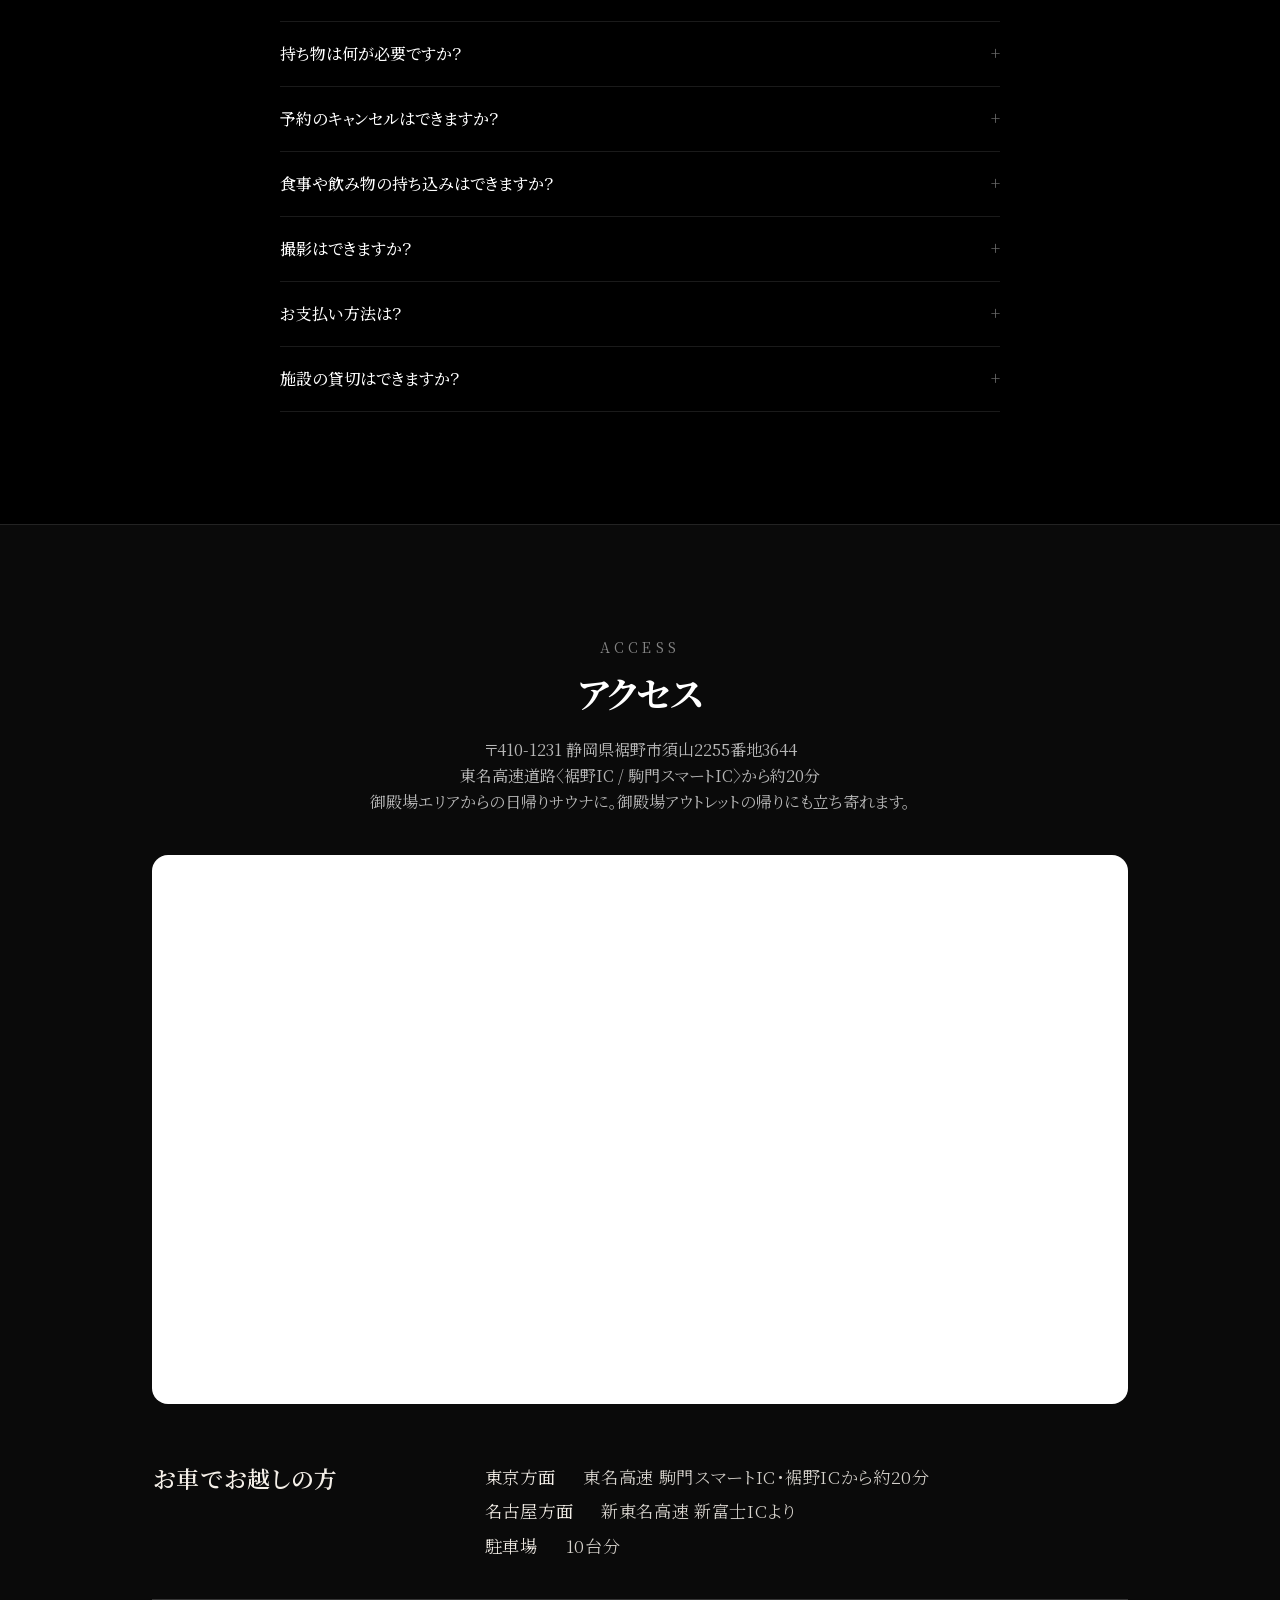
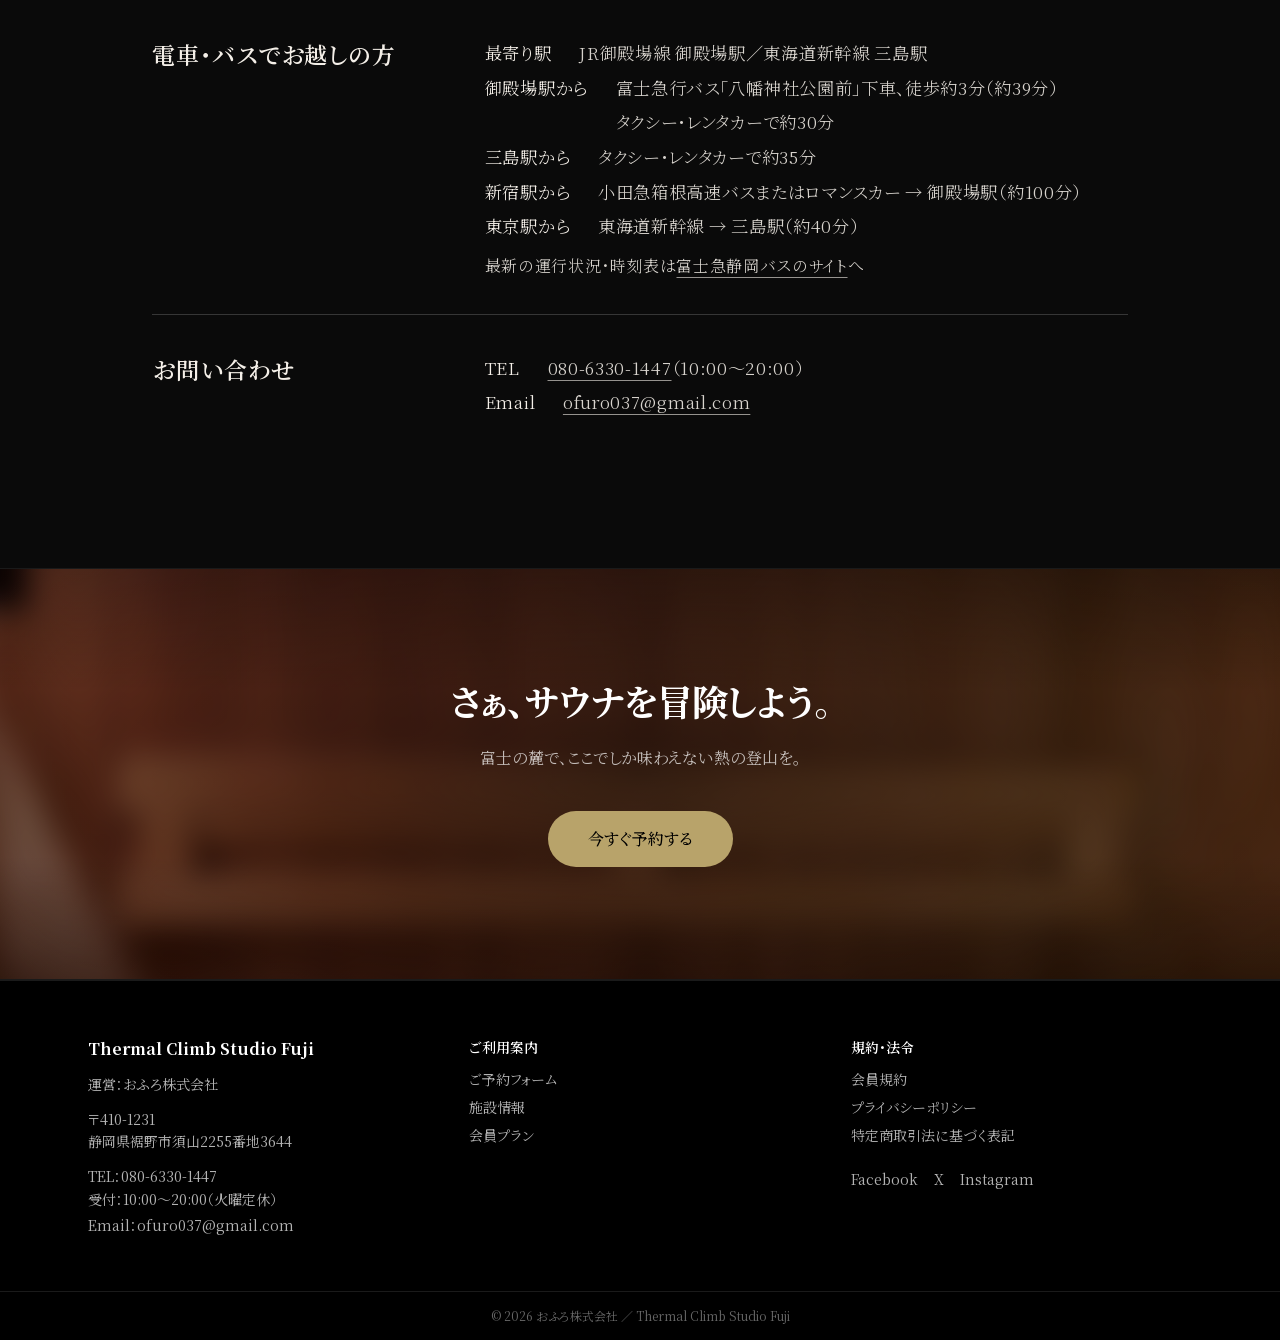
==== commit a5faf1eb: "施設情報ページのヘッダーをトップページに統一" ====
--- a/index.html
+++ b/index.html
@@ -71,67 +71,12 @@
 .hero-sr-only { position: absolute; width: 1px; height: 1px; margin: -1px; padding: 0; overflow: hidden; clip: rect(0 0 0 0); white-space: nowrap; border: 0; }
 @media (max-width: 767px) { .hero-layout { align-items: center; } .hero-vtitle { font-size: clamp(26px, 4.6vh, 44px); } }
 .hero-reveal-out .hero-vtitle .ch { opacity: 0; transition: opacity .4s ease; }
-</style><style id="floating-header">
-/* Header floats over the page: no bar, logo and tag-style menu stand on their own */
-#site-header {
-  position: fixed; top: 0; left: 0; right: 0;
-  background: transparent; border-bottom: 0;
-  -webkit-backdrop-filter: none; backdrop-filter: none;
-}
-#site-header > div {
-  max-width: none; height: auto;
-  padding: clamp(4px, .5vw, 8px) clamp(16px, 2vw, 32px) 0 clamp(4px, .6vw, 12px);
-  align-items: flex-start;
-}
-#site-header > div > a img {
-  height: clamp(56px, 6.2vw, 92px); width: auto;
-  filter: drop-shadow(0 1px 8px rgba(0,0,0,.45));
-}
-#site-header nav {
-  gap: clamp(10px, 1.2vw, 18px);
-  margin-top: clamp(16px, 2vw, 28px);
-  font-size: clamp(12px, .9vw, 14px);
-}
-/* Tag-shaped links: thin frame with a cut bottom-right corner */
-#site-header nav a {
-  --c: 9px;
-  position: relative; display: inline-flex; align-items: center; gap: .9em;
-  padding: .55em 1.45em; letter-spacing: .14em;
-  color: #fff; background: none; border: 0; border-radius: 0;
-  text-shadow: 0 1px 10px rgba(0,0,0,.55);
-  transition: color .25s ease;
-}
-#site-header nav a::before {
-  content: ""; position: absolute; inset: 0;
-  border: 1px solid rgba(255,255,255,.8);
-  clip-path: polygon(0 0, 100% 0, 100% calc(100% - var(--c)), calc(100% - var(--c)) 100%, 0 100%);
-  box-shadow: inset 0 0 0 0 transparent;
-  transition: background-color .25s ease, border-color .25s ease;
-  pointer-events: none;
-}
-#site-header nav a::after {
-  content: ""; position: absolute;
-  width: calc(var(--c) * 1.4142); height: 1px;
-  right: calc(var(--c) / 2 - var(--c) * .7071); bottom: calc(var(--c) / 2 - .5px);
-  background: rgba(255,255,255,.8); transform: rotate(-45deg);
-  pointer-events: none;
-}
-#site-header nav a:hover::before { background-color: rgba(255,255,255,.12); }
-#site-header nav a > * { position: relative; z-index: 1; }
-#site-header nav a::before, #site-header nav a::after { z-index: 0; }
-/* Booking: gold frame + arrow */
-#site-header nav a[href="book/"] { color: #e3c56d; padding-left: 1.8em; padding-right: 1.1em; }
-#site-header nav a[href="book/"]::before { border-width: 2px; border-color: #e3c56d; }
-#site-header nav a[href="book/"]::after { background: #e3c56d; height: 2px; }
-#site-header nav a[href="book/"]:hover { color: #000; text-shadow: none; }
-#site-header nav a[href="book/"]:hover::before { background-color: #e3c56d; }
-#site-header .nav-arrow { width: 2.2em; height: .7em; transition: transform .25s ease; }
-#site-header nav a[href="book/"]:hover .nav-arrow { transform: translateX(3px); }
-#site-header button { margin-top: clamp(16px, 4vw, 24px); filter: drop-shadow(0 1px 6px rgba(0,0,0,.6)); }
+</style><style id="home-header-spacing">
 /* The video runs under the header, up to the very top */
 :root { --header-h: 0px; }
 html { scroll-padding-top: 6rem; }
 </style>
+<link rel="stylesheet" href="css/site-header.css"/>
 <link rel="stylesheet" href="css/site-nav.css"/><link rel="stylesheet" href="css/cta-wood.css"/></head><body class="min-h-full bg-gray-50 text-gray-900 font-serif-jp"><div hidden=""><!--$--><!--/$--></div><div class="min-h-screen flex flex-col bg-black text-white"><header id="site-header" class="sticky top-0 z-40 bg-black/80 backdrop-blur-md border-b border-white/10"><div class="mx-auto max-w-7xl px-4 lg:px-6 h-20 flex items-center justify-between"><a class="flex items-center hover:opacity-90 transition" href="./"><img alt="Thermal Climb Studio Fuji" width="720" height="453" decoding="async" data-nimg="1" class="h-11 w-auto" style="color:transparent" srcSet="images/logo.png 1x, images/logo.png 2x" src="images/logo.png"/></a><nav class="hidden lg:flex items-center gap-7 text-sm tracking-wide"><a class="text-white/80 hover:text-[#b8a36a] transition" href="./#features">私たちについて</a><a class="text-white/80 hover:text-[#b8a36a] transition" href="./#saunas">5つのサウナ</a><a class="text-white/80 hover:text-[#b8a36a] transition" href="./#plans">料金</a><a class="text-white/80 hover:text-[#b8a36a] transition" href="facility/">施設情報</a><a class="text-white/80 hover:text-[#b8a36a] transition" href="./#access">アクセス</a><a class="text-white/80 hover:text-[#b8a36a] transition" href="plans/membership/">会員加入</a><a class="border border-[#b8a36a] text-[#b8a36a] hover:bg-[#b8a36a] hover:text-black px-5 py-2 rounded-full text-sm font-medium transition" href="book/"><span>ご予約</span><svg class="nav-arrow" viewBox="0 0 40 12" aria-hidden="true"><path d="M0 6h38M32 1l6 5-6 5" fill="none" stroke="currentColor" stroke-width="1.4"/></svg></a></nav><button type="button" class="lg:hidden p-2 -mr-2 text-white" aria-label="メニュー"><svg class="w-6 h-6" fill="none" stroke="currentColor" viewBox="0 0 24 24"><path stroke-linecap="round" stroke-linejoin="round" stroke-width="2" d="M4 6h16M4 12h16M4 18h16"></path></svg></button></div></header><main class="flex-1"><section class="relative overflow-hidden hero-fullscreen"><div class="absolute inset-0"><video id="hero-video" aria-hidden="true" autoPlay="" loop="" muted="" playsInline="" preload="auto" poster="images/about-poster.jpg" disablePictureInPicture="" disableRemotePlayback="" class="absolute inset-0 w-full h-full object-cover"><source src="videos/about.h265.mp4" type='video/mp4; codecs="hvc1"'/><source src="videos/about.mp4" type="video/mp4"/></video></div><div id="hero-copy" class="relative mx-auto max-w-6xl px-4 lg:px-6 pt-24 pb-28 lg:pt-40 lg:pb-44 text-white"><div class="hero-layout"><p class="hero-vtitle" aria-label="日本一、富士の麓で世界のサウナを巡る。"><span aria-hidden="true"><span class="col"><span class="ch" style="--i:0">日</span><span class="ch" style="--i:1">本</span><span class="ch" style="--i:2">一</span><span class="ch" style="--i:3">、</span><span class="ch" style="--i:4">富</span><span class="ch" style="--i:5">士</span><span class="ch" style="--i:6">の</span><span class="ch" style="--i:7">麓</span><span class="ch" style="--i:8">で</span></span><span class="col"><span class="ch" style="--i:9">世</span><span class="ch" style="--i:10">界</span><span class="ch" style="--i:11">の</span><span class="ch" style="--i:12">サ</span><span class="ch" style="--i:13">ウ</span><span class="ch" style="--i:14">ナ</span><span class="ch" style="--i:15">を</span><span class="ch" style="--i:16">巡</span><span class="ch" style="--i:17">る</span><span class="ch" style="--i:18">。</span></span></span></p><h1 class="hero-sr-only">静岡・裾野のサウナ｜<span class="uppercase">Thermal Climb Studio Fuji</span>（サーマルクライムスタジオ富士）</h1></div></div></section><section id="features" class="tf" aria-labelledby="tf-title"><div class="tf__pin"><div class="tf__bg" aria-hidden="true"></div><div class="tf__glow" aria-hidden="true"></div><div class="tf__head"><div class="tf__intro"><h2 id="tf-title" class="tf__title">富士の森で、サウナの楽しみ方が広がる。</h2></div></div><div class="tf__viewport"><ul class="tf__list"><li class="tf__item tf__item--hero" id="tf-item-0"><figure class="tf__fig tf__fig--main tf-fade"><img src="images/gallery-1-wide.jpg" alt="ケロサウナでくつろぐ利用者" loading="lazy" decoding="async"/><span class="tf__award" aria-hidden="true"><span class="tf__award-mark"><i></i><i></i><i></i><i></i></span>SAUNACHELIN<br/>2022</span></figure><div class="tf__copy tf-fade"><h3 class="tf__name">サウナシュラン<em>全国2位</em></h3><p class="tf__text">フィンランドのケロサウナをはじめ、熱や湿度の異なる空間をひとつずつ巡る。富士の森で世界の温浴文化に出会う体験が、サウナシュラン2022で評価されました。</p><a class="tf__link" href="#saunas">選定理由を読む<svg viewBox="0 0 12 12" fill="none" stroke="currentColor" stroke-width="1.2" aria-hidden="true"><path d="M2 10 10 2M4 2h6v6"/></svg></a></div></li><li class="tf__item tf__item--hero" id="tf-item-1"><figure class="tf__fig tf__fig--main tf-fade"><img src="images/gallery-2.jpg" alt="サウナで汗を流す利用者" loading="lazy" decoding="async" style="object-position:50% 0%"/></figure><div class="tf__copy tf-fade"><p class="tf__label">Thermal Climb</p><h3 class="tf__name">熱の登山<em>高低差 3m超</em></h3><p class="tf__text">マウンテンサウナは3m超の高低差で30°C以上の温度差をつくる、立体的な熱の空間。段をのぼるほど熱が増し、自分のペースで熱の頂を目指します。</p><a class="tf__link" href="#saunas">5つのサウナを見る<svg viewBox="0 0 12 12" fill="none" stroke="currentColor" stroke-width="1.2" aria-hidden="true"><path d="M2 10 10 2M4 2h6v6"/></svg></a></div></li><li class="tf__item tf__item--hero" id="tf-item-2"><figure class="tf__fig tf__fig--main tf-fade"><img src="images/gallery-4.jpg" alt="木の壁に囲まれた浴槽でくつろぐ利用者" loading="lazy" decoding="async"/></figure><div class="tf__copy tf-fade"><p class="tf__label">Neutral Bath</p><h3 class="tf__name">不感浴<em>体温に近い湯</em></h3><p class="tf__text">熱さも冷たさも感じない、体温に近い湯にただ身をあずける。巡った熱をゆっくりとほどき、森の静けさのなかで心と身体を整えていきます。</p><a class="tf__link" href="facility/">施設情報を見る<svg viewBox="0 0 12 12" fill="none" stroke="currentColor" stroke-width="1.2" aria-hidden="true"><path d="M2 10 10 2M4 2h6v6"/></svg></a></div></li></ul></div></div></section><section id="saunas" class="py-20 lg:py-28 bg-neutral-950 border-y border-white/10"><div class="mx-auto max-w-6xl px-4 lg:px-6"><div class="text-center max-w-2xl mx-auto"><p class="text-sm tracking-[0.3em] text-white/50 uppercase">5 Saunas</p><h2 class="mt-4 text-3xl md:text-4xl font-bold tracking-tight">富士山の麓のサウナで、5つの熱を巡る。</h2><p class="mt-6 text-white/70 leading-relaxed">それぞれに異なる熱・湿度・景色。48度の熱湯と10度の水風呂で温冷交代浴をくり返し、森の外気浴でととのう。1日かけて、あなただけの順路を描いてください。</p></div><div class="heat-stage"><div class="heat-grid" id="heat-track" tabindex="0" aria-label="サウナ一覧（横にスライド）"><article class="heat-card heat-reveal" style="--i:0" tabindex="0" aria-label="ケロサウナ"><div class="heat-card__media"><img src="images/sauna-kelo-noflag.jpg" alt="ケロサウナ" loading="lazy" decoding="async"/><div class="heat-card__flags"><img class="heat-flag" src="images/flags/fi.svg" alt="フィンランド国旗" decoding="async"/></div></div><h3 class="heat-card__name"><span class="heat-card__dot"></span>ケロサウナ<span class="heat-card__country">Finland</span></h3><p class="heat-card__tagline">森と呼応する、200年のログ。</p></article><article class="heat-card heat-reveal" style="--i:1" tabindex="0" aria-label="テルマリウム"><div class="heat-card__media"><img src="images/sauna-thermarium-noflag.jpg" alt="テルマリウム" loading="lazy" decoding="async"/><div class="heat-card__flags"><img class="heat-flag" src="images/flags/hre.webp" alt="神聖ローマ帝国の旗" decoding="async"/><img class="heat-flag" src="images/flags/tr.svg" alt="トルコ国旗" decoding="async"/></div></div><h3 class="heat-card__name"><span class="heat-card__dot"></span>テルマリウム<span class="heat-card__country">Rome · Türkiye</span></h3><p class="heat-card__tagline">古代ローマの湯、現代に。</p></article><article class="heat-card heat-reveal" style="--i:2" tabindex="0" aria-label="マウンテンサウナ"><div class="heat-card__media"><img src="images/sauna-mountain-noflag.jpg" alt="マウンテンサウナ" loading="lazy" decoding="async"/><div class="heat-card__flags"><img class="heat-flag" src="images/flags/jp.svg" alt="日本国旗" decoding="async"/></div></div><h3 class="heat-card__name"><span class="heat-card__dot"></span>マウンテンサウナ<span class="heat-card__country">Japan</span></h3><p class="heat-card__tagline">熱の登山体験。</p></article><article class="heat-card heat-reveal" style="--i:3" tabindex="0" aria-label="ベンベルグサウナ"><div class="heat-card__media"><img src="images/sauna-bemberg-noflag.jpg" alt="ベンベルグサウナ" loading="lazy" decoding="async"/><div class="heat-card__flags"><img class="heat-flag" src="images/flags/de.svg" alt="ドイツ国旗" decoding="async"/></div></div><h3 class="heat-card__name"><span class="heat-card__dot"></span>ベンベルグサウナ<span class="heat-card__country">Germany</span></h3><p class="heat-card__tagline">熱をマイルドに包み込む。</p></article><article class="heat-card heat-reveal" style="--i:4" tabindex="0" aria-label="キャンプ（エコ）サウナ"><div class="heat-card__media"><img class="heat-card__photo--camp" src="images/sauna-eco-1.jpg" alt="キャンプ（エコ）サウナ" loading="lazy" decoding="async"/></div><h3 class="heat-card__name"><span class="heat-card__dot"></span>キャンプ（エコ）サウナ<span class="heat-card__country">Outdoor</span></h3><p class="heat-card__tagline">星空と焚き火を望む。</p></article></div><div class="heat-nav"><p class="heat-nav__count" aria-live="polite"><span class="heat-nav__now">01</span> / 05</p><div class="heat-nav__bar" aria-hidden="true"><span class="heat-nav__fill"></span></div><button type="button" class="heat-nav__btn" data-dir="-1" aria-label="前のサウナへ" aria-controls="heat-track">&#8592;</button><button type="button" class="heat-nav__btn" data-dir="1" aria-label="次のサウナへ" aria-controls="heat-track">&#8594;</button></div></div><div class="mt-14 text-center"><a class="heat-more" href="facility/">施設・全エリアの詳細を見る<span class="heat-more__arrow" aria-hidden="true">&#8594;</span></a></div></div></section><section id="plans" class="pr" aria-labelledby="pr-title"><div class="pr__inner"><h2 id="pr-title" class="pr__title">日帰りサウナの料金</h2><dl class="pr__list"><div class="pr__row"><dt class="pr__name">2時間コース<small class="pr__limit">（平日限定）</small></dt><dd class="pr__price"><span class="pr__num">3,500</span><span class="pr__yen">円</span><span class="pr__tax">税込</span></dd></div><div class="pr__row"><dt class="pr__name">5時間コース</dt><dd class="pr__price"><span class="pr__num">8,800</span><span class="pr__yen">円</span><span class="pr__tax">税込</span></dd></div></dl><p class="pr__info">着替えをお持ちください。水着・タオル・飲料水は館内でご用意しています。</p><div class="pr__actions"><a class="pr__book" href="book/">予約する</a><a class="pr__member" href="plans/membership/">会員プラン</a></div></div></section><section id="faq" class="py-20 lg:py-28"><div class="mx-auto max-w-3xl px-4 lg:px-6"><div class="text-center"><p class="text-sm tracking-[0.3em] text-white/50 uppercase">FAQ</p><h2 class="mt-4 text-3xl md:text-4xl font-bold tracking-tight">よくあるご質問</h2></div><div class="mt-10 divide-y divide-white/10 border-y border-white/10"><details class="group py-5"><summary class="flex items-center justify-between cursor-pointer list-none font-medium">男女一緒に利用できますか？カップルでも楽しめますか？<span class="ml-4 text-white/40 group-open:rotate-45 transition-transform">+</span></summary><p class="mt-3 text-sm text-white/70 leading-relaxed">水着着用のため、男女一緒にお楽しみいただけます。カップルやご夫婦、男女混合のグループにもおすすめです。</p></details><details class="group py-5"><summary class="flex items-center justify-between cursor-pointer list-none font-medium">サウナが初めてでも大丈夫ですか？<span class="ml-4 text-white/40 group-open:rotate-45 transition-transform">+</span></summary><p class="mt-3 text-sm text-white/70 leading-relaxed">はい。手ぶらでお越しいただけ、スタッフが巡り方をご案内しますので、初心者の方も安心してお楽しみください。</p></details><details class="group py-5"><summary class="flex items-center justify-between cursor-pointer list-none font-medium">持ち物は何が必要ですか？<span class="ml-4 text-white/40 group-open:rotate-45 transition-transform">+</span></summary><p class="mt-3 text-sm text-white/70 leading-relaxed">水着は無料でレンタル可能（男性は競泳水着、女性はビキニタイプ）。着替えのみお持ちください。タオル・飲料水は館内でご提供します。</p></details><details class="group py-5"><summary class="flex items-center justify-between cursor-pointer list-none font-medium">予約のキャンセルはできますか？<span class="ml-4 text-white/40 group-open:rotate-45 transition-transform">+</span></summary><p class="mt-3 text-sm text-white/70 leading-relaxed">7〜4日前のキャンセル20%、3〜2日前50%、前日80%、当日・無連絡100%のキャンセル料を頂戴します。</p></details><details class="group py-5"><summary class="flex items-center justify-between cursor-pointer list-none font-medium">食事や飲み物の持ち込みはできますか？<span class="ml-4 text-white/40 group-open:rotate-45 transition-transform">+</span></summary><p class="mt-3 text-sm text-white/70 leading-relaxed">館内のサウナバーで富士の天然水・各種ドリンク・軽食をご用意しております。外部からの飲食物持ち込みはご遠慮ください。</p></details><details class="group py-5"><summary class="flex items-center justify-between cursor-pointer list-none font-medium">撮影はできますか？<span class="ml-4 text-white/40 group-open:rotate-45 transition-transform">+</span></summary><p class="mt-3 text-sm text-white/70 leading-relaxed">撮影は可能です。他のお客様のプライバシーにご配慮の上、お楽しみください。</p></details><details class="group py-5"><summary class="flex items-center justify-between cursor-pointer list-none font-medium">お支払い方法は？<span class="ml-4 text-white/40 group-open:rotate-45 transition-transform">+</span></summary><p class="mt-3 text-sm text-white/70 leading-relaxed">現地でのお支払いとなります（現金・各種キャッシュレス決済対応）。</p></details><details class="group py-5"><summary class="flex items-center justify-between cursor-pointer list-none font-medium">施設の貸切はできますか？<span class="ml-4 text-white/40 group-open:rotate-45 transition-transform">+</span></summary><p class="mt-3 text-sm text-white/70 leading-relaxed">施設の貸切も可能です。料金や詳細は、メールまたは電話で直接お問い合わせください。</p></details></div></div></section><section id="access" class="py-20 lg:py-28 bg-neutral-950 border-t border-white/10"><div class="mx-auto max-w-5xl px-4 lg:px-6"><div class="text-center max-w-2xl mx-auto"><p class="text-sm tracking-[0.3em] text-white/50 uppercase">Access</p><h2 class="mt-4 text-3xl md:text-4xl font-bold tracking-tight">アクセス</h2><p class="mt-6 text-white/70 leading-relaxed">〒410-1231 静岡県裾野市須山2255番地3644<br/>東名高速道路〈裾野IC / 駒門スマートIC〉から約20分<br/>御殿場エリアからの日帰りサウナに。御殿場アウトレットの帰りにも立ち寄れます。</p></div><div class="mt-10 aspect-video rounded-2xl overflow-hidden border border-white/10 bg-white"><iframe title="Thermal Climb Studio Fuji 地図" src="https://www.google.com/maps?q=%E9%9D%99%E5%B2%A1%E7%9C%8C%E8%A3%BE%E9%87%8E%E5%B8%82%E9%A0%88%E5%B1%B12255-3644&amp;output=embed" loading="lazy" referrerPolicy="no-referrer-when-downgrade" class="w-full h-full"></iframe></div><dl class="ac"><div class="ac__row"><dt class="ac__head">お車でお越しの方</dt><dd class="ac__body"><dl class="ac__items"><div class="ac__item"><dt>東京方面</dt><dd><span>東名高速 駒門スマートIC・裾野ICから約20分</span></dd></div><div class="ac__item"><dt>名古屋方面</dt><dd><span>新東名高速 新富士ICより</span></dd></div><div class="ac__item"><dt>駐車場</dt><dd><span>10台分</span></dd></div></dl></dd></div><div class="ac__row"><dt class="ac__head">電車・バスでお越しの方</dt><dd class="ac__body"><dl class="ac__items"><div class="ac__item"><dt>最寄り駅</dt><dd><span>JR御殿場線 御殿場駅／東海道新幹線 三島駅</span></dd></div><div class="ac__item"><dt>御殿場駅から</dt><dd><span>富士急行バス「八幡神社公園前」下車、徒歩約3分（約39分）</span><span>タクシー・レンタカーで約30分</span></dd></div><div class="ac__item"><dt>三島駅から</dt><dd><span>タクシー・レンタカーで約35分</span></dd></div><div class="ac__item"><dt>新宿駅から</dt><dd><span>小田急箱根高速バスまたはロマンスカー → 御殿場駅（約100分）</span></dd></div><div class="ac__item"><dt>東京駅から</dt><dd><span>東海道新幹線 → 三島駅（約40分）</span></dd></div></dl><p class="ac__note">最新の運行状況・時刻表は<a href="https://www.fujikyu-bus.co.jp/" target="_blank" rel="noopener noreferrer">富士急静岡バスのサイト</a>へ</p></dd></div><div class="ac__row"><dt class="ac__head">お問い合わせ</dt><dd class="ac__body"><dl class="ac__items"><div class="ac__item"><dt>TEL</dt><dd><span><a href="tel:08063301447">080-6330-1447</a>（10:00〜20:00）</span></dd></div><div class="ac__item"><dt>Email</dt><dd><span><a href="mailto:ofuro037@gmail.com">ofuro037@gmail.com</a></span></dd></div></dl></dd></div></dl></div></section><section class="cta-wood py-20 lg:py-28 bg-black text-white border-y border-white/10"><div class="mx-auto max-w-3xl px-4 lg:px-6 text-center"><h2 class="text-3xl md:text-4xl font-bold tracking-tight">さぁ、サウナを冒険しよう。</h2><p class="mt-6 text-white/70 leading-relaxed">富士の麓で、ここでしか味わえない熱の登山を。</p><div class="mt-10"><a class="inline-flex justify-center items-center bg-[#b8a36a] text-black px-10 py-4 rounded-full font-medium hover:bg-[#c9b57c] transition" href="book/">今すぐ予約する</a></div></div></section><!--$--><!--/$--></main><footer class="bg-black text-white/70 border-t border-white/10"><div class="mx-auto max-w-6xl px-4 lg:px-6 py-14 grid grid-cols-1 md:grid-cols-3 gap-10 text-sm"><div><p class="font-bold text-white text-base">Thermal Climb Studio Fuji</p><p class="mt-3 leading-relaxed">運営：おふろ株式会社</p><p class="mt-3 leading-relaxed">〒410-1231<br/>静岡県裾野市須山2255番地3644</p><p class="mt-3 leading-relaxed">TEL：<a href="tel:08063301447" class="hover:text-white">080-6330-1447</a><br/>受付：10:00〜20:00（火曜定休）</p><p class="mt-1">Email：<a href="mailto:ofuro037@gmail.com" class="hover:text-white break-all">ofuro037@gmail.com</a></p></div><div><p class="font-semibold text-white">ご利用案内</p><ul class="mt-3 space-y-2"><li><a class="hover:text-white" href="book/">ご予約フォーム</a></li><li><a class="hover:text-white" href="facility/">施設情報</a></li><li><a class="hover:text-white" href="plans/membership/">会員プラン</a></li></ul></div><div><p class="font-semibold text-white">規約・法令</p><ul class="mt-3 space-y-2"><li><a class="hover:text-white" href="terms/">会員規約</a></li><li><a class="hover:text-white" href="privacy/">プライバシーポリシー</a></li><li><a class="hover:text-white" href="transaction/">特定商取引法に基づく表記</a></li></ul><p class="mt-6 flex gap-4"><a href="https://fb.me/saunaclub37" target="_blank" rel="noreferrer" class="hover:text-white">Facebook</a><a href="https://twitter.com/clubsauna37" target="_blank" rel="noreferrer" class="hover:text-white">X</a><a href="https://www.instagram.com/saunaclub37/" target="_blank" rel="noreferrer" class="hover:text-white">Instagram</a></p></div></div><div class="border-t border-white/10 text-xs py-4 text-center text-white/40">© <!-- -->2026<!-- --> おふろ株式会社 ／ Thermal Climb Studio Fuji</div></footer></div><script id="hero-reveal-script">
 (function () {
   var FUJI_END_SEC = 6.79;    // the opening Mt. Fuji shot ends here
--- a/css/site-header.css
+++ b/css/site-header.css
@@ -0,0 +1,60 @@
+/* Shared floating header for sub pages — same look as the top page (copied from index.html inline style). */
+/* Header floats over the page: no bar, logo and tag-style menu stand on their own */
+#site-header {
+  position: fixed; top: 0; left: 0; right: 0;
+  background: transparent; border-bottom: 0;
+  -webkit-backdrop-filter: none; backdrop-filter: none;
+}
+#site-header > div {
+  max-width: none; height: auto;
+  padding: clamp(4px, .5vw, 8px) clamp(16px, 2vw, 32px) 0 clamp(4px, .6vw, 12px);
+  align-items: flex-start;
+}
+#site-header > div > a img {
+  height: clamp(56px, 6.2vw, 92px); width: auto;
+  filter: drop-shadow(0 1px 8px rgba(0,0,0,.45));
+}
+#site-header nav {
+  gap: clamp(10px, 1.2vw, 18px);
+  margin-top: clamp(16px, 2vw, 28px);
+  font-size: clamp(12px, .9vw, 14px);
+}
+/* Tag-shaped links: thin frame with a cut bottom-right corner */
+#site-header nav a {
+  --c: 9px;
+  position: relative; display: inline-flex; align-items: center; gap: .9em;
+  padding: .55em 1.45em; letter-spacing: .14em;
+  color: #fff; background: none; border: 0; border-radius: 0;
+  text-shadow: 0 1px 10px rgba(0,0,0,.55);
+  transition: color .25s ease;
+}
+#site-header nav a::before {
+  content: ""; position: absolute; inset: 0;
+  border: 1px solid rgba(255,255,255,.8);
+  clip-path: polygon(0 0, 100% 0, 100% calc(100% - var(--c)), calc(100% - var(--c)) 100%, 0 100%);
+  box-shadow: inset 0 0 0 0 transparent;
+  transition: background-color .25s ease, border-color .25s ease;
+  pointer-events: none;
+}
+#site-header nav a::after {
+  content: ""; position: absolute;
+  width: calc(var(--c) * 1.4142); height: 1px;
+  right: calc(var(--c) / 2 - var(--c) * .7071); bottom: calc(var(--c) / 2 - .5px);
+  background: rgba(255,255,255,.8); transform: rotate(-45deg);
+  pointer-events: none;
+}
+#site-header nav a:hover::before { background-color: rgba(255,255,255,.12); }
+#site-header nav a > * { position: relative; z-index: 1; }
+#site-header nav a::before, #site-header nav a::after { z-index: 0; }
+/* Booking: gold frame + arrow */
+#site-header nav a[href$="book/"] { color: #e3c56d; padding-left: 1.8em; padding-right: 1.1em; }
+#site-header nav a[href$="book/"]::before { border-width: 2px; border-color: #e3c56d; }
+#site-header nav a[href$="book/"]::after { background: #e3c56d; height: 2px; }
+#site-header nav a[href$="book/"]:hover { color: #000; text-shadow: none; }
+#site-header nav a[href$="book/"]:hover::before { background-color: #e3c56d; }
+#site-header .nav-arrow { width: 2.2em; height: .7em; transition: transform .25s ease; }
+#site-header nav a[href$="book/"]:hover .nav-arrow { transform: translateX(3px); }
+#site-header button { margin-top: clamp(16px, 4vw, 24px); filter: drop-shadow(0 1px 6px rgba(0,0,0,.6)); }
+
+/* Text pages (no hero photo): push the content below the floating logo + menu. */
+.site-header-offset { padding-top: calc(clamp(56px, 6.2vw, 92px) + clamp(4px, .5vw, 8px)); }
--- a/css/site-nav.css
+++ b/css/site-nav.css
@@ -23,3 +23,32 @@
   #site-header nav a[href*="#"]:hover { color: #e3c56d; }
   #site-header nav a[href*="#"]:hover::before { background-color: #e3c56d; }
 }
+
+#site-header:has(.facility-menu-toggle) :is(a, button):focus-visible {
+  outline: 2px solid #e3c56d;
+  outline-offset: 4px;
+}
+
+@media (max-width: 1023px) {
+  #site-header .facility-menu-toggle {
+    display: grid;
+    place-items: center;
+    min-width: 44px;
+    min-height: 44px;
+  }
+
+  #site-header #facility-menu {
+    display: none;
+    position: absolute;
+    top: calc(100% + 8px);
+    right: 16px;
+    left: 16px;
+    flex-wrap: wrap;
+    justify-content: flex-start;
+    margin-top: 0;
+    padding: 16px;
+    background: #17100d;
+  }
+
+  #site-header:has(.facility-menu-toggle[aria-expanded="true"]) #facility-menu { display: flex; }
+}
